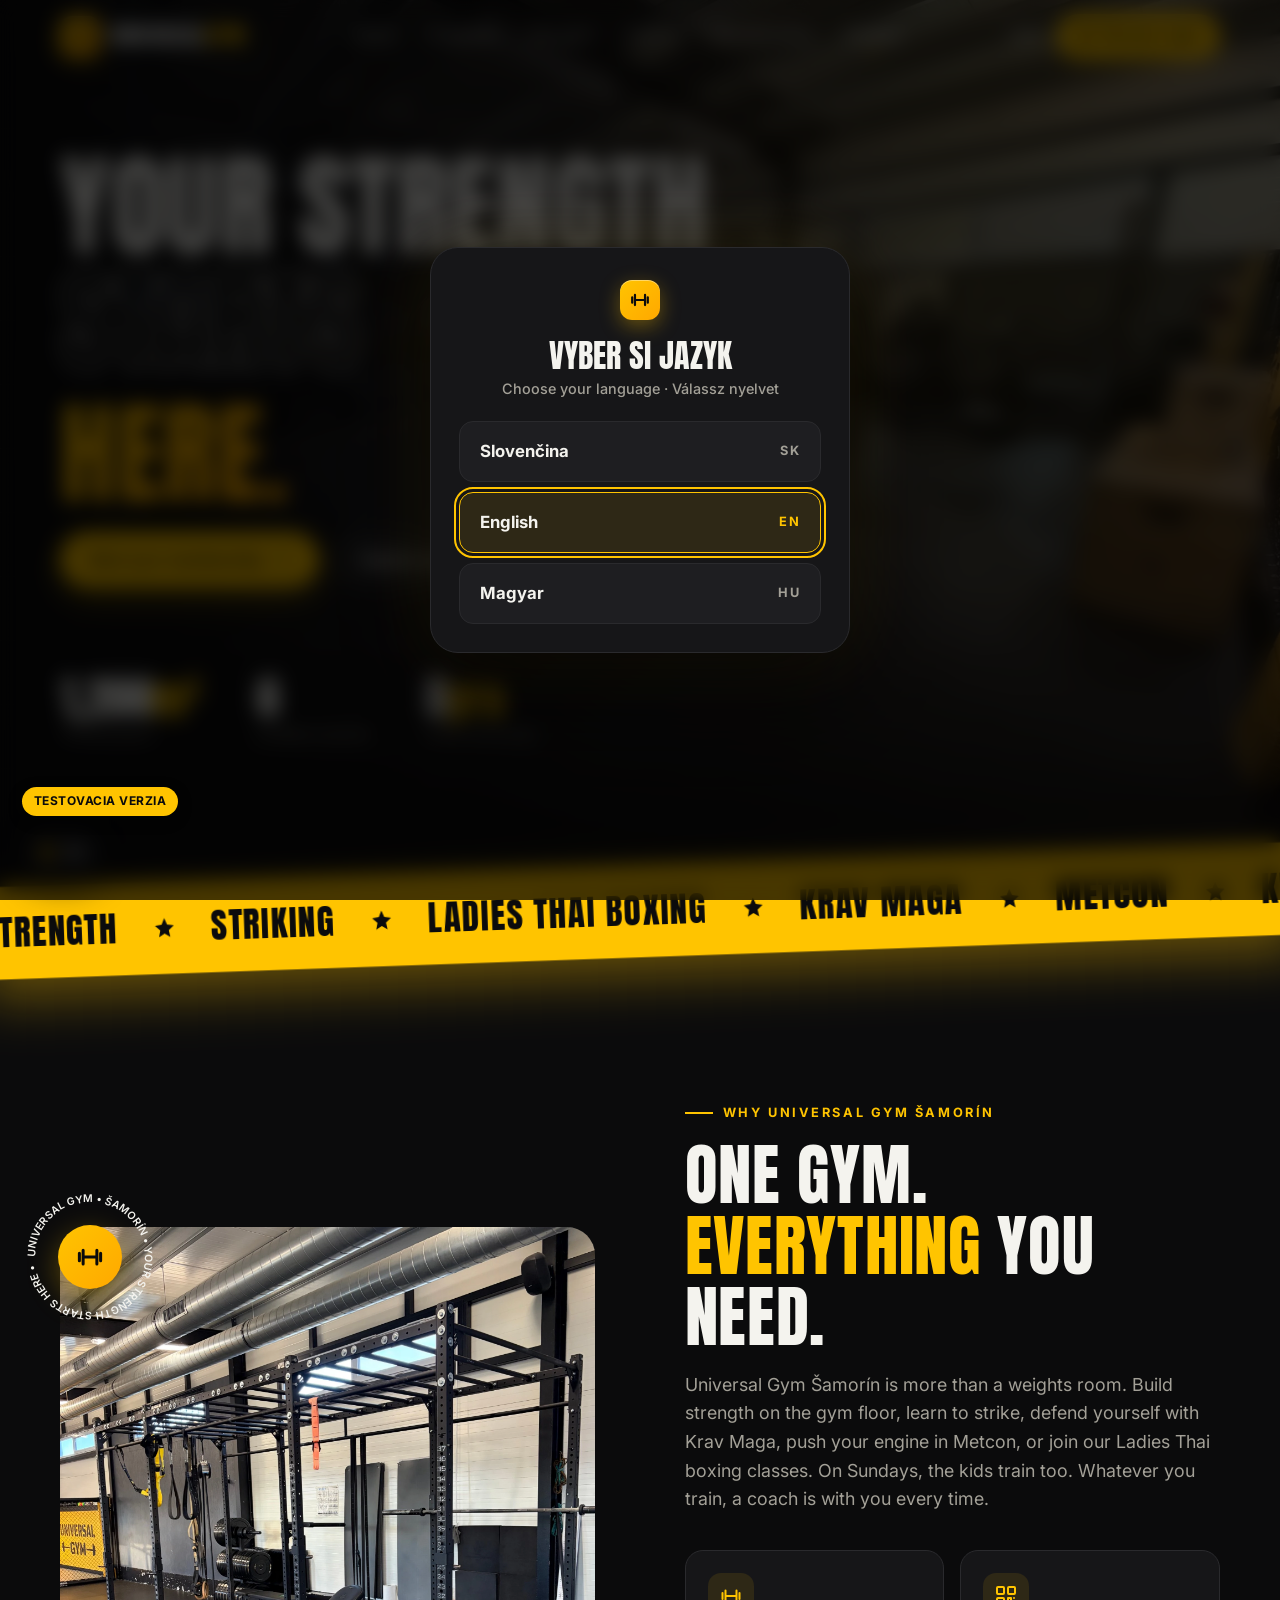
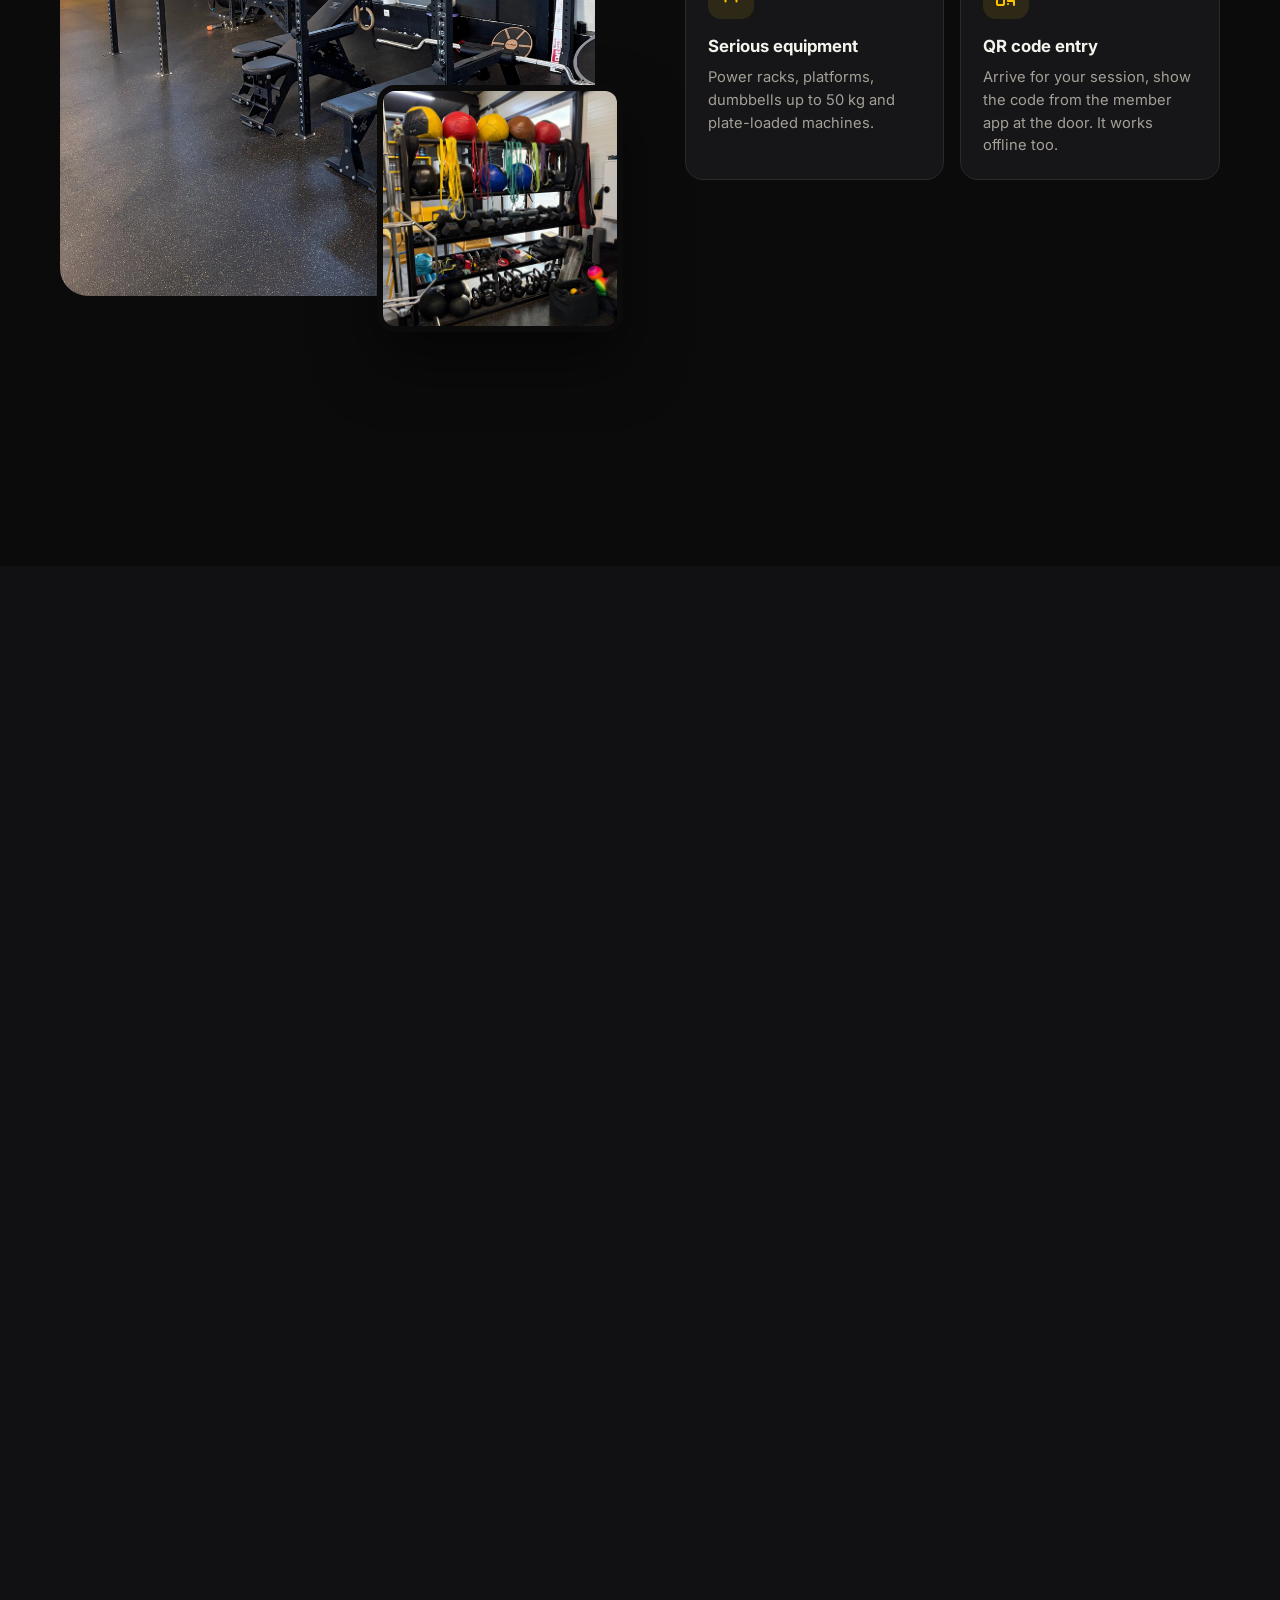
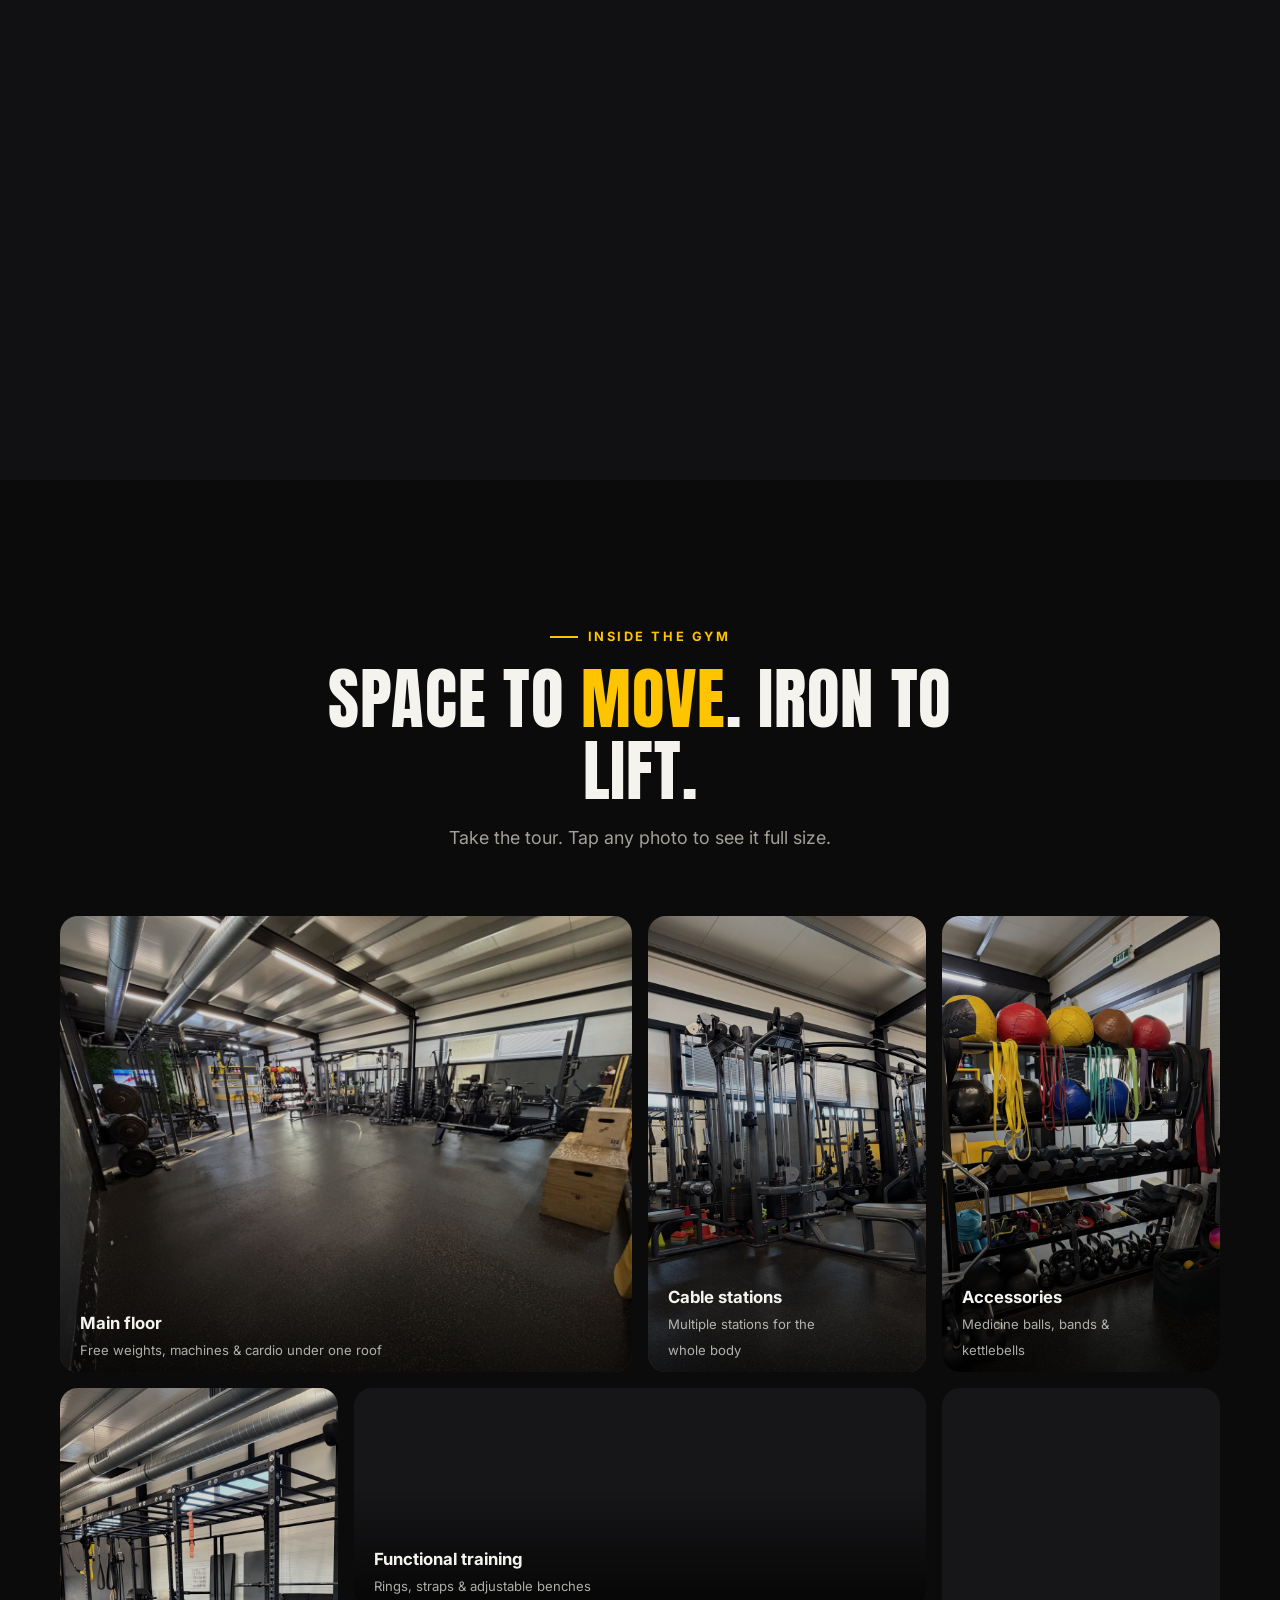
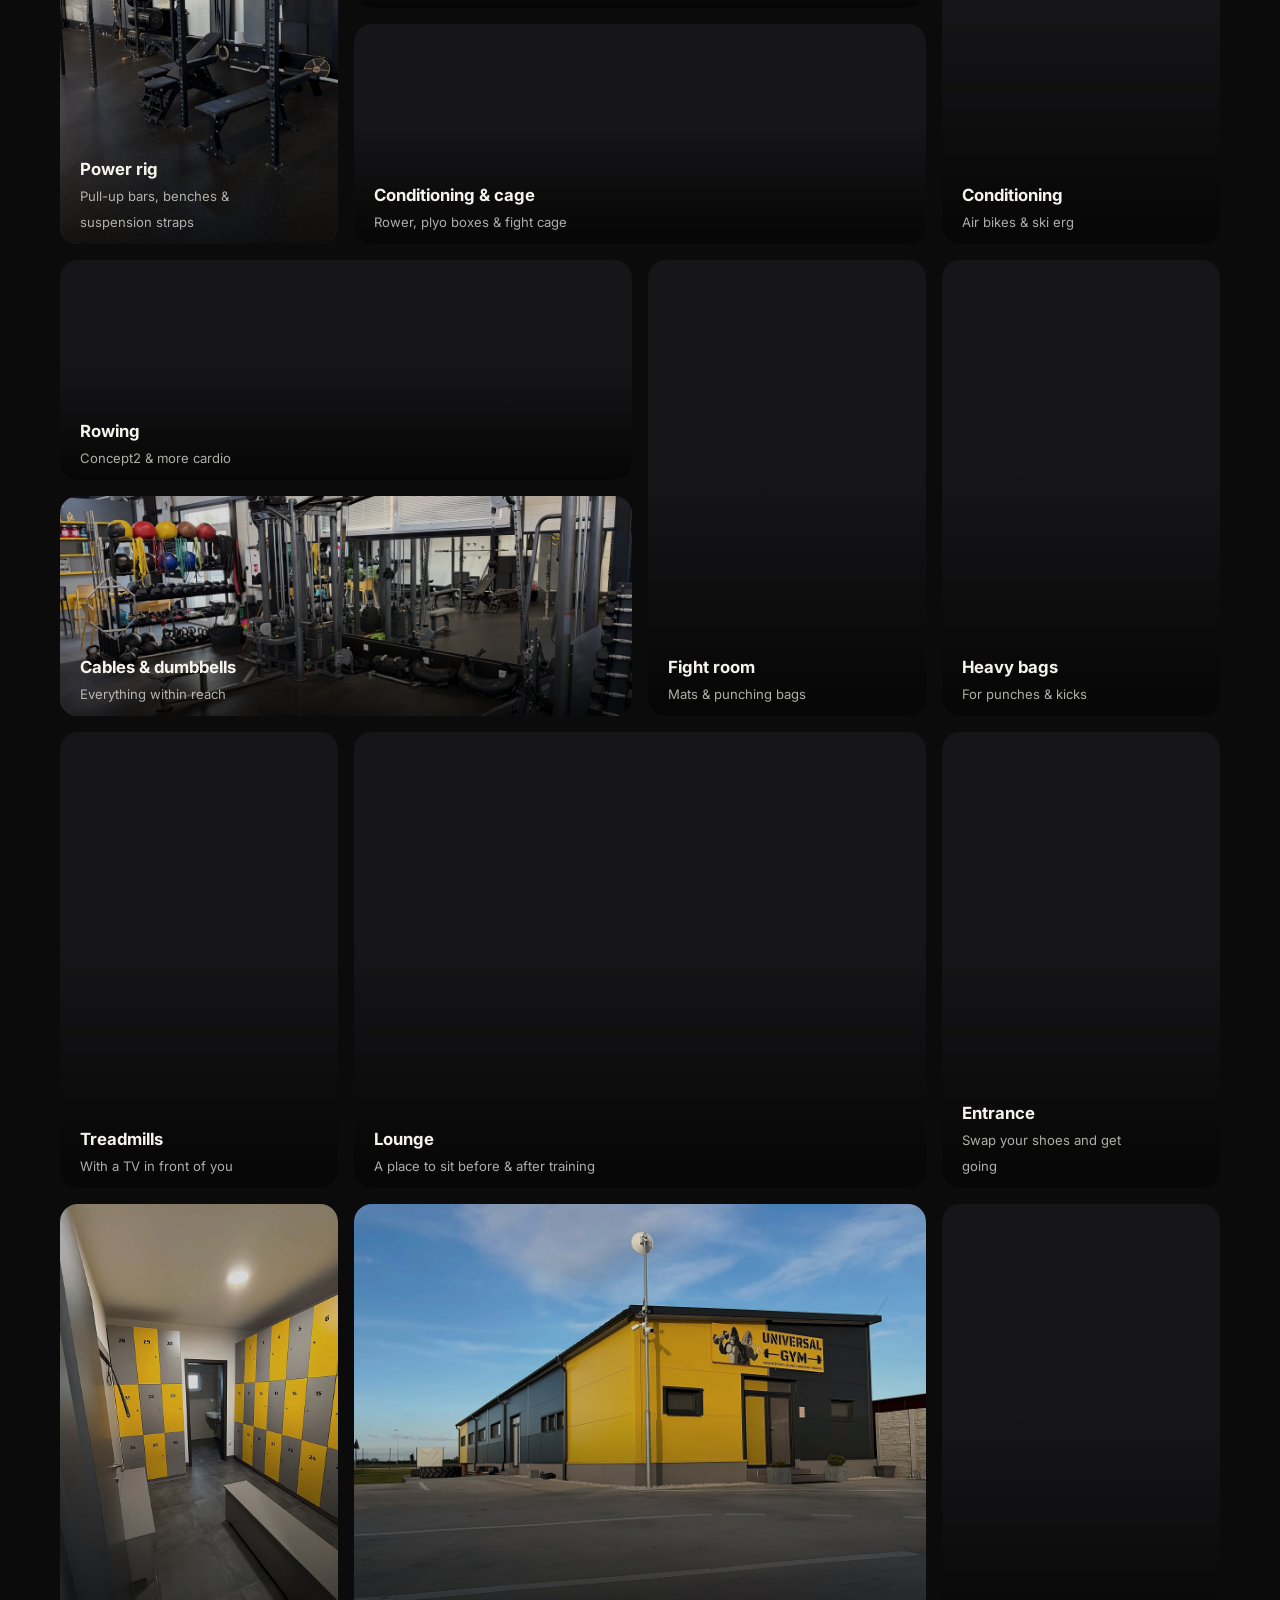
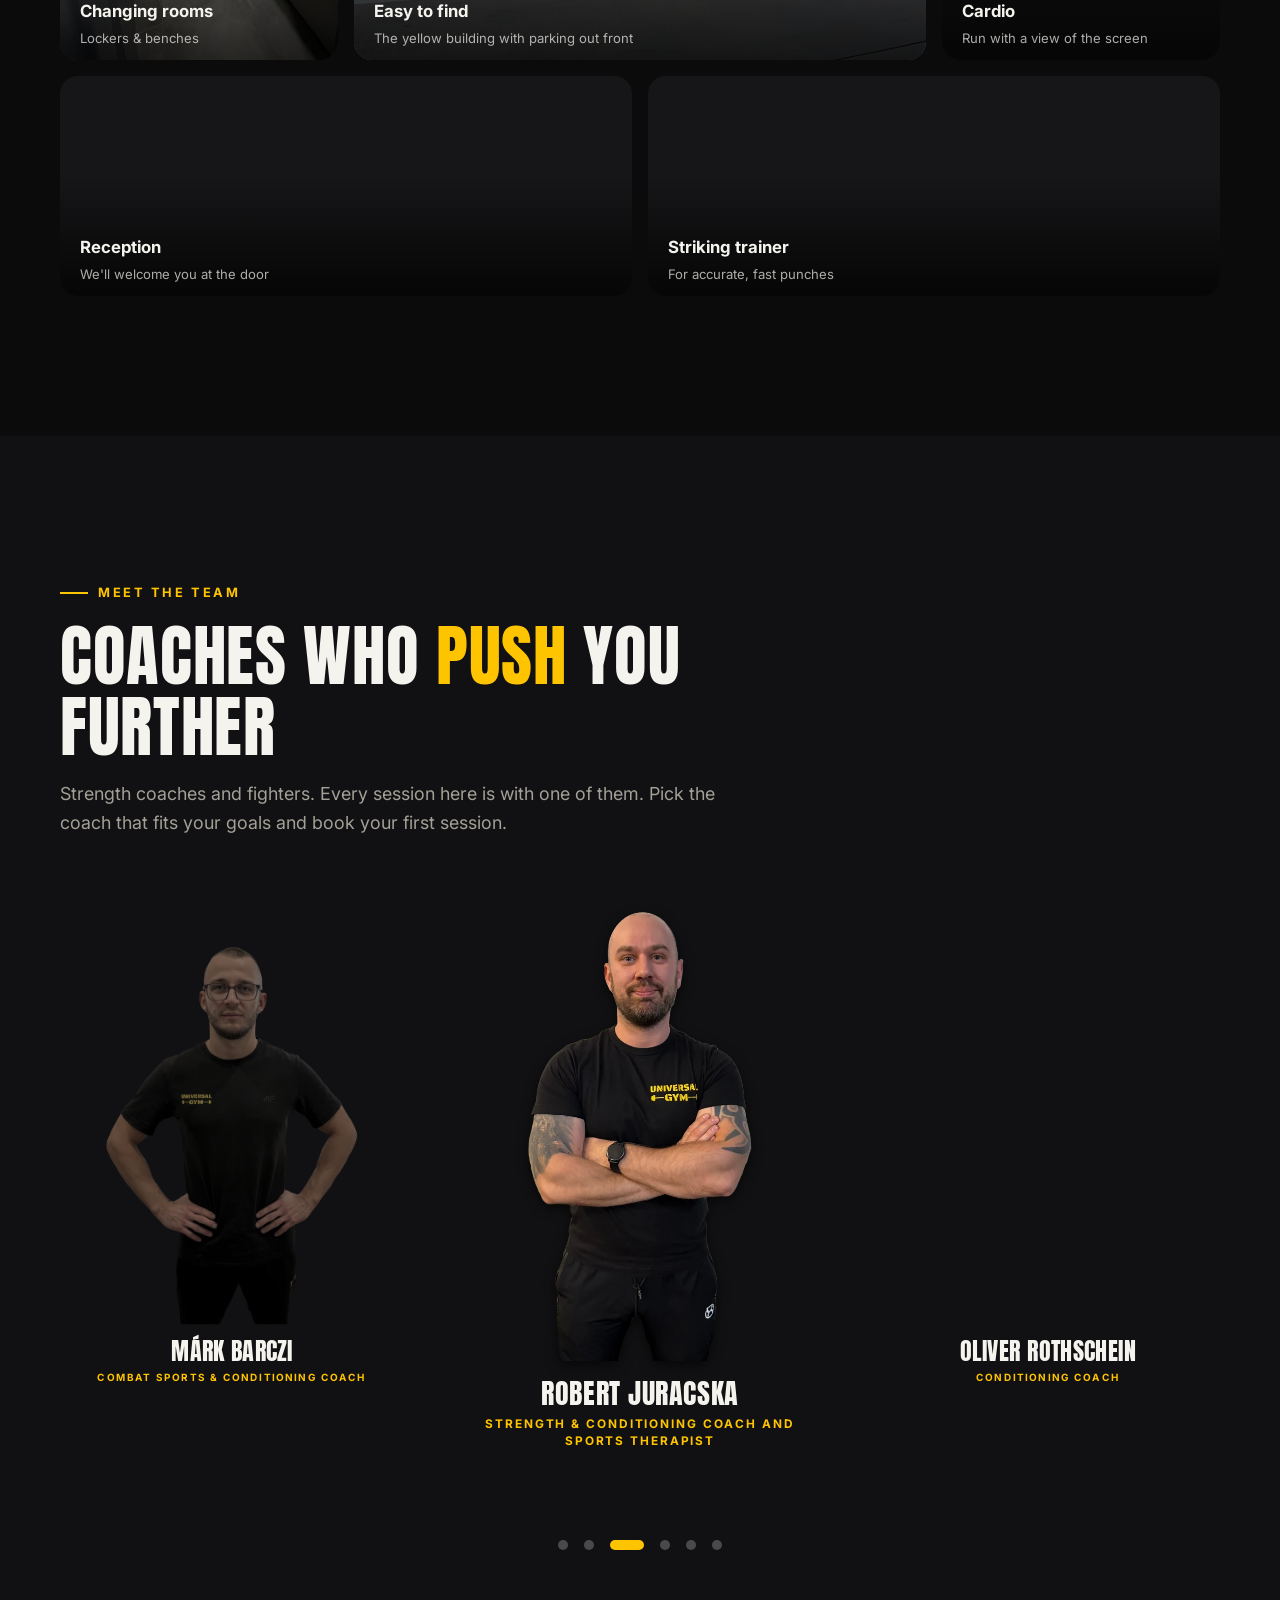
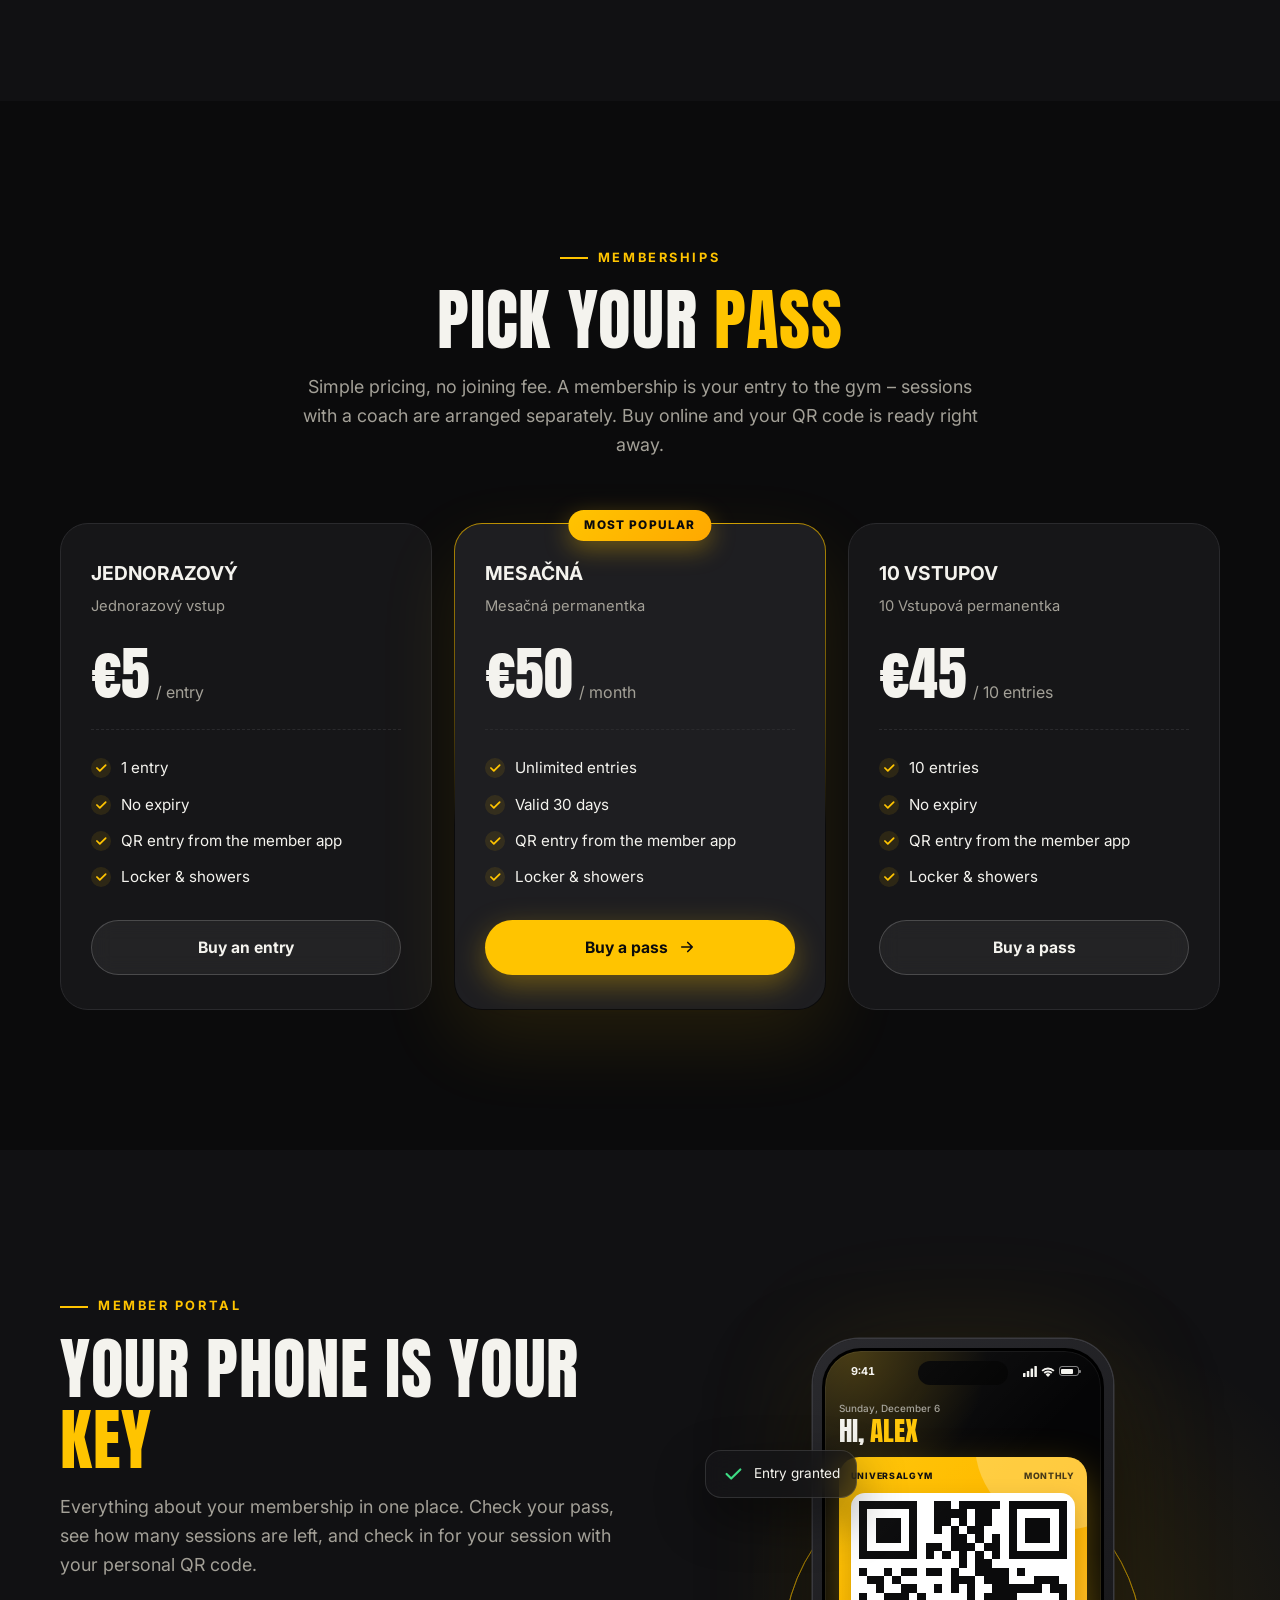
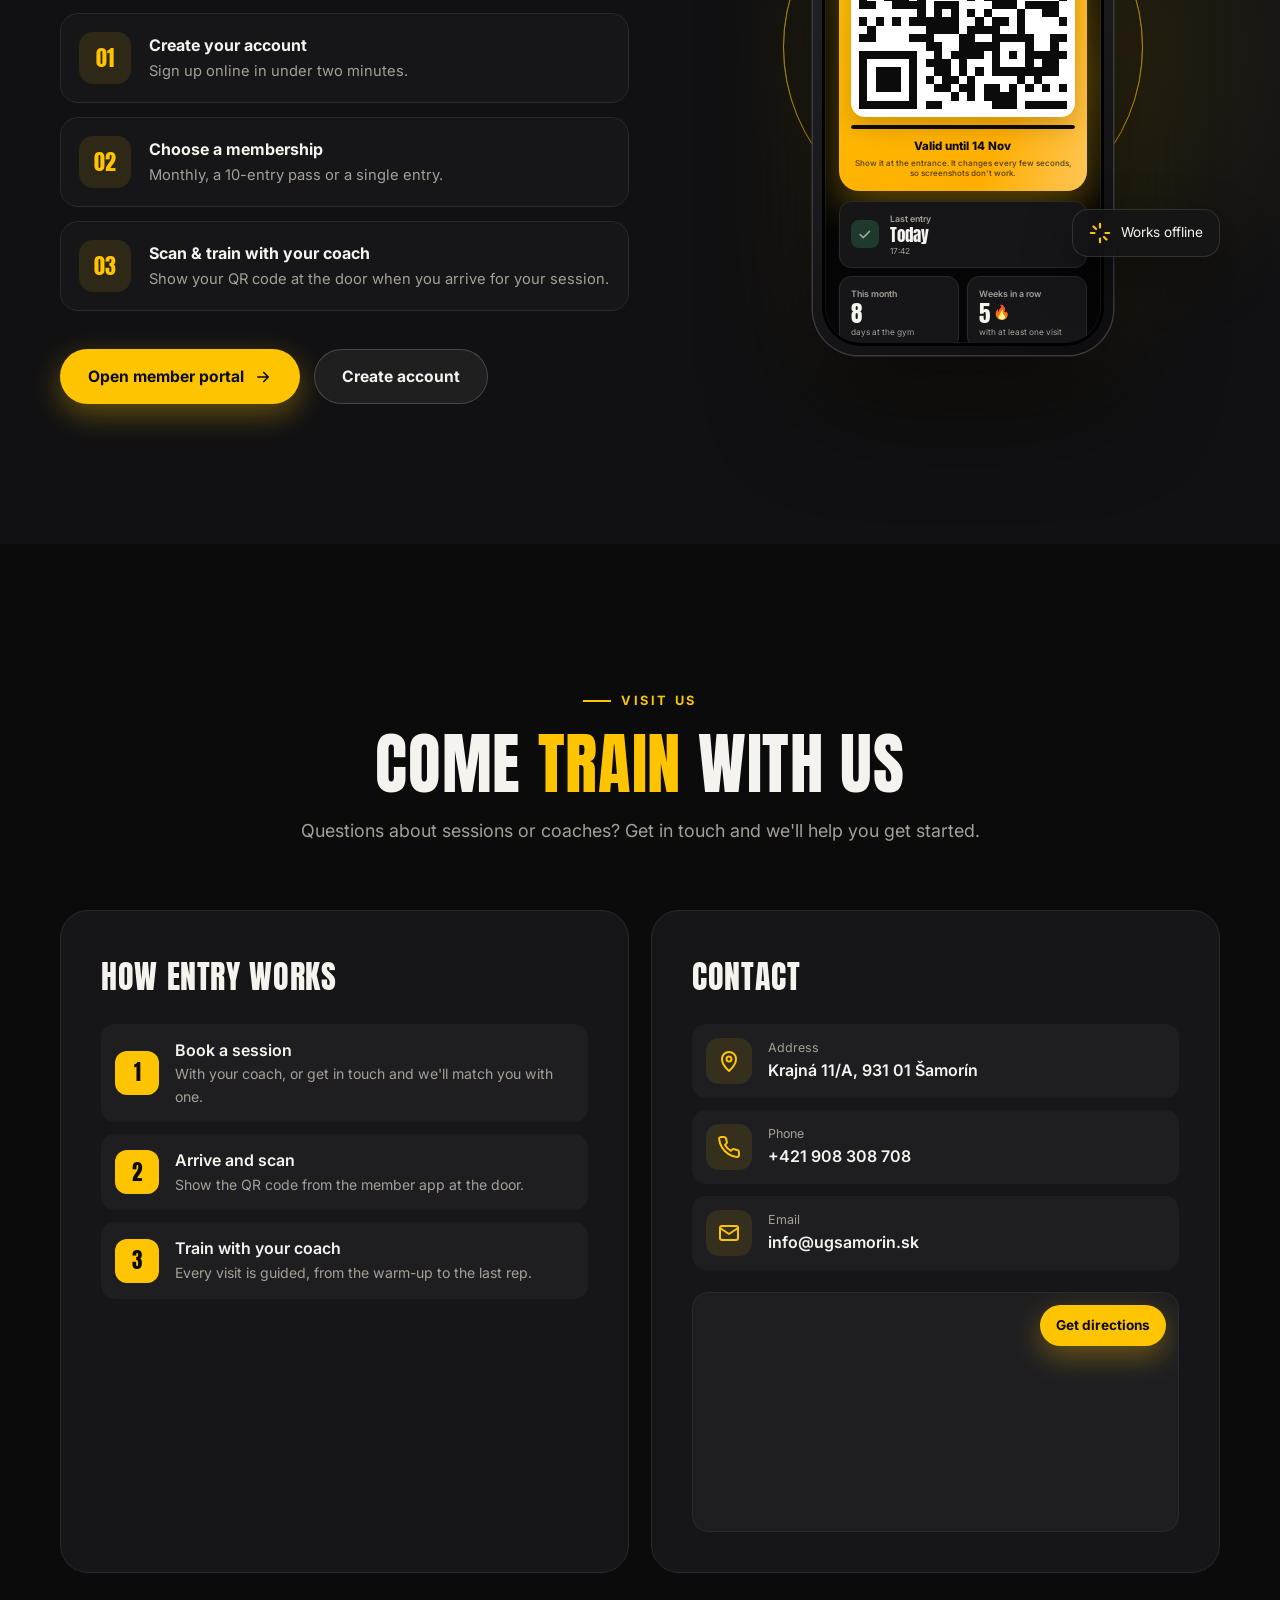
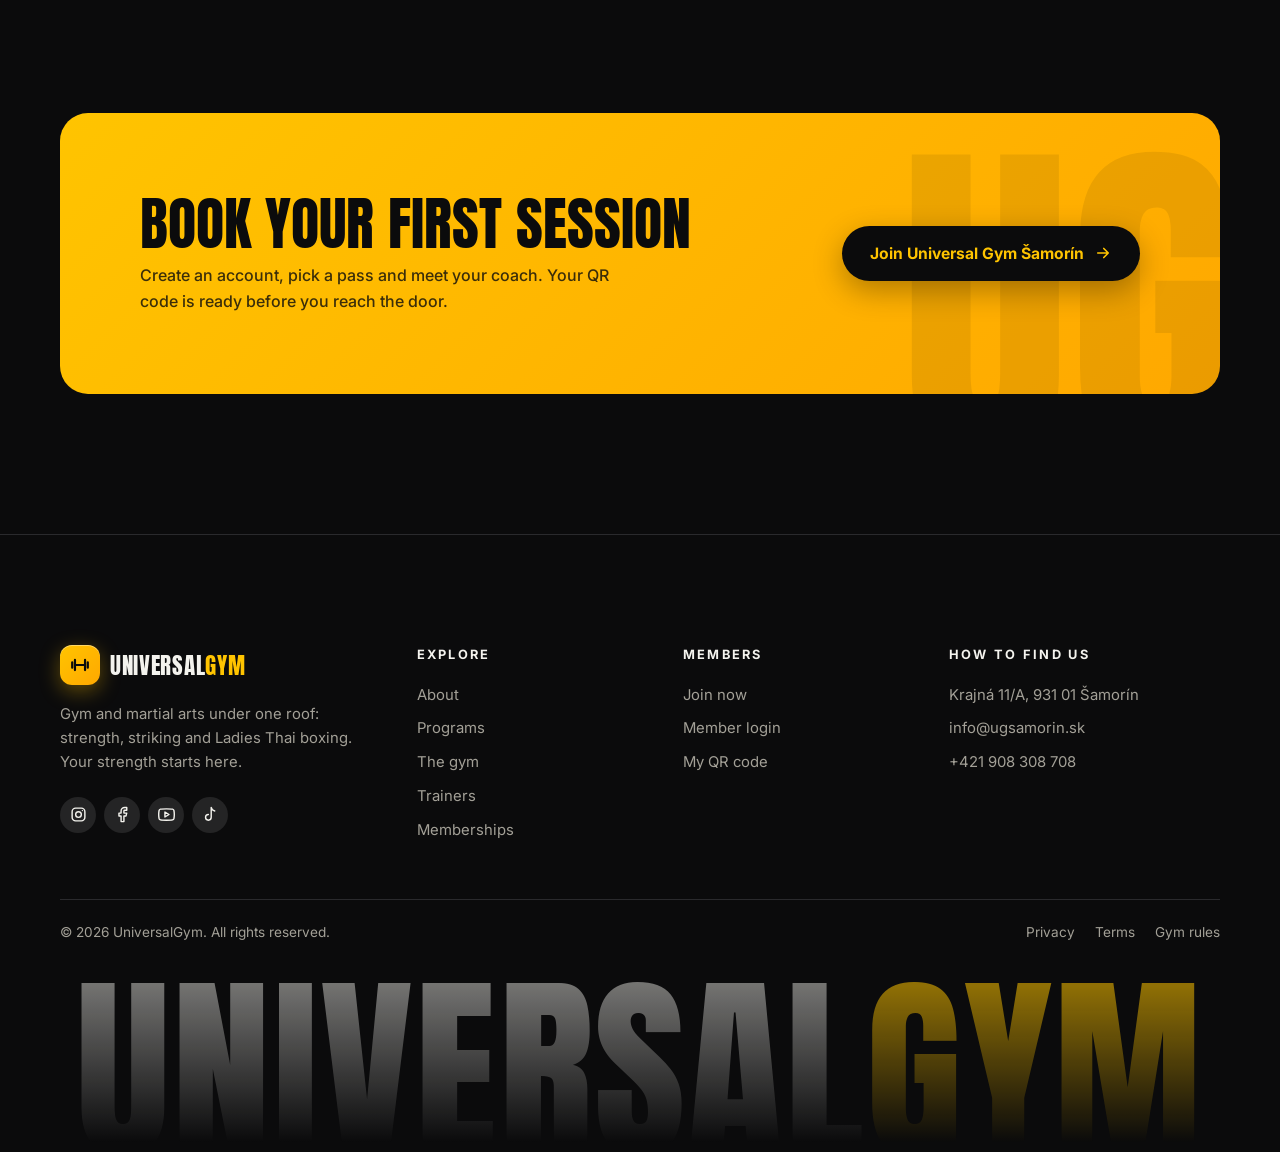
==== docs/index.html @ 40ff4082 "add own custom photos" ====
<!doctype html>
<html lang="sk">
	<head>
		<meta charset="utf-8" />
		<meta name="robots" content="noindex, nofollow" />
		<meta name="viewport" content="width=device-width, initial-scale=1" />
		<title>
			Universal Gym Šamorín
		</title>
		<meta
			name="description"
			content="Universal Gym Šamorín: silový tréning, striking, thajský box pre ženy, Krav Maga, Metcon a tréningy pre deti – každý tréning s certifikovaným trénerom."
		/>
		<meta name="theme-color" content="#0b0b0c" />
		<!-- The site is dark already: stops phones in dark mode (Samsung Internet, Chrome) from recolouring it -->
		<meta name="color-scheme" content="dark" />
		<link rel="preconnect" href="https://fonts.googleapis.com" />
		<link rel="preconnect" href="https://fonts.gstatic.com" crossorigin />
		<link rel="preconnect" href="https://images.unsplash.com" />
		<link
			href="https://fonts.googleapis.com/css2?family=Anton&family=Inter:wght@400;500;600;700;800&display=swap"
			rel="stylesheet"
		/>
		<link rel="stylesheet" href="assets/css/home.css?v=27" />
		<script>
			document.documentElement.classList.add('js');
		</script>
		<!-- Texts in every language (Slovak is the default and is also written below as fallback). -->
		<script src="assets/locales/sk.js?v=18"></script>
		<script src="assets/locales/en.js?v=18"></script>
		<script src="assets/locales/hu.js?v=18"></script>
		<script src="assets/js/i18n.js"></script>
		<script src="assets/js/site-header.js" defer></script>
		<script src="assets/vendor/qrcode-generator-1.4.4.js" defer></script>
		<script src="assets/js/demo-qr.js" defer></script>
		<script src="assets/js/home.js?v=14" defer></script>
		<script src="assets/js/home-plans.js" defer></script>
		<script src="assets/js/test-mode.js" defer></script>
	</head>
	<body>
		<!--
			TEXTS: every text with data-i18n="…" comes from assets/locales/sk.js, en.js and hu.js.
			The page replaces the text written here with the one from those files when it loads,
			so change texts THERE (in all three languages). The Slovak text below is only a fallback.
		-->
		<a class="skip-link" href="#main" data-i18n="a11y.skip"
			>Preskočiť na obsah</a
		>
		<div class="progress" aria-hidden="true"></div>

		<!-- ===================== Navbar ===================== -->
		<header class="topbar" data-root="" data-menu-breakpoint="1121">
			<div class="topbar-inner">
				<a
					class="logo"
					href="#top"
					aria-label="UniversalGym – úvod"
					data-i18n-attr="aria-label:a11y.home"
				>
					<span class="logo-mark"
						><svg viewBox="0 0 24 24" aria-hidden="true">
							<path
								d="M6.5 6.5v11M17.5 6.5v11M3.5 9v6M20.5 9v6M6.5 12h11"
							/></svg
					></span>
					<span class="logo-word">Universal<span>Gym</span></span>
				</a>

				<nav
					id="topbar-links"
					class="topbar-links"
					aria-label="Hlavná navigácia"
					data-i18n-attr="aria-label:nav.label"
				>
					<a href="#about" data-i18n="nav.about">O nás</a>
					<a href="#programs" data-i18n="nav.programs">Programy</a>
					<a href="#gym" data-i18n="nav.gym">Posilňovňa</a>
					<a href="#trainers" data-i18n="nav.trainers">Tréneri</a>
					<a href="#memberships" data-i18n="nav.memberships">Členstvo</a>
					<a href="#visit" data-i18n="nav.contact">Kontakt</a>
					<!-- Phone menu only: QR code card and a back button (shown in the full-screen menu). -->
					<div class="menu-extra">
						<div class="menu-qr">
							<span class="menu-qr-icon"><svg viewBox="0 0 24 24" aria-hidden="true"><rect x="3" y="3" width="7" height="7" rx="1" /><rect x="14" y="3" width="7" height="7" rx="1" /><rect x="3" y="14" width="7" height="7" rx="1" /><path d="M14 14h3v3h-3zM20 14v.01M14 20h.01M17 17h3v4" /></svg></span>
							<div>
								<b data-i18n="menu.qrTitle">Tvoj QR kód</b>
								<small data-i18n="menu.qrText">Tvoja vstupenka je v členskej aplikácii.</small>
							</div>
							<a class="btn" href="#test-off" data-test-off>
								<span data-i18n="menu.qrOpen">Otvoriť môj QR kód</span>
								<svg viewBox="0 0 24 24" aria-hidden="true"><path d="M5 12h14M13 6l6 6-6 6" /></svg>
							</a>
							<p class="menu-join">
								<span data-i18n="menu.noAccount">Ešte nemáš účet?</span>
								<a href="#test-off" data-test-off data-i18n="nav.joinNow">Zaregistruj sa</a>
							</p>
						</div>
						<button class="menu-back" type="button" data-menu-close>
							<svg viewBox="0 0 24 24" aria-hidden="true"><path d="M19 12H5M11 6l-6 6 6 6" /></svg>
							<span data-i18n="menu.back">Späť na stránku</span>
						</button>
					</div>
				</nav>

				<!-- Logged out: Join / Member login. Logged in: the account icon (site-account.js). -->
				<div id="account-slot" class="account-slot">
					<a href="#test-off" data-test-off data-i18n="nav.join">Registrácia</a>
					<a href="#test-off" data-test-off class="login-link">
						<svg viewBox="0 0 24 24" aria-hidden="true">
							<rect x="3" y="3" width="7" height="7" rx="1" />
							<rect x="14" y="3" width="7" height="7" rx="1" />
							<rect x="3" y="14" width="7" height="7" rx="1" />
							<path d="M14 14h3v3h-3zM20 14v.01M14 20h.01M17 17h3v4" />
						</svg>
						<span data-i18n="nav.login">Prihlásenie</span>
					</a>
				</div>

				<button
					class="menu-toggle"
					type="button"
					aria-expanded="false"
					aria-controls="topbar-links"
					aria-label="Otvoriť menu"
					data-label-open="Otvoriť menu"
					data-label-close="Zavrieť menu"
					data-i18n-attr="aria-label:nav.openMenu, data-label-open:nav.openMenu, data-label-close:nav.closeMenu"
				>
					<span></span><span></span><span></span>
				</button>
			</div>
		</header>

		<main id="main">
			<!-- ===================== Hero ===================== -->
			<section class="hero" id="top">
				<div class="hero-media" data-parallax="0.25">
					<img
						src="assets/img/gym/IMG_6820.webp"
						alt=""
						fetchpriority="high"
					/>
				</div>

				<div class="container hero-inner">
					<div>
						<h1 class="hero-title">
							<span class="line"
								><span style="--i: 0" data-i18n="hero.line1"
									>Tvoja sila</span
								></span
							>
							<span class="line"
								><span class="stroke" style="--i: 1" data-i18n="hero.line2"
									>začína</span
								></span
							>
							<span class="line"
								><span class="accent" style="--i: 2" data-i18n="hero.line3"
									>u nás.</span
								></span
							>
						</h1>

						<div class="hero-actions intro" style="--d: 800ms">
							<a class="btn" href="#test-off" data-test-off>
								<span data-i18n="hero.start">Začni s členstvom</span>
								<svg viewBox="0 0 24 24" aria-hidden="true">
									<path d="M5 12h14M13 6l6 6-6 6" />
								</svg>
							</a>
							<a class="btn btn-ghost" href="#programs" data-i18n="hero.explore"
								>Pozri programy</a
							>
						</div>

						<!-- data-count-delay waits for the stats to fade in before counting up. -->
						<div class="hero-stats intro" style="--d: 1000ms">
							<div>
								<strong
									><b data-count="1200" data-count-delay="1000">0</b
									><span>m²</span></strong
								>
								<small data-i18n="hero.statSpace">Tréningová plocha</small>
							</div>
							<div>
								<strong
									><b data-count="6" data-count-delay="1000">0</b></strong
								>
								<small data-i18n="hero.statCoaches"
									>Certifikovaní tréneri</small
								>
							</div>
							<div>
								<strong
									><b data-count="5" data-count-delay="1000">0</b
									><span data-i18n="hero.statYearsUnit">roky</span></strong
								>
								<small data-i18n="hero.statYears">V komunite</small>
							</div>
						</div>
					</div>
				</div>
			</section>

			<!-- ===================== Marquee ===================== -->
			<div class="marquee" aria-hidden="true">
				<div class="marquee-track">
					<span
						><span data-i18n="marquee.strength">Sila</span>
						<svg viewBox="0 0 24 24">
							<path
								d="M12 2l2.9 6.9L22 10l-5.5 4.8L18 22l-6-3.6L6 22l1.5-7.2L2 10l7.1-1.1z"
							/>
						</svg>
						<span>Striking</span>
						<svg viewBox="0 0 24 24">
							<path
								d="M12 2l2.9 6.9L22 10l-5.5 4.8L18 22l-6-3.6L6 22l1.5-7.2L2 10l7.1-1.1z"
							/>
						</svg>
						<span data-i18n="marquee.ladies">Thajský box pre ženy</span>
						<svg viewBox="0 0 24 24">
							<path
								d="M12 2l2.9 6.9L22 10l-5.5 4.8L18 22l-6-3.6L6 22l1.5-7.2L2 10l7.1-1.1z"
							/>
						</svg>
						<span>Krav Maga</span>
						<svg viewBox="0 0 24 24">
							<path
								d="M12 2l2.9 6.9L22 10l-5.5 4.8L18 22l-6-3.6L6 22l1.5-7.2L2 10l7.1-1.1z"
							/>
						</svg>
						<span>Metcon</span>
						<svg viewBox="0 0 24 24">
							<path
								d="M12 2l2.9 6.9L22 10l-5.5 4.8L18 22l-6-3.6L6 22l1.5-7.2L2 10l7.1-1.1z"
							/>
						</svg>
						<span data-i18n="marquee.kids">Tréningy pre deti</span>
						<svg viewBox="0 0 24 24">
							<path
								d="M12 2l2.9 6.9L22 10l-5.5 4.8L18 22l-6-3.6L6 22l1.5-7.2L2 10l7.1-1.1z"
							/></svg
					></span>
					<span
						><span data-i18n="marquee.strength">Sila</span>
						<svg viewBox="0 0 24 24">
							<path
								d="M12 2l2.9 6.9L22 10l-5.5 4.8L18 22l-6-3.6L6 22l1.5-7.2L2 10l7.1-1.1z"
							/>
						</svg>
						<span>Striking</span>
						<svg viewBox="0 0 24 24">
							<path
								d="M12 2l2.9 6.9L22 10l-5.5 4.8L18 22l-6-3.6L6 22l1.5-7.2L2 10l7.1-1.1z"
							/>
						</svg>
						<span data-i18n="marquee.ladies">Thajský box pre ženy</span>
						<svg viewBox="0 0 24 24">
							<path
								d="M12 2l2.9 6.9L22 10l-5.5 4.8L18 22l-6-3.6L6 22l1.5-7.2L2 10l7.1-1.1z"
							/>
						</svg>
						<span>Krav Maga</span>
						<svg viewBox="0 0 24 24">
							<path
								d="M12 2l2.9 6.9L22 10l-5.5 4.8L18 22l-6-3.6L6 22l1.5-7.2L2 10l7.1-1.1z"
							/>
						</svg>
						<span>Metcon</span>
						<svg viewBox="0 0 24 24">
							<path
								d="M12 2l2.9 6.9L22 10l-5.5 4.8L18 22l-6-3.6L6 22l1.5-7.2L2 10l7.1-1.1z"
							/>
						</svg>
						<span data-i18n="marquee.kids">Tréningy pre deti</span>
						<svg viewBox="0 0 24 24">
							<path
								d="M12 2l2.9 6.9L22 10l-5.5 4.8L18 22l-6-3.6L6 22l1.5-7.2L2 10l7.1-1.1z"
							/></svg
					></span>
				</div>
			</div>

			<!-- ===================== About ===================== -->
			<section class="section" id="about">
				<div class="container">
					<div class="about-grid">
						<div class="about-media reveal from-left">
							<div class="frame">
								<img
									src="assets/img/gym/IMG_6813.webp"
									alt="Silová klietka s lavičkami a závesnými popruhmi"
									data-i18n-attr="alt:about.alt1"
									loading="lazy"
								/>
							</div>
							<div class="frame-small">
								<img
									src="assets/img/gym/IMG_6816.webp"
									alt="Stojan s medicinbalmi a kettlebellami"
									data-i18n-attr="alt:about.alt2"
									loading="lazy"
								/>
							</div>
							<div class="spin-badge" aria-hidden="true">
								<svg class="ring" viewBox="0 0 140 140">
									<defs>
										<path
											id="circle"
											d="M70,70 m-55,0 a55,55 0 1,1 110,0 a55,55 0 1,1 -110,0"
										/>
									</defs>
									<!-- textLength stretches/squeezes the text so it always fills the circle exactly. -->
									<text>
										<textPath
											href="#circle"
											textLength="340"
											lengthAdjust="spacing"
											data-i18n="about.ring"
										>
											Universal Gym • Šamorín • Tvoja sila začína tu •
										</textPath>
									</text>
								</svg>
								<span class="core"
									><svg viewBox="0 0 24 24">
										<path
											d="M6.5 6.5v11M17.5 6.5v11M3.5 9v6M20.5 9v6M6.5 12h11"
										/></svg
								></span>
							</div>
						</div>

						<div>
							<div class="section-head reveal" style="margin-bottom: 0">
								<span class="eyebrow" data-i18n="about.eyebrow"
									>Prečo Universal Gym Šamorín</span
								>
								<h2 class="title" data-i18n-html="about.title">
									Jedna posilňovňa. <em>Všetko</em>, čo potrebuješ.
								</h2>
								<p class="lead" data-i18n="about.lead">
									Universal Gym Šamorín je viac než posilňovňa. Buduj silu na tréningovej
									ploche, nauč sa údery, bráň sa s Krav Maga, otestuj kondíciu
									na Metcone alebo sa pridaj k thajskému boxu pre ženy. V nedeľu
									trénujú aj deti. Nech trénuješ čokoľvek, tréner je vždy pri
									tebe.
								</p>
							</div>

							<div class="features">
								<article class="feature reveal" style="--i: 0">
									<span class="icon-tile"
										><svg viewBox="0 0 24 24">
											<path
												d="M6.5 6.5v11M17.5 6.5v11M3.5 9v6M20.5 9v6M6.5 12h11"
											/></svg
									></span>
									<h3 data-i18n="about.f1Title">Poriadne vybavenie</h3>
									<p data-i18n="about.f1Text">
										Klietky na drepy, platformy, jednoručky do 50 kg a stroje na
										kotúče.
									</p>
								</article>
								<article class="feature reveal" style="--i: 1">
									<span class="icon-tile"
										><svg viewBox="0 0 24 24">
											<rect x="3" y="3" width="7" height="7" rx="1" />
											<rect x="14" y="3" width="7" height="7" rx="1" />
											<rect x="3" y="14" width="7" height="7" rx="1" />
											<path
												d="M14 14h3v3h-3zM20 14v.01M14 20h.01M17 17h3v4"
											/></svg
									></span>
									<h3 data-i18n="about.f2Title">Vstup cez QR kód</h3>
									<p data-i18n="about.f2Text">
										Príď na tréning a pri dverách ukáž kód z členskej aplikácie.
										Funguje aj offline.
									</p>
								</article>
								<article class="feature reveal" style="--i: 2">
									<span class="icon-tile"
										><svg viewBox="0 0 24 24">
											<circle cx="12" cy="8" r="4" />
											<path d="M4 21v-1a6 6 0 0 1 6-6h4a6 6 0 0 1 6 6v1" /></svg
									></span>
									<h3 data-i18n="about.f3Title">Skutočný tréner</h3>
									<p data-i18n="about.f3Text">
										Každá návšteva je tréning s certifikovaným trénerom a plánom
										podľa tvojich cieľov.
									</p>
								</article>
								<article class="feature reveal" style="--i: 3">
									<span class="icon-tile"
										><svg viewBox="0 0 24 24">
											<path
												d="M7 11V7a2 2 0 0 1 2-2h7a3 3 0 0 1 3 3v5a6 6 0 0 1-6 6h-2a4 4 0 0 1-4-4v-1"
											/>
											<path
												d="M7 11h5a2 2 0 0 0 0-4M5 11h2v4H5a1 1 0 0 1-1-1v-2a1 1 0 0 1 1-1z"
											/></svg
									></span>
									<h3 data-i18n="about.f4Title">Bojové športy</h3>
									<p data-i18n="about.f4Text">
										Striking a thajský box pre ženy na vreciach, lapách a
										žinenkách – pre začiatočníkov aj zápasníkov.
									</p>
								</article>
							</div>
						</div>
					</div>
				</div>
			</section>

			<!-- ===================== Programs ===================== -->
			<!-- Program details and times are a first draft: check them with the owner. -->
			<section class="section section-alt" id="programs">
				<div class="container">
					<div class="section-head center reveal">
						<span class="eyebrow" data-i18n="programs.eyebrow">Programy</span>
						<h2 class="title" data-i18n-html="programs.title">
							Viac než <em>posilňovňa</em>
						</h2>
						<p class="lead" data-i18n="programs.lead">
							Šesť spôsobov tréningu, jedno členstvo. Dvíhaj, bojuj, poť sa
							alebo v nedeľu priveď deti – vždy s trénerom po boku.
						</p>
					</div>

					<div class="programs">
						<article
							class="program reveal"
							style="--i: 0; --c: var(--prog-strength)"
							tabindex="0"
						>
							<img
								src="https://images.unsplash.com/photo-1541534741688-6078c6bfb5c5?w=900&q=75&auto=format&fit=crop"
								alt="Člen robí drep v klietke"
								data-i18n-attr="alt:p1.alt"
								loading="lazy"
							/>
							<span class="program-num">01</span>
							<div class="program-body">
								<span class="program-tag" data-i18n="tag.gym">Posilňovňa</span>
								<h3 data-i18n="p1.title">Silový tréning</h3>
								<p data-i18n="p1.text">
									Buduj svaly a skutočnú silu s plánom na mieru.
								</p>
								<p class="program-time">
									<svg viewBox="0 0 24 24" aria-hidden="true">
										<circle cx="12" cy="12" r="9" />
										<path d="M12 7v5l3 2" /></svg
									><span data-i18n="p1.time"
										>Každý deň · s tvojím trénerom</span
									>
								</p>
								<div class="program-more">
									<div>
										<ul>
											<li>
												<svg viewBox="0 0 24 24">
													<path d="M5 12l5 5L20 7" /></svg
												><span data-i18n="p1.b1"
													>Voľné váhy, klietky a stroje</span
												>
											</li>
											<li>
												<svg viewBox="0 0 24 24">
													<path d="M5 12l5 5L20 7" /></svg
												><span data-i18n="p1.b2"
													>Osobný program od trénera</span
												>
											</li>
											<li>
												<svg viewBox="0 0 24 24">
													<path d="M5 12l5 5L20 7" /></svg
												><span data-i18n="p1.b3"
													>Kontrola techniky na každom tréningu</span
												>
											</li>
										</ul>
									</div>
								</div>
							</div>
						</article>
						<article
							class="program reveal"
							style="--i: 1; --c: var(--prog-striking)"
							tabindex="0"
						>
							<img
								src="https://images.unsplash.com/photo-1517438322307-e67111335449?w=900&q=75&auto=format&fit=crop"
								alt="Tréner drží lapy pri nácviku úderov"
								data-i18n-attr="alt:p2.alt"
								loading="lazy"
							/>
							<span class="program-num">02</span>
							<div class="program-body">
								<span class="program-tag" data-i18n="tag.martialArts"
									>Bojové športy</span
								>
								<h3>Striking</h3>
								<p data-i18n="p2.text">
									Údery, kopy, kolená a lakte na vreciach a lapách.
								</p>
								<p class="program-time">
									<svg viewBox="0 0 24 24" aria-hidden="true">
										<circle cx="12" cy="12" r="9" />
										<path d="M12 7v5l3 2" /></svg
									><span data-i18n="p2.time">Po a St · 18:00</span>
								</p>
								<div class="program-more">
									<div>
										<ul>
											<li>
												<svg viewBox="0 0 24 24">
													<path d="M5 12l5 5L20 7" /></svg
												><span data-i18n="p2.b1"
													>Technika pre všetky úrovne</span
												>
											</li>
											<li>
												<svg viewBox="0 0 24 24">
													<path d="M5 12l5 5L20 7" /></svg
												><span data-i18n="p2.b2">Práca na lapách a vreci</span>
											</li>
											<li>
												<svg viewBox="0 0 24 24">
													<path d="M5 12l5 5L20 7" /></svg
												><span data-i18n="p2.b3">Kondícia v cene</span>
											</li>
										</ul>
									</div>
								</div>
							</div>
						</article>
						<article
							class="program reveal"
							style="--i: 2; --c: var(--prog-ladies)"
							tabindex="0"
						>
							<img
								src="https://images.unsplash.com/photo-1590556409324-aa1d726e5c3c?w=900&q=75&auto=format&fit=crop"
								alt="Ženy na tréningu thajského boxu"
								data-i18n-attr="alt:p3.alt"
								loading="lazy"
							/>
							<span class="program-num">03</span>
							<span class="program-badge" data-i18n="p3.badge"
								>Len pre ženy</span
							>
							<div class="program-body">
								<span class="program-tag" data-i18n="tag.martialArts"
									>Bojové športy</span
								>
								<h3 data-i18n="p3.title">Thajský box pre ženy</h3>
								<p data-i18n="p3.text">
									Hodiny thajského boxu len pre ženy v priateľskej skupine.
								</p>
								<p class="program-time">
									<svg viewBox="0 0 24 24" aria-hidden="true">
										<circle cx="12" cy="12" r="9" />
										<path d="M12 7v5l3 2" /></svg
									><span data-i18n="p3.time">Ut a Št · 18:00</span>
								</p>
								<div class="program-more">
									<div>
										<ul>
											<li>
												<svg viewBox="0 0 24 24">
													<path d="M5 12l5 5L20 7" /></svg
												><span data-i18n="p3.b1">Začiatočníčky sú vítané</span>
											</li>
											<li>
												<svg viewBox="0 0 24 24">
													<path d="M5 12l5 5L20 7" /></svg
												><span data-i18n="p3.b2">Sebavedomie a sebaobrana</span>
											</li>
											<li>
												<svg viewBox="0 0 24 24">
													<path d="M5 12l5 5L20 7" /></svg
												><span data-i18n="p3.b3"
													>Skvelý tréning celého tela</span
												>
											</li>
										</ul>
									</div>
								</div>
							</div>
						</article>
						<article
							class="program reveal"
							style="--i: 0; --c: var(--prog-krav)"
							tabindex="0"
						>
							<img
								src="https://images.unsplash.com/photo-1615117972428-28de67cda58e?w=900&q=75&auto=format&fit=crop"
								alt="Dvaja ľudia trénujú sebaobranu na žinenkách"
								data-i18n-attr="alt:p4.alt"
								loading="lazy"
							/>
							<span class="program-num">04</span>
							<div class="program-body">
								<span class="program-tag" data-i18n="tag.selfDefence"
									>Sebaobrana</span
								>
								<h3>Krav Maga</h3>
								<p data-i18n="p4.text">
									Praktická sebaobrana pre skutočné situácie.
								</p>
								<p class="program-time">
									<svg viewBox="0 0 24 24" aria-hidden="true">
										<circle cx="12" cy="12" r="9" />
										<path d="M12 7v5l3 2" /></svg
									><span data-i18n="p4.time">Po a St · 19:30</span>
								</p>
								<div class="program-more">
									<div>
										<ul>
											<li>
												<svg viewBox="0 0 24 24">
													<path d="M5 12l5 5L20 7" /></svg
												><span data-i18n="p4.b1"
													>Úniky, bloky a protiútoky</span
												>
											</li>
											<li>
												<svg viewBox="0 0 24 24">
													<path d="M5 12l5 5L20 7" /></svg
												><span data-i18n="p4.b2">Tréning pod tlakom</span>
											</li>
											<li>
												<svg viewBox="0 0 24 24">
													<path d="M5 12l5 5L20 7" /></svg
												><span data-i18n="p4.b3">Nepotrebuješ skúsenosti</span>
											</li>
										</ul>
									</div>
								</div>
							</div>
						</article>
						<article
							class="program reveal"
							style="--i: 1; --c: var(--prog-metcon)"
							tabindex="0"
						>
							<img
								src="https://images.unsplash.com/photo-1601422407692-ec4eeec1d9b3?w=900&q=75&auto=format&fit=crop"
								alt="Športovec cvičí s kettlebellom"
								data-i18n-attr="alt:p5.alt"
								loading="lazy"
							/>
							<span class="program-num">05</span>
							<div class="program-body">
								<span class="program-tag" data-i18n="tag.conditioning"
									>Kondícia</span
								>
								<h3>Metcon</h3>
								<p data-i18n="p5.text">
									Krátke intenzívne okruhy, ktoré budujú kondíciu a vytrvalosť.
								</p>
								<p class="program-time">
									<svg viewBox="0 0 24 24" aria-hidden="true">
										<circle cx="12" cy="12" r="9" />
										<path d="M12 7v5l3 2" /></svg
									><span data-i18n="p5.time">Ut a Št · 19:30</span>
								</p>
								<div class="program-more">
									<div>
										<ul>
											<li>
												<svg viewBox="0 0 24 24">
													<path d="M5 12l5 5L20 7" /></svg
												><span data-i18n="p5.b1"
													>Kettlebelly, laná a vlastná váha</span
												>
											</li>
											<li>
												<svg viewBox="0 0 24 24">
													<path d="M5 12l5 5L20 7" /></svg
												><span data-i18n="p5.b2"
													>Prispôsobené každej úrovni</span
												>
											</li>
											<li>
												<svg viewBox="0 0 24 24">
													<path d="M5 12l5 5L20 7" /></svg
												><span data-i18n="p5.b3"
													>Hotovo za menej ako hodinu</span
												>
											</li>
										</ul>
									</div>
								</div>
							</div>
						</article>
						<article
							class="program reveal"
							style="--i: 2; --c: var(--prog-kids)"
							tabindex="0"
						>
							<img
								src="https://images.unsplash.com/photo-1514050566906-8d077bae7046?w=900&q=75&auto=format&fit=crop"
								alt="Mladý bojovník kope vo výskoku"
								data-i18n-attr="alt:p6.alt"
								loading="lazy"
							/>
							<span class="program-num">06</span>
							<div class="program-body">
								<span class="program-tag" data-i18n="tag.kids">Deti</span>
								<h3 data-i18n="p6.title">Tréningy pre deti</h3>
								<p data-i18n="p6.text">
									Zábavný a bezpečný tréning športu a bojových umení pre deti.
								</p>
								<p class="program-time">
									<svg viewBox="0 0 24 24" aria-hidden="true">
										<circle cx="12" cy="12" r="9" />
										<path d="M12 7v5l3 2" /></svg
									><span data-i18n="p6.time">Nedeľa · 10:00</span>
								</p>
								<div class="program-more">
									<div>
										<ul>
											<li>
												<svg viewBox="0 0 24 24">
													<path d="M5 12l5 5L20 7" /></svg
												><span data-i18n="p6.b1"
													>Koordinácia, sila a disciplína</span
												>
											</li>
											<li>
												<svg viewBox="0 0 24 24">
													<path d="M5 12l5 5L20 7" /></svg
												><span data-i18n="p6.b2">Malé skupiny podľa veku</span>
											</li>
											<li>
												<svg viewBox="0 0 24 24">
													<path d="M5 12l5 5L20 7" /></svg
												><span data-i18n="p6.b3">Každú nedeľu</span>
											</li>
										</ul>
									</div>
								</div>
							</div>
						</article>
					</div>
				</div>
			</section>

			<!-- ===================== Gym gallery ===================== -->
			<section class="section" id="gym">
				<div class="container">
					<div class="section-head center reveal">
						<span class="eyebrow" data-i18n="gym.eyebrow">V posilňovni</span>
						<h2 class="title" data-i18n-html="gym.title">
							Priestor na <em>pohyb</em>. Železo na dvíhanie.
						</h2>
						<p class="lead" data-i18n="gym.lead">
							Pozri sa dnu. Ťukni na fotku a zobrazí sa naplno.
						</p>
					</div>

					<div class="gallery" data-gallery>
						<button class="shot big reveal zoom" type="button" style="--i: 0">
							<img
								src="assets/img/gym/IMG_6820.webp"
								alt="Hlavná tréningová plocha s gumenou podlahou"
								data-i18n-attr="alt:g1.alt"
								loading="lazy"
								decoding="async"
							/>
							<span class="caption"
								><span
									><b data-i18n="g1.title">Hlavná plocha</b
									><small data-i18n="g1.text"
										>Voľné váhy, stroje a kardio pod jednou strechou</small
									></span
								><span class="zoom"
									><svg viewBox="0 0 24 24">
										<path d="M7 17L17 7M8 7h9v9" /></svg></span
							></span>
						</button>
						<button class="shot tall reveal zoom" type="button" style="--i: 1">
							<img
								src="assets/img/gym/IMG_6815.webp"
								alt="Viacstanicový kladkový stroj s lavičkou"
								data-i18n-attr="alt:g2.alt"
								loading="lazy"
								decoding="async"
							/>
							<span class="caption"
								><span
									><b data-i18n="g2.title">Kladkové stroje</b
									><small data-i18n="g2.text"
										>Viac staníc pre celé telo</small
									></span
								><span class="zoom"
									><svg viewBox="0 0 24 24">
										<path d="M7 17L17 7M8 7h9v9" /></svg></span
							></span>
						</button>
						<button class="shot tall reveal zoom" type="button" style="--i: 2">
							<img
								src="assets/img/gym/IMG_6816.webp"
								alt="Stojan s medicinbalmi, gumami, jednoručkami a kettlebellami"
								data-i18n-attr="alt:g3.alt"
								loading="lazy"
								decoding="async"
							/>
							<span class="caption"
								><span
									><b data-i18n="g3.title">Doplnky</b
									><small data-i18n="g3.text"
										>Medicinbaly, gumy a kettlebelly</small
									></span
								><span class="zoom"
									><svg viewBox="0 0 24 24">
										<path d="M7 17L17 7M8 7h9v9" /></svg></span
							></span>
						</button>
						<button class="shot tall reveal zoom" type="button" style="--i: 3">
							<img
								src="assets/img/gym/IMG_6813.webp"
								alt="Silová klietka s lavičkami a závesnými popruhmi"
								data-i18n-attr="alt:g4.alt"
								loading="lazy"
								decoding="async"
							/>
							<span class="caption"
								><span
									><b data-i18n="g4.title">Silová klietka</b
									><small data-i18n="g4.text"
										>Hrazdy, lavičky a závesné popruhy</small
									></span
								><span class="zoom"
									><svg viewBox="0 0 24 24">
										<path d="M7 17L17 7M8 7h9v9" /></svg></span
							></span>
						</button>
						<button class="shot wide reveal zoom" type="button" style="--i: 4">
							<img
								src="assets/img/gym/IMG_6822.webp"
								alt="Silová klietka s polohovateľnými lavičkami a gymnastickými kruhmi"
								data-i18n-attr="alt:g5.alt"
								loading="lazy"
								decoding="async"
							/>
							<span class="caption"
								><span
									><b data-i18n="g5.title">Funkčný tréning</b
									><small data-i18n="g5.text"
										>Kruhy, popruhy a polohovateľné lavičky</small
									></span
								><span class="zoom"
									><svg viewBox="0 0 24 24">
										<path d="M7 17L17 7M8 7h9v9" /></svg></span
							></span>
						</button>
						<button class="shot tall reveal zoom" type="button" style="--i: 5">
							<img
								src="assets/img/gym/IMG_6817.webp"
								alt="Rad vzduchových bicyklov a lyžiarsky trenažér"
								data-i18n-attr="alt:g6.alt"
								loading="lazy"
								decoding="async"
							/>
							<span class="caption"
								><span
									><b data-i18n="g6.title">Kondičná zóna</b
									><small data-i18n="g6.text"
										>Air bicykle a lyžiarsky trenažér</small
									></span
								><span class="zoom"
									><svg viewBox="0 0 24 24">
										<path d="M7 17L17 7M8 7h9v9" /></svg></span
							></span>
						</button>
						<button class="shot wide reveal zoom" type="button" style="--i: 6">
							<img
								src="assets/img/gym/IMG_6821.webp"
								alt="Kondičná zóna s veslovacím trenažérom, plyo boxami a klietkou"
								data-i18n-attr="alt:g7.alt"
								loading="lazy"
								decoding="async"
							/>
							<span class="caption"
								><span
									><b data-i18n="g7.title">Kondícia a klietka</b
									><small data-i18n="g7.text"
										>Veslo, plyo boxy a bojová klietka</small
									></span
								><span class="zoom"
									><svg viewBox="0 0 24 24">
										<path d="M7 17L17 7M8 7h9v9" /></svg></span
							></span>
						</button>
						<button class="shot wide reveal zoom" type="button" style="--i: 7">
							<img
								src="assets/img/gym/IMG_6818.webp"
								alt="Veslovací trenažér Concept2 na hlavnej ploche"
								data-i18n-attr="alt:g8.alt"
								loading="lazy"
								decoding="async"
							/>
							<span class="caption"
								><span
									><b data-i18n="g8.title">Veslovanie</b
									><small data-i18n="g8.text"
										>Concept2 a ďalšie kardio stroje</small
									></span
								><span class="zoom"
									><svg viewBox="0 0 24 24">
										<path d="M7 17L17 7M8 7h9v9" /></svg></span
							></span>
						</button>
						<button class="shot tall reveal zoom" type="button" style="--i: 8">
							<img
								src="assets/img/gym/IMG_6825.webp"
								alt="Bojová sála so žinenkami a boxovacími vrecami"
								data-i18n-attr="alt:g9.alt"
								loading="lazy"
								decoding="async"
							/>
							<span class="caption"
								><span
									><b data-i18n="g9.title">Bojová sála</b
									><small data-i18n="g9.text"
										>Žinenky a boxovacie vrecia</small
									></span
								><span class="zoom"
									><svg viewBox="0 0 24 24">
										<path d="M7 17L17 7M8 7h9v9" /></svg></span
							></span>
						</button>
						<button class="shot tall reveal zoom" type="button" style="--i: 9">
							<img
								src="assets/img/gym/IMG_6828.webp"
								alt="Kožené boxovacie vrece pred stenou s logom Universal Gym"
								data-i18n-attr="alt:g10.alt"
								loading="lazy"
								decoding="async"
							/>
							<span class="caption"
								><span
									><b data-i18n="g10.title">Boxovacie vrecia</b
									><small data-i18n="g10.text"
										>Na údery aj kopy</small
									></span
								><span class="zoom"
									><svg viewBox="0 0 24 24">
										<path d="M7 17L17 7M8 7h9v9" /></svg></span
							></span>
						</button>
						<button class="shot wide reveal zoom" type="button" style="--i: 10">
							<img
								src="assets/img/gym/IMG_6814.webp"
								alt="Kladkový stroj, jednoručky a stojan s doplnkami"
								data-i18n-attr="alt:g11.alt"
								loading="lazy"
								decoding="async"
							/>
							<span class="caption"
								><span
									><b data-i18n="g11.title">Kladky a jednoručky</b
									><small data-i18n="g11.text"
										>Všetko na dosah</small
									></span
								><span class="zoom"
									><svg viewBox="0 0 24 24">
										<path d="M7 17L17 7M8 7h9v9" /></svg></span
							></span>
						</button>
						<button class="shot tall reveal zoom" type="button" style="--i: 11">
							<img
								src="assets/img/gym/IMG_6810.webp"
								alt="Dva bežecké pásy pred zelenou stenou s televízorom"
								data-i18n-attr="alt:g12.alt"
								loading="lazy"
								decoding="async"
							/>
							<span class="caption"
								><span
									><b data-i18n="g12.title">Bežecké pásy</b
									><small data-i18n="g12.text"
										>S televízorom pred sebou</small
									></span
								><span class="zoom"
									><svg viewBox="0 0 24 24">
										<path d="M7 17L17 7M8 7h9v9" /></svg></span
							></span>
						</button>
						<button class="shot big reveal zoom" type="button" style="--i: 12">
							<img
								src="assets/img/gym/IMG_6802.webp"
								alt="Oddychová zóna so stolíkmi a výhľadom do posilňovne"
								data-i18n-attr="alt:g13.alt"
								loading="lazy"
								decoding="async"
							/>
							<span class="caption"
								><span
									><b data-i18n="g13.title">Oddychová zóna</b
									><small data-i18n="g13.text"
										>Posedenie pred tréningom aj po ňom</small
									></span
								><span class="zoom"
									><svg viewBox="0 0 24 24">
										<path d="M7 17L17 7M8 7h9v9" /></svg></span
							></span>
						</button>
						<button class="shot tall reveal zoom" type="button" style="--i: 13">
							<img
								src="assets/img/gym/IMG_6806.webp"
								alt="Vstupná chodba so stojanom na obuv"
								data-i18n-attr="alt:g14.alt"
								loading="lazy"
								decoding="async"
							/>
							<span class="caption"
								><span
									><b data-i18n="g14.title">Vstup</b
									><small data-i18n="g14.text"
										>Prezuj sa a môžeš začať</small
									></span
								><span class="zoom"
									><svg viewBox="0 0 24 24">
										<path d="M7 17L17 7M8 7h9v9" /></svg></span
							></span>
						</button>
						<button class="shot tall reveal zoom" type="button" style="--i: 14">
							<img
								src="assets/img/gym/IMG_6807.webp"
								alt="Šatňa so žlto-sivými skrinkami a lavičkami"
								data-i18n-attr="alt:g15.alt"
								loading="lazy"
								decoding="async"
							/>
							<span class="caption"
								><span
									><b data-i18n="g15.title">Šatne</b
									><small data-i18n="g15.text"
										>Skrinky a lavičky</small
									></span
								><span class="zoom"
									><svg viewBox="0 0 24 24">
										<path d="M7 17L17 7M8 7h9v9" /></svg></span
							></span>
						</button>
						<button class="shot big reveal zoom" type="button" style="--i: 15">
							<img
								src="assets/img/gym/IMG_6799.webp"
								alt="Žltá budova Universal Gym s parkoviskom"
								data-i18n-attr="alt:g16.alt"
								loading="lazy"
								decoding="async"
							/>
							<span class="caption"
								><span
									><b data-i18n="g16.title">Nájdeš nás ľahko</b
									><small data-i18n="g16.text"
										>Žltá budova s parkoviskom pred vchodom</small
									></span
								><span class="zoom"
									><svg viewBox="0 0 24 24">
										<path d="M7 17L17 7M8 7h9v9" /></svg></span
							></span>
						</button>
						<button class="shot tall reveal zoom" type="button" style="--i: 16">
							<img
								src="assets/img/gym/IMG_6811.webp"
								alt="Pohľad z bežeckého pásu na televízor"
								data-i18n-attr="alt:g17.alt"
								loading="lazy"
								decoding="async"
							/>
							<span class="caption"
								><span
									><b data-i18n="g17.title">Kardio</b
									><small data-i18n="g17.text"
										>Beh s výhľadom na obrazovku</small
									></span
								><span class="zoom"
									><svg viewBox="0 0 24 24">
										<path d="M7 17L17 7M8 7h9v9" /></svg></span
							></span>
						</button>
						<button class="shot wide reveal zoom" type="button" style="--i: 17">
							<img
								src="assets/img/gym/IMG_6803.webp"
								alt="Recepcia s výhľadom do posilňovne"
								data-i18n-attr="alt:g18.alt"
								loading="lazy"
								decoding="async"
							/>
							<span class="caption"
								><span
									><b data-i18n="g18.title">Recepcia</b
									><small data-i18n="g18.text"
										>Privítame ťa hneď pri vchode</small
									></span
								><span class="zoom"
									><svg viewBox="0 0 24 24">
										<path d="M7 17L17 7M8 7h9v9" /></svg></span
							></span>
						</button>
						<button class="shot wide reveal zoom" type="button" style="--i: 18">
							<img
								src="assets/img/gym/IMG_6829.webp"
								alt="Boxovací trenažér pred stenou s logom Universal Gym"
								data-i18n-attr="alt:g19.alt"
								loading="lazy"
								decoding="async"
							/>
							<span class="caption"
								><span
									><b data-i18n="g19.title">Boxovací trenažér</b
									><small data-i18n="g19.text"
										>Na presnosť a rýchlosť úderov</small
									></span
								><span class="zoom"
									><svg viewBox="0 0 24 24">
										<path d="M7 17L17 7M8 7h9v9" /></svg></span
							></span>
						</button>
					</div>
				</div>
			</section>

			<!-- ===================== Trainers ===================== -->
			<section class="section section-alt" id="trainers">
				<div class="container">
					<div class="section-head reveal">
						<span class="eyebrow" data-i18n="trainers.eyebrow"
							>Spoznaj tím</span
						>
						<h2 class="title" data-i18n-html="trainers.title">
							Tréneri, ktorí ťa <em>posunú</em> ďalej
						</h2>
						<p class="lead" data-i18n="trainers.lead">
							Silový tréneri aj zápasníci. Každý tréning u nás vedie jeden z
							nich. Vyber si trénera podľa svojich cieľov a rezervuj si prvý
							tréning.
						</p>
					</div>

					<!-- Horizontal scroller: 3 cards visible on desktop, 2 on tablets, 1 on phones. With 3,
					     the middle one stands in front (home.js); the row starts with the card marked data-start
					     (the head coach) in the middle.
					     Each card is a photo and the name under it with the specialisation (<small class="trainer-role">,
					     the same text as the role on the trainer's page); a trainer with a page of their own gets
					     links on both (see the first card). Put the photos in assets/img/trainers/
					     (portrait, 3:4) and change the src; add a trainer by copying one .trainer-wrap.
					     The buttons under the row are made by home.js, one per card.
					     The photos load with the page (no loading="lazy"): sideways scrolling would show them too late. -->
					<div class="trainers" id="trainers-track" tabindex="0" aria-label="Tréneri" data-i18n-attr="aria-label:nav.trainers">
						<div class="trainer-wrap">
							<figure class="trainer-photo">
								<a href="zdudasova.html" tabindex="-1" aria-hidden="true"><img src="assets/img/trainers/zdudasova_1.webp?v=2" alt="" decoding="async" /></a>
							</figure>
							<h3 class="trainer-name"><a href="zdudasova.html">Zuzana Dudášová</a> <small class="trainer-role" data-i18n="zdudasova.role">Silovo-kondičná trénerka</small></h3>
						</div>
						<div class="trainer-wrap" data-start>
							<figure class="trainer-photo">
								<a href="mbarczi.html" tabindex="-1" aria-hidden="true"><img src="assets/img/trainers/mbarczi_1.webp" alt="" decoding="async" /></a>
							</figure>
							<h3 class="trainer-name"><a href="mbarczi.html">Márk Barczi</a> <small class="trainer-role" data-i18n="mbarczi.role">Tréner bojových športov a kondície</small></h3>
						</div>
						<div class="trainer-wrap">
							<figure class="trainer-photo">
								<a href="rjuracka.html" tabindex="-1" aria-hidden="true"><img src="assets/img/trainers/rjuracska_1.webp?v=3" alt="" decoding="async" /></a>
							</figure>
							<h3 class="trainer-name"><a href="rjuracka.html">Robert Juracska</a> <small class="trainer-role" data-i18n="rjuracka.role">Tréner</small></h3>
						</div>
						<div class="trainer-wrap">
							<figure class="trainer-photo">
								<a href="orotschein.html" tabindex="-1" aria-hidden="true"><img src="assets/img/trainers/orothschein_1.webp" alt="" decoding="async" /></a>
							</figure>
							<h3 class="trainer-name"><a href="orotschein.html">Oliver Rothschein</a> <small class="trainer-role" data-i18n="orotschein.role">Kondičný tréner</small></h3>
						</div>
						<div class="trainer-wrap">
							<figure class="trainer-photo">
								<!-- Placeholder figure until her photo is ready -->
								<a href="ebielikova.html" tabindex="-1" aria-hidden="true"><img src="assets/img/trainers/ebielikova_1.webp" alt="" decoding="async" /></a>
							</figure>
							<h3 class="trainer-name"><a href="ebielikova.html">Emma Bieliková</a> <small class="trainer-role" data-i18n="ebielikova.role">Osobná trénerka</small></h3>
						</div>
						<div class="trainer-wrap">
							<figure class="trainer-photo">
								<a href="afazekas.html" tabindex="-1" aria-hidden="true"><img src="assets/img/trainers/afazekas_1.webp" alt="" decoding="async" /></a>
							</figure>
							<h3 class="trainer-name"><a href="afazekas.html">Adrián Fazekas</a> <small class="trainer-role" data-i18n="afazekas.role">Silový tréner a študent fyzioterapie</small></h3>
						</div>
					</div>
					<!-- One button per trainer, added by home.js from the cards above -->
					<div class="trainers-nav" role="group" aria-label="Vybrať trénera" data-i18n-attr="aria-label:trainers.pick"></div>
				</div>
			</section>

			<!-- ===================== Memberships ===================== -->
			<!-- Memberships are gym entry only (coaching is agreed separately with the coach). Names and prices come from the staff panel. -->
			<section class="section" id="memberships">
				<div class="container">
					<div class="section-head center reveal">
						<span class="eyebrow" data-i18n="plans.eyebrow">Členstvo</span>
						<h2 class="title" data-i18n-html="plans.title">
							Vyber si <em>permanentku</em>
						</h2>
						<p class="lead" data-i18n="plans.lead">Jednoduché ceny, žiadny zápisný poplatok. Členstvo je tvoj vstup do posilňovne – tréningy s trénerom si dohodneš zvlášť. Kúp ho online a QR kód máš hneď pripravený.</p>
					</div>

					<!-- Filled by assets/js/home-plans.js with the plans placed on the homepage in Plans & prices -->
					<div class="plans reveal" id="home-plans" aria-live="polite"></div>
					<p class="plans-note reveal" id="home-plans-note" data-i18n="plans.unavailable" hidden>Aktuálne ceny ti radi povieme na recepcii.</p>
				</div>
			</section>

			<!-- ===================== Member app / QR ===================== -->
			<section class="section section-alt app-section" id="app">
				<div class="container app-grid">
					<div class="app-text">
						<div class="section-head reveal" style="margin-bottom: 0">
							<span class="eyebrow" data-i18n="app.eyebrow">Členská zóna</span>
							<h2 class="title" data-i18n-html="app.title">
								Tvoj mobil je tvoj <em>kľúč</em>
							</h2>
							<p class="lead" data-i18n="app.lead">
								Všetko o tvojom členstve na jednom mieste. Skontroluj
								permanentku, pozri, koľko tréningov ti zostáva, a na tréning
								vstúp s osobným QR kódom.
							</p>
						</div>

						<ol class="steps">
							<li class="reveal" style="--i: 0">
								<div>
									<b data-i18n="app.s1Title">Vytvor si účet</b
									><span data-i18n="app.s1Text"
										>Registrácia online za menej ako dve minúty.</span
									>
								</div>
							</li>
							<li class="reveal" style="--i: 1">
								<div>
									<b data-i18n="app.s2Title">Vyber si členstvo</b
									><span data-i18n="app.s2Text"
										>Mesačnú, permanentku na 10 vstupov alebo jednorazový vstup.</span
									>
								</div>
							</li>
							<li class="reveal" style="--i: 2">
								<div>
									<b data-i18n="app.s3Title">Naskenuj a trénuj s trénerom</b
									><span data-i18n="app.s3Text"
										>Pri príchode na tréning ukáž QR kód pri dverách.</span
									>
								</div>
							</li>
						</ol>

						<div class="hero-actions reveal">
							<a class="btn" href="#test-off" data-test-off>
								<span data-i18n="app.open">Otvoriť členskú zónu</span>
								<svg viewBox="0 0 24 24" aria-hidden="true">
									<path d="M5 12h14M13 6l6 6-6 6" />
								</svg>
							</a>
							<a
								class="btn btn-ghost"
								href="#test-off" data-test-off
								data-i18n="app.create"
								>Vytvoriť účet</a
							>
						</div>
					</div>

					<div class="phone-wrap reveal zoom" aria-hidden="true">
						<span class="pulse-ring"></span><span class="pulse-ring"></span
						><span class="pulse-ring"></span>
						<div class="phone">
							<!-- Same layout as the member app (member/index.html), without the language buttons -->
							<div class="screen app-screen">
								<div class="app-status">
									<span>9:41</span>
									<span class="app-status-icons"><svg viewBox="0 0 14 11"><rect x="0" y="7" width="2.5" height="4" rx="0.6"/><rect x="3.8" y="5" width="2.5" height="6" rx="0.6"/><rect x="7.6" y="2.5" width="2.5" height="8.5" rx="0.6"/><rect x="11.4" y="0" width="2.5" height="11" rx="0.6"/></svg><svg viewBox="0 0 14 11"><path d="M7 11 4.6 8.4a3.4 3.4 0 0 1 4.8 0z"/><path d="M2.6 6.3a6.3 6.3 0 0 1 8.8 0l-1.3 1.4a4.4 4.4 0 0 0-6.2 0z"/><path d="M.5 4.2a9.3 9.3 0 0 1 13 0l-1.3 1.4a7.4 7.4 0 0 0-10.4 0z"/></svg><span class="app-battery"></span></span>
								</div>
								<div class="app-content">
									<p class="app-date" data-demo-date>Utorok 14. októbra</p>
									<p class="app-hello"><span data-i18n="member.hello">Ahoj,</span> <em>Alex</em></p>
									<div class="app-pass">
										<div class="app-pass-row"><span>UniversalGym</span><span data-i18n="plan2.name">Mesačná</span></div>
										<div class="app-qr" data-qr="UNIVERSALGYM-DEMO-MEMBER"></div>
										<div class="app-timer"><span></span></div>
										<p class="app-valid" data-i18n="app.valid">Platí do 14. 11.</p>
										<p class="app-hint" data-i18n="member.qrHint">Ukáž ho pri vstupe. Mení sa každých pár sekúnd, takže snímka obrazovky nefunguje.</p>
									</div>
									<div class="app-stats">
										<div class="app-stat app-stat-wide">
											<span class="app-stat-icon"><svg viewBox="0 0 24 24"><path d="M5 12l5 5L20 7" /></svg></span>
											<small data-i18n="member.statLast">Posledný vstup</small>
											<b data-i18n="app.lastToday">Dnes</b>
											<span>17:42</span>
										</div>
										<div class="app-stat"><small data-i18n="member.statMonth">Tento mesiac</small><b>8</b><span data-i18n="member.daysAtGym">dní v gyme</span></div>
										<div class="app-stat"><small data-i18n="member.statStreak">Týždne po sebe</small><b>5<i>🔥</i></b><span data-i18n="member.statStreakSub">aspoň 1 návšteva týždenne</span></div>
									</div>
								</div>
							</div>
						</div>
						<div class="phone-chip chip-1">
							<svg viewBox="0 0 24 24"><path d="M5 12l5 5L20 7" /></svg>
							<span data-i18n="app.granted">Vstup povolený</span>
						</div>
						<div class="phone-chip chip-2">
							<svg viewBox="0 0 24 24">
								<path
									d="M12 2v4M12 18v4M4.9 4.9l2.8 2.8M16.3 16.3l2.8 2.8M2 12h4M18 12h4"
								/>
							</svg>
							<span data-i18n="app.offline">Funguje offline</span>
						</div>
					</div>
				</div>
			</section>

			<!-- ===================== Entry rules + contact ===================== -->
						<section class="section" id="visit">
				<div class="container">
					<div class="section-head center reveal">
						<span class="eyebrow" data-i18n="visit.eyebrow">Navštív nás</span>
						<h2 class="title" data-i18n-html="visit.title">
							Príď <em>trénovať</em> k nám
						</h2>
						<p class="lead" data-i18n="visit.lead">
							Máš otázky k tréningom alebo trénerom? Ozvi sa a pomôžeme ti
							začať.
						</p>
					</div>

					<div class="visit-grid">
						<div class="panel reveal from-left" id="entry">
							<div class="panel-head">
								<h3 data-i18n="entry.title">Ako funguje vstup</h3>
							</div>
							<!-- Removed automatically by home.js from the date in data-until. -->
							<p class="notice" data-until="2026-12-01">
								<strong data-i18n="entry.noticeTitle"
									>Zmena od 1. decembra.</strong
								>
								<span data-i18n="entry.noticeText"
									>Do 30. novembra môžeš ešte trénovať sám. Od 1. decembra je
									každá návšteva tréningom s jedným z našich trénerov.</span
								>
							</p>
							<ol class="entry-steps">
								<li>
									<b data-i18n="entry.s1Title">Rezervuj si tréning</b
									><span data-i18n="entry.s1Text"
										>U svojho trénera, alebo sa ozvi a trénera ti nájdeme.</span
									>
								</li>
								<li>
									<b data-i18n="entry.s2Title">Príď a naskenuj</b
									><span data-i18n="entry.s2Text"
										>Pri dverách ukáž QR kód z členskej aplikácie.</span
									>
								</li>
								<li>
									<b data-i18n="entry.s3Title">Trénuj s trénerom</b
									><span data-i18n="entry.s3Text"
										>Každá návšteva je vedená – od rozcvičky po posledné
										opakovanie.</span
									>
								</li>
							</ol>
						</div>

						<div class="panel reveal from-right" id="contact">
							<div class="panel-head">
								<h3 data-i18n="contact.title">Kontakt</h3>
							</div>
							<ul class="contact-list">
								<li>
									<div>
										<span class="icon-tile"
											><svg viewBox="0 0 24 24">
												<path
													d="M12 22s7-6.2 7-12a7 7 0 0 0-14 0c0 5.8 7 12 7 12z"
												/>
												<circle cx="12" cy="10" r="2.5" /></svg
										></span>
										<span
											><small data-i18n="contact.address">Adresa</small
											><b>Krajná 11/A, 931 01 Šamorín</b></span
										>
									</div>
								</li>
								<li>
									<a href="tel:+421908308708">
										<span class="icon-tile"
											><svg viewBox="0 0 24 24">
												<path
													d="M22 16.9v3a2 2 0 0 1-2.2 2 19.8 19.8 0 0 1-8.6-3.1 19.5 19.5 0 0 1-6-6A19.8 19.8 0 0 1 2.1 4.2 2 2 0 0 1 4.1 2h3a2 2 0 0 1 2 1.7c.1 1 .4 1.9.7 2.8a2 2 0 0 1-.5 2.1L8 9.9a16 16 0 0 0 6 6l1.3-1.3a2 2 0 0 1 2.1-.4c.9.3 1.8.6 2.8.7a2 2 0 0 1 1.7 2z"
												/></svg
										></span>
										<span
											><small data-i18n="contact.phone">Telefón</small
											><b>+421 908 308 708</b></span
										>
									</a>
								</li>
								<li>
									<a href="mailto:info@ugsamorin.sk">
										<span class="icon-tile"
											><svg viewBox="0 0 24 24">
												<rect x="3" y="5" width="18" height="14" rx="2" />
												<path d="M3 7l9 6 9-6" /></svg
										></span>
										<span
											><small data-i18n="contact.email">E-mail</small
											><b>info@ugsamorin.sk</b></span
										>
									</a>
								</li>
							</ul>
							<!-- Google Maps embed (free, no API key): Universal Gym Šamorín, pinned by name + coordinates. -->
							<div class="map">
								<iframe
									src="https://www.google.com/maps?q=Universal+Gym+%C5%A0amor%C3%ADn&ll=48.0205751,17.3295761&z=16&output=embed"
									title="Mapa s polohou Universal Gym Šamorín"
									data-i18n-attr="title:contact.mapTitle"
									loading="lazy"
									referrerpolicy="no-referrer-when-downgrade"
									allowfullscreen
								></iframe>
								<a
									class="btn"
									href="https://www.google.com/maps/dir/?api=1&destination=Universal+Gym+%C5%A0amor%C3%ADn,+Krajn%C3%A1+11%2FA,+931+01+%C5%A0amor%C3%ADn"
									target="_blank"
									rel="noopener"
									data-i18n="contact.directions"
									>Navigovať</a
								>
							</div>
						</div>
					</div>
				</div>
			</section>

			<!-- ===================== CTA ===================== -->
			<section class="section" style="padding-top: 0">
				<div class="container">
					<div class="cta reveal zoom">
						<div class="cta-inner">
							<div>
								<h2 data-i18n="cta.title">Rezervuj si prvý tréning</h2>
								<p data-i18n="cta.text">
									Vytvor si účet, vyber permanentku a spoznaj svojho trénera. QR
									kód máš pripravený skôr, než prídeš k dverám.
								</p>
							</div>
							<a class="btn btn-dark" href="#test-off" data-test-off>
								<span data-i18n="cta.button">Pridaj sa k Universal Gym Šamorín</span>
								<svg viewBox="0 0 24 24" aria-hidden="true">
									<path d="M5 12h14M13 6l6 6-6 6" />
								</svg>
							</a>
						</div>
					</div>
				</div>
			</section>
		</main>

		<!-- ===================== Footer ===================== -->
		<footer class="site-footer">
			<div class="container">
				<div class="footer-grid">
					<div>
						<a
							class="logo"
							href="#top"
							aria-label="UniversalGym – úvod"
							data-i18n-attr="aria-label:a11y.home"
						>
							<span class="logo-mark"
								><svg viewBox="0 0 24 24" aria-hidden="true">
									<path
										d="M6.5 6.5v11M17.5 6.5v11M3.5 9v6M20.5 9v6M6.5 12h11"
									/></svg
							></span>
							<span class="logo-word">Universal<span>Gym</span></span>
						</a>
						<p data-i18n="footer.about">
							Posilňovňa a bojové športy pod jednou strechou: sila, striking a
							thajský box pre ženy. Tvoja sila začína tu.
						</p>
						<div class="socials">
							<a href="#" aria-label="Instagram"
								><svg viewBox="0 0 24 24">
									<rect x="3" y="3" width="18" height="18" rx="5" />
									<circle cx="12" cy="12" r="4" />
									<path d="M17.5 6.5h.01" /></svg
							></a>
							<a href="#" aria-label="Facebook"
								><svg viewBox="0 0 24 24">
									<path
										d="M18 2h-3a5 5 0 0 0-5 5v3H7v4h3v8h4v-8h3l1-4h-4V7a1 1 0 0 1 1-1h3z"
									/></svg
							></a>
							<a href="#" aria-label="YouTube"
								><svg viewBox="0 0 24 24">
									<path
										d="M22.5 6.4a2.8 2.8 0 0 0-2-2C18.9 4 12 4 12 4s-6.9 0-8.5.4a2.8 2.8 0 0 0-2 2A29 29 0 0 0 1 12a29 29 0 0 0 .5 5.6 2.8 2.8 0 0 0 2 2C5.1 20 12 20 12 20s6.9 0 8.5-.4a2.8 2.8 0 0 0 2-2A29 29 0 0 0 23 12a29 29 0 0 0-.5-5.6z"
									/>
									<path d="M9.8 15.5l5.7-3.5-5.7-3.5z" /></svg
							></a>
							<a href="#" aria-label="TikTok"
								><svg viewBox="0 0 24 24">
									<path d="M9 12a4 4 0 1 0 4 4V2c.5 2.5 2.5 4.5 5 5" /></svg
							></a>
						</div>
					</div>

					<div>
						<h4 data-i18n="footer.explore">Preskúmaj</h4>
						<ul>
							<li><a href="#about" data-i18n="nav.about">O nás</a></li>
							<li><a href="#programs" data-i18n="nav.programs">Programy</a></li>
							<li><a href="#gym" data-i18n="nav.gym">Posilňovňa</a></li>
							<li><a href="#trainers" data-i18n="nav.trainers">Tréneri</a></li>
							<li>
								<a href="#memberships" data-i18n="nav.memberships">Členstvo</a>
							</li>
						</ul>
					</div>

					<div>
						<h4 data-i18n="footer.members">Pre členov</h4>
						<ul>
							<li>
								<a href="#test-off" data-test-off data-i18n="nav.joinNow">Zaregistruj sa</a>
							</li>
							<li>
								<a href="#test-off" data-test-off data-i18n="nav.login">Prihlásenie</a>
							</li>
							<li>
								<a href="#test-off" data-test-off data-i18n="footer.myQr"
									>Môj QR kód</a
								>
							</li>
						</ul>
					</div>

					<div>
						<h4 data-i18n="footer.loop">Ako k nám?</h4>
						<ul>
							<li>Krajná 11/A, 931 01 Šamorín</li>
							<li>
								<a href="mailto:info@ugsamorin.sk"
									>info@ugsamorin.sk</a
								>
							</li>
							<li><a href="tel:+421908308708">+421 908 308 708</a></li>
						</ul>
					</div>
				</div>

				<div class="footer-bottom">
					<span
						>© <span data-year>2026</span>
						<span data-i18n="footer.rights"
							>UniversalGym. Všetky práva vyhradené.</span
						></span
					>
					<nav
						aria-label="Právne informácie"
						data-i18n-attr="aria-label:footer.legal"
					>
						<a href="#" data-i18n="footer.privacy">Ochrana súkromia</a>
						<a href="#" data-i18n="footer.terms">Podmienky</a>
						<a href="#" data-i18n="footer.rules">Prevádzkový poriadok</a>
					</nav>
				</div>
			</div>

			<p class="footer-word" aria-hidden="true">
				<span>Universal</span><span class="y">Gym</span>
			</p>
		</footer>

		<button
			class="to-top"
			type="button"
			aria-label="Späť hore"
			data-i18n-attr="aria-label:a11y.toTop"
		>
			<svg viewBox="0 0 24 24"><path d="M12 19V5M6 11l6-6 6 6" /></svg>
		</button>

		<!-- Language button (bottom-left) and picker. The picker also opens by itself on the
		     first visit; the choice is remembered. Handled by assets/js/i18n.js. -->
		<button
			class="lang-fab"
			type="button"
			data-open-lang
			aria-label="Jazyk"
			data-i18n-attr="aria-label:nav.language"
		>
			<svg viewBox="0 0 24 24" aria-hidden="true">
				<circle cx="12" cy="12" r="9" />
				<path d="M3 12h18M12 3a14 14 0 0 1 0 18M12 3a14 14 0 0 0 0 18" />
			</svg>
			<span data-lang-current>SK</span>
		</button>

		<div
			class="lang-modal"
			role="dialog"
			aria-modal="true"
			aria-labelledby="lang-modal-title"
			hidden
		>
			<div class="lang-card">
				<span class="logo-mark"
					><svg viewBox="0 0 24 24" aria-hidden="true">
						<path d="M6.5 6.5v11M17.5 6.5v11M3.5 9v6M20.5 9v6M6.5 12h11" /></svg
				></span>
				<!-- Shown in all three languages on purpose: the visitor has not picked one yet. -->
				<h2 id="lang-modal-title">
					Vyber si jazyk<span>Choose your language · Válassz nyelvet</span>
				</h2>
				<div class="lang-options">
					<button type="button" data-lang="sk" lang="sk" aria-pressed="true">
						<b>Slovenčina</b><span>SK</span>
					</button>
					<button type="button" data-lang="en" lang="en" aria-pressed="false">
						<b>English</b><span>EN</span>
					</button>
					<button type="button" data-lang="hu" lang="hu" aria-pressed="false">
						<b>Magyar</b><span>HU</span>
					</button>
				</div>
			</div>
		</div>

		<!-- Gallery lightbox -->
		<div
			class="lightbox"
			role="dialog"
			aria-modal="true"
			aria-label="Prehliadač fotiek"
			data-i18n-attr="aria-label:lightbox.label"
			hidden
		>
			<button
				class="lb-btn lb-close"
				type="button"
				aria-label="Zavrieť"
				data-i18n-attr="aria-label:lightbox.close"
			>
				<svg viewBox="0 0 24 24"><path d="M6 6l12 12M18 6L6 18" /></svg>
			</button>
			<button
				class="lb-btn lb-prev"
				type="button"
				aria-label="Predchádzajúca fotka"
				data-i18n-attr="aria-label:lightbox.prev"
			>
				<svg viewBox="0 0 24 24"><path d="M15 6l-6 6 6 6" /></svg>
			</button>
			<figure>
				<img src="" alt="" />
				<figcaption></figcaption>
			</figure>
			<button
				class="lb-btn lb-next"
				type="button"
				aria-label="Ďalšia fotka"
				data-i18n-attr="aria-label:lightbox.next"
			>
				<svg viewBox="0 0 24 24"><path d="M9 6l6 6-6 6" /></svg>
			</button>
		</div>
	</body>
</html>
---- docs/assets/css/home.css ----
/* =====================================================================
   UniversalGym – public landing page (index.html)

   THEME: change the colours below and the whole page follows.
   Every glow, tint and border on the page is derived from these
   tokens with color-mix(), so swapping --primary (e.g. to a red or a
   blue) re-colours buttons, highlights, shadows and gradients at once.
   ===================================================================== */

:root {
  color-scheme: dark; /* the site is dark already: browsers in dark mode leave the colours alone */

  /* Brand */
  --primary: #ffc400;          /* main accent (yellow) */
  --primary-strong: #ffa800;   /* second stop for gradients */
  --primary-soft: #ffd23d;     /* hover state */
  --on-primary: #0b0b0c;       /* text/icons placed on --primary */

  /* Surfaces (dark theme) */
  --bg: #0b0b0c;               /* page background */
  --bg-alt: #111113;           /* alternate section background */
  --surface: #161618;          /* cards */
  --surface-2: #1e1e21;        /* raised cards, inputs */
  --text: #f4f3ee;             /* headings and body */
  --muted: #a3a097;            /* secondary text */
  --border: #2a2a2d;           /* hairlines */

  /* Program colours (the dot next to each program's label).
     Set them all to var(--primary) for a pure yellow/black look. */
  --prog-strength: var(--primary);
  --prog-striking: #ff6b3d;
  --prog-ladies: #ff5fa2;
  --prog-krav: #3dc7ff;
  --prog-metcon: #a3e635;
  --prog-kids: #b38cff;

  /* Status */
  --success: #3ddc84;
  --danger: #ff5a5a;

  /* Type */
  --font-display: 'Anton', 'Impact', 'Arial Narrow', sans-serif;
  --font-body: 'Inter', system-ui, -apple-system, 'Segoe UI', sans-serif;

  /* Shape and motion */
  --radius-sm: 10px;
  --radius: 18px;
  --radius-lg: 28px;
  --container: 1200px;
  --gutter: 20px;
  --ease: cubic-bezier(0.2, 0.8, 0.2, 1);
  --ease-out: cubic-bezier(0.16, 1, 0.3, 1);

  /* Derived (no need to edit) */
  --primary-glow: color-mix(in srgb, var(--primary) 35%, transparent);
  --primary-tint: color-mix(in srgb, var(--primary) 10%, transparent);
  --primary-line: color-mix(in srgb, var(--primary) 40%, transparent);
  --gradient: linear-gradient(135deg, var(--primary), var(--primary-strong));
  --topbar-h: 72px;
}

/* ===== Base ===== */

*, *::before, *::after { box-sizing: border-box; }
[hidden] { display: none !important; }
.i18n-pending body { visibility: hidden; }

html { overflow-x: clip; scroll-behavior: smooth; scroll-padding-top: var(--topbar-h); }

body {
  margin: 0;
  background: var(--bg);
  color: var(--text);
  font: 400 16px/1.6 var(--font-body);
  -webkit-font-smoothing: antialiased;
  overflow-x: clip;
}

img { display: block; max-width: 100%; }
a { color: inherit; }
button { font: inherit; cursor: pointer; }

::selection { background: var(--primary); color: var(--on-primary); }

:focus-visible { outline: 2px solid var(--primary); outline-offset: 3px; border-radius: 4px; }

.container { width: 100%; max-width: var(--container); margin: 0 auto; padding: 0 var(--gutter); }

.skip-link {
  position: absolute;
  left: 16px;
  top: -60px;
  z-index: 100;
  padding: 10px 16px;
  border-radius: var(--radius-sm);
  background: var(--primary);
  color: var(--on-primary);
  font-weight: 700;
  text-decoration: none;
  transition: top 200ms var(--ease);
}
.skip-link:focus { top: 12px; }

/* Section headings */
.section { position: relative; padding: clamp(80px, 11vw, 140px) 0; }
.section-alt { background: var(--bg-alt); }

.section-head { max-width: 680px; margin-bottom: clamp(40px, 6vw, 64px); }
.section-head.center { margin-left: auto; margin-right: auto; text-align: center; }

.eyebrow {
  display: inline-flex;
  align-items: center;
  gap: 10px;
  margin-bottom: 16px;
  color: var(--primary);
  font-size: 0.8rem;
  font-weight: 700;
  letter-spacing: 0.2em;
  text-transform: uppercase;
}
.eyebrow::before { content: ''; width: 28px; height: 2px; background: currentColor; }

.title {
  margin: 0 0 18px;
  font-family: var(--font-display);
  font-size: clamp(2.4rem, 6vw, 4.2rem);
  font-weight: 400;
  line-height: 1.06; /* room for háčeks and accents (Š, Č, Ő) between lines */
  letter-spacing: 0.01em;
  text-transform: uppercase;
}
.title em { font-style: normal; color: var(--primary); }

.lead { margin: 0; color: var(--muted); font-size: clamp(1rem, 1.6vw, 1.12rem); }

/* ===== Buttons ===== */

.btn {
  --btn-bg: var(--primary);
  --btn-fg: var(--on-primary);
  position: relative;
  display: inline-flex;
  align-items: center;
  justify-content: center;
  gap: 10px;
  padding: 15px 28px;
  border: 0;
  border-radius: 999px;
  background: var(--btn-bg);
  color: var(--btn-fg);
  font-weight: 700;
  font-size: 0.98rem;
  text-decoration: none;
  overflow: hidden;
  isolation: isolate;
  box-shadow: 0 10px 30px var(--primary-glow);
  transition: transform 250ms var(--ease), box-shadow 250ms var(--ease), background 200ms ease;
}

/* Light sweep across the button on hover */
.btn::before {
  content: '';
  position: absolute;
  inset: 0;
  z-index: -1;
  background: linear-gradient(110deg, transparent 30%, rgba(255 255 255 / 0.45) 50%, transparent 70%);
  transform: translateX(-120%);
  transition: transform 700ms var(--ease);
}
.btn:hover::before { transform: translateX(120%); }
.btn:hover { background: var(--primary-soft); transform: translateY(-2px); box-shadow: 0 16px 40px var(--primary-glow); }
.btn svg { width: 18px; height: 18px; fill: none; stroke: currentColor; stroke-width: 2.2; stroke-linecap: round; stroke-linejoin: round; transition: transform 250ms var(--ease); }
.btn:hover svg { transform: translateX(4px); }

.btn-ghost {
  --btn-bg: rgba(255 255 255 / 0.06);
  --btn-fg: var(--text);
  box-shadow: inset 0 0 0 1px rgba(255 255 255 / 0.18);
  -webkit-backdrop-filter: blur(10px);
  backdrop-filter: blur(10px);
}
.btn-ghost:hover { background: rgba(255 255 255 / 0.12); box-shadow: inset 0 0 0 1px var(--primary-line); }

.btn-dark { --btn-bg: var(--on-primary); --btn-fg: var(--primary); box-shadow: 0 10px 30px rgba(0 0 0 / 0.3); }
.btn-dark:hover { background: #000; box-shadow: 0 16px 40px rgba(0 0 0 / 0.4); }

/* ===== Scroll progress bar ===== */

.progress {
  position: fixed;
  inset: 0 0 auto 0;
  z-index: 60;
  height: 3px;
  background: var(--gradient);
  transform-origin: left;
  transform: scaleX(var(--progress, 0));
  box-shadow: 0 0 12px var(--primary-glow);
}

/* =====================================================================
   Top bar (class names are shared with site-header.js / site-account.js)
   ===================================================================== */

.topbar {
  position: fixed;
  inset: 0 0 auto 0;
  z-index: 50;
  border-bottom: 1px solid transparent;
  transition: background 300ms ease, border-color 300ms ease, box-shadow 300ms ease, transform 400ms var(--ease);
}

.topbar.scrolled {
  background: color-mix(in srgb, var(--bg) 82%, transparent);
  -webkit-backdrop-filter: blur(16px) saturate(150%);
  backdrop-filter: blur(16px) saturate(150%);
  border-bottom-color: rgba(255 255 255 / 0.07);
  box-shadow: 0 10px 40px rgba(0 0 0 / 0.35);
}

/* Hidden while scrolling down, shown again when scrolling up (home.js) */
.topbar.tucked { transform: translateY(-100%); }

.topbar-inner {
  display: flex;
  align-items: center;
  gap: 32px;
  max-width: var(--container);
  height: var(--topbar-h);
  margin: 0 auto;
  padding: 0 var(--gutter);
}

.logo { display: inline-flex; align-items: center; gap: 10px; color: var(--text); text-decoration: none; }

.logo-mark {
  display: grid;
  place-items: center;
  width: 40px;
  height: 40px;
  border-radius: 12px;
  background: var(--gradient);
  box-shadow: 0 6px 20px var(--primary-glow), inset 0 1px 0 rgba(255 255 255 / 0.4);
  transition: transform 400ms var(--ease);
}
.logo:hover .logo-mark { transform: rotate(-12deg) scale(1.08); }
.logo-mark svg { width: 22px; height: 22px; fill: none; stroke: var(--on-primary); stroke-width: 2.4; stroke-linecap: round; }
.logo-word { font-family: var(--font-display); font-size: 1.45rem; letter-spacing: 0.03em; text-transform: uppercase; }
.logo-word span { color: var(--primary); }

.topbar-links { display: flex; align-items: center; gap: 4px; margin: 0 auto; }

.topbar-links a {
  position: relative;
  white-space: nowrap;
  padding: 8px 14px;
  border-radius: 999px;
  color: color-mix(in srgb, var(--text) 75%, transparent);
  font-size: 0.93rem;
  font-weight: 500;
  text-decoration: none;
  transition: color 200ms ease, background 200ms ease;
}
.topbar-links a:hover { color: var(--text); background: rgba(255 255 255 / 0.06); }

/* Dot under the link of the section in view */
.topbar-links a::after {
  content: '';
  position: absolute;
  left: 50%;
  bottom: 2px;
  width: 5px;
  height: 5px;
  border-radius: 50%;
  background: var(--primary);
  transform: translateX(-50%) scale(0);
  transition: transform 300ms var(--ease);
}
.topbar-links a.is-active { color: var(--text); }
.topbar-links a.is-active::after { transform: translateX(-50%) scale(1); }

.topbar-links .menu-extra { display: none; }

.account-slot { display: flex; align-items: center; gap: 18px; }
.account-slot > a { color: color-mix(in srgb, var(--text) 80%, transparent); font-weight: 600; font-size: 0.93rem; text-decoration: none; transition: color 200ms ease; }
.account-slot > a:hover { color: var(--primary); }

.account-slot .login-link {
  display: inline-flex;
  white-space: nowrap;
  align-items: center;
  gap: 8px;
  padding: 10px 20px;
  border-radius: 999px;
  background: var(--primary);
  color: var(--on-primary);
  box-shadow: 0 6px 20px var(--primary-glow);
  transition: transform 200ms var(--ease), box-shadow 200ms ease, background 200ms ease;
}
.account-slot .login-link:hover { color: var(--on-primary); background: var(--primary-soft); transform: translateY(-2px); box-shadow: 0 10px 28px var(--primary-glow); }
.account-slot .login-link svg { width: 16px; height: 16px; fill: none; stroke: currentColor; stroke-width: 2.2; stroke-linecap: round; stroke-linejoin: round; }

/* Account icon + menu (built by site-account.js when a member is logged in) */
.account { position: relative; }

.account-button {
  display: grid;
  place-items: center;
  width: 42px;
  height: 42px;
  padding: 0;
  border: 0;
  border-radius: 50%;
  background: var(--primary);
  color: var(--on-primary);
  box-shadow: 0 0 0 2px var(--bg), 0 0 0 3.5px var(--primary);
  transition: transform 200ms var(--ease);
}
.account-button:hover { transform: scale(1.06); }
.account-button svg { width: 22px; height: 22px; fill: none; stroke: currentColor; stroke-width: 2; stroke-linecap: round; }
.account-button .account-icon-close { display: none; }

/* Dropdown: fades and slides in when .open is added (and back out when it is removed) */
.account-menu {
  position: absolute;
  top: calc(100% + 14px);
  right: -6px;
  z-index: 20;
  display: grid;
  width: 290px;
  max-width: calc(100vw - 2 * var(--gutter));
  padding: 8px;
  border: 1px solid rgba(255 255 255 / 0.08);
  border-radius: var(--radius);
  background:
    radial-gradient(120% 80% at 100% 0%, var(--primary-tint), transparent 60%),
    color-mix(in srgb, var(--surface) 92%, transparent);
  -webkit-backdrop-filter: blur(18px) saturate(150%);
  backdrop-filter: blur(18px) saturate(150%);
  box-shadow: 0 24px 60px rgba(0 0 0 / 0.55), inset 0 1px 0 rgba(255 255 255 / 0.05);
  transform-origin: calc(100% - 26px) -8px;
  opacity: 0;
  visibility: hidden;
  transform: translateY(-8px) scale(0.96);
  transition: opacity 180ms ease, transform 260ms var(--ease-out), visibility 0s linear 260ms;
}
.account-menu.open { opacity: 1; visibility: visible; transform: none; transition: opacity 180ms ease, transform 260ms var(--ease-out), visibility 0s; }
/* little arrow pointing at the account button */
.account-menu::before {
  content: '';
  position: absolute;
  top: -6px;
  right: 21px;
  width: 12px;
  height: 12px;
  border-top: 1px solid rgba(255 255 255 / 0.08);
  border-left: 1px solid rgba(255 255 255 / 0.08);
  border-radius: 3px 0 0 0;
  background: color-mix(in srgb, var(--primary) 6%, var(--surface));
  transform: rotate(45deg);
}

.account-head { display: flex; align-items: center; gap: 12px; padding: 10px 10px 12px; }
.account-avatar {
  display: grid;
  flex: none;
  place-items: center;
  width: 44px;
  height: 44px;
  border-radius: 50%;
  background: var(--gradient);
  color: var(--on-primary);
  font-family: var(--font-display);
  font-size: 1.3rem;
  box-shadow: 0 6px 18px var(--primary-glow);
}
.account-who { min-width: 0; }
.account-name { margin: 0; overflow: hidden; color: var(--text); font-size: 1rem; font-weight: 700; text-overflow: ellipsis; white-space: nowrap; }
.account-status { display: flex; align-items: center; gap: 6px; margin: 2px 0 0; color: var(--muted); font-size: 0.8rem; }
.account-dot { width: 7px; height: 7px; border-radius: 50%; background: var(--success); box-shadow: 0 0 0 3px color-mix(in srgb, var(--success) 20%, transparent); }

.account-sep { height: 1px; margin: 4px 6px; background: rgba(255 255 255 / 0.07); }

.account-menu .account-item {
  display: flex;
  align-items: center;
  gap: 12px;
  width: 100%;
  padding: 9px 10px;
  border: 0;
  border-radius: 12px;
  background: transparent;
  color: var(--text);
  font: inherit;
  text-align: left;
  text-decoration: none;
  cursor: pointer;
  transition: background 160ms ease, color 160ms ease;
}
.account-item-icon {
  display: grid;
  flex: none;
  place-items: center;
  width: 36px;
  height: 36px;
  border-radius: 10px;
  background: rgba(255 255 255 / 0.05);
  color: var(--primary);
  transition: background 160ms ease, color 160ms ease;
}
.account-item svg { width: 18px; height: 18px; fill: none; stroke: currentColor; stroke-width: 2; stroke-linecap: round; stroke-linejoin: round; }
.account-item-text { display: grid; flex: 1; min-width: 0; }
.account-item-text b { font-size: 0.93rem; font-weight: 600; }
.account-item-text small { color: var(--muted); font-size: 0.78rem; }
.account-item-arrow { display: grid; color: var(--muted); opacity: 0; transform: translateX(-4px); transition: opacity 160ms ease, transform 200ms var(--ease); }
.account-item-arrow svg { width: 16px; height: 16px; }

.account-menu .account-item:hover,
.account-menu .account-item:focus-visible { outline: none; background: rgba(255 255 255 / 0.06); }
.account-item:hover .account-item-icon,
.account-item:focus-visible .account-item-icon { background: var(--primary); color: var(--on-primary); }
.account-item:hover .account-item-arrow,
.account-item:focus-visible .account-item-arrow { opacity: 1; transform: none; }
.account-item[aria-current="page"] .account-item-icon { background: var(--primary-tint); box-shadow: inset 0 0 0 1px var(--primary-line); }

.account-menu .account-logout { color: color-mix(in srgb, var(--danger) 85%, var(--text)); }
.account-logout .account-item-icon { background: color-mix(in srgb, var(--danger) 10%, transparent); color: var(--danger); }
.account-menu .account-logout:hover,
.account-menu .account-logout:focus-visible { background: color-mix(in srgb, var(--danger) 10%, transparent); }
.account-logout:hover .account-item-icon,
.account-logout:focus-visible .account-item-icon { background: var(--danger); color: #fff; }
.account-logout:disabled { opacity: 0.6; cursor: progress; }

.account-button[aria-expanded="true"] { transform: scale(1.06); box-shadow: 0 0 0 2px var(--bg), 0 0 0 3.5px var(--primary), 0 8px 24px var(--primary-glow); }
.account-button:focus-visible { outline: 2px solid var(--primary); outline-offset: 5px; }

@keyframes pop-in { from { opacity: 0; transform: translateY(-6px) scale(0.97); } } /* also used by auth.css */

/* Phones and tablets: the account menu goes full screen like the phone menu, growing in a circle
   out of the account button (--account-origin is set by site-account.js), with Log out at the bottom. */
@media (max-width: 1120px) {
  .account-menu {
    position: fixed;
    inset: 0;
    z-index: -1; /* behind the bar, so the logo and the X stay on top */
    display: flex;
    flex-direction: column;
    width: auto;
    max-width: none;
    padding: calc(var(--topbar-h) + 16px) var(--gutter) calc(24px + env(safe-area-inset-bottom));
    overflow-y: auto;
    overscroll-behavior: contain;
    border: 0;
    border-radius: 0;
    background:
      radial-gradient(120% 60% at 100% 0%, var(--primary-tint), transparent 60%),
      var(--bg);
    -webkit-backdrop-filter: none;
    backdrop-filter: none;
    box-shadow: none;
    opacity: 1;
    transform: none;
    clip-path: circle(0 at var(--account-origin, 100% 0));
    /* closing: the rows fade first, then the circle shrinks back smoothly (ease-in-out, no sudden stop) */
    transition: clip-path 600ms cubic-bezier(0.65, 0, 0.35, 1) 120ms, visibility 0s linear 720ms;
  }
  .account-menu.open { clip-path: circle(150% at var(--account-origin, 100% 0)); transition: clip-path 750ms var(--ease-out), visibility 0s; }
  .account-menu::before { display: none; }

  /* The account button becomes the X */
  .account-button[aria-expanded="true"] .account-icon-person { display: none; }
  .account-button[aria-expanded="true"] .account-icon-close { display: block; }
  .account-button[aria-expanded="true"] { transform: none; box-shadow: 0 0 0 2px var(--bg), 0 0 0 3.5px var(--primary); }
  html.account-open .menu-toggle { visibility: hidden; }

  .account-head { gap: 16px; padding: 12px 4px 24px; }
  .account-avatar { width: 64px; height: 64px; font-size: 2rem; }
  .account-name { font-family: var(--font-display); font-size: clamp(2rem, 9vw, 2.6rem); font-weight: 400; line-height: 1.05; text-transform: uppercase; white-space: normal; }
  .account-name > span:last-child { color: var(--primary); }
  .account-status { margin-top: 6px; font-size: 0.88rem; }
  .account-sep { margin: 0; background: rgba(255 255 255 / 0.08); }
  .account-sep:last-of-type { display: none; }

  /* Big rows, like the phone menu links */
  .account-menu .account-item { gap: 16px; padding: 18px 4px; border-bottom: 1px solid rgba(255 255 255 / 0.08); border-radius: 0; }
  .account-menu .account-item:hover, .account-menu .account-item:focus-visible { background: none; }
  .account-item-icon { width: 48px; height: 48px; border-radius: 14px; }
  .account-item svg { width: 22px; height: 22px; }
  .account-item-text b { font-size: clamp(1.25rem, 5.5vw, 1.5rem); letter-spacing: -0.02em; }
  .account-item-text small { font-size: 0.88rem; }
  .account-item-arrow { opacity: 1; transform: none; }
  a.account-item:hover .account-item-text b, a.account-item:focus-visible .account-item-text b { color: var(--primary); }

  /* Log out: a full-width button pinned to the bottom of the screen */
  .account-menu .account-logout {
    justify-content: center;
    gap: 10px;
    margin-top: auto;
    padding: 15px;
    border: 1px solid color-mix(in srgb, var(--danger) 45%, transparent);
    border-radius: 999px;
    background: color-mix(in srgb, var(--danger) 8%, transparent);
    color: var(--danger);
  }
  .account-menu .account-logout:hover, .account-menu .account-logout:focus-visible { background: color-mix(in srgb, var(--danger) 16%, transparent); }
  .account-logout .account-item-icon, .account-logout:hover .account-item-icon, .account-logout:focus-visible .account-item-icon { width: auto; height: auto; background: none; color: currentColor; }
  .account-logout .account-item-text { flex: none; }
  .account-logout .account-item-text b { font-size: 1rem; font-weight: 700; letter-spacing: 0; }

  /* Rows slide in one after another once the circle has started to open */
  .account-head, .account-menu .account-item {
    opacity: 0;
    transform: translateY(12px);
    transition: opacity 200ms ease, transform 300ms ease, background 160ms ease, color 160ms ease;
  }
  .account-menu.open .account-head, .account-menu.open .account-item {
    opacity: 1;
    transform: none;
    transition: opacity 400ms ease, transform 500ms var(--ease-out), background 160ms ease, color 160ms ease;
  }
  .account-menu.open .account-head { transition-delay: 150ms; }
  .account-menu.open a.account-item:nth-of-type(1) { transition-delay: 220ms; }
  .account-menu.open a.account-item:nth-of-type(2) { transition-delay: 290ms; }
  .account-menu.open a.account-item:nth-of-type(3) { transition-delay: 360ms; }
  .account-menu.open button.account-logout { transition-delay: 430ms; }
}

/* Phone menu button: three bars that turn into an X */
.menu-toggle {
  display: none;
  width: 44px;
  height: 44px;
  padding: 0;
  border: 0;
  border-radius: 12px;
  background: rgba(255 255 255 / 0.07);
  color: var(--text);
}
.menu-toggle span {
  display: block;
  width: 20px;
  height: 2px;
  margin: 4px auto;
  border-radius: 2px;
  background: currentColor;
  transition: transform 250ms var(--ease), opacity 150ms ease;
}
.menu-toggle[aria-expanded="true"] span:nth-child(1) { transform: translateY(6px) rotate(45deg); }
.menu-toggle[aria-expanded="true"] span:nth-child(2) { opacity: 0; }
.menu-toggle[aria-expanded="true"] span:nth-child(3) { transform: translateY(-6px) rotate(-45deg); }

/* =====================================================================
   Hero
   ===================================================================== */

.hero {
  position: relative;
  display: grid;
  align-items: center;
  min-height: 100svh;
  padding: calc(var(--topbar-h) + 48px) 0 120px;
  overflow: hidden;
  isolation: isolate;
}

.hero-media { position: absolute; inset: -6% 0; z-index: -2; will-change: transform; }
.hero-media img {
  width: 100%;
  height: 100%;
  object-fit: cover;
  object-position: center 40%;
  animation: ken-burns 22s ease-in-out infinite alternate;
}
@keyframes ken-burns { from { transform: scale(1.05); } to { transform: scale(1.18) translate(-1.5%, -1%); } }

.hero::before {
  content: '';
  position: absolute;
  inset: 0;
  z-index: -1;
  background:
    radial-gradient(60% 60% at 80% 30%, var(--primary-tint), transparent 70%),
    linear-gradient(90deg, var(--bg) 0%, color-mix(in srgb, var(--bg) 85%, transparent) 40%, color-mix(in srgb, var(--bg) 30%, transparent) 100%),
    linear-gradient(0deg, var(--bg) 0%, transparent 35%);
}

/* Subtle moving grid on top of the photo */
.hero::after {
  content: '';
  position: absolute;
  inset: 0;
  z-index: -1;
  background-image:
    linear-gradient(rgba(255 255 255 / 0.035) 1px, transparent 1px),
    linear-gradient(90deg, rgba(255 255 255 / 0.035) 1px, transparent 1px);
  background-size: 64px 64px;
  -webkit-mask-image: radial-gradient(ellipse at 30% 50%, #000 20%, transparent 75%);
  mask-image: radial-gradient(ellipse at 30% 50%, #000 20%, transparent 75%);
  animation: grid-drift 30s linear infinite;
}
@keyframes grid-drift { to { background-position: 64px 64px; } }

/* The right column stays empty, so the photo shows there */
.hero-inner { display: grid; grid-template-columns: minmax(0, 1.25fr) minmax(0, 0.75fr); align-items: center; gap: 48px; }



.hero-title {
  margin: 0 0 40px;
  font-family: var(--font-display);
  font-size: clamp(3.4rem, 10vw, 7rem);
  font-weight: 400;
  line-height: 0.92;
  letter-spacing: 0.005em;
  text-transform: uppercase;
}

/* Each line slides up from behind a mask */
.hero-title .line { display: block; overflow: hidden; padding: 0.14em 0 0.04em; margin-top: -0.14em; } /* top room keeps accents (É, Á, Ü) from being clipped */
/* Lines 2 and 3 are nudged down (without changing the headline's height, so line 1 and
   everything around it stay exactly where they were) so accents like Č and Í don't touch the line above. */
.hero-title .line { --nudge: 0.08em; position: relative; }
.hero-title .line:nth-child(2) { top: var(--nudge); }
.hero-title .line:nth-child(3) { top: calc(var(--nudge) * 2); }
.hero-title .line > span { display: inline-block; transform: translateY(110%); animation: line-up 1s var(--ease-out) forwards; animation-delay: calc(150ms + var(--i, 0) * 130ms); }
@keyframes line-up { to { transform: none; } }

.hero-title .stroke { color: transparent; -webkit-text-stroke: 2px var(--text); }
.hero-title .accent {
  padding-top: 0.14em; /* the gradient only paints inside the box: leave room for accents */
  background: var(--gradient);
  -webkit-background-clip: text;
  background-clip: text;
  color: transparent;
}


.hero-actions { display: flex; flex-wrap: wrap; gap: 14px; }

/* Hero intro: fade the rest in after the headline */
.intro { opacity: 0; transform: translateY(24px); animation: intro 900ms var(--ease-out) forwards; animation-delay: var(--d, 600ms); }
@keyframes intro { to { opacity: 1; transform: none; } }

.hero-stats { display: flex; flex-wrap: wrap; gap: clamp(24px, 5vw, 56px); margin-top: 56px; padding-top: 32px; border-top: 1px solid rgba(255 255 255 / 0.1); }
.hero-stats strong { display: block; font-family: var(--font-display); font-size: clamp(2rem, 4vw, 2.8rem); font-weight: 400; line-height: 1; color: var(--text); }
.hero-stats strong span { color: var(--primary); }
.hero-stats small { color: var(--muted); font-size: 0.85rem; }

@keyframes float { 50% { transform: translateY(-14px); } }


/* ===== Marquee band ===== */

.marquee {
  position: relative;
  z-index: 2;
  margin: -34px 0 0;
  padding: 18px 0;
  background: var(--primary);
  color: var(--on-primary);
  transform: rotate(-2deg) scale(1.03);
  overflow: hidden;
  box-shadow: 0 20px 50px var(--primary-glow);
}
.marquee-track { display: flex; width: max-content; animation: marquee 32s linear infinite; }
.marquee-track > span {
  display: inline-flex;
  align-items: center;
  gap: 34px;
  padding-right: 34px;
  font-family: var(--font-display);
  font-size: clamp(1.4rem, 3vw, 2.1rem);
  letter-spacing: 0.04em;
  text-transform: uppercase;
  white-space: nowrap;
}
.marquee-track svg { width: 22px; height: 22px; fill: currentColor; }
@keyframes marquee { to { transform: translateX(-50%); } }

/* =====================================================================
   About / why us
   ===================================================================== */

.about-grid { display: grid; grid-template-columns: 1fr 1fr; align-items: center; gap: clamp(40px, 7vw, 96px); }

.about-media { position: relative; }
.about-media .frame { position: relative; border-radius: var(--radius-lg); overflow: hidden; aspect-ratio: 4 / 5; background: var(--surface); }
.about-media .frame img { width: 100%; height: 100%; object-fit: cover; transform: scale(1.12); transition: transform 1.4s var(--ease-out); }
.about-media.is-visible .frame img { transform: scale(1); }

.about-media .frame-small {
  position: absolute;
  right: -28px;
  bottom: -36px;
  width: 46%;
  aspect-ratio: 1;
  border: 6px solid var(--bg);
  border-radius: var(--radius);
  overflow: hidden;
  box-shadow: 0 30px 60px rgba(0 0 0 / 0.5);
}
.about-media .frame-small img { width: 100%; height: 100%; object-fit: cover; }

/* Rotating circular text badge */
.spin-badge { position: absolute; top: -40px; left: -40px; width: 140px; height: 140px; display: grid; place-items: center; }
.spin-badge svg.ring { position: absolute; inset: 0; width: 100%; height: 100%; animation: spin 18s linear infinite; }
.spin-badge svg.ring text { fill: var(--text); font: 600 10.5px var(--font-body); letter-spacing: 3.2px; text-transform: uppercase; }
.spin-badge .core { display: grid; place-items: center; width: 64px; height: 64px; border-radius: 50%; background: var(--gradient); box-shadow: 0 10px 30px var(--primary-glow); }
.spin-badge .core svg { width: 30px; height: 30px; fill: none; stroke: var(--on-primary); stroke-width: 2.4; stroke-linecap: round; }
@keyframes spin { to { transform: rotate(360deg); } }

.features { display: grid; grid-template-columns: 1fr 1fr; gap: 16px; margin-top: 36px; }

.feature {
  position: relative;
  padding: 22px;
  border: 1px solid var(--border);
  border-radius: var(--radius);
  background: var(--surface);
  overflow: hidden;
  transition: transform 350ms var(--ease), border-color 350ms ease;
}
/* Spotlight that follows the pointer (--mx/--my set by home.js) */
.feature::before {
  content: '';
  position: absolute;
  inset: 0;
  background: radial-gradient(240px circle at var(--mx, 50%) var(--my, 50%), var(--primary-tint), transparent 60%);
  opacity: 0;
  transition: opacity 300ms ease;
}
.feature:hover { transform: translateY(-4px); border-color: var(--primary-line); }
.feature:hover::before { opacity: 1; }
.feature > * { position: relative; }
.feature h3 { margin: 14px 0 6px; font-size: 1.05rem; }
.feature p { margin: 0; color: var(--muted); font-size: 0.92rem; line-height: 1.55; }

.icon-tile {
  display: grid;
  place-items: center;
  width: 46px;
  height: 46px;
  border-radius: 13px;
  background: var(--primary-tint);
  color: var(--primary);
  transition: background 300ms ease, color 300ms ease, transform 400ms var(--ease);
}
.icon-tile svg { width: 24px; height: 24px; fill: none; stroke: currentColor; stroke-width: 2; stroke-linecap: round; stroke-linejoin: round; }
.feature:hover .icon-tile { background: var(--primary); color: var(--on-primary); transform: rotate(-8deg) scale(1.05); }


/* =====================================================================
   Programs (gym + martial arts)
   ===================================================================== */

.programs { display: grid; grid-template-columns: repeat(3, 1fr); gap: 20px; }

.program {
  position: relative;
  display: flex;
  align-items: flex-end;
  min-height: 480px;
  border-radius: var(--radius-lg);
  background: var(--surface);
  overflow: hidden;
  isolation: isolate;
  outline-offset: 4px;
  transition: transform 500ms var(--ease), box-shadow 500ms ease;
}
.program:hover, .program:focus-within { transform: translateY(-8px); box-shadow: 0 30px 70px rgba(0 0 0 / 0.5), 0 0 0 1px var(--primary-line); }

.program img { position: absolute; inset: 0; z-index: -2; width: 100%; height: 100%; object-fit: cover; filter: saturate(0.8) brightness(0.8); transition: transform 1.2s var(--ease-out), filter 600ms ease; }
.program:hover img, .program:focus-within img { transform: scale(1.08); filter: saturate(1.05) brightness(0.9); }

.program::before { content: ''; position: absolute; inset: 0; z-index: -1; background: linear-gradient(0deg, rgba(0 0 0 / 0.95) 0%, rgba(0 0 0 / 0.55) 45%, rgba(0 0 0 / 0.1) 75%); }

/* Yellow wash that rises from the bottom on hover */
.program::after {
  content: '';
  position: absolute;
  inset: auto 0 0 0;
  z-index: -1;
  height: 100%;
  background: linear-gradient(0deg, var(--primary-glow), transparent 60%);
  opacity: 0;
  transform: translateY(30%);
  transition: opacity 500ms ease, transform 600ms var(--ease);
}
.program:hover::after, .program:focus-within::after { opacity: 1; transform: none; }

.program-num {
  position: absolute;
  top: 18px;
  right: 22px;
  font-family: var(--font-display);
  font-size: 4.5rem;
  line-height: 1;
  color: transparent;
  -webkit-text-stroke: 1.5px rgba(255 255 255 / 0.5);
  transition: color 400ms ease, -webkit-text-stroke-color 400ms ease;
}
.program:hover .program-num, .program:focus-within .program-num { color: var(--primary); -webkit-text-stroke-color: var(--primary); }

.program-badge {
  position: absolute;
  top: 22px;
  left: 22px;
  padding: 6px 12px;
  border-radius: 999px;
  background: var(--primary);
  color: var(--on-primary);
  font-size: 0.72rem;
  font-weight: 800;
  letter-spacing: 0.08em;
  text-transform: uppercase;
  animation: badge-pulse 2.4s ease-in-out infinite;
}
@keyframes badge-pulse { 50% { box-shadow: 0 0 0 8px transparent, 0 0 24px var(--primary-glow); } }

.program-body { padding: 28px; }
.program-tag::before { content: ''; display: inline-block; width: 8px; height: 8px; margin-right: 8px; border-radius: 50%; background: var(--c, var(--primary)); vertical-align: 1px; box-shadow: 0 0 10px var(--c, var(--primary)); }
.program-tag { color: var(--primary); transition: color 300ms ease; font-size: 0.75rem; font-weight: 700; letter-spacing: 0.18em; text-transform: uppercase; }
.program:hover .program-tag, .program:focus-within .program-tag { color: var(--text); }
.program-body h3 { margin: 6px 0 8px; font-family: var(--font-display); font-size: 2.3rem; font-weight: 400; line-height: 1; letter-spacing: 0.02em; text-transform: uppercase; }
.program-time {
  display: inline-flex;
  align-items: center;
  gap: 8px;
  margin: 14px 0 0;
  padding: 7px 14px 7px 10px;
  border: 1px solid rgba(255 255 255 / 0.14);
  border-radius: 999px;
  background: rgba(255 255 255 / 0.08);
  -webkit-backdrop-filter: blur(8px);
  backdrop-filter: blur(8px);
  font-size: 0.85rem;
  font-weight: 600;
  transition: background 300ms ease, color 300ms ease, border-color 300ms ease;
}
.program-time svg { width: 16px; height: 16px; fill: none; stroke: var(--primary); stroke-width: 2.2; stroke-linecap: round; transition: stroke 300ms ease; }
.program:hover .program-time, .program:focus-within .program-time { border-color: transparent; background: var(--primary); color: var(--on-primary); }
.program:hover .program-time svg, .program:focus-within .program-time svg { stroke: var(--on-primary); }
.program-body > p:not(.program-time) { margin: 0; color: color-mix(in srgb, var(--text) 80%, transparent); font-size: 0.95rem; }

.program-more { display: grid; grid-template-rows: 0fr; transition: grid-template-rows 500ms var(--ease); }
.program-more > div { overflow: hidden; }
.program:hover .program-more, .program:focus-within .program-more { grid-template-rows: 1fr; }
.program-more ul { display: grid; gap: 8px; margin: 18px 0 0; padding: 16px 0 0; border-top: 1px solid rgba(255 255 255 / 0.15); list-style: none; font-size: 0.9rem; }
.program-more li { display: flex; gap: 10px; }
.program-more svg { flex: none; width: 18px; height: 18px; margin-top: 2px; padding: 3px; border-radius: 50%; background: var(--primary); fill: none; stroke: var(--on-primary); stroke-width: 3.5; stroke-linecap: round; stroke-linejoin: round; }

/* =====================================================================
   Gym gallery (bento grid + lightbox)
   ===================================================================== */

.gallery {
  display: grid;
  grid-template-columns: repeat(4, 1fr);
  grid-auto-rows: 220px;
  gap: 16px;
}

.shot {
  position: relative;
  margin: 0;
  padding: 0;
  border: 0;
  border-radius: var(--radius);
  background: var(--surface);
  overflow: hidden;
  cursor: zoom-in;
  text-align: left;
  color: var(--text);
}
.shot.wide { grid-column: span 2; }
.shot.tall { grid-row: span 2; }
.shot.big { grid-column: span 2; grid-row: span 2; }
.shot.full { grid-column: 1 / -1; }

.shot img { width: 100%; height: 100%; object-fit: cover; transition: transform 900ms var(--ease-out), filter 500ms ease; filter: saturate(0.85) brightness(0.85); }
.shot:hover img, .shot:focus-visible img { transform: scale(1.08); filter: saturate(1.05) brightness(1); }

.shot::after { content: ''; position: absolute; inset: 0; background: linear-gradient(0deg, rgba(0 0 0 / 0.75), transparent 55%); transition: opacity 400ms ease; }

.shot figcaption, .shot .caption {
  position: absolute;
  left: 20px;
  right: 20px;
  bottom: 18px;
  z-index: 1;
  display: flex;
  align-items: flex-end;
  justify-content: space-between;
  gap: 12px;
  transform: translateY(8px);
  transition: transform 400ms var(--ease);
}
.shot:hover .caption, .shot:focus-visible .caption { transform: none; }
.caption b { display: block; font-size: 1.05rem; }
.caption small { color: color-mix(in srgb, var(--text) 70%, transparent); font-size: 0.82rem; }

.caption .zoom {
  display: grid;
  place-items: center;
  flex: none;
  width: 38px;
  height: 38px;
  border-radius: 50%;
  background: var(--primary);
  color: var(--on-primary);
  opacity: 0;
  transform: scale(0.6) rotate(-45deg);
  transition: opacity 300ms ease, transform 400ms var(--ease);
}
.caption .zoom svg { width: 18px; height: 18px; fill: none; stroke: currentColor; stroke-width: 2.4; stroke-linecap: round; }
.shot:hover .zoom, .shot:focus-visible .zoom { opacity: 1; transform: none; }

/* Lightbox */
.lightbox {
  position: fixed;
  inset: 0;
  z-index: 90;
  display: grid;
  place-items: center;
  padding: 72px 16px;
  background: rgba(0 0 0 / 0.9);
  -webkit-backdrop-filter: blur(10px);
  backdrop-filter: blur(10px);
  opacity: 0;
  visibility: hidden;
  transition: opacity 300ms ease, visibility 300ms;
}
.lightbox.open { opacity: 1; visibility: visible; }
.lightbox figure { margin: 0; max-width: min(1100px, 100%); transform: scale(0.94); transition: transform 400ms var(--ease-out); }
.lightbox.open figure { transform: none; }
.lightbox img { max-height: 76vh; width: auto; margin: 0 auto; border-radius: var(--radius); box-shadow: 0 40px 100px rgba(0 0 0 / 0.6); }
.lightbox figcaption { margin-top: 14px; color: var(--muted); text-align: center; }

.lb-btn {
  position: absolute;
  display: grid;
  place-items: center;
  width: 50px;
  height: 50px;
  padding: 0;
  border: 1px solid rgba(255 255 255 / 0.15);
  border-radius: 50%;
  background: rgba(255 255 255 / 0.06);
  color: var(--text);
  transition: background 200ms ease, color 200ms ease, transform 200ms var(--ease);
}
.lb-btn:hover { background: var(--primary); color: var(--on-primary); transform: scale(1.06); }
.lb-btn svg { width: 22px; height: 22px; fill: none; stroke: currentColor; stroke-width: 2.2; stroke-linecap: round; stroke-linejoin: round; }
.lb-close { top: 18px; right: 18px; }
.lb-prev { left: 18px; top: 50%; margin-top: -25px; }
.lb-next { right: 18px; top: 50%; margin-top: -25px; }

/* =====================================================================
   Trainers
   ===================================================================== */

/* Horizontal scroller: --show cards visible (3 / 2 / 1), snapping to a card. The vertical
   padding keeps the shadows and the lowered side cards from being cut off by the scroll box. */
.trainers {
  --show: 3;
  --gap: clamp(40px, 5vw, 72px);
  display: grid;
  grid-auto-flow: column;
  grid-auto-columns: calc((100% - (var(--show) - 1) * var(--gap)) / var(--show));
  gap: var(--gap);
  margin: -24px 0 -16px;
  padding: 24px 0 64px;
  overflow-x: auto;
  overscroll-behavior-x: contain;
  scroll-snap-type: x mandatory;
  scroll-behavior: smooth;
  scrollbar-width: none;
  perspective: 1200px;
}
.trainers::-webkit-scrollbar { display: none; }
.trainers:focus-visible { outline: 2px solid var(--primary); outline-offset: 4px; border-radius: var(--radius-lg); }
/* Cards snap to the middle. With 3 in view, an empty card-wide space at each end (a grid column
   each) lets the first and the last trainer reach the middle too. */
.trainer-wrap { scroll-snap-align: center; }
.trainers::before, .trainers::after { content: ''; }
/* Endless loop (home.js copies the cards before and after): the copies take the place of the empty ends */
.trainers.is-loop::before, .trainers.is-loop::after { content: none; }
/* For the instant jump from a copy to the real card: no animations, so nothing visibly changes */
.trainers.is-jumping, .trainers.is-jumping * { transition: none !important; scroll-behavior: auto !important; }

/* With 3 cards in view the trainers have a focus: home.js adds .has-focus to the
   scroller and .is-center to the card in the middle. Every other card is smaller (name too) and
   darker, centred on the middle card's photo; it comes to full size once it reaches the middle.
   With 2 in view, or 1 on phones, nothing is highlighted, so all cards stay normal.
   The photo and the name move, not .trainer-wrap: scroll snapping lines up with the wrap, so it must stay put.
   Both shrink around the centre of the photo, so they stay together: the name's origin is that same point,
   18px (its margin) plus half the photo's height (3:4, so 2/3 of the card width) above it. */
.trainer-wrap { position: relative; z-index: 1; container-type: inline-size; }
.trainer-wrap.is-center { z-index: 2; }
.has-focus .trainer-wrap:not(.is-center) { cursor: pointer; }
.has-focus .trainer-wrap:not(.is-center) > * { scale: 0.84; }
.has-focus .trainer-wrap:not(.is-center) .trainer-photo { filter: brightness(0.55) grayscale(0.4); }
/* The trainer in the middle: a tight shadow that hugs the outline of the cutout */
.trainer-wrap.is-center .trainer-photo img { filter: drop-shadow(0 4px 6px rgba(0 0 0 / 0.6)); }

/* Homepage card: just the photo and the name under it (the .trainer cards below are
   the older layout, still used by trainers.html) */
/* No card: just the trainer, a cutout photo with a transparent background (portrait, 3:4) */
.trainer-photo {
  position: relative;
  margin: 0;
  aspect-ratio: 3 / 4;
  transform-origin: 50% 50%;
  transition: transform 500ms var(--ease-out), filter 500ms ease, scale 600ms var(--ease-out), translate 600ms var(--ease-out);
}
/* Trainers with a page of their own: the photo and the name link to it */
.trainer-photo a { display: block; height: 100%; }
.trainer-name a { color: inherit; text-decoration: none; }
/* The specialisation under the name; inside the heading, so it shrinks and moves together with the name */
/* The names stay white and the specialisations yellow on every card, also on hover and on the dimmed ones */
.trainer-role {
  display: block;
  margin-top: 8px;
  color: var(--primary);
  font-family: var(--font-body);
  font-size: 0.74rem;
  font-weight: 700;
  letter-spacing: 0.16em;
  line-height: 1.4;
  text-transform: uppercase;
}
.trainer-name a:focus-visible { outline: 2px solid var(--primary); outline-offset: 4px; border-radius: 4px; }
.trainer-photo img {
  display: block;
  width: 100%;
  height: 100%;
  object-fit: cover;
  object-position: center bottom;
  transition: filter 500ms ease;
}
.trainer-name {
  position: relative; /* paints above the photo's shadow */
  margin: 18px 0 0;
  font-family: var(--font-display);
  font-size: clamp(1.4rem, 2.2vw, 1.8rem);
  font-weight: 400;
  line-height: 1.05;
  letter-spacing: 0.02em;
  text-align: center;
  text-transform: uppercase;
  transform-origin: 50% calc(-18px - 100cqw * 2 / 3);
  transition: color 300ms ease, scale 600ms var(--ease-out), translate 600ms var(--ease-out);
}


.trainers-nav { display: flex; justify-content: center; align-items: center; gap: 4px; margin-top: 32px; }
.trainers-nav[hidden] { display: none; }
/* One per trainer (home.js): a dot, the current one a longer yellow pill. The button is bigger
   than the dot so it's easy to hit. */
.trainers-dot {
  display: grid;
  place-items: center;
  width: auto;
  height: 32px;
  padding: 0 6px;
  border: 0;
  background: none;
  cursor: pointer;
}
.trainers-dot::before {
  content: '';
  width: 10px;
  height: 10px;
  border-radius: 999px;
  background: color-mix(in srgb, var(--text) 25%, transparent);
  transition: width 400ms var(--ease-out), background 300ms ease;
}
.trainers-dot:hover::before { background: color-mix(in srgb, var(--text) 55%, transparent); }
.trainers-dot[aria-current]::before { width: 34px; background: var(--primary); }
.trainers-dot:focus-visible { outline: none; }
.trainers-dot:focus-visible::before { outline: 2px solid var(--primary); outline-offset: 3px; }

.trainer {
  position: relative;
  border-radius: var(--radius-lg);
  background: var(--surface);
  overflow: hidden;
  aspect-ratio: 3 / 4.2;
  transform-style: preserve-3d;
  transform: rotateX(var(--rx, 0deg)) rotateY(var(--ry, 0deg));
  transition: transform 500ms var(--ease), box-shadow 400ms ease;
}
.trainer:hover { box-shadow: 0 30px 60px rgba(0 0 0 / 0.5), 0 0 0 1px var(--primary-line); transition: transform 120ms linear, box-shadow 400ms ease; }

.trainer img { position: absolute; inset: 0; width: 100%; height: 100%; object-fit: cover; filter: grayscale(1) contrast(1.05); transition: filter 600ms ease, transform 900ms var(--ease-out); }
.trainer:hover img { filter: grayscale(0); transform: scale(1.06); }

.trainer::after { content: ''; position: absolute; inset: 0; background: linear-gradient(0deg, rgba(0 0 0 / 0.92) 0%, rgba(0 0 0 / 0.3) 45%, transparent 70%); }

.trainer-tag {
  position: absolute;
  top: 16px;
  left: 16px;
  z-index: 1;
  padding: 6px 12px;
  border-radius: 999px;
  background: var(--primary);
  color: var(--on-primary);
  font-size: 0.72rem;
  font-weight: 800;
  letter-spacing: 0.08em;
  text-transform: uppercase;
}

.trainer-body { position: absolute; left: 20px; right: 20px; bottom: 20px; z-index: 1; transform: translateZ(40px); }
.trainer-body h3 { margin: 0; font-family: var(--font-display); font-size: 1.8rem; font-weight: 400; line-height: 1.05; letter-spacing: 0.02em; text-transform: uppercase; }
.trainer-body p { margin: 4px 0 0; color: var(--primary); font-size: 0.88rem; font-weight: 600; }

/* Bio + socials slide up on hover */
.trainer-more { display: grid; grid-template-rows: 0fr; transition: grid-template-rows 500ms var(--ease); }
.trainer-more > div { overflow: hidden; }
.trainer:hover .trainer-more, .trainer:focus-within .trainer-more { grid-template-rows: 1fr; }
.trainer-more p { margin: 12px 0 14px; color: color-mix(in srgb, var(--text) 75%, transparent); font-size: 0.86rem; font-weight: 400; line-height: 1.5; }

.socials { display: flex; gap: 8px; }
.socials a {
  display: grid;
  place-items: center;
  width: 36px;
  height: 36px;
  border-radius: 50%;
  background: rgba(255 255 255 / 0.1);
  color: var(--text);
  transition: background 200ms ease, color 200ms ease, transform 250ms var(--ease);
}
.socials a:hover { background: var(--primary); color: var(--on-primary); transform: translateY(-3px); }
.socials svg { width: 17px; height: 17px; fill: none; stroke: currentColor; stroke-width: 2; stroke-linecap: round; stroke-linejoin: round; }

/* =====================================================================
   Memberships
   ===================================================================== */

.plans { display: grid; grid-template-columns: repeat(3, 1fr); align-items: stretch; gap: 22px; }
/* Fewer than 3 plans on the homepage: keep the cards a normal width, centred */
.plans[data-count="1"] { grid-template-columns: minmax(0, 400px); justify-content: center; }
.plans[data-count="2"] { grid-template-columns: repeat(2, minmax(0, 400px)); justify-content: center; }
.plans-note { margin: 0 auto; max-width: 520px; padding: 22px; border: 1px dashed var(--border); border-radius: 18px; color: var(--muted); text-align: center; }

.plan {
  position: relative;
  display: flex;
  flex-direction: column;
  padding: 34px 30px;
  border: 1px solid var(--border);
  border-radius: var(--radius-lg);
  background: var(--surface);
  transition: transform 400ms var(--ease), border-color 300ms ease, box-shadow 400ms ease;
}
.plan:hover { transform: translateY(-8px); border-color: var(--primary-line); box-shadow: 0 30px 60px rgba(0 0 0 / 0.4); }

.plan h3 { margin: 0 0 6px; font-size: 1.2rem; }
.plan .plan-sub { margin: 0; color: var(--muted); font-size: 0.92rem; }

.price { display: flex; align-items: baseline; gap: 6px; margin: 26px 0 24px; }
.price strong { font-family: var(--font-display); font-size: 3.6rem; font-weight: 400; line-height: 1; }
.price span { color: var(--muted); }

.plan ul { display: grid; gap: 12px; margin: 0 0 30px; padding: 26px 0 0; border-top: 1px dashed var(--border); list-style: none; }
.plan li { display: flex; gap: 10px; font-size: 0.95rem; }
.plan li svg { flex: none; width: 20px; height: 20px; margin-top: 2px; padding: 3px; border-radius: 50%; background: var(--primary-tint); fill: none; stroke: var(--primary); stroke-width: 3; stroke-linecap: round; stroke-linejoin: round; }
.plan .btn { margin-top: auto; }
.plan .plan-note { margin: auto 0 0; padding: 14px; border: 1px dashed var(--border); border-radius: 999px; color: var(--muted); font-size: 0.92rem; font-weight: 600; text-align: center; }
.plan .plan-error { margin: 10px 0 0; color: #ff6b6b; font-size: 0.88rem; text-align: center; }
.plan .btn:disabled { opacity: 0.7; cursor: progress; }

/* Featured plan: rotating gradient border */
@property --angle { syntax: '<angle>'; initial-value: 0deg; inherits: false; }

.plan.featured {
  border-color: transparent;
  background:
    linear-gradient(var(--surface-2), var(--surface-2)) padding-box,
    conic-gradient(from var(--angle), var(--primary), transparent 30%, transparent 70%, var(--primary)) border-box;
  border: 1.5px solid transparent;
  animation: rotate-border 5s linear infinite;
  box-shadow: 0 30px 80px var(--primary-tint);
}
@keyframes rotate-border { to { --angle: 360deg; } }

.plan .ribbon {
  position: absolute;
  top: -14px;
  left: 50%;
  padding: 6px 16px;
  border-radius: 999px;
  background: var(--gradient);
  color: var(--on-primary);
  font-size: 0.74rem;
  font-weight: 800;
  letter-spacing: 0.1em;
  text-transform: uppercase;
  transform: translateX(-50%);
  box-shadow: 0 8px 24px var(--primary-glow);
  white-space: nowrap;
}


/* =====================================================================
   Member app / QR entry
   ===================================================================== */

.app-section { overflow: hidden; }
.app-section::before {
  content: '';
  position: absolute;
  top: 50%;
  right: -10%;
  width: 700px;
  height: 700px;
  border-radius: 50%;
  background: radial-gradient(circle, var(--primary-tint), transparent 65%);
  transform: translateY(-50%);
  pointer-events: none;
}

.app-grid { position: relative; display: grid; grid-template-columns: 1.05fr 0.95fr; align-items: center; gap: clamp(40px, 6vw, 80px); }

.steps { display: grid; gap: 14px; margin: 34px 0 38px; padding: 0; list-style: none; counter-reset: step; }
.steps li {
  position: relative;
  display: grid;
  grid-template-columns: 52px 1fr;
  gap: 18px;
  align-items: center;
  padding: 18px;
  border: 1px solid var(--border);
  border-radius: var(--radius);
  background: var(--surface);
  transition: border-color 300ms ease, transform 300ms var(--ease);
  counter-increment: step;
}
.steps li:hover { border-color: var(--primary-line); transform: translateX(6px); }
.steps li::before {
  content: '0' counter(step);
  display: grid;
  place-items: center;
  width: 52px;
  height: 52px;
  border-radius: 14px;
  background: var(--primary-tint);
  color: var(--primary);
  font-family: var(--font-display);
  font-size: 1.4rem;
}
.steps b { display: block; }
.steps span { color: var(--muted); font-size: 0.92rem; }

/* Phone mockup */
.phone-wrap { position: relative; display: grid; place-items: center; }

.phone {
  position: relative;
  width: min(300px, 78vw);
  aspect-ratio: 9 / 18.5;
  padding: 12px;
  border-radius: 46px;
  background: linear-gradient(145deg, #2a2a2e, #0d0d0f);
  box-shadow: 0 0 0 1.5px #3a3a3f, 0 50px 100px rgba(0 0 0 / 0.6), 0 0 120px var(--primary-tint);
  animation: float 7s ease-in-out infinite;
}
.phone::before { content: ''; position: absolute; top: 22px; left: 50%; z-index: 2; width: 90px; height: 24px; border-radius: 20px; background: #000; transform: translateX(-50%); }

/* Phone screen: a small, still copy of the member app (member/index.html + member.css) */
.screen {
  position: relative;
  height: 100%;
  border-radius: 36px;
  /* a lit display: the app's yellow glow on a near-black panel, clearly darker than the page behind */
  background:
    radial-gradient(70% 35% at 10% 0%, color-mix(in srgb, var(--primary) 22%, transparent), transparent 70%),
    radial-gradient(60% 30% at 100% 55%, color-mix(in srgb, var(--primary) 10%, transparent), transparent 70%),
    #050506;
  box-shadow: 0 0 0 3px #000, inset 0 0 0 1px rgba(255 255 255 / 0.06);
  overflow: hidden;
}
/* glass: a faint diagonal highlight over the whole screen */
.screen::after { content: ''; position: absolute; inset: 0; z-index: 3; border-radius: inherit; background: linear-gradient(135deg, rgba(255 255 255 / 0.07), transparent 35%); pointer-events: none; }

/* Status bar around the notch */
.app-status { position: absolute; top: 12px; left: 26px; right: 22px; display: flex; align-items: center; justify-content: space-between; color: var(--text); font-size: 0.68rem; font-weight: 700; font-variant-numeric: tabular-nums; }
.app-status-icons { display: flex; align-items: center; gap: 4px; }
.app-status-icons svg { width: 14px; height: 11px; fill: currentColor; }
.app-battery { position: relative; width: 20px; height: 10px; padding: 1.5px; border: 1px solid rgba(255 255 255 / 0.5); border-radius: 3px; }
.app-battery::before { content: ''; display: block; width: 80%; height: 100%; border-radius: 1px; background: currentColor; }
.app-battery::after { content: ''; position: absolute; top: 2.5px; right: -3px; width: 1.5px; height: 3px; border-radius: 0 1px 1px 0; background: rgba(255 255 255 / 0.5); }

.app-content { padding: 50px 14px 18px; }

.app-date { margin: 0; color: var(--muted); font-size: 0.62rem; font-weight: 500; }
.app-hello { margin: 0 0 12px; font-family: var(--font-display); font-size: 1.7rem; line-height: 1.05; text-transform: uppercase; }
.app-hello em { font-style: normal; color: var(--primary); }

.app-pass {
  position: relative;
  padding: 12px;
  border-radius: 20px;
  background: var(--gradient);
  color: var(--on-primary);
  overflow: hidden;
  isolation: isolate;
  box-shadow: 0 16px 40px var(--primary-glow);
}
.app-pass::before { content: ''; position: absolute; top: -30%; right: -25%; z-index: -1; width: 70%; aspect-ratio: 1; border-radius: 50%; background: rgba(255 255 255 / 0.25); }
.app-pass::after { content: ''; position: absolute; inset: 0; z-index: -1; background: linear-gradient(110deg, transparent 35%, rgba(255 255 255 / 0.35) 50%, transparent 65%) 0 0 / 250% 100%; animation: app-sheen 5s ease-in-out infinite; }
@keyframes app-sheen { 0%, 55% { background-position: 150% 0; } 100% { background-position: -100% 0; } }
.app-pass-row { display: flex; justify-content: space-between; gap: 8px; font-size: 0.55rem; font-weight: 800; letter-spacing: 0.08em; text-transform: uppercase; }
.app-pass-row span:last-child { opacity: 0.75; }
.app-qr { margin: 10px 0 8px; padding: 8px; aspect-ratio: 1; border-radius: 14px; background: #fff; box-shadow: 0 10px 24px rgba(0 0 0 / 0.18); }
.app-qr svg { display: block; width: 100%; height: 100%; }
.app-timer { height: 4px; border-radius: 999px; background: rgba(0 0 0 / 0.15); overflow: hidden; }
.app-timer span { display: block; height: 100%; border-radius: inherit; background: var(--on-primary); transform-origin: left; animation: app-timer 6s linear infinite; }
@keyframes app-timer { from { transform: scaleX(1); } to { transform: scaleX(0); } }
.app-valid { margin: 8px 0 2px; font-size: 0.72rem; font-weight: 800; text-align: center; }
.app-hint { margin: 0; font-size: 0.5rem; font-weight: 500; line-height: 1.35; text-align: center; opacity: 0.7; }

.app-stats { display: grid; grid-template-columns: 1fr 1fr; gap: 8px; margin-top: 10px; }
.app-stat { position: relative; display: grid; align-content: start; gap: 1px; padding: 10px 11px; border: 1px solid var(--border); border-radius: 12px; background: var(--surface); overflow: hidden; }
.app-stat small { color: var(--muted); font-size: 0.55rem; font-weight: 600; }
.app-stat b { font-family: var(--font-display); font-size: 1.45rem; font-weight: 400; line-height: 1.05; }
.app-stat b i { margin-left: 3px; font-size: 0.6em; font-style: normal; vertical-align: 0.4em; }
.app-stat > span { color: var(--muted); font-size: 0.52rem; line-height: 1.3; }
.app-stat-wide { grid-column: 1 / -1; padding-left: 50px; }
.app-stat-wide b { font-size: 1.05rem; }
.app-stat-icon { position: absolute; top: 50%; left: 11px; display: grid; place-items: center; width: 28px; height: 28px; margin-top: -14px; border-radius: 8px; background: color-mix(in srgb, var(--success) 18%, transparent); color: var(--success); }
.app-stat-icon svg { width: 15px; height: 15px; fill: none; stroke: currentColor; stroke-width: 2.6; stroke-linecap: round; stroke-linejoin: round; }

/* Pulsing rings behind the phone */
.pulse-ring { position: absolute; top: 50%; left: 50%; width: 360px; height: 360px; border: 1px solid var(--primary-line); border-radius: 50%; transform: translate(-50%, -50%); animation: ring 4s var(--ease-out) infinite; pointer-events: none; }
.pulse-ring:nth-child(2) { animation-delay: 1.3s; }
.pulse-ring:nth-child(3) { animation-delay: 2.6s; }
@keyframes ring { from { opacity: 0.8; transform: translate(-50%, -50%) scale(0.6); } to { opacity: 0; transform: translate(-50%, -50%) scale(1.7); } }

.phone-chip {
  position: absolute;
  z-index: 3;
  display: flex;
  align-items: center;
  gap: 10px;
  padding: 12px 16px;
  border: 1px solid rgba(255 255 255 / 0.12);
  border-radius: 16px;
  background: color-mix(in srgb, var(--surface) 75%, transparent);
  -webkit-backdrop-filter: blur(14px);
  backdrop-filter: blur(14px);
  box-shadow: 0 20px 50px rgba(0 0 0 / 0.45);
  font-size: 0.85rem;
  animation: float 6s ease-in-out infinite;
}
.phone-chip svg { width: 22px; height: 22px; fill: none; stroke: var(--success); stroke-width: 2.4; stroke-linecap: round; stroke-linejoin: round; }
.phone-chip.chip-1 { top: 18%; left: 0; animation-delay: -2s; }
.phone-chip.chip-2 { bottom: 16%; right: 0; animation-delay: -4s; }
.phone-chip.chip-2 svg { stroke: var(--primary); }

/* =====================================================================
   Hours + contact
   ===================================================================== */

.visit-grid { display: grid; grid-template-columns: 1fr 1fr; gap: 22px; }

.panel {
  padding: clamp(26px, 4vw, 40px);
  border: 1px solid var(--border);
  border-radius: var(--radius-lg);
  background: var(--surface);
}
.panel-head { display: flex; align-items: center; justify-content: space-between; gap: 12px; margin-bottom: 22px; }
.panel h3 { margin: 0; font-family: var(--font-display); font-size: 2rem; font-weight: 400; letter-spacing: 0.02em; text-transform: uppercase; }

.notice {
  margin: 0 0 22px;
  padding: 16px 18px;
  border-radius: 14px;
  background: var(--primary-tint);
  box-shadow: inset 3px 0 0 var(--primary);
  color: color-mix(in srgb, var(--text) 85%, transparent);
  font-size: 0.93rem;
}
.notice strong { display: block; margin-bottom: 2px; color: var(--primary); }

.entry-steps { display: grid; gap: 12px; margin: 0; padding: 0; list-style: none; counter-reset: entry; }
.entry-steps li {
  display: grid;
  grid-template-columns: 44px 1fr;
  column-gap: 16px;
  align-items: center;
  padding: 14px;
  border-radius: 14px;
  background: var(--surface-2);
  counter-increment: entry;
  transition: transform 250ms var(--ease);
}
.entry-steps li:hover { transform: translateX(6px); }
.entry-steps li::before {
  content: counter(entry);
  grid-row: span 2;
  display: grid;
  place-items: center;
  width: 44px;
  height: 44px;
  border-radius: 12px;
  background: var(--primary);
  color: var(--on-primary);
  font-family: var(--font-display);
  font-size: 1.3rem;
}
.entry-steps b { font-weight: 600; }
.entry-steps span { color: var(--muted); font-size: 0.88rem; }

.contact-list { display: grid; gap: 12px; margin: 0 0 22px; padding: 0; list-style: none; }
.contact-list a, .contact-list div {
  display: flex;
  align-items: center;
  gap: 16px;
  padding: 14px;
  border-radius: 14px;
  background: var(--surface-2);
  text-decoration: none;
  transition: transform 250ms var(--ease), background 250ms ease;
}
.contact-list a:hover { transform: translateX(6px); background: color-mix(in srgb, var(--primary) 8%, var(--surface-2)); }
.contact-list small { display: block; color: var(--muted); font-size: 0.78rem; }
.contact-list b { font-weight: 600; }

/* Embedded map, recoloured to a dark theme so it matches the page */
.map {
  position: relative;
  height: 240px;
  border: 1px solid var(--border);
  border-radius: 16px;
  background: var(--surface-2);
  overflow: hidden;
}
.map iframe {
  display: block;
  width: 100%;
  height: 100%;
  border: 0;
  filter: invert(90%) hue-rotate(180deg) grayscale(0.4) contrast(0.95);
}
.map .btn { position: absolute; top: 12px; right: 12px; z-index: 1; padding: 10px 16px; font-size: 0.85rem; }

/* ===== CTA band ===== */

.cta {
  position: relative;
  padding: clamp(48px, 7vw, 80px);
  border-radius: var(--radius-lg);
  background: var(--gradient);
  color: var(--on-primary);
  overflow: hidden;
  isolation: isolate;
}
.cta::before {
  content: 'UG';
  position: absolute;
  right: -20px;
  bottom: -90px;
  z-index: -1;
  font-family: var(--font-display);
  font-size: 22rem;
  line-height: 1;
  color: rgba(0 0 0 / 0.08);
}
.cta-inner { display: flex; flex-wrap: wrap; align-items: center; justify-content: space-between; gap: 28px; }
.cta h2 { margin: 0 0 8px; font-family: var(--font-display); font-size: clamp(2.2rem, 5vw, 3.6rem); font-weight: 400; line-height: 1.08; text-transform: uppercase; }
.cta p { margin: 0; max-width: 480px; font-weight: 500; opacity: 0.8; }

/* =====================================================================
   Footer
   ===================================================================== */

.site-footer { position: relative; padding-top: clamp(72px, 10vw, 110px); border-top: 1px solid var(--border); background: var(--bg); overflow: hidden; }

.footer-grid { display: grid; grid-template-columns: 1.4fr 1fr 1fr 1.2fr; gap: 40px; }
.footer-grid h4 { margin: 0 0 18px; color: var(--text); font-size: 0.8rem; letter-spacing: 0.18em; text-transform: uppercase; }
.footer-grid p { margin: 18px 0 22px; max-width: 300px; color: var(--muted); font-size: 0.93rem; }
.footer-grid ul { display: grid; gap: 10px; margin: 0; padding: 0; list-style: none; color: var(--muted); font-size: 0.93rem; }
.footer-grid ul a { position: relative; text-decoration: none; transition: color 200ms ease, padding 250ms var(--ease); }
.footer-grid ul a:hover { color: var(--primary); padding-left: 8px; }


.footer-bottom {
  display: flex;
  flex-wrap: wrap;
  justify-content: space-between;
  gap: 12px;
  margin-top: 56px;
  padding: 22px 0;
  border-top: 1px solid var(--border);
  color: var(--muted);
  font-size: 0.85rem;
}
.footer-bottom a { text-decoration: none; transition: color 200ms ease; }
.footer-bottom a:hover { color: var(--primary); }
.footer-bottom nav { display: flex; gap: 20px; }

/* Giant wordmark: fades from the page background at the bottom up to a soft, half-visible top */
.footer-word {
  display: flex;
  justify-content: center;
  margin: 0;
  padding: 0 var(--gutter);
  font-family: var(--font-display);
  font-size: clamp(3.2rem, 15.5vw, 15rem);
  font-weight: 400;
  line-height: 0.82;
  letter-spacing: 0.01em;
  text-transform: uppercase;
  white-space: nowrap;
  user-select: none;
  overflow: hidden;
}
.footer-word span {
  display: inline-block;
  padding-top: 0.12em; /* room for the glyph tops, which the text gradient would otherwise cut off */
  background: linear-gradient(180deg, color-mix(in srgb, var(--text) 45%, transparent) 10%, transparent 95%);
  -webkit-background-clip: text;
  background-clip: text;
  color: transparent;
}
.footer-word span.y { background-image: linear-gradient(180deg, color-mix(in srgb, var(--primary) 55%, transparent) 10%, transparent 95%); }

/* ===== Back to top ===== */

.to-top {
  position: fixed;
  right: 22px;
  bottom: 22px;
  z-index: 40;
  display: grid;
  place-items: center;
  width: 50px;
  height: 50px;
  padding: 0;
  border: 0;
  border-radius: 50%;
  background: var(--primary);
  color: var(--on-primary);
  box-shadow: 0 12px 30px var(--primary-glow);
  opacity: 0;
  transform: translateY(20px) scale(0.8);
  pointer-events: none;
  transition: opacity 300ms ease, transform 400ms var(--ease);
}
.to-top.show { opacity: 1; transform: none; pointer-events: auto; }
.to-top:hover { transform: translateY(-4px); }
.to-top svg { width: 22px; height: 22px; fill: none; stroke: currentColor; stroke-width: 2.4; stroke-linecap: round; stroke-linejoin: round; }

/* ===== Language button + picker (assets/js/i18n.js) ===== */

.lang-fab {
  position: fixed;
  left: 22px;
  bottom: 22px;
  z-index: 40;
  display: inline-flex;
  align-items: center;
  gap: 8px;
  height: 50px;
  padding: 0 16px 0 14px;
  border: 1px solid rgba(255 255 255 / 0.14);
  border-radius: 999px;
  background: color-mix(in srgb, var(--surface) 80%, transparent);
  -webkit-backdrop-filter: blur(12px);
  backdrop-filter: blur(12px);
  color: var(--text);
  font-size: 0.85rem;
  font-weight: 700;
  letter-spacing: 0.06em;
  box-shadow: 0 12px 30px rgba(0 0 0 / 0.4);
  transition: border-color 200ms ease, transform 250ms var(--ease);
}
.lang-fab:hover { border-color: var(--primary-line); transform: translateY(-3px); }
.lang-fab svg { width: 20px; height: 20px; fill: none; stroke: var(--primary); stroke-width: 1.8; }

.lang-modal {
  position: fixed;
  inset: 0;
  z-index: 95;
  display: grid;
  place-items: center;
  padding: 20px;
  background: rgba(0 0 0 / 0.72);
  -webkit-backdrop-filter: blur(10px);
  backdrop-filter: blur(10px);
  opacity: 0;
  transition: opacity 300ms ease;
}
.lang-modal.open { opacity: 1; }

.lang-card {
  width: min(420px, 100%);
  padding: 32px 28px 28px;
  border: 1px solid var(--border);
  border-radius: var(--radius-lg);
  background: var(--surface);
  text-align: center;
  box-shadow: 0 40px 100px rgba(0 0 0 / 0.6), 0 0 80px var(--primary-tint);
  transform: translateY(16px) scale(0.96);
  transition: transform 450ms var(--ease-out);
}
.lang-modal.open .lang-card { transform: none; }
.lang-card .logo-mark { margin: 0 auto 18px; }
.lang-card h2 { margin: 0 0 24px; font-family: var(--font-display); font-size: 2rem; font-weight: 400; line-height: 1.1; text-transform: uppercase; }
.lang-card h2 span { display: block; margin-top: 8px; color: var(--muted); font-family: var(--font-body); font-size: 0.9rem; font-weight: 500; text-transform: none; }

.lang-options { display: grid; gap: 10px; }
.lang-options button {
  display: flex;
  align-items: center;
  justify-content: space-between;
  padding: 16px 20px;
  border: 1px solid var(--border);
  border-radius: 14px;
  background: var(--surface-2);
  color: var(--text);
  font-size: 1.05rem;
  transition: border-color 200ms ease, background 200ms ease, transform 250ms var(--ease);
}
.lang-options button:hover { border-color: var(--primary-line); transform: translateX(4px); }
.lang-options button span { color: var(--muted); font-size: 0.8rem; font-weight: 700; letter-spacing: 0.1em; }
.lang-options button[aria-pressed="true"] { border-color: var(--primary); background: var(--primary-tint); }
.lang-options button[aria-pressed="true"] span { color: var(--primary); }

/* ===== Scroll reveal (classes toggled by home.js) ===== */

.js .reveal { opacity: 0; transform: translateY(40px); transition: opacity 900ms var(--ease-out), transform 900ms var(--ease-out); transition-delay: calc(var(--i, 0) * 90ms); }
.js .reveal.from-left { transform: translateX(-50px); }
.js .reveal.from-right { transform: translateX(50px); }
.js .reveal.zoom { transform: scale(0.92); }
.js .reveal.is-visible { opacity: 1; transform: none; }

/* =====================================================================
   Responsive
   ===================================================================== */

@media (max-width: 1080px) {
  .hero-inner { grid-template-columns: 1fr; }
  .trainers { --show: 2; }
  .trainers::before, .trainers::after { content: none; } /* no middle with 2 in view */
  .trainer-wrap { scroll-snap-align: start; }
  .programs { grid-template-columns: repeat(2, 1fr); }
  .program { min-height: 420px; }
  .program .program-more { grid-template-rows: 1fr; } /* show details without hover */
  .footer-grid { grid-template-columns: 1fr 1fr; }
}

@media (max-width: 900px) {
  .about-grid, .app-grid, .visit-grid { grid-template-columns: 1fr; }
  .about-media { max-width: 520px; margin: 0 auto 40px; }
  .plans { grid-template-columns: 1fr; max-width: 460px; margin: 0 auto; gap: 30px; }
  .plans[data-count] { grid-template-columns: 1fr; }
  .gallery { grid-template-columns: repeat(2, 1fr); grid-auto-rows: 180px; }
  .phone-wrap { margin-top: 20px; }
  /* Member portal on narrow screens: text, steps, then the phone, then the buttons.
     The text column 'dissolves' so its parts can be reordered around the phone. */
  .app-grid { gap: 0; }
  .app-text { display: contents; }
  .app-section .phone-wrap { order: 1; margin: 12px 0 40px; }
  .app-section .hero-actions { order: 2; }
}

@media (max-width: 1120px) {
  .topbar-inner { gap: 12px; }
  .menu-toggle { display: block; order: 3; }
  .account-slot { margin-left: auto; }
  .account-slot > a:not(.login-link) { display: none; } /* "Join" moves into the menu */

  /* ----- Full-screen phone menu -----
     Opens with a circle growing out of the menu button, then the links slide in one by one.
     The logo, login button and the X stay on top (they are in the bar, the panel sits behind). */
  html.menu-open body,
  html.account-open body { overflow: hidden; }
  .topbar.menu-open,
  html.menu-open .topbar,
  html.account-open .topbar {
    background: transparent;
    border-bottom-color: transparent;
    box-shadow: none;
    -webkit-backdrop-filter: none; /* a filter would trap the fixed panel inside the bar */
    backdrop-filter: none;
    transform: none;
  }

  .topbar-links {
    --menu-origin: calc(100% - var(--gutter) - 22px) calc(var(--topbar-h) / 2);
    position: fixed;
    inset: 0;
    z-index: -1;
    display: flex;
    flex-direction: column;
    align-items: stretch;
    gap: 0;
    margin: 0;
    padding: calc(var(--topbar-h) + 20px) var(--gutter) calc(24px + env(safe-area-inset-bottom));
    overflow-y: auto;
    overscroll-behavior: contain;
    background:
      radial-gradient(120% 60% at 100% 0%, var(--primary-tint), transparent 60%),
      var(--bg);
    counter-reset: menu;
    clip-path: circle(0 at var(--menu-origin));
    visibility: hidden;
    /* closing: the links fade first, then the circle shrinks back smoothly (ease-in-out, no sudden stop) */
    transition: clip-path 600ms cubic-bezier(0.65, 0, 0.35, 1) 120ms, visibility 0s linear 720ms;
  }
  .topbar-links.open {
    clip-path: circle(150% at var(--menu-origin));
    visibility: visible;
    transition: clip-path 750ms var(--ease-out), visibility 0s;
  }

  /* Big numbered links */
  .topbar-links a:not(.btn):not(.menu-join a) {
    counter-increment: menu;
    display: flex;
    align-items: center;
    gap: 14px;
    padding: 17px 4px;
    border-radius: 0;
    border-bottom: 1px solid rgba(255 255 255 / 0.08);
    background: none;
    color: var(--text);
    font-family: var(--font-body);
    font-size: clamp(1.4rem, 6vw, 1.75rem);
    font-weight: 600;
    line-height: 1.2;
    letter-spacing: -0.02em;
    opacity: 0;
    transform: translateY(12px);
    transition: opacity 200ms ease, transform 300ms ease, color 200ms ease;
  }
  .topbar-links.open a:not(.btn):not(.menu-join a) { transition: opacity 400ms ease, transform 500ms var(--ease-out), color 200ms ease; }
  .topbar-links a:not(.btn):not(.menu-join a)::before {
    content: '0' counter(menu);
    min-width: 2.2em;
    color: var(--primary);
    font-family: var(--font-body);
    font-size: 0.8rem;
    font-weight: 700;
    letter-spacing: 0.1em;
  }
  .topbar-links a:not(.btn):not(.menu-join a)::after {
    content: '→';
    position: static;
    width: auto;
    height: auto;
    margin-left: auto;
    border-radius: 0;
    background: none;
    color: var(--muted);
    font-family: var(--font-body);
    font-size: 1.2rem;
    transform: translateX(-6px);
    opacity: 0;
    transition: opacity 200ms ease, transform 250ms var(--ease);
  }
  .topbar-links a:not(.btn):not(.menu-join a):hover,
  .topbar-links a.is-active { color: var(--primary); }
  .topbar-links a:not(.btn):not(.menu-join a):hover::after,
  .topbar-links a.is-active::after { opacity: 1; transform: none; color: var(--primary); }

  /* Slide in one after another once the circle has started to open */
  .topbar-links.open a:not(.btn):not(.menu-join a),
  .topbar-links.open .menu-extra { opacity: 1; transform: none; }
  .topbar-links.open a:nth-child(1) { transition-delay: 150ms; }
  .topbar-links.open a:nth-child(2) { transition-delay: 200ms; }
  .topbar-links.open a:nth-child(3) { transition-delay: 250ms; }
  .topbar-links.open a:nth-child(4) { transition-delay: 300ms; }
  .topbar-links.open a:nth-child(5) { transition-delay: 350ms; }
  .topbar-links.open a:nth-child(6) { transition-delay: 400ms; }

  /* QR card + back button */
  .topbar-links .menu-extra {
    display: grid;
    gap: 14px;
    margin-top: 28px;
    opacity: 0;
    transform: translateY(28px);
    transition: opacity 400ms ease 450ms, transform 500ms var(--ease-out) 450ms;
  }
  .topbar-links:not(.open) .menu-extra { transform: translateY(12px); transition: opacity 200ms ease, transform 300ms ease; }

  .menu-qr {
    display: grid;
    grid-template-columns: auto 1fr;
    align-items: center;
    gap: 14px 16px;
    padding: 20px;
    border: 1px solid var(--primary-line);
    border-radius: var(--radius);
    background: linear-gradient(135deg, color-mix(in srgb, var(--primary) 14%, var(--surface)), var(--surface));
  }
  .menu-qr-icon { display: grid; place-items: center; width: 52px; height: 52px; border-radius: 14px; background: var(--gradient); color: var(--on-primary); box-shadow: 0 10px 24px var(--primary-glow); }
  .menu-qr-icon svg { width: 28px; height: 28px; fill: none; stroke: currentColor; stroke-width: 2; stroke-linecap: round; stroke-linejoin: round; }
  .menu-qr b { display: block; font-size: 1.1rem; }
  .menu-qr small { color: var(--muted); font-size: 0.88rem; }
  .menu-qr .btn { grid-column: 1 / -1; width: 100%; }
  /* undo the plain navbar-link look for the button and the small link in the card */
  .topbar-links .menu-qr .btn { padding: 15px 24px; border-radius: 999px; color: var(--on-primary); background: var(--primary); }
  .topbar-links .menu-qr .btn:hover { background: var(--primary-soft); }
  .topbar-links .menu-qr .btn::after { display: none; }
  .topbar-links .menu-join a { padding: 0; border-radius: 0; background: none; }
  .topbar-links .menu-join a::after { display: none; }
  .menu-join { grid-column: 1 / -1; margin: 0; color: var(--muted); font-size: 0.9rem; text-align: center; }
  .menu-join a { margin-left: 4px; color: var(--primary); font-weight: 700; text-decoration: none; }

  .menu-back {
    display: inline-flex;
    align-items: center;
    justify-content: center;
    gap: 10px;
    padding: 14px;
    border: 1px solid var(--border);
    border-radius: 999px;
    background: transparent;
    color: var(--text);
    font-weight: 600;
    transition: border-color 200ms ease, background 200ms ease;
  }
  .menu-back:hover { border-color: var(--primary-line); background: rgba(255 255 255 / 0.04); }
  .menu-back svg { width: 18px; height: 18px; fill: none; stroke: currentColor; stroke-width: 2.2; stroke-linecap: round; stroke-linejoin: round; transition: transform 250ms var(--ease); }
  .menu-back:hover svg { transform: translateX(-4px); }
}

@media (max-width: 640px) {
  :root { --gutter: 16px; --topbar-h: 64px; }
  /* Bigger hero headline on phones. English gets its own size because
     "YOUR STRENGTH" is much wider than the Slovak and Hungarian lines. */
  .hero-title { font-size: clamp(3.4rem, calc(20vw - 2px), 5.5rem); }
  html[lang="en"] .hero-title { font-size: clamp(3rem, calc(17vw - 6px), 5.5rem); }
  /* Taller letters without making the lines wider: each line is stretched vertically,
     and the extra margin makes room for the stretched height (about 25% of a line). */
  .hero-title .line { transform: scaleY(1.25); transform-origin: top left; margin-bottom: 0.36em; --nudge: 0.18em; }
  /* the stats move down by as much as line 3 was nudged (2 × 0.18em of the headline size), so they don't touch it */
  .hero .hero-stats { position: relative; top: calc(clamp(3.4rem, calc(20vw - 2px), 5.5rem) * 0.36); }
  .lang-fab { left: 16px; bottom: 16px; height: 46px; padding: 0 14px 0 12px; }
  /* Contact panels: let them shrink to the screen and wrap long text (the email), so they stay centred */
  .visit-grid { grid-template-columns: minmax(0, 1fr); }
  .visit-grid .panel { min-width: 0; padding: 22px 18px; }
  .contact-list b { overflow-wrap: anywhere; }
  .panel h3 { font-size: 1.7rem; }
  .hero { padding-bottom: 100px; }
  .hero-actions .btn { flex: 1 1 100%; }
  .hero .hero-actions { display: none; } /* phones: no buttons in the hero (they're in the navbar menu and further down) */
  .title { font-size: clamp(2.6rem, 12.5vw, 3.6rem); } /* bigger section headings on phones */
  .hero-stats { display: grid; grid-template-columns: repeat(3, auto); justify-content: space-between; gap: 16px; margin-top: 40px; }
  .hero-stats strong { font-size: 1.8rem; }
  .hero-stats small { font-size: 0.75rem; }
  .account-slot .login-link { padding: 9px 14px; font-size: 0.88rem; }
  .features { grid-template-columns: 1fr; }
  .about-media .frame-small { right: -8px; bottom: -24px; }
  .spin-badge { top: -24px; left: -12px; width: 110px; height: 110px; }
  .gallery { grid-template-columns: 1fr 1fr; grid-auto-rows: 150px; gap: 10px; }
  .shot.big { grid-column: span 2; }
  .shot.wide { grid-column: span 2; }
  .caption small { display: none; }
  .trainers { --show: 1; --gap: 14px; }
  .trainer-wrap { scroll-snap-align: center; }
  /* Programs: a sideways swipe row, one card with the next one peeking in, edge to edge.
     The padding keeps the cards' shadow from being cut off by the scroll box. */
  .programs {
    grid-template-columns: none;
    grid-auto-flow: column;
    grid-auto-columns: 85%;
    gap: 14px;
    margin: -16px calc(-1 * var(--gutter)) -32px;
    padding: 16px var(--gutter) 32px;
    overflow-x: auto;
    overscroll-behavior-x: contain;
    scroll-snap-type: x mandatory;
    scroll-padding: 0 var(--gutter);
    scrollbar-width: none;
  }
  .programs::-webkit-scrollbar { display: none; }
  .program { min-height: 400px; scroll-snap-align: start; }
  .program:hover, .program:focus-within { transform: none; } /* no lift: it would jump while swiping */
  /* Cards out to the side would only fade in once swiped in: show them all with the row */
  .js .programs .program.reveal { opacity: 1; transform: none; }
  .trainer .trainer-more { grid-template-rows: 1fr; } /* no hover on touch: show bios */
  .phone-chip { display: none; }
  .footer-grid { grid-template-columns: 1fr; }
  .footer-bottom { flex-direction: column; align-items: flex-start; gap: 16px; }
  .footer-bottom nav { flex-wrap: wrap; gap: 8px 20px; }
  .lb-prev, .lb-next { top: auto; bottom: 18px; margin: 0; }
  .lb-prev { left: calc(50% - 60px); }
  .lb-next { right: calc(50% - 60px); }
}

@media (max-width: 440px) {
  .topbar .logo-word { display: none; } /* logo icon only, so the login button and menu button fit */
}

@media (max-width: 380px) {
  .topbar-inner { gap: 8px; }
  .account-slot .login-link svg { display: none; }
  .account-slot .login-link { padding: 9px 12px; }
}

@media (prefers-reduced-motion: reduce) {
  html { scroll-behavior: auto; }
  *, *::before, *::after { animation-duration: 1ms !important; animation-iteration-count: 1 !important; transition-duration: 1ms !important; transition-delay: 0ms !important; }
  .hero-title .line > span, .intro { transform: none; opacity: 1; }
  .marquee-track { animation: none; }
  .app-timer span, .app-pass::after { animation: none; } /* phone mockups: keep the screen still */
}
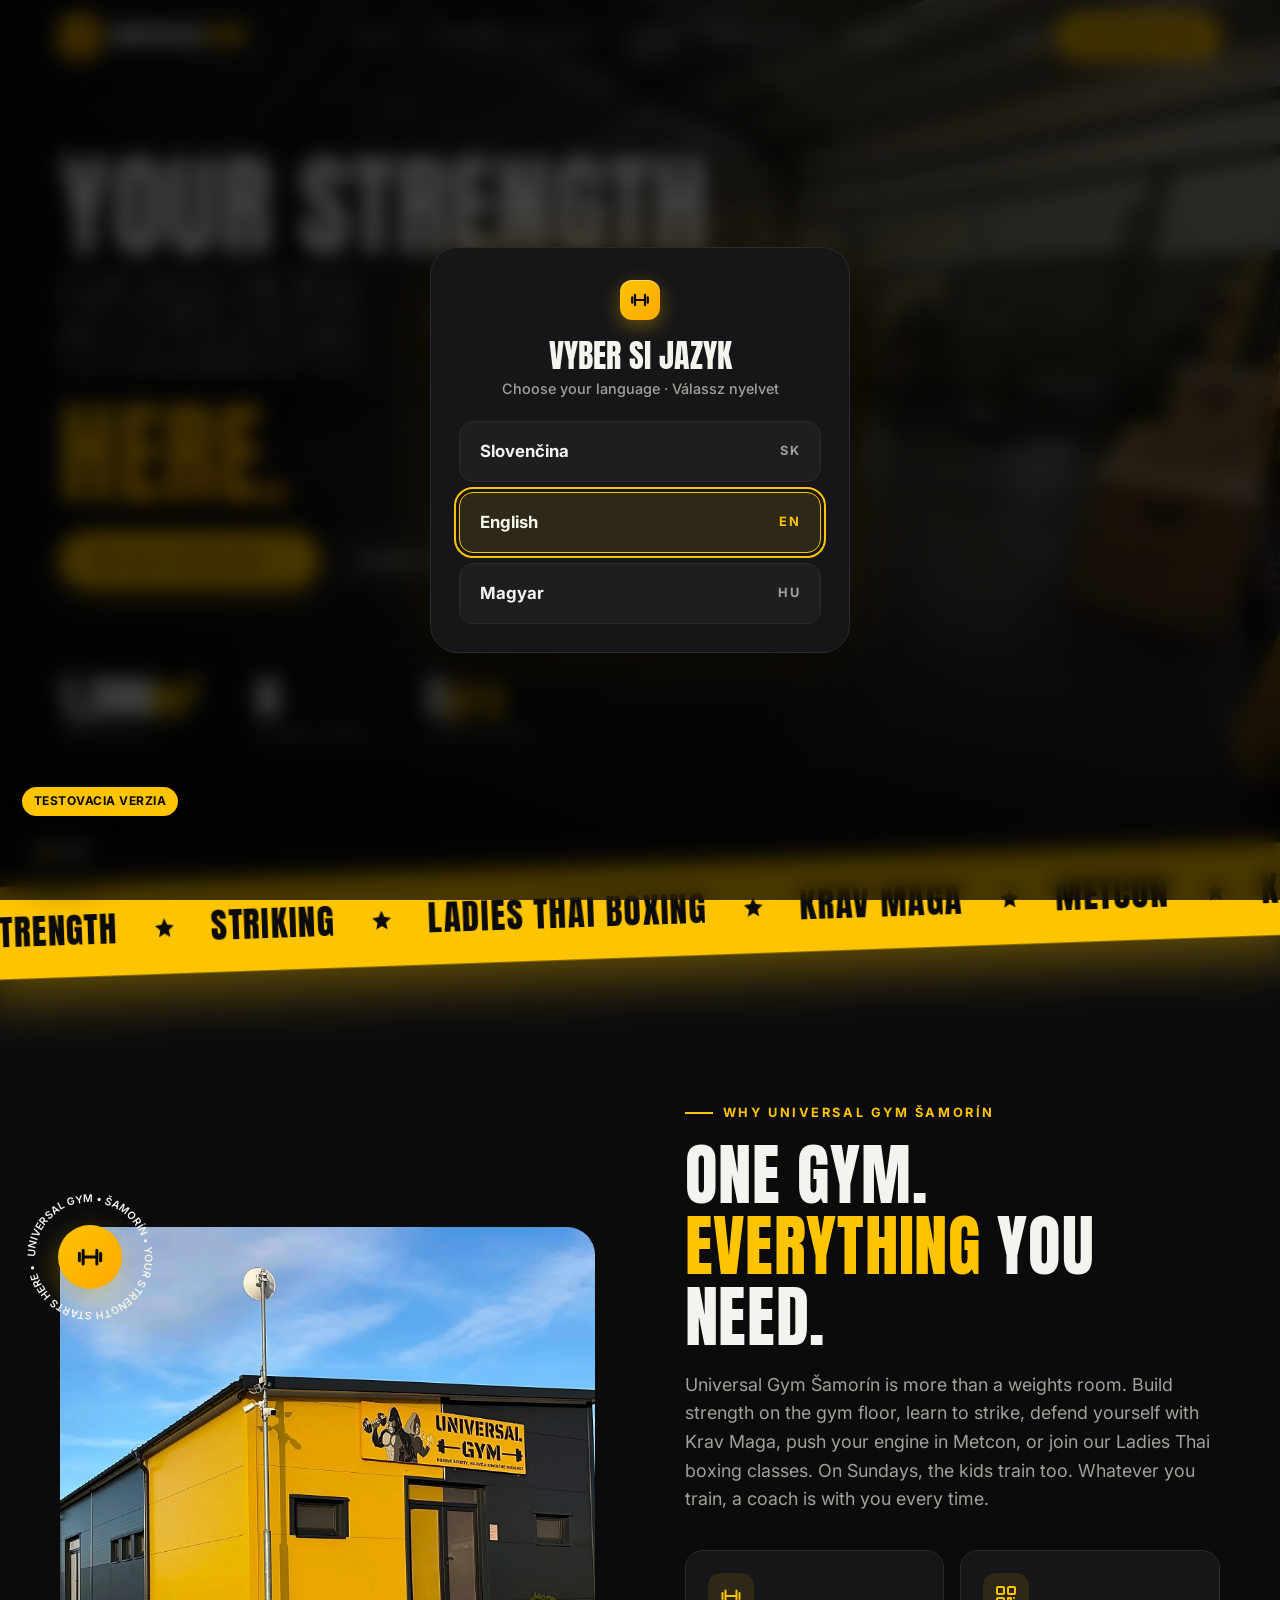
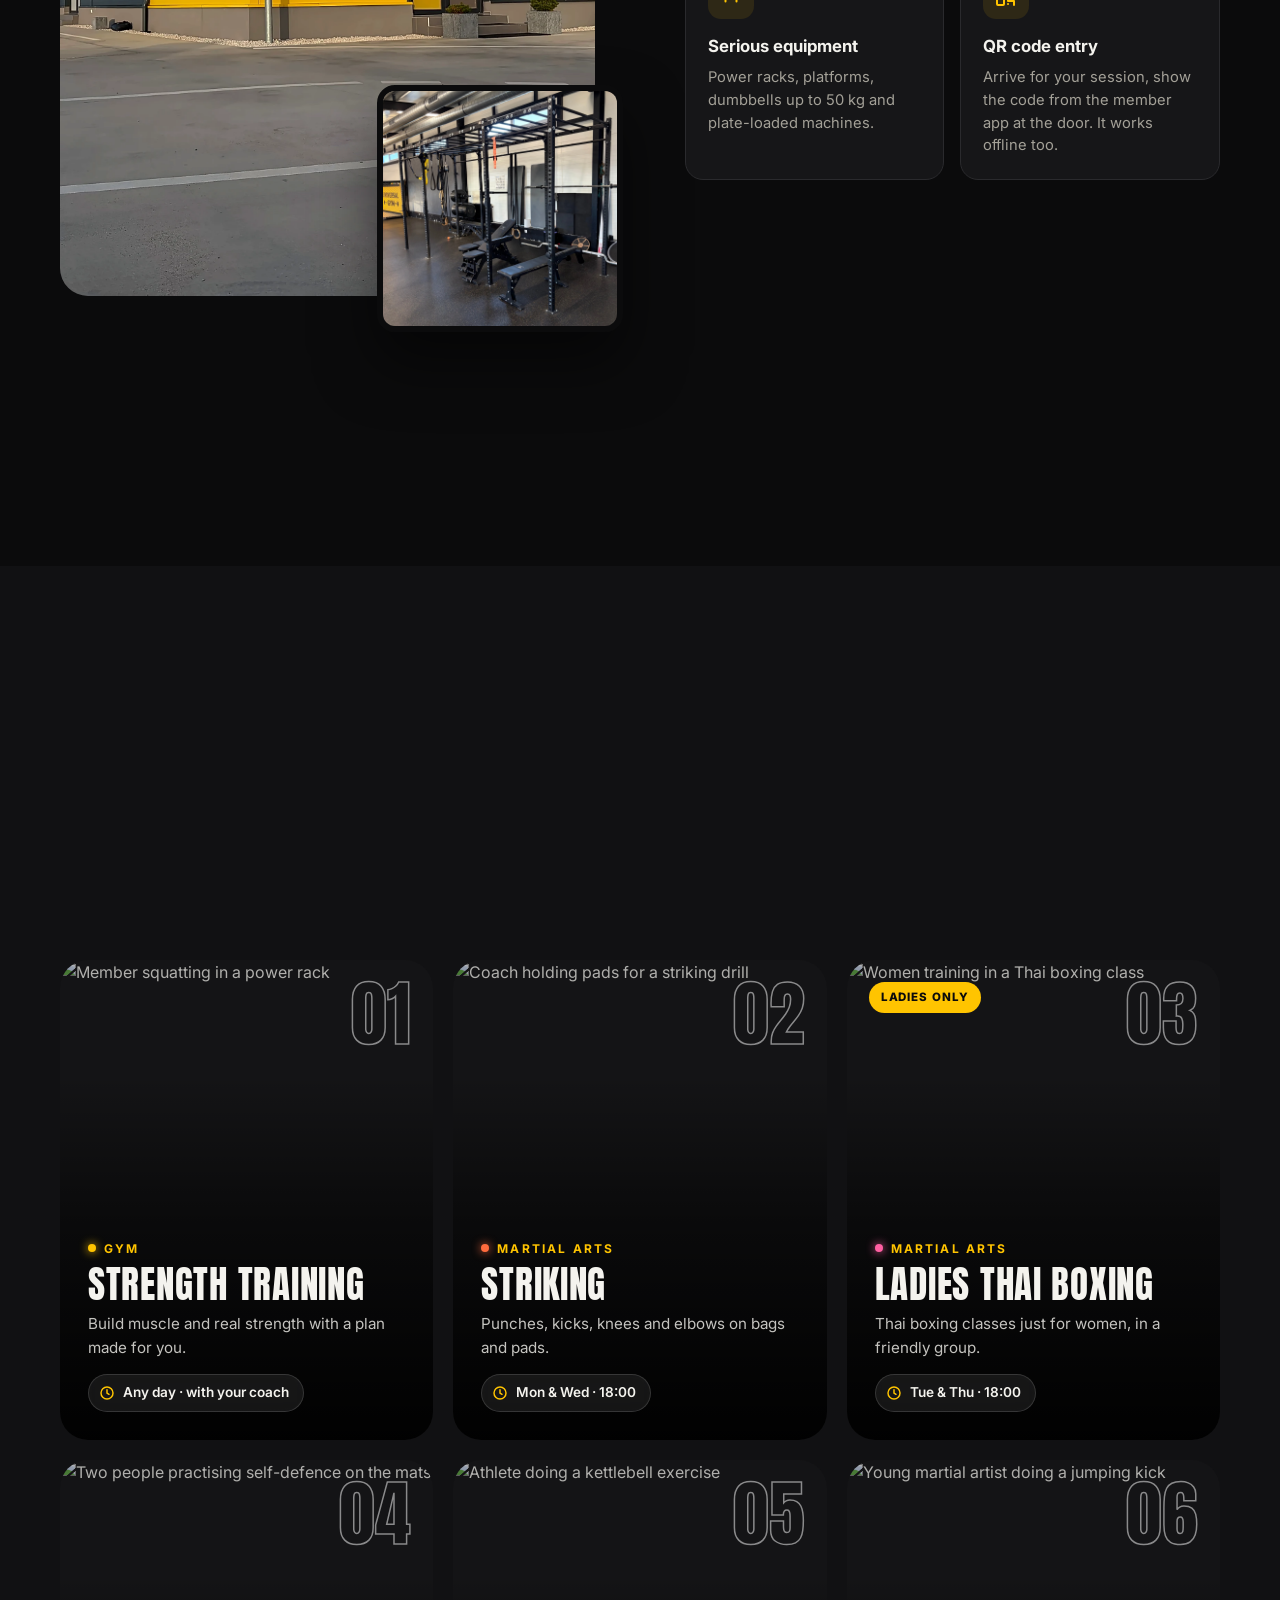
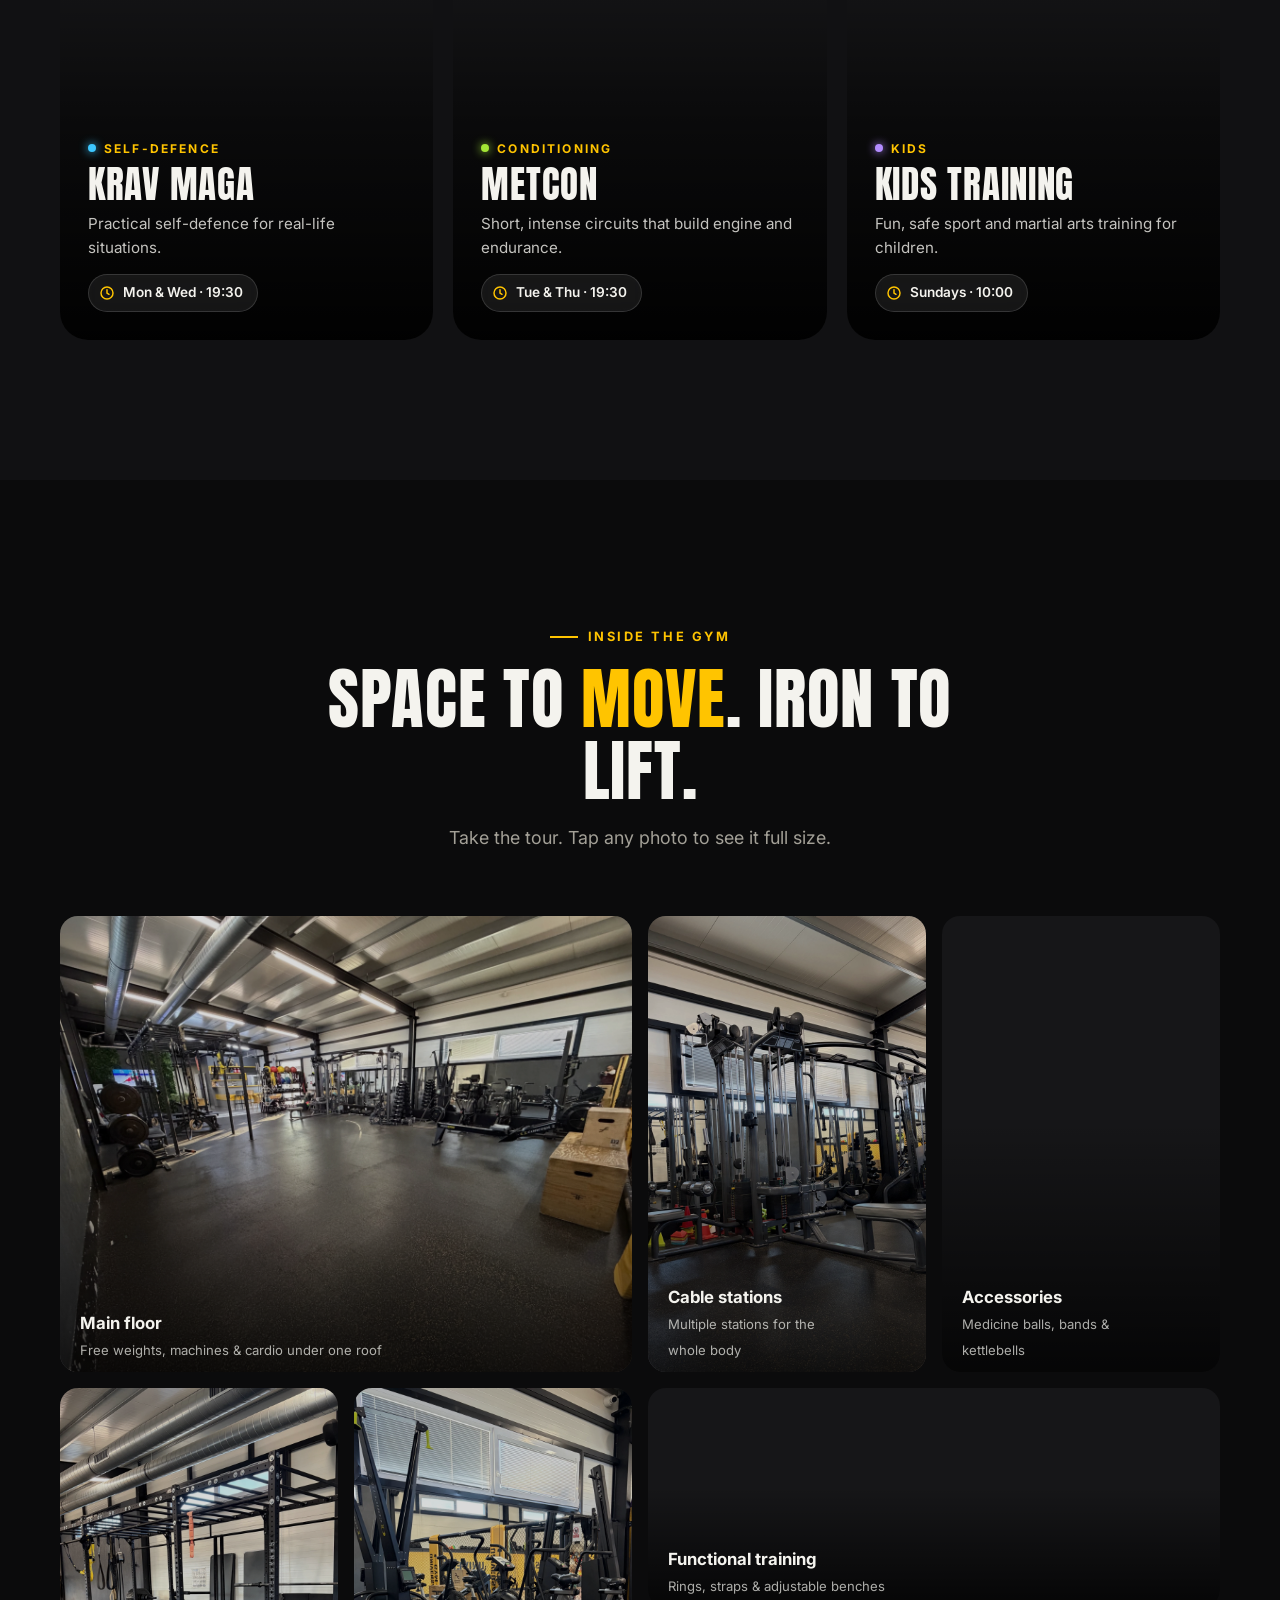
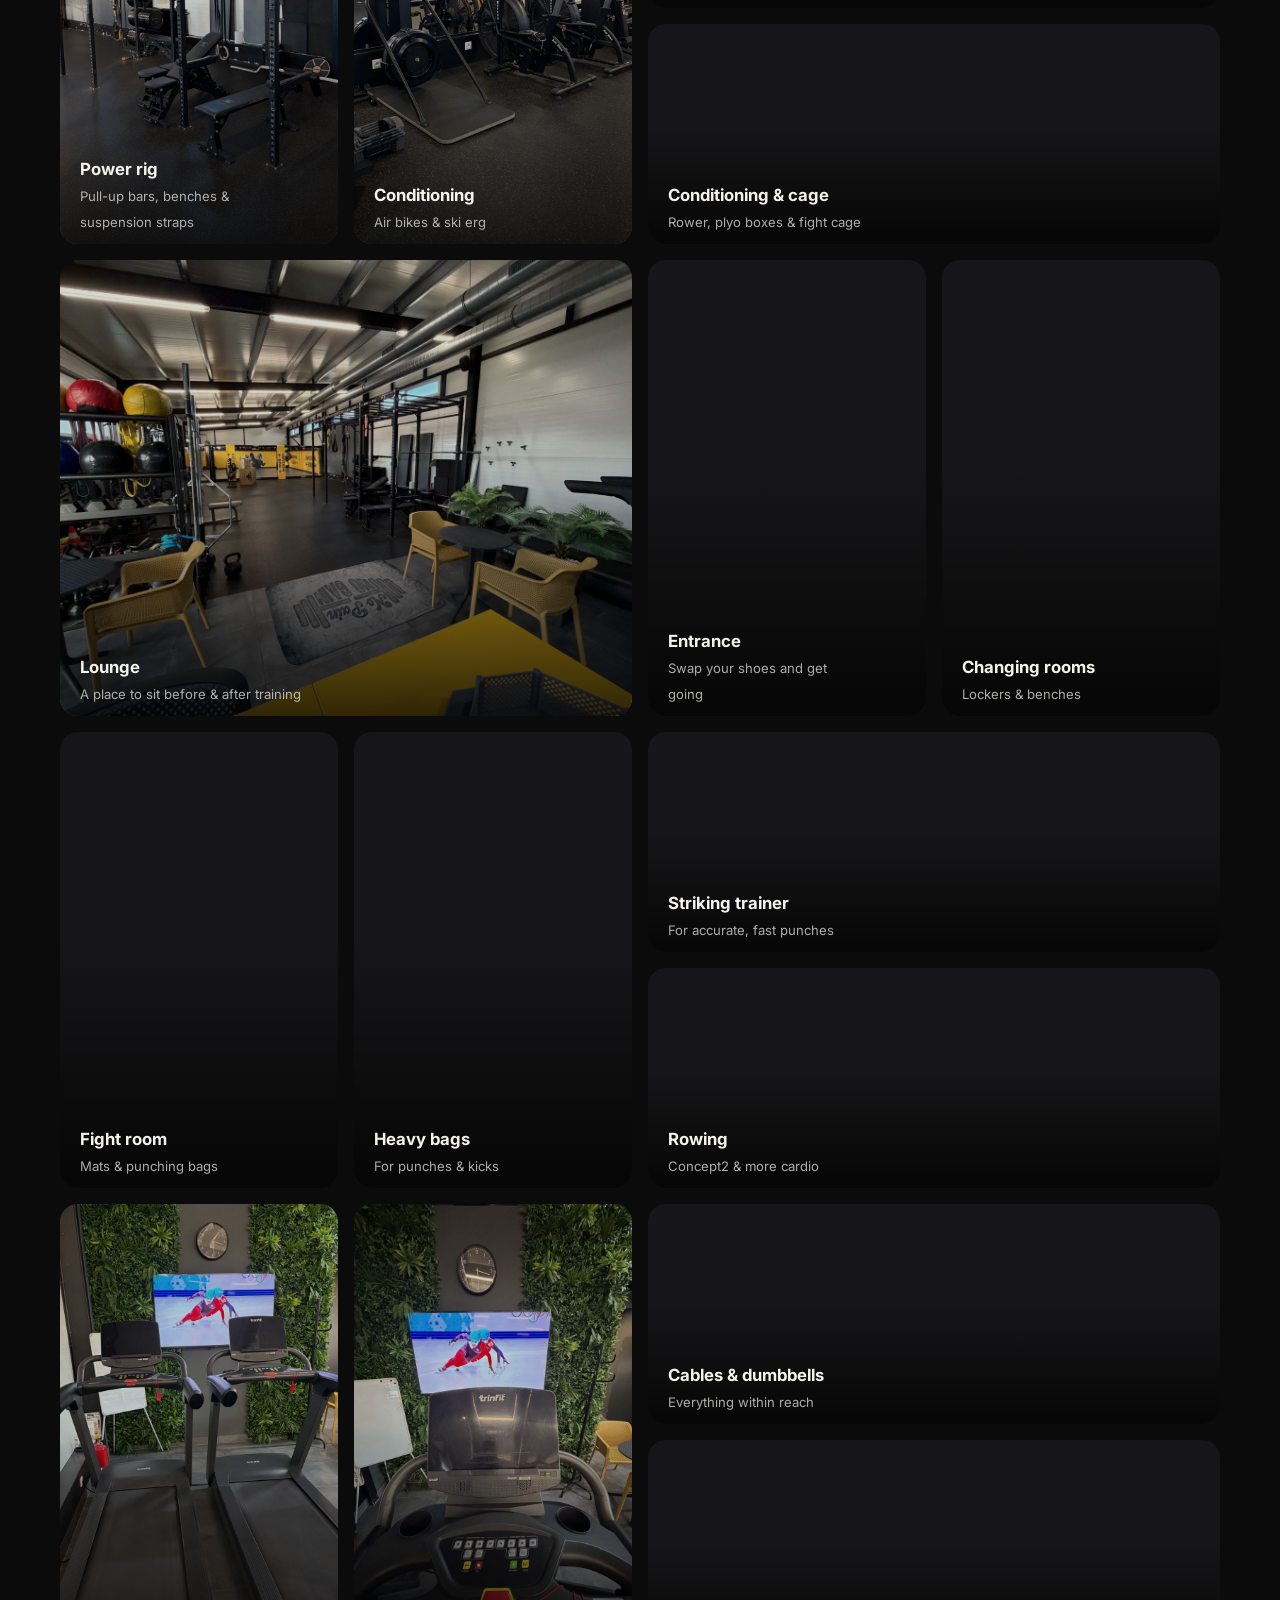
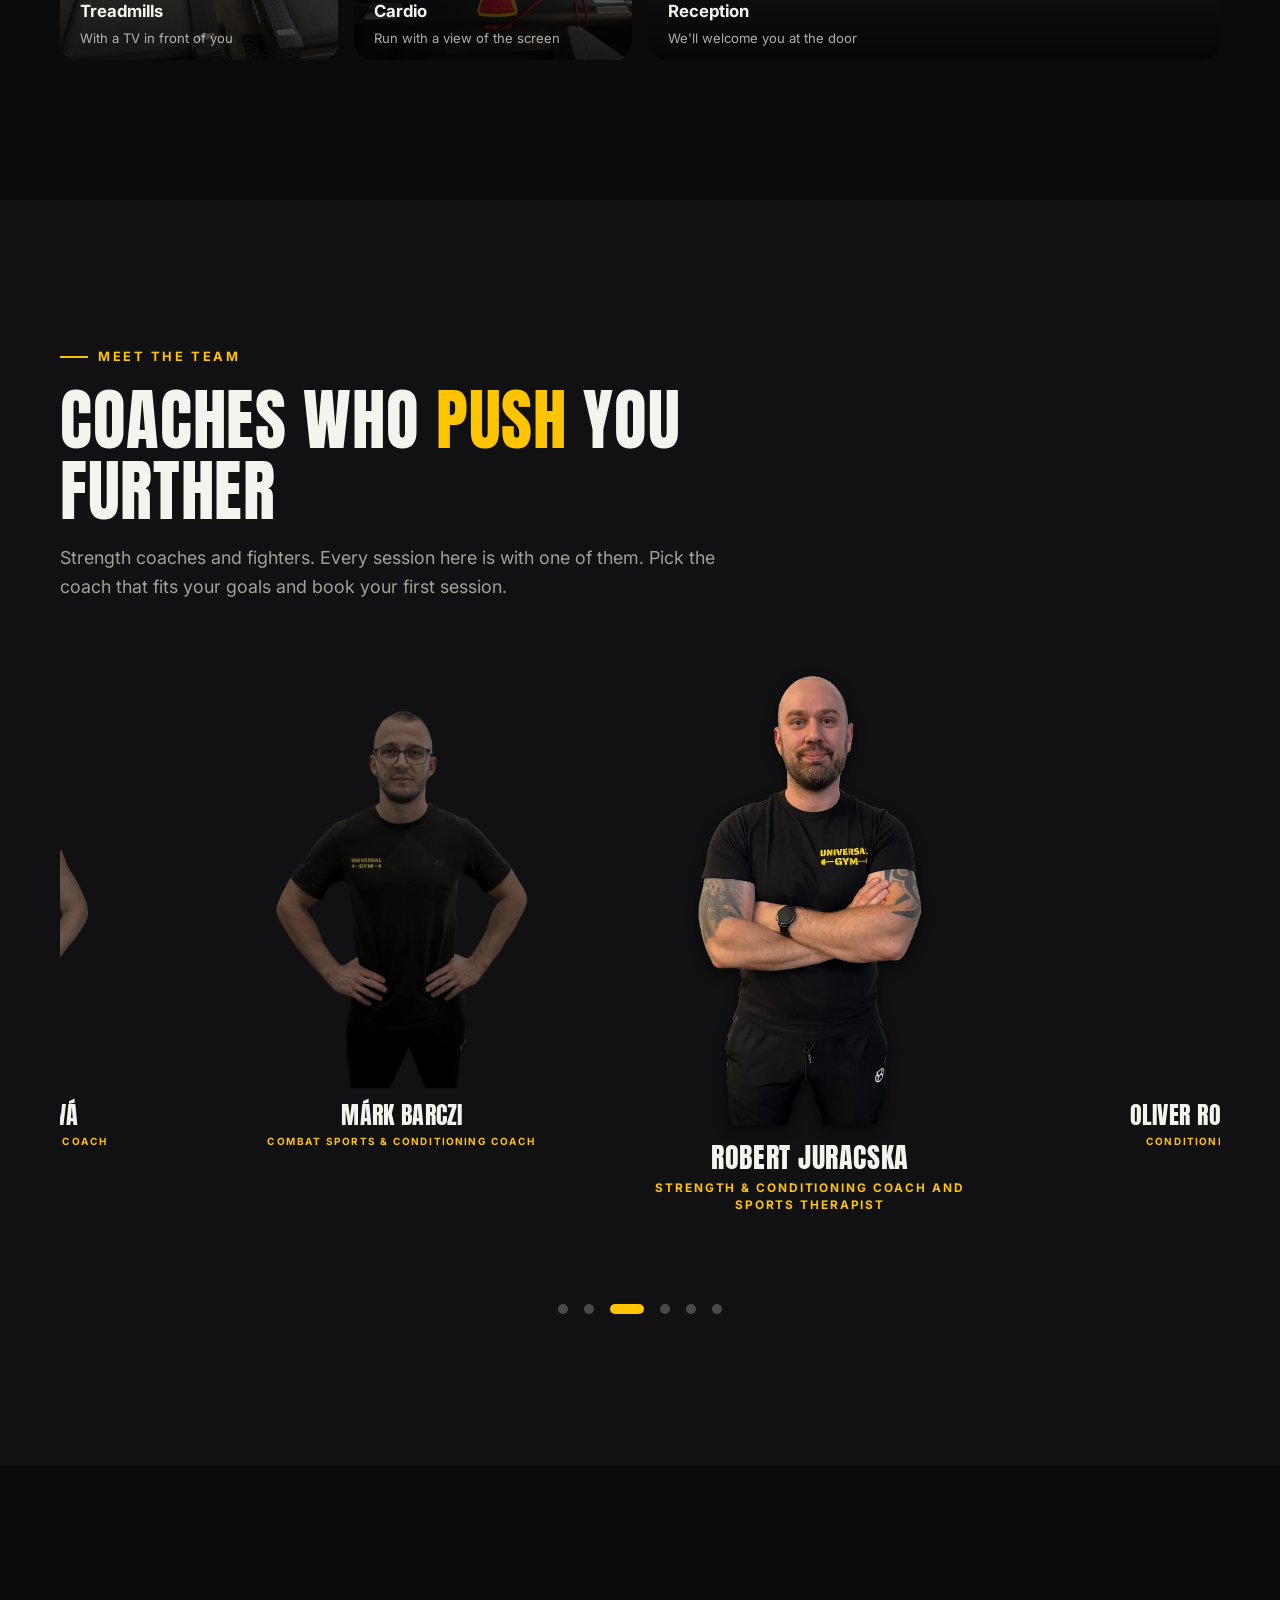
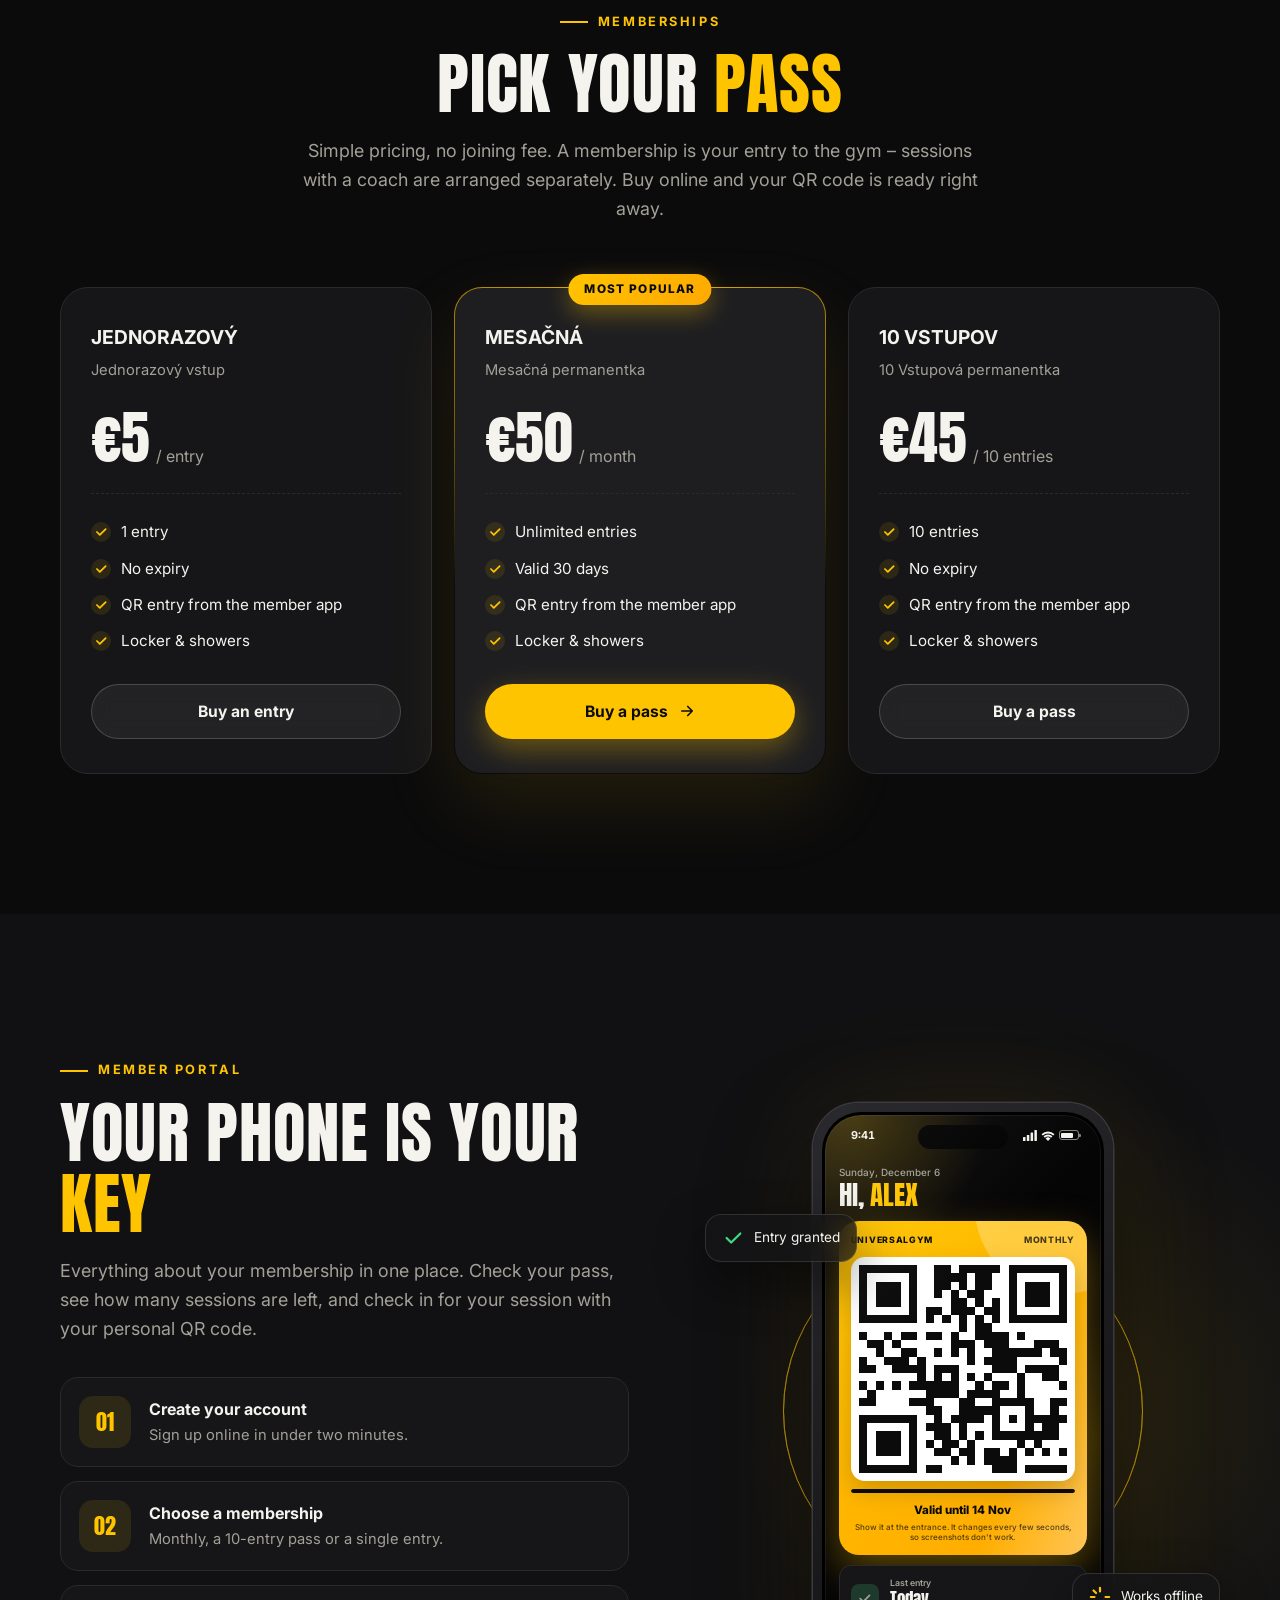
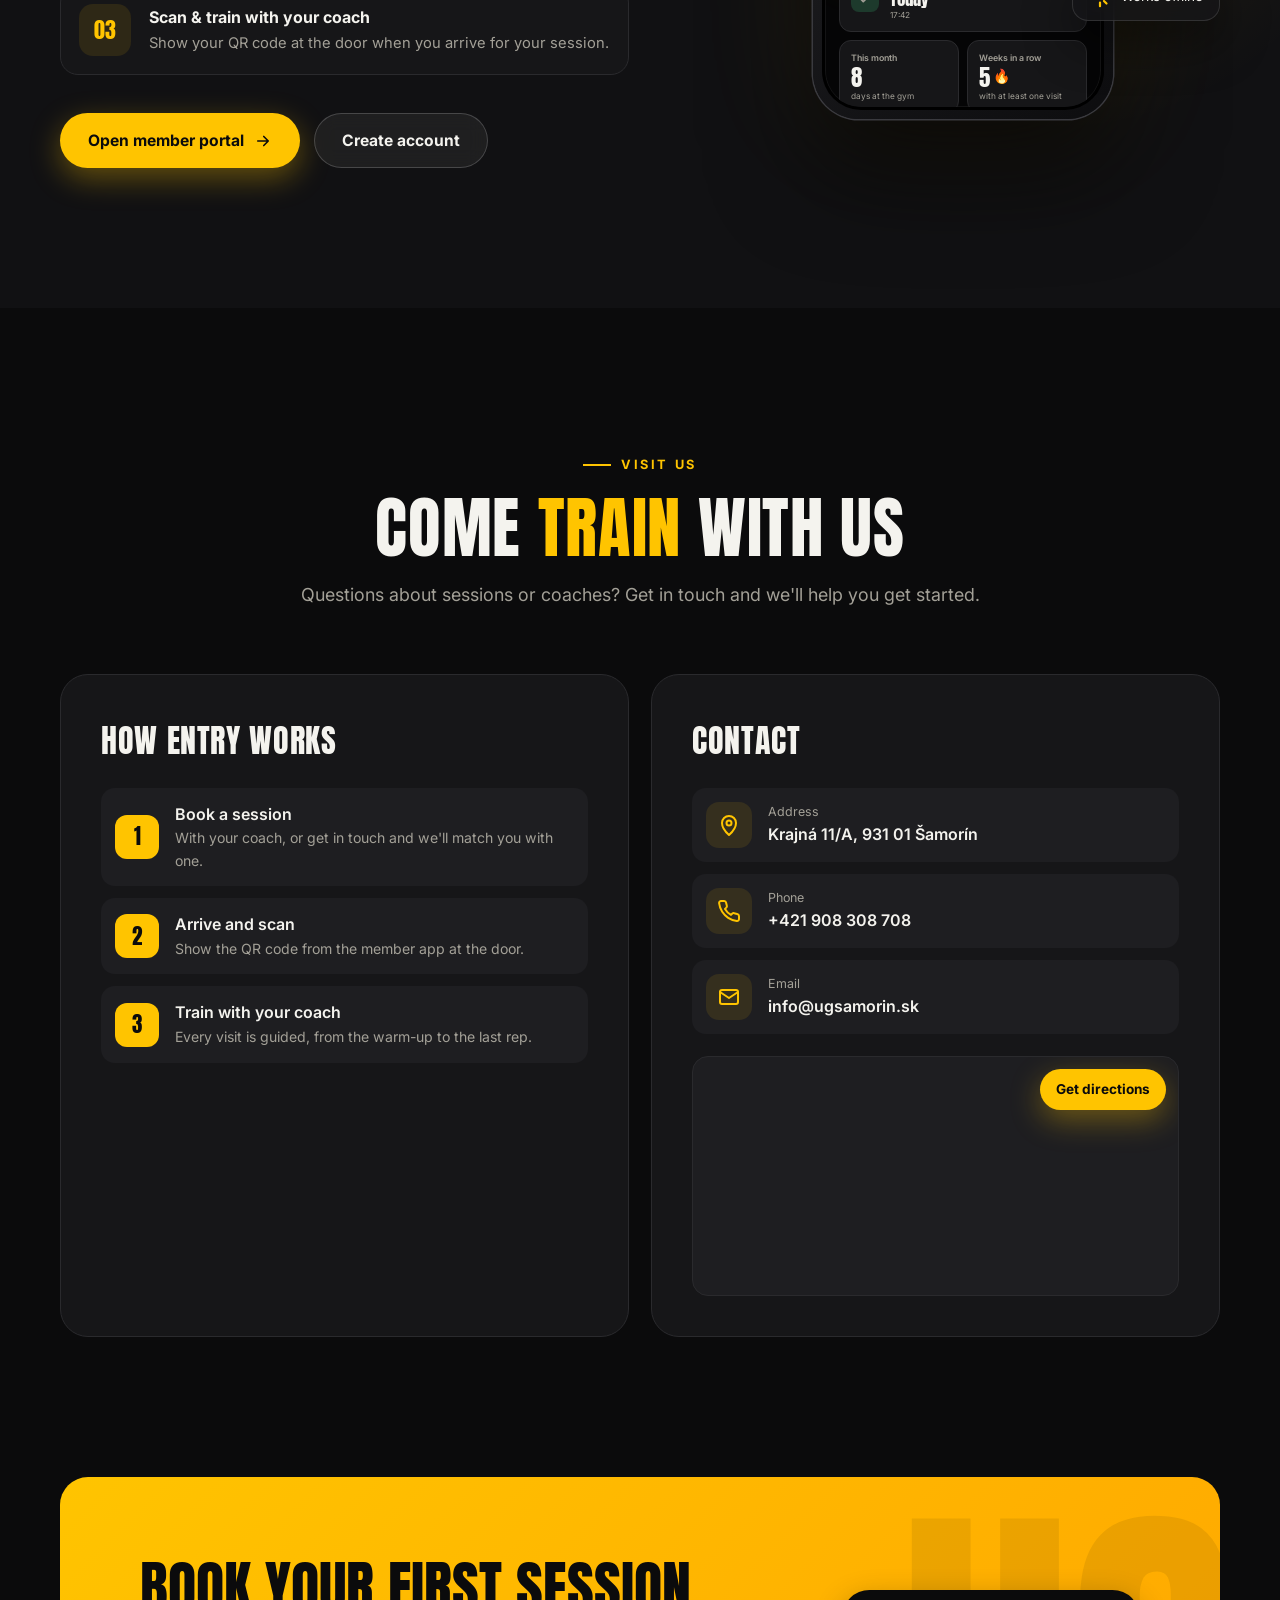
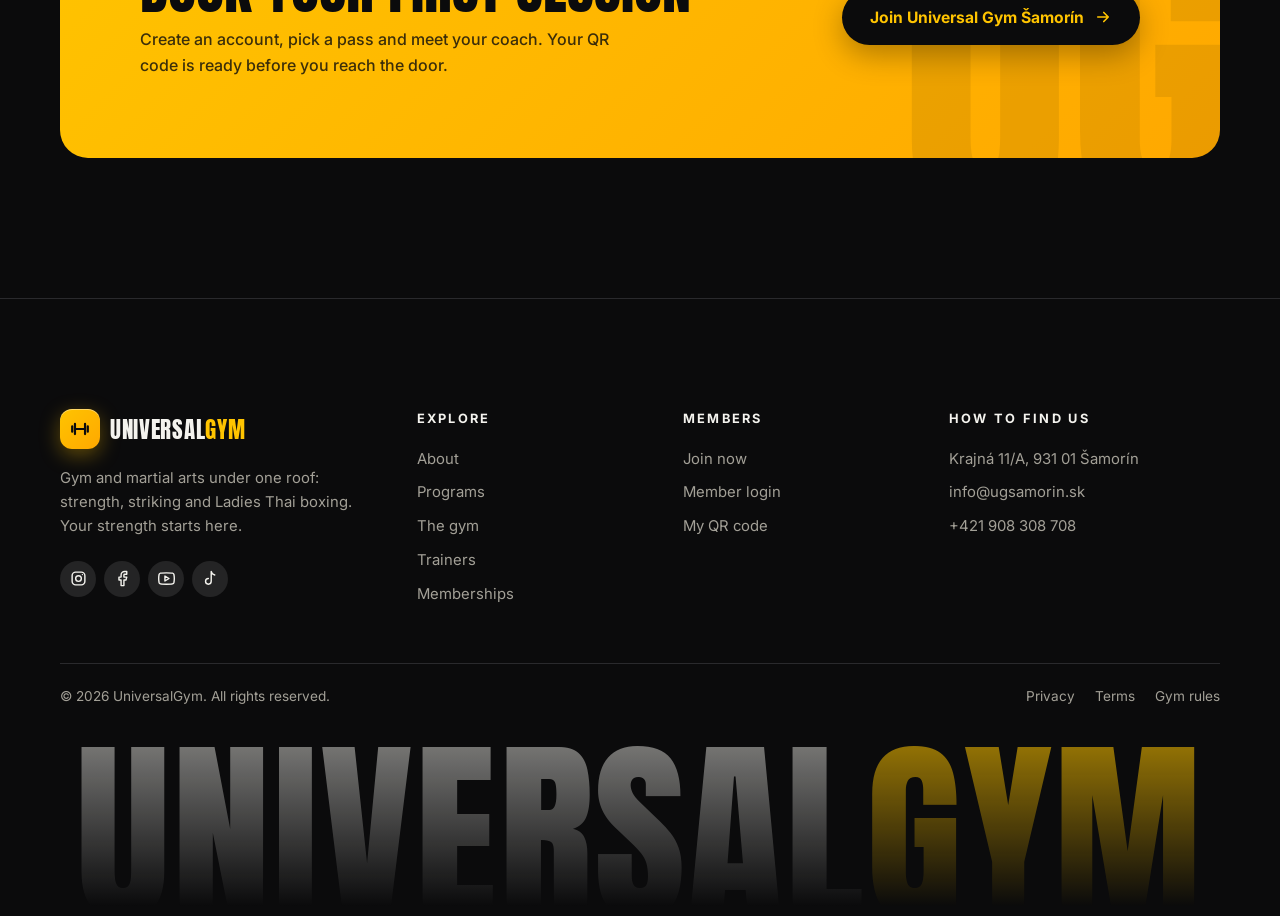
==== commit 8a7b6f93: "photo fix" ====
--- a/docs/index.html
+++ b/docs/index.html
@@ -290,16 +290,17 @@
 						<div class="about-media reveal from-left">
 							<div class="frame">
 								<img
-									src="assets/img/gym/IMG_6813.webp"
-									alt="Silová klietka s lavičkami a závesnými popruhmi"
+									src="assets/img/gym/IMG_6799.webp"
+									style="object-position: 70% 50%"
+									alt="Žltá budova Universal Gym s parkoviskom"
 									data-i18n-attr="alt:about.alt1"
 									loading="lazy"
 								/>
 							</div>
 							<div class="frame-small">
 								<img
-									src="assets/img/gym/IMG_6816.webp"
-									alt="Stojan s medicinbalmi a kettlebellami"
+									src="assets/img/gym/IMG_6813.webp"
+									alt="Silová klietka s lavičkami a závesnými popruhmi"
 									data-i18n-attr="alt:about.alt2"
 									loading="lazy"
 								/>
@@ -839,38 +840,38 @@
 										<path d="M7 17L17 7M8 7h9v9" /></svg></span
 							></span>
 						</button>
-						<button class="shot wide reveal zoom" type="button" style="--i: 4">
+						<button class="shot tall reveal zoom" type="button" style="--i: 4">
+							<img
+								src="assets/img/gym/IMG_6817.webp"
+								alt="Rad vzduchových bicyklov a lyžiarsky trenažér"
+								data-i18n-attr="alt:g5.alt"
+								loading="lazy"
+								decoding="async"
+							/>
+							<span class="caption"
+								><span
+									><b data-i18n="g5.title">Kondičná zóna</b
+									><small data-i18n="g5.text"
+										>Air bicykle a lyžiarsky trenažér</small
+									></span
+								><span class="zoom"
+									><svg viewBox="0 0 24 24">
+										<path d="M7 17L17 7M8 7h9v9" /></svg></span
+							></span>
+						</button>
+						<button class="shot wide reveal zoom" type="button" style="--i: 5">
 							<img
 								src="assets/img/gym/IMG_6822.webp"
 								alt="Silová klietka s polohovateľnými lavičkami a gymnastickými kruhmi"
-								data-i18n-attr="alt:g5.alt"
-								loading="lazy"
-								decoding="async"
-							/>
-							<span class="caption"
-								><span
-									><b data-i18n="g5.title">Funkčný tréning</b
-									><small data-i18n="g5.text"
+								data-i18n-attr="alt:g6.alt"
+								loading="lazy"
+								decoding="async"
+							/>
+							<span class="caption"
+								><span
+									><b data-i18n="g6.title">Funkčný tréning</b
+									><small data-i18n="g6.text"
 										>Kruhy, popruhy a polohovateľné lavičky</small
-									></span
-								><span class="zoom"
-									><svg viewBox="0 0 24 24">
-										<path d="M7 17L17 7M8 7h9v9" /></svg></span
-							></span>
-						</button>
-						<button class="shot tall reveal zoom" type="button" style="--i: 5">
-							<img
-								src="assets/img/gym/IMG_6817.webp"
-								alt="Rad vzduchových bicyklov a lyžiarsky trenažér"
-								data-i18n-attr="alt:g6.alt"
-								loading="lazy"
-								decoding="async"
-							/>
-							<span class="caption"
-								><span
-									><b data-i18n="g6.title">Kondičná zóna</b
-									><small data-i18n="g6.text"
-										>Air bicykle a lyžiarsky trenažér</small
 									></span
 								><span class="zoom"
 									><svg viewBox="0 0 24 24">
@@ -896,18 +897,132 @@
 										<path d="M7 17L17 7M8 7h9v9" /></svg></span
 							></span>
 						</button>
-						<button class="shot wide reveal zoom" type="button" style="--i: 7">
+						<button class="shot big reveal zoom" type="button" style="--i: 7">
+							<img
+								src="assets/img/gym/IMG_6802.webp"
+								alt="Oddychová zóna so stolíkmi a výhľadom do posilňovne"
+								data-i18n-attr="alt:g8.alt"
+								loading="lazy"
+								decoding="async"
+							/>
+							<span class="caption"
+								><span
+									><b data-i18n="g8.title">Oddychová zóna</b
+									><small data-i18n="g8.text"
+										>Posedenie pred tréningom aj po ňom</small
+									></span
+								><span class="zoom"
+									><svg viewBox="0 0 24 24">
+										<path d="M7 17L17 7M8 7h9v9" /></svg></span
+							></span>
+						</button>
+						<button class="shot tall reveal zoom" type="button" style="--i: 8">
+							<img
+								src="assets/img/gym/IMG_6806.webp"
+								alt="Vstupná chodba so stojanom na obuv"
+								data-i18n-attr="alt:g9.alt"
+								loading="lazy"
+								decoding="async"
+							/>
+							<span class="caption"
+								><span
+									><b data-i18n="g9.title">Vstup</b
+									><small data-i18n="g9.text"
+										>Prezuj sa a môžeš začať</small
+									></span
+								><span class="zoom"
+									><svg viewBox="0 0 24 24">
+										<path d="M7 17L17 7M8 7h9v9" /></svg></span
+							></span>
+						</button>
+						<button class="shot tall reveal zoom" type="button" style="--i: 9">
+							<img
+								src="assets/img/gym/IMG_6807.webp"
+								alt="Šatňa so žlto-sivými skrinkami a lavičkami"
+								data-i18n-attr="alt:g10.alt"
+								loading="lazy"
+								decoding="async"
+							/>
+							<span class="caption"
+								><span
+									><b data-i18n="g10.title">Šatne</b
+									><small data-i18n="g10.text"
+										>Skrinky a lavičky</small
+									></span
+								><span class="zoom"
+									><svg viewBox="0 0 24 24">
+										<path d="M7 17L17 7M8 7h9v9" /></svg></span
+							></span>
+						</button>
+						<button class="shot tall reveal zoom" type="button" style="--i: 10">
+							<img
+								src="assets/img/gym/IMG_6825.webp"
+								alt="Bojová sála so žinenkami a boxovacími vrecami"
+								data-i18n-attr="alt:g11.alt"
+								loading="lazy"
+								decoding="async"
+							/>
+							<span class="caption"
+								><span
+									><b data-i18n="g11.title">Bojová sála</b
+									><small data-i18n="g11.text"
+										>Žinenky a boxovacie vrecia</small
+									></span
+								><span class="zoom"
+									><svg viewBox="0 0 24 24">
+										<path d="M7 17L17 7M8 7h9v9" /></svg></span
+							></span>
+						</button>
+						<button class="shot tall reveal zoom" type="button" style="--i: 11">
+							<img
+								src="assets/img/gym/IMG_6828.webp"
+								alt="Kožené boxovacie vrece pred stenou s logom Universal Gym"
+								data-i18n-attr="alt:g12.alt"
+								loading="lazy"
+								decoding="async"
+							/>
+							<span class="caption"
+								><span
+									><b data-i18n="g12.title">Boxovacie vrecia</b
+									><small data-i18n="g12.text"
+										>Na údery aj kopy</small
+									></span
+								><span class="zoom"
+									><svg viewBox="0 0 24 24">
+										<path d="M7 17L17 7M8 7h9v9" /></svg></span
+							></span>
+						</button>
+						<button class="shot wide reveal zoom" type="button" style="--i: 12">
+							<img
+								src="assets/img/gym/IMG_6829.webp"
+								alt="Boxovací trenažér pred stenou s logom Universal Gym"
+								data-i18n-attr="alt:g13.alt"
+								loading="lazy"
+								decoding="async"
+							/>
+							<span class="caption"
+								><span
+									><b data-i18n="g13.title">Boxovací trenažér</b
+									><small data-i18n="g13.text"
+										>Na presnosť a rýchlosť úderov</small
+									></span
+								><span class="zoom"
+									><svg viewBox="0 0 24 24">
+										<path d="M7 17L17 7M8 7h9v9" /></svg></span
+							></span>
+						</button>
+						<button class="shot wide reveal zoom" type="button" style="--i: 13">
 							<img
 								src="assets/img/gym/IMG_6818.webp"
 								alt="Veslovací trenažér Concept2 na hlavnej ploche"
-								data-i18n-attr="alt:g8.alt"
-								loading="lazy"
-								decoding="async"
-							/>
-							<span class="caption"
-								><span
-									><b data-i18n="g8.title">Veslovanie</b
-									><small data-i18n="g8.text"
+								data-i18n-attr="alt:g14.alt"
+								loading="lazy"
+								decoding="async"
+							/>
+							<span class="caption"
+								><span
+									><b data-i18n="g14.title">Veslovanie</b
+									><small data-i18n="g14.text"
 										>Concept2 a ďalšie kardio stroje</small
 									></span
 								><span class="zoom"
@@ -915,171 +1030,57 @@
 										<path d="M7 17L17 7M8 7h9v9" /></svg></span
 							></span>
 						</button>
-						<button class="shot tall reveal zoom" type="button" style="--i: 8">
-							<img
-								src="assets/img/gym/IMG_6825.webp"
-								alt="Bojová sála so žinenkami a boxovacími vrecami"
-								data-i18n-attr="alt:g9.alt"
-								loading="lazy"
-								decoding="async"
-							/>
-							<span class="caption"
-								><span
-									><b data-i18n="g9.title">Bojová sála</b
-									><small data-i18n="g9.text"
-										>Žinenky a boxovacie vrecia</small
-									></span
-								><span class="zoom"
-									><svg viewBox="0 0 24 24">
-										<path d="M7 17L17 7M8 7h9v9" /></svg></span
-							></span>
-						</button>
-						<button class="shot tall reveal zoom" type="button" style="--i: 9">
-							<img
-								src="assets/img/gym/IMG_6828.webp"
-								alt="Kožené boxovacie vrece pred stenou s logom Universal Gym"
-								data-i18n-attr="alt:g10.alt"
-								loading="lazy"
-								decoding="async"
-							/>
-							<span class="caption"
-								><span
-									><b data-i18n="g10.title">Boxovacie vrecia</b
-									><small data-i18n="g10.text"
-										>Na údery aj kopy</small
-									></span
-								><span class="zoom"
-									><svg viewBox="0 0 24 24">
-										<path d="M7 17L17 7M8 7h9v9" /></svg></span
-							></span>
-						</button>
-						<button class="shot wide reveal zoom" type="button" style="--i: 10">
+						<button class="shot tall reveal zoom" type="button" style="--i: 14">
+							<img
+								src="assets/img/gym/IMG_6810.webp"
+								alt="Dva bežecké pásy pred zelenou stenou s televízorom"
+								data-i18n-attr="alt:g15.alt"
+								loading="lazy"
+								decoding="async"
+							/>
+							<span class="caption"
+								><span
+									><b data-i18n="g15.title">Bežecké pásy</b
+									><small data-i18n="g15.text"
+										>S televízorom pred sebou</small
+									></span
+								><span class="zoom"
+									><svg viewBox="0 0 24 24">
+										<path d="M7 17L17 7M8 7h9v9" /></svg></span
+							></span>
+						</button>
+						<button class="shot tall reveal zoom" type="button" style="--i: 15">
+							<img
+								src="assets/img/gym/IMG_6811.webp"
+								alt="Pohľad z bežeckého pásu na televízor"
+								data-i18n-attr="alt:g16.alt"
+								loading="lazy"
+								decoding="async"
+							/>
+							<span class="caption"
+								><span
+									><b data-i18n="g16.title">Kardio</b
+									><small data-i18n="g16.text"
+										>Beh s výhľadom na obrazovku</small
+									></span
+								><span class="zoom"
+									><svg viewBox="0 0 24 24">
+										<path d="M7 17L17 7M8 7h9v9" /></svg></span
+							></span>
+						</button>
+						<button class="shot wide reveal zoom" type="button" style="--i: 16">
 							<img
 								src="assets/img/gym/IMG_6814.webp"
 								alt="Kladkový stroj, jednoručky a stojan s doplnkami"
-								data-i18n-attr="alt:g11.alt"
-								loading="lazy"
-								decoding="async"
-							/>
-							<span class="caption"
-								><span
-									><b data-i18n="g11.title">Kladky a jednoručky</b
-									><small data-i18n="g11.text"
+								data-i18n-attr="alt:g17.alt"
+								loading="lazy"
+								decoding="async"
+							/>
+							<span class="caption"
+								><span
+									><b data-i18n="g17.title">Kladky a jednoručky</b
+									><small data-i18n="g17.text"
 										>Všetko na dosah</small
-									></span
-								><span class="zoom"
-									><svg viewBox="0 0 24 24">
-										<path d="M7 17L17 7M8 7h9v9" /></svg></span
-							></span>
-						</button>
-						<button class="shot tall reveal zoom" type="button" style="--i: 11">
-							<img
-								src="assets/img/gym/IMG_6810.webp"
-								alt="Dva bežecké pásy pred zelenou stenou s televízorom"
-								data-i18n-attr="alt:g12.alt"
-								loading="lazy"
-								decoding="async"
-							/>
-							<span class="caption"
-								><span
-									><b data-i18n="g12.title">Bežecké pásy</b
-									><small data-i18n="g12.text"
-										>S televízorom pred sebou</small
-									></span
-								><span class="zoom"
-									><svg viewBox="0 0 24 24">
-										<path d="M7 17L17 7M8 7h9v9" /></svg></span
-							></span>
-						</button>
-						<button class="shot big reveal zoom" type="button" style="--i: 12">
-							<img
-								src="assets/img/gym/IMG_6802.webp"
-								alt="Oddychová zóna so stolíkmi a výhľadom do posilňovne"
-								data-i18n-attr="alt:g13.alt"
-								loading="lazy"
-								decoding="async"
-							/>
-							<span class="caption"
-								><span
-									><b data-i18n="g13.title">Oddychová zóna</b
-									><small data-i18n="g13.text"
-										>Posedenie pred tréningom aj po ňom</small
-									></span
-								><span class="zoom"
-									><svg viewBox="0 0 24 24">
-										<path d="M7 17L17 7M8 7h9v9" /></svg></span
-							></span>
-						</button>
-						<button class="shot tall reveal zoom" type="button" style="--i: 13">
-							<img
-								src="assets/img/gym/IMG_6806.webp"
-								alt="Vstupná chodba so stojanom na obuv"
-								data-i18n-attr="alt:g14.alt"
-								loading="lazy"
-								decoding="async"
-							/>
-							<span class="caption"
-								><span
-									><b data-i18n="g14.title">Vstup</b
-									><small data-i18n="g14.text"
-										>Prezuj sa a môžeš začať</small
-									></span
-								><span class="zoom"
-									><svg viewBox="0 0 24 24">
-										<path d="M7 17L17 7M8 7h9v9" /></svg></span
-							></span>
-						</button>
-						<button class="shot tall reveal zoom" type="button" style="--i: 14">
-							<img
-								src="assets/img/gym/IMG_6807.webp"
-								alt="Šatňa so žlto-sivými skrinkami a lavičkami"
-								data-i18n-attr="alt:g15.alt"
-								loading="lazy"
-								decoding="async"
-							/>
-							<span class="caption"
-								><span
-									><b data-i18n="g15.title">Šatne</b
-									><small data-i18n="g15.text"
-										>Skrinky a lavičky</small
-									></span
-								><span class="zoom"
-									><svg viewBox="0 0 24 24">
-										<path d="M7 17L17 7M8 7h9v9" /></svg></span
-							></span>
-						</button>
-						<button class="shot big reveal zoom" type="button" style="--i: 15">
-							<img
-								src="assets/img/gym/IMG_6799.webp"
-								alt="Žltá budova Universal Gym s parkoviskom"
-								data-i18n-attr="alt:g16.alt"
-								loading="lazy"
-								decoding="async"
-							/>
-							<span class="caption"
-								><span
-									><b data-i18n="g16.title">Nájdeš nás ľahko</b
-									><small data-i18n="g16.text"
-										>Žltá budova s parkoviskom pred vchodom</small
-									></span
-								><span class="zoom"
-									><svg viewBox="0 0 24 24">
-										<path d="M7 17L17 7M8 7h9v9" /></svg></span
-							></span>
-						</button>
-						<button class="shot tall reveal zoom" type="button" style="--i: 16">
-							<img
-								src="assets/img/gym/IMG_6811.webp"
-								alt="Pohľad z bežeckého pásu na televízor"
-								data-i18n-attr="alt:g17.alt"
-								loading="lazy"
-								decoding="async"
-							/>
-							<span class="caption"
-								><span
-									><b data-i18n="g17.title">Kardio</b
-									><small data-i18n="g17.text"
-										>Beh s výhľadom na obrazovku</small
 									></span
 								><span class="zoom"
 									><svg viewBox="0 0 24 24">
@@ -1099,25 +1100,6 @@
 									><b data-i18n="g18.title">Recepcia</b
 									><small data-i18n="g18.text"
 										>Privítame ťa hneď pri vchode</small
-									></span
-								><span class="zoom"
-									><svg viewBox="0 0 24 24">
-										<path d="M7 17L17 7M8 7h9v9" /></svg></span
-							></span>
-						</button>
-						<button class="shot wide reveal zoom" type="button" style="--i: 18">
-							<img
-								src="assets/img/gym/IMG_6829.webp"
-								alt="Boxovací trenažér pred stenou s logom Universal Gym"
-								data-i18n-attr="alt:g19.alt"
-								loading="lazy"
-								decoding="async"
-							/>
-							<span class="caption"
-								><span
-									><b data-i18n="g19.title">Boxovací trenažér</b
-									><small data-i18n="g19.text"
-										>Na presnosť a rýchlosť úderov</small
 									></span
 								><span class="zoom"
 									><svg viewBox="0 0 24 24">
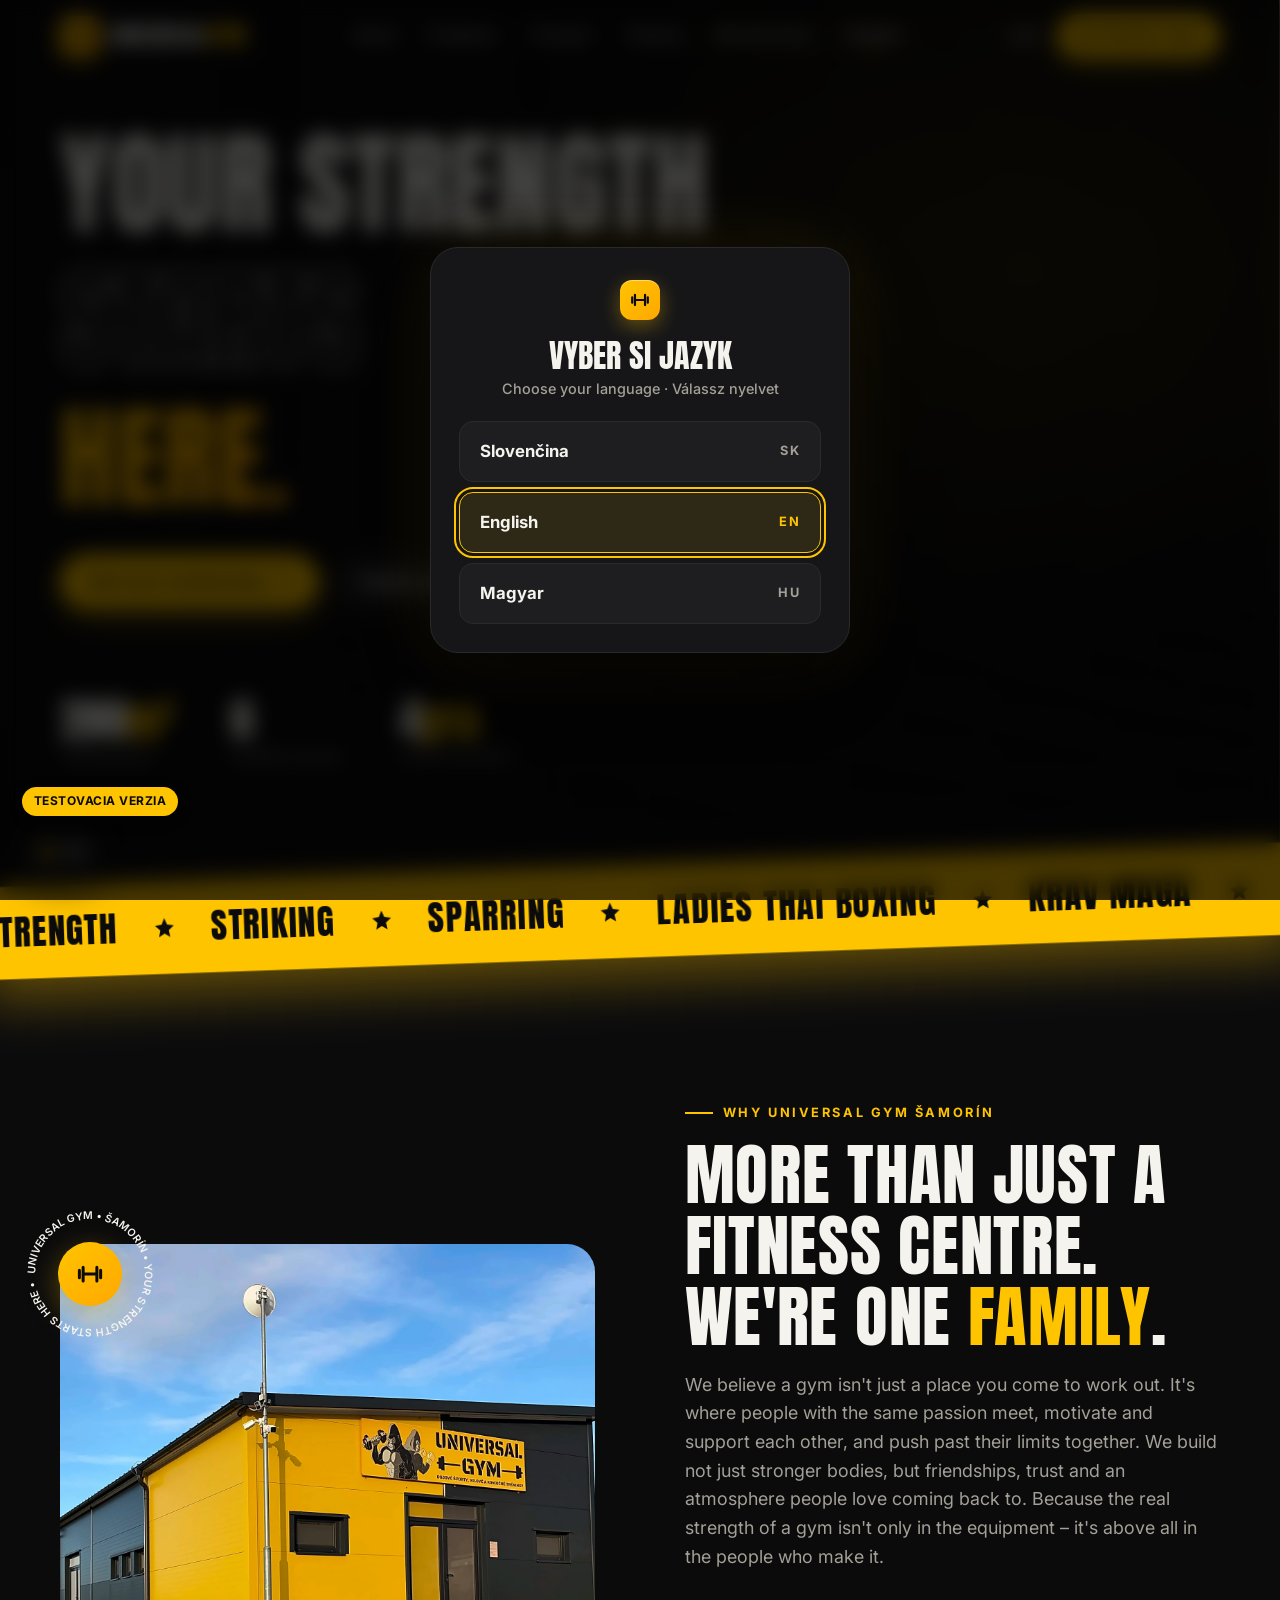
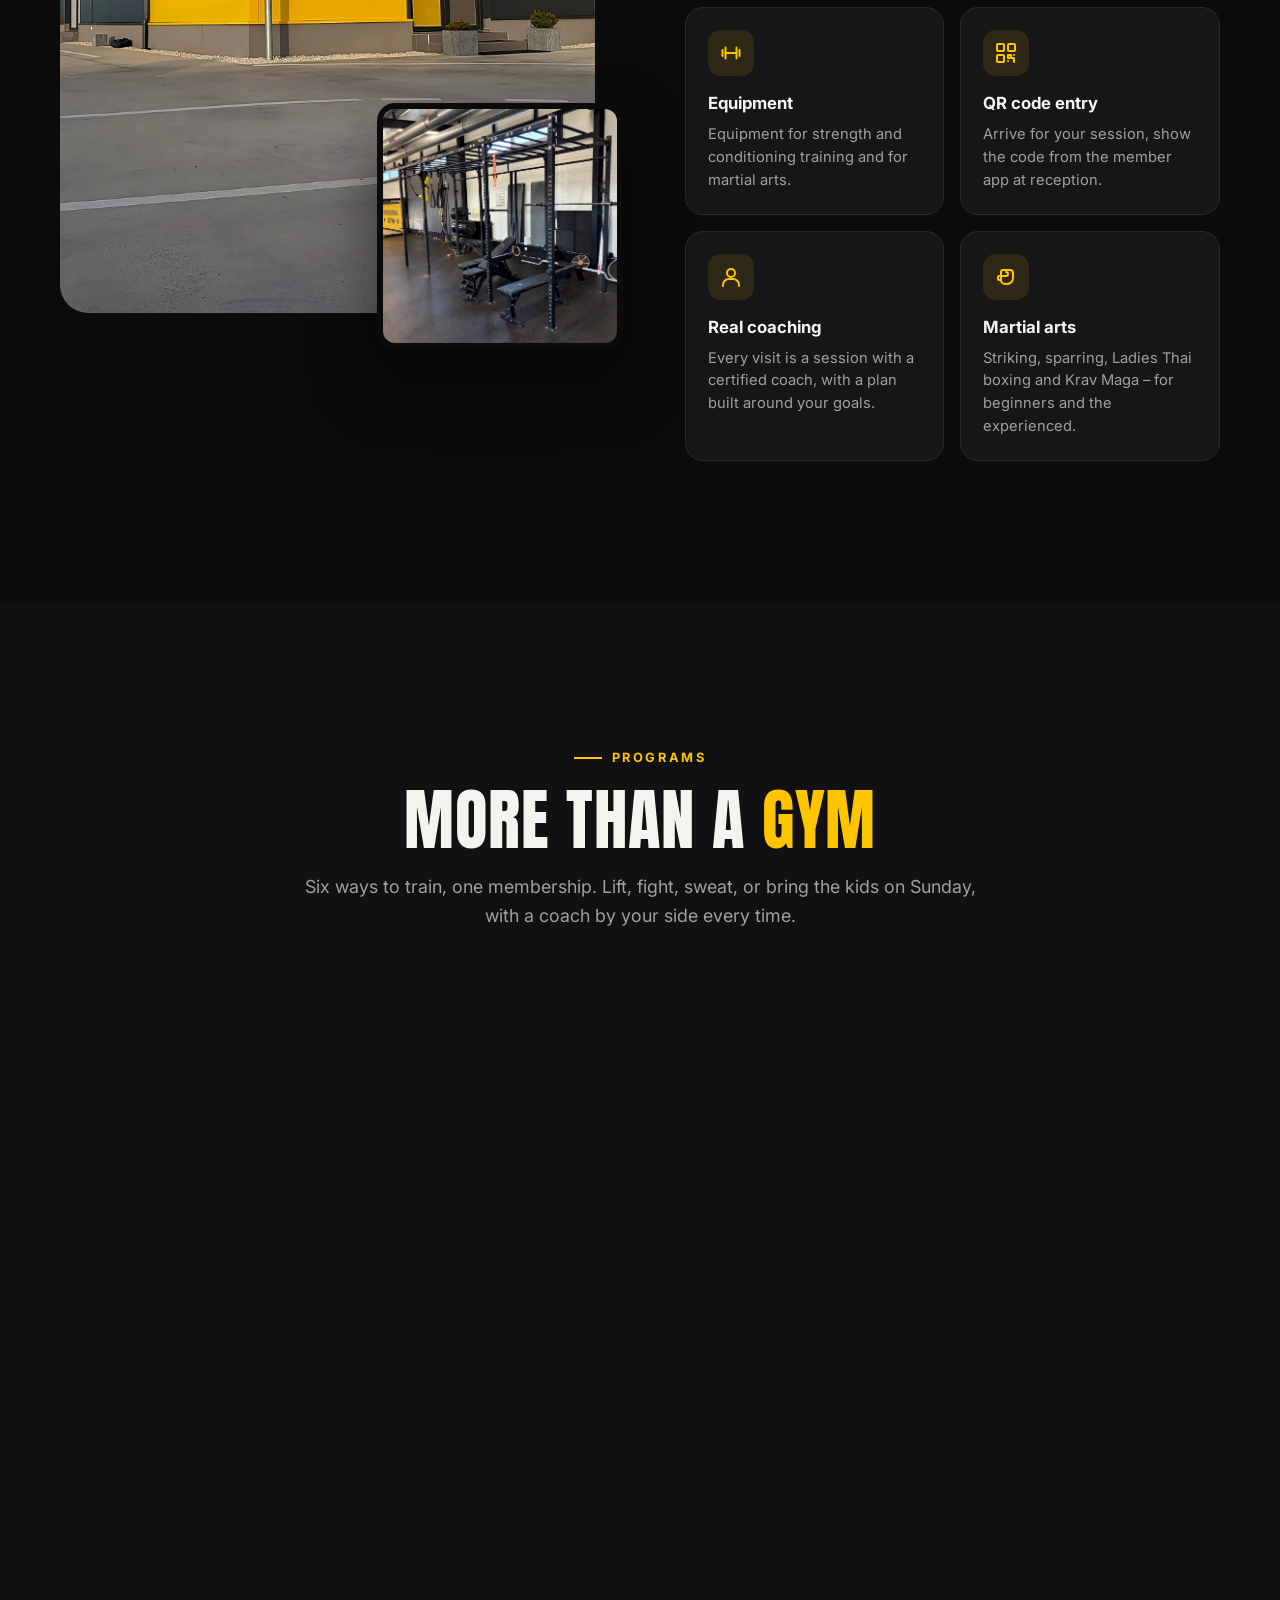
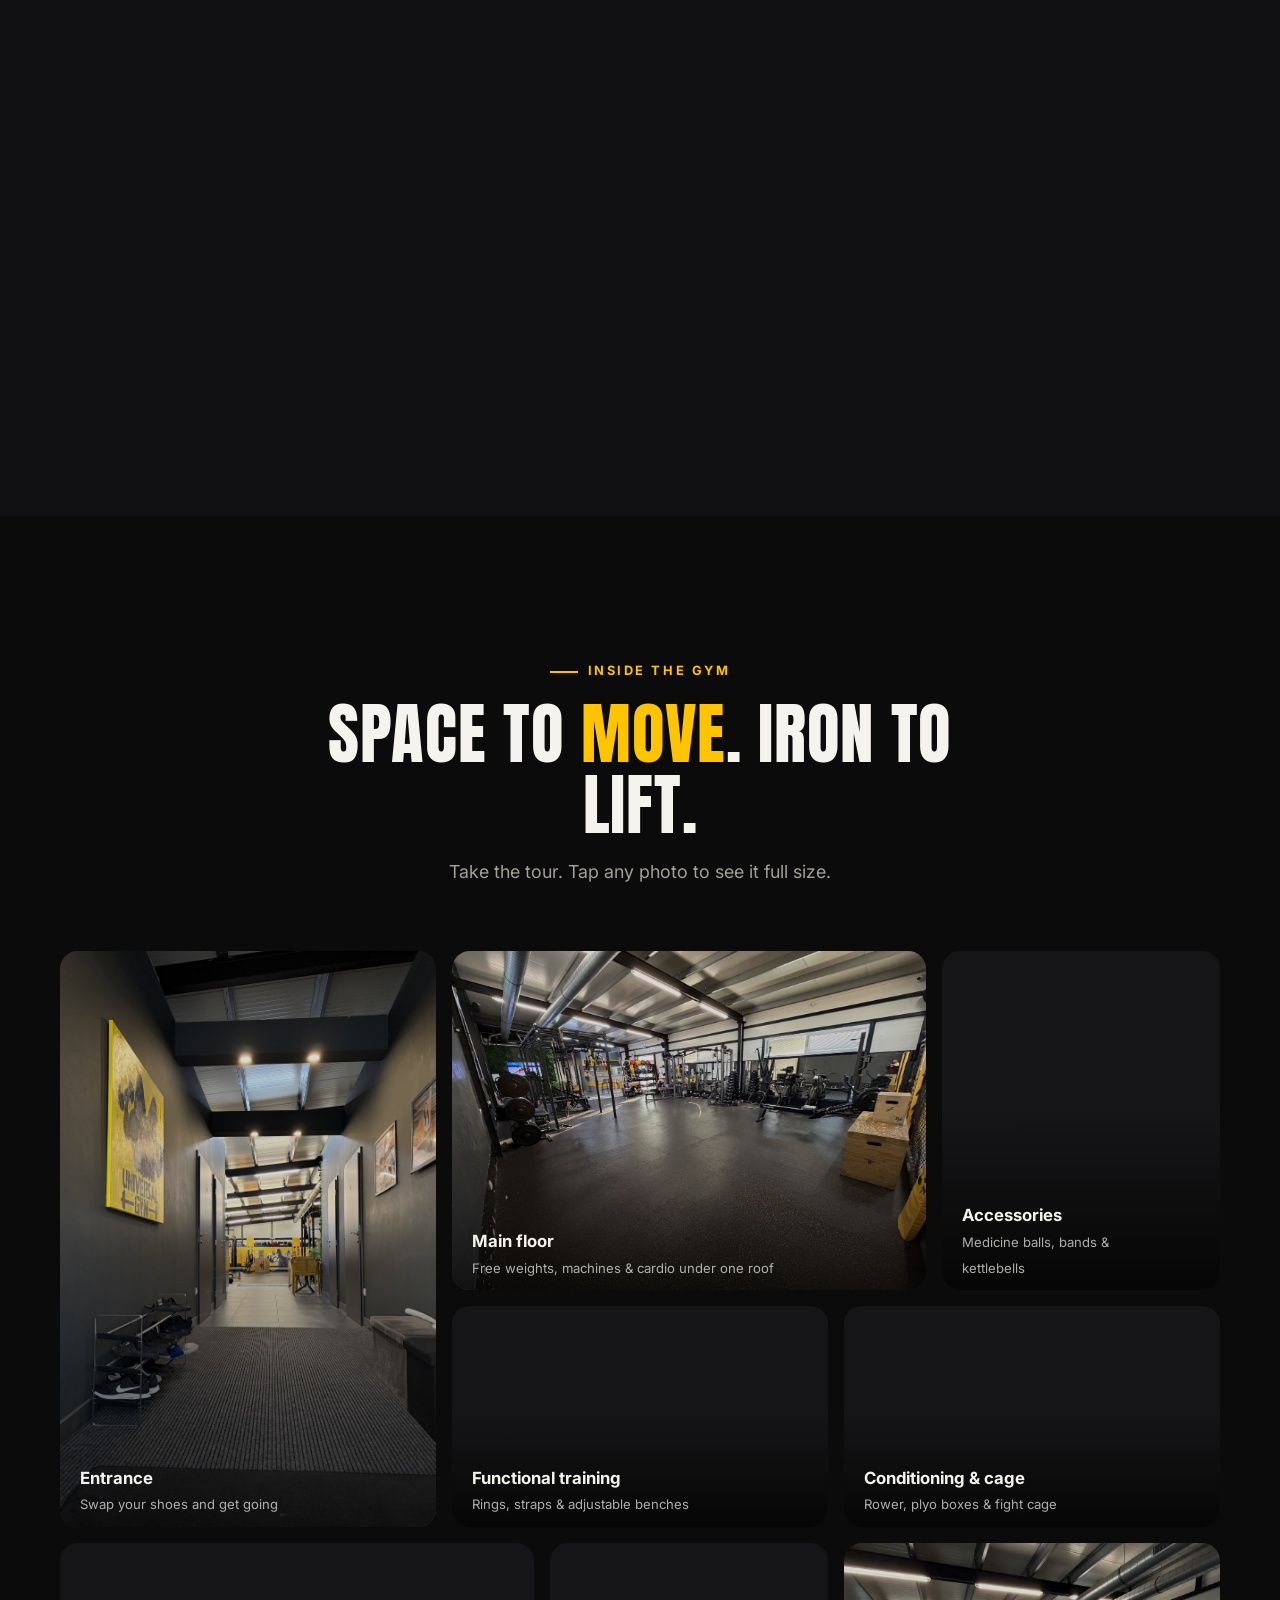
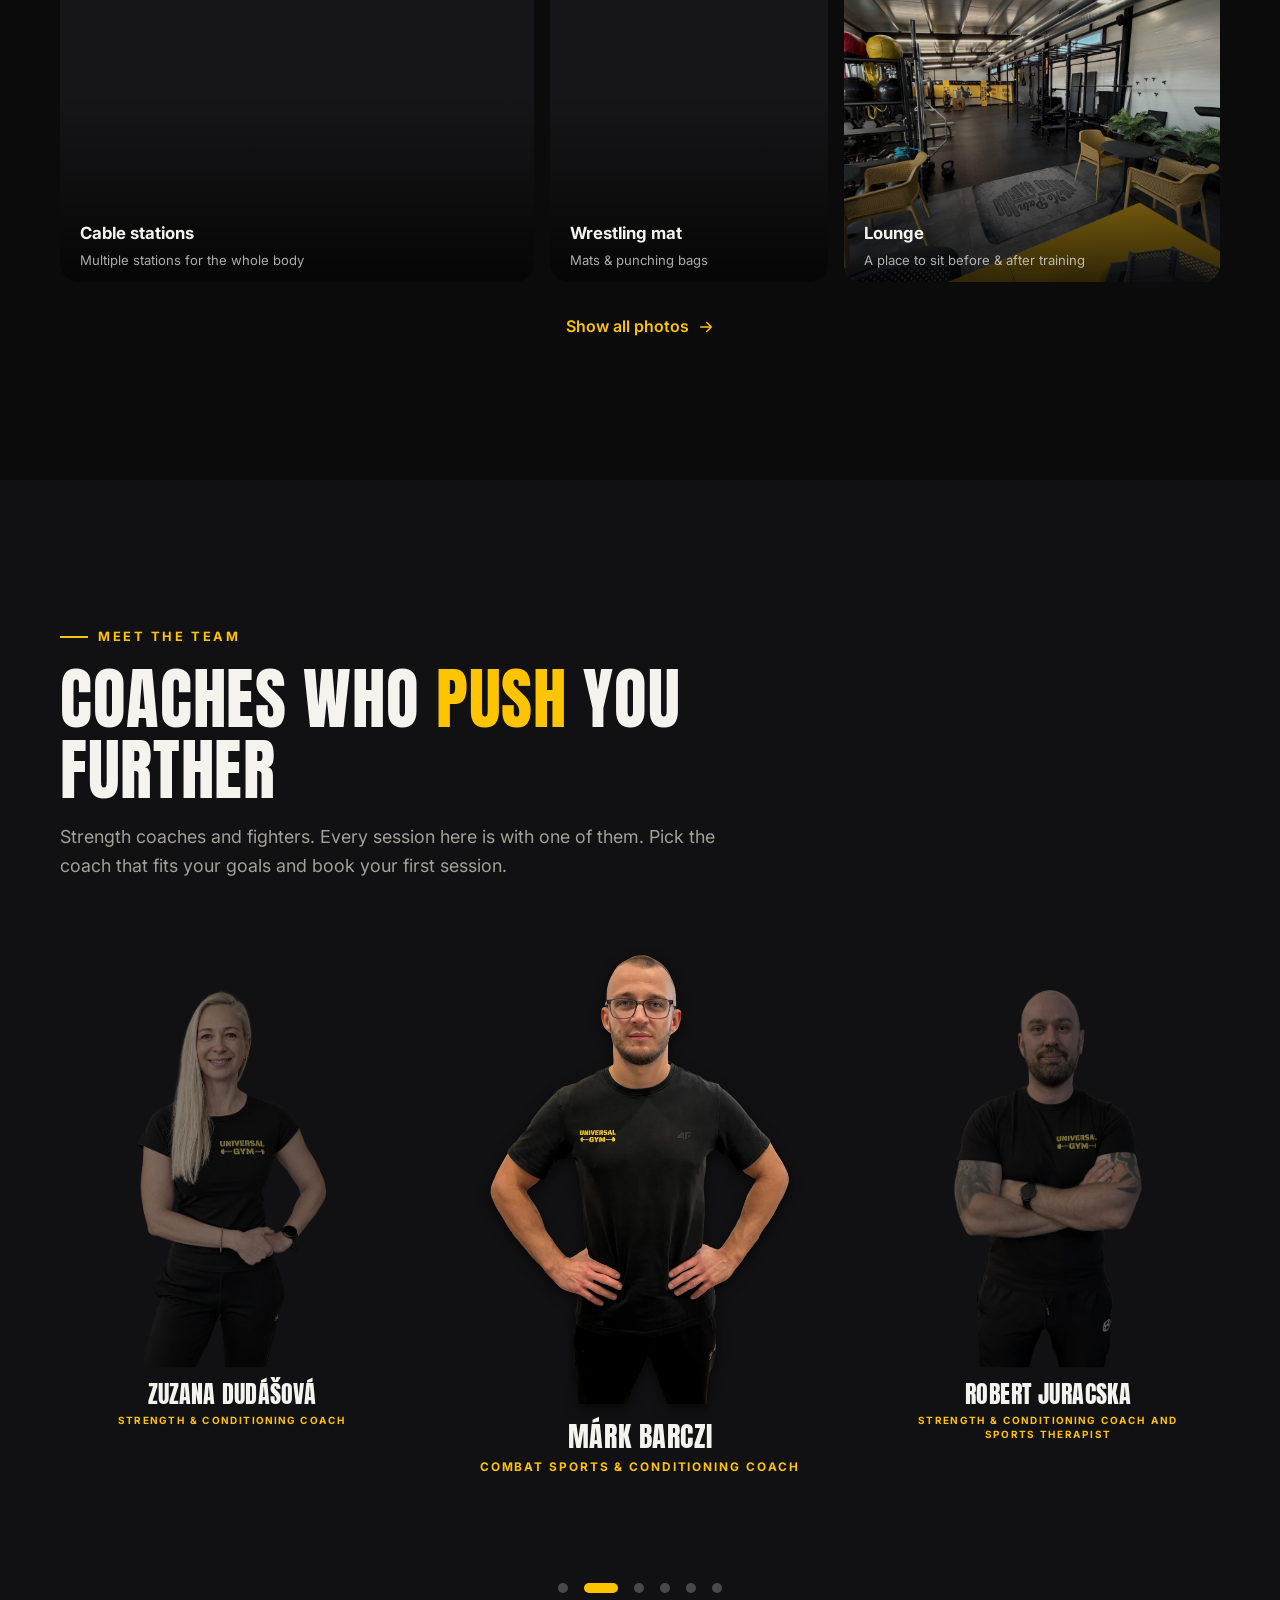
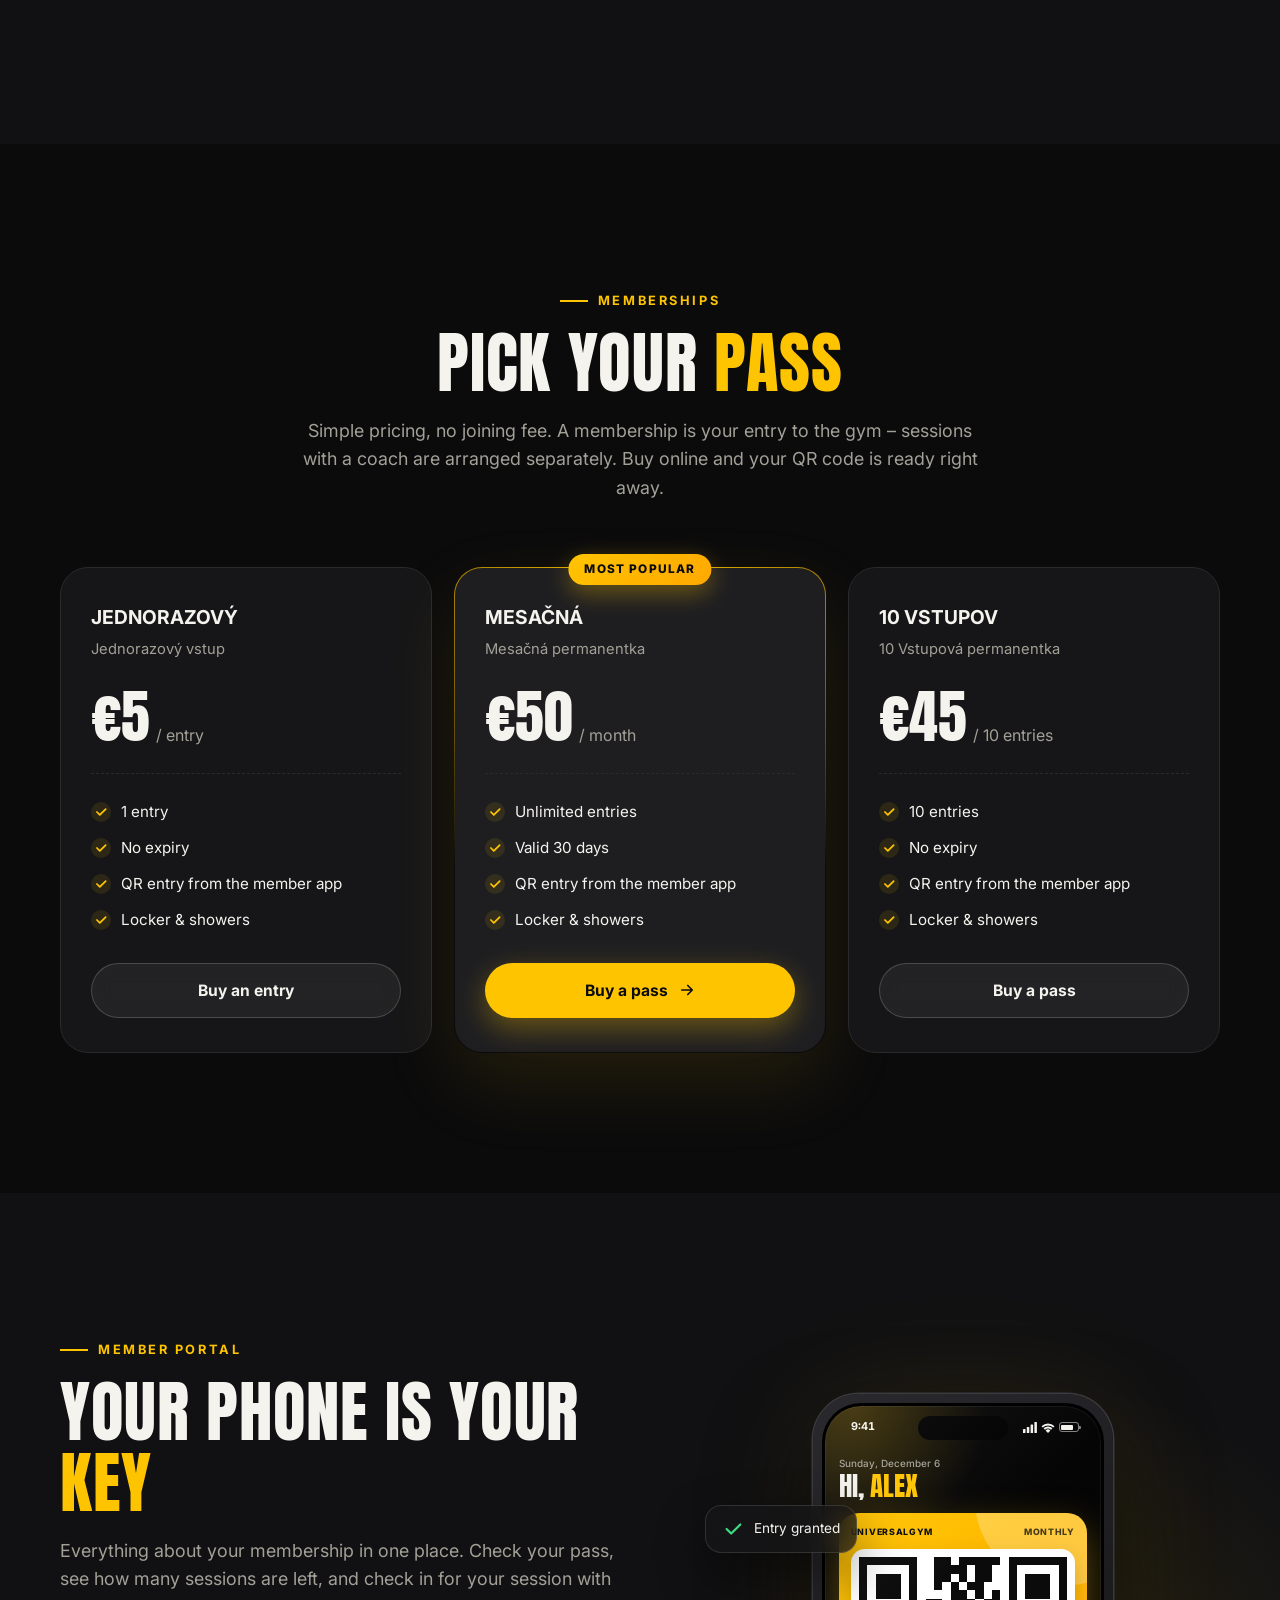
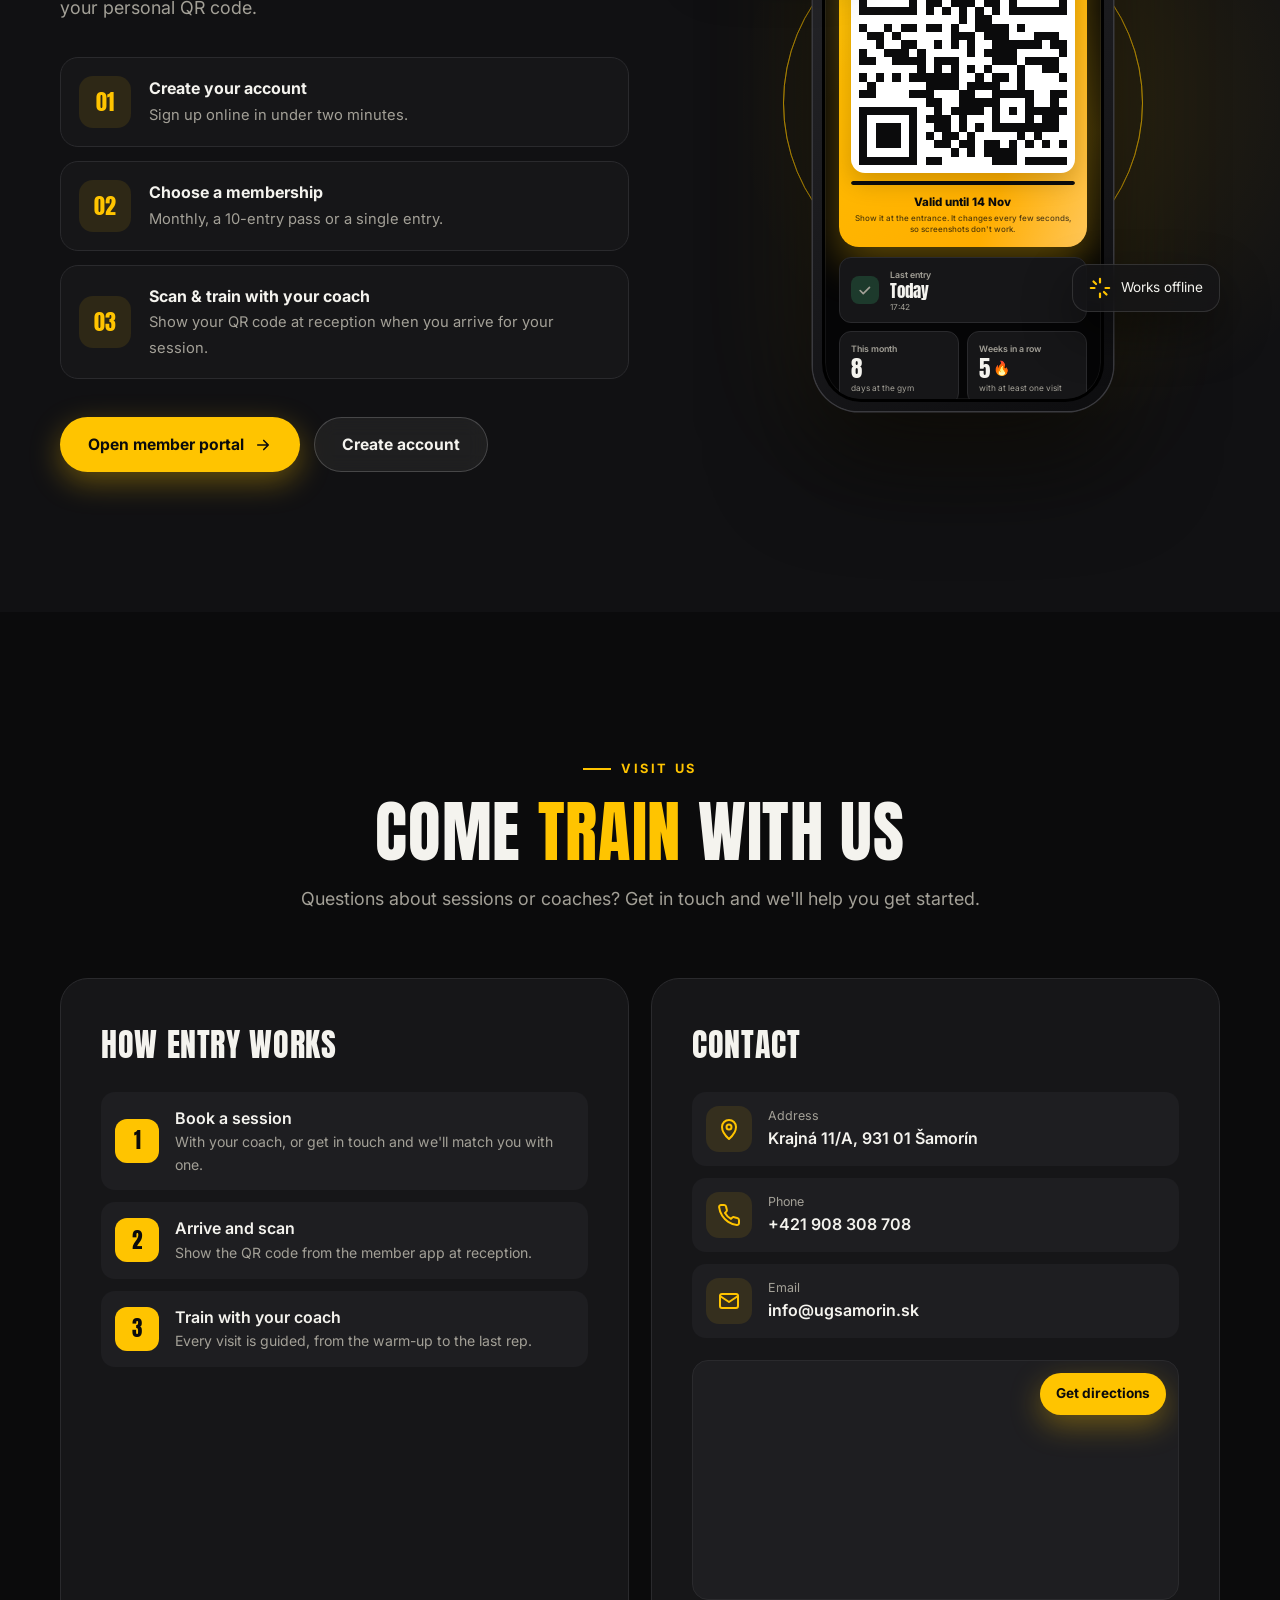
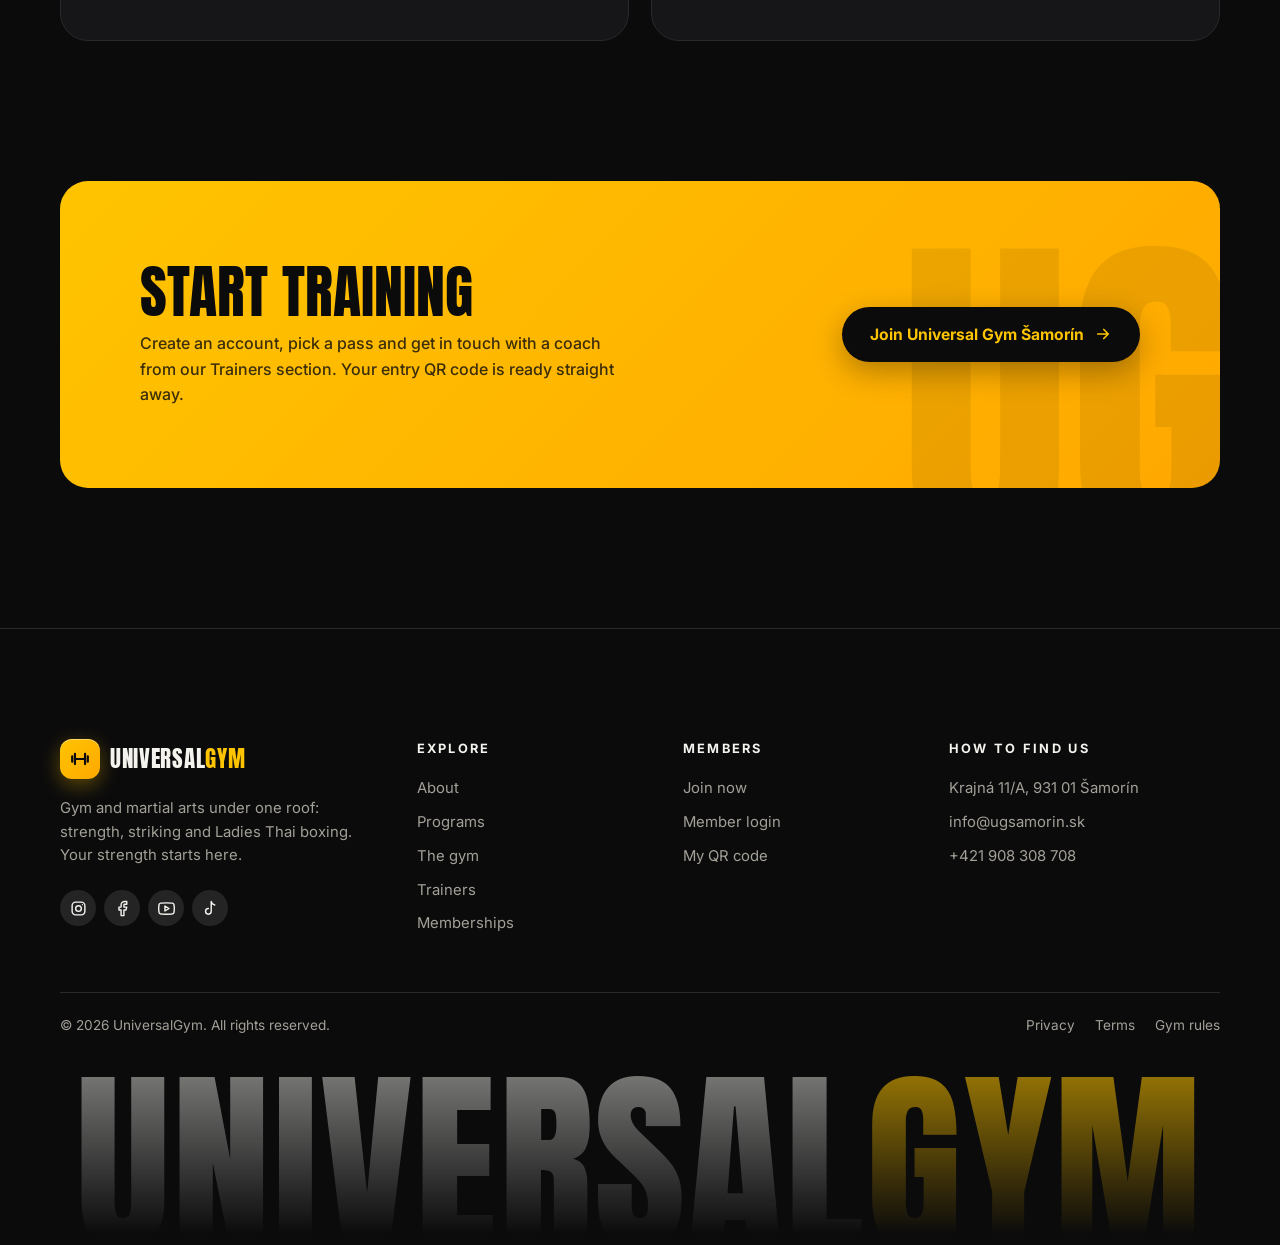
==== commit 7fbae7a1: "frontent fixes" ====
--- a/docs/index.html
+++ b/docs/index.html
@@ -21,14 +21,14 @@
 			href="https://fonts.googleapis.com/css2?family=Anton&family=Inter:wght@400;500;600;700;800&display=swap"
 			rel="stylesheet"
 		/>
-		<link rel="stylesheet" href="assets/css/home.css?v=27" />
+		<link rel="stylesheet" href="assets/css/home.css?v=28" />
 		<script>
 			document.documentElement.classList.add('js');
 		</script>
 		<!-- Texts in every language (Slovak is the default and is also written below as fallback). -->
-		<script src="assets/locales/sk.js?v=18"></script>
-		<script src="assets/locales/en.js?v=18"></script>
-		<script src="assets/locales/hu.js?v=18"></script>
+		<script src="assets/locales/sk.js?v=19"></script>
+		<script src="assets/locales/en.js?v=19"></script>
+		<script src="assets/locales/hu.js?v=19"></script>
 		<script src="assets/js/i18n.js"></script>
 		<script src="assets/js/site-header.js" defer></script>
 		<script src="assets/vendor/qrcode-generator-1.4.4.js" defer></script>
@@ -136,7 +136,7 @@
 			<section class="hero" id="top">
 				<div class="hero-media" data-parallax="0.25">
 					<img
-						src="assets/img/gym/IMG_6820.webp"
+						src="https://images.unsplash.com/photo-1605296867304-46d5465a13f1?w=2000&q=75&auto=format&fit=crop"
 						alt=""
 						fetchpriority="high"
 					/>
@@ -178,7 +178,7 @@
 						<div class="hero-stats intro" style="--d: 1000ms">
 							<div>
 								<strong
-									><b data-count="1200" data-count-delay="1000">0</b
+									><b data-count="280" data-count-delay="1000">0</b
 									><span>m²</span></strong
 								>
 								<small data-i18n="hero.statSpace">Tréningová plocha</small>
@@ -193,7 +193,7 @@
 							</div>
 							<div>
 								<strong
-									><b data-count="5" data-count-delay="1000">0</b
+									><b data-count="4" data-count-delay="1000">0</b
 									><span data-i18n="hero.statYearsUnit">roky</span></strong
 								>
 								<small data-i18n="hero.statYears">V komunite</small>
@@ -214,6 +214,12 @@
 							/>
 						</svg>
 						<span>Striking</span>
+						<svg viewBox="0 0 24 24">
+							<path
+								d="M12 2l2.9 6.9L22 10l-5.5 4.8L18 22l-6-3.6L6 22l1.5-7.2L2 10l7.1-1.1z"
+							/>
+						</svg>
+						<span>Sparring</span>
 						<svg viewBox="0 0 24 24">
 							<path
 								d="M12 2l2.9 6.9L22 10l-5.5 4.8L18 22l-6-3.6L6 22l1.5-7.2L2 10l7.1-1.1z"
@@ -251,6 +257,12 @@
 							/>
 						</svg>
 						<span>Striking</span>
+						<svg viewBox="0 0 24 24">
+							<path
+								d="M12 2l2.9 6.9L22 10l-5.5 4.8L18 22l-6-3.6L6 22l1.5-7.2L2 10l7.1-1.1z"
+							/>
+						</svg>
+						<span>Sparring</span>
 						<svg viewBox="0 0 24 24">
 							<path
 								d="M12 2l2.9 6.9L22 10l-5.5 4.8L18 22l-6-3.6L6 22l1.5-7.2L2 10l7.1-1.1z"
@@ -340,14 +352,10 @@
 									>Prečo Universal Gym Šamorín</span
 								>
 								<h2 class="title" data-i18n-html="about.title">
-									Jedna posilňovňa. <em>Všetko</em>, čo potrebuješ.
+									Viac než len fitness centrum. Sme jedna <em>rodina</em>.
 								</h2>
 								<p class="lead" data-i18n="about.lead">
-									Universal Gym Šamorín je viac než posilňovňa. Buduj silu na tréningovej
-									ploche, nauč sa údery, bráň sa s Krav Maga, otestuj kondíciu
-									na Metcone alebo sa pridaj k thajskému boxu pre ženy. V nedeľu
-									trénujú aj deti. Nech trénuješ čokoľvek, tréner je vždy pri
-									tebe.
+									Veríme, že gym nie je iba miesto, kam si prídeš zacvičiť. Je to miesto, kde sa stretávajú ľudia s rovnakou vášňou, navzájom sa motivujú, podporujú a spoločne prekonávajú svoje limity. Budujeme nielen silnejšie telá, ale aj priateľstvá, dôveru a atmosféru, do ktorej sa ľudia radi vracajú. Pretože skutočná sila gymu nie je len vo vybavení, ale predovšetkým v ľuďoch, ktorí ho tvoria.
 								</p>
 							</div>
 
@@ -359,10 +367,9 @@
 												d="M6.5 6.5v11M17.5 6.5v11M3.5 9v6M20.5 9v6M6.5 12h11"
 											/></svg
 									></span>
-									<h3 data-i18n="about.f1Title">Poriadne vybavenie</h3>
+									<h3 data-i18n="about.f1Title">Vybavenie</h3>
 									<p data-i18n="about.f1Text">
-										Klietky na drepy, platformy, jednoručky do 50 kg a stroje na
-										kotúče.
+										Vybavenie na silovo-kondičný tréning aj pre bojové športy.
 									</p>
 								</article>
 								<article class="feature reveal" style="--i: 1">
@@ -377,8 +384,7 @@
 									></span>
 									<h3 data-i18n="about.f2Title">Vstup cez QR kód</h3>
 									<p data-i18n="about.f2Text">
-										Príď na tréning a pri dverách ukáž kód z členskej aplikácie.
-										Funguje aj offline.
+										Príď na tréning a na recepcii ukáž kód z členskej aplikácie.
 									</p>
 								</article>
 								<article class="feature reveal" style="--i: 2">
@@ -405,8 +411,7 @@
 									></span>
 									<h3 data-i18n="about.f4Title">Bojové športy</h3>
 									<p data-i18n="about.f4Text">
-										Striking a thajský box pre ženy na vreciach, lapách a
-										žinenkách – pre začiatočníkov aj zápasníkov.
+										Striking, sparring, thajský box pre ženy a Krav Maga – pre začiatočníkov aj skúsených.
 									</p>
 								</article>
 							</div>
@@ -764,18 +769,37 @@
 					</div>
 
 					<div class="gallery" data-gallery>
-						<button class="shot big reveal zoom" type="button" style="--i: 0">
+						<button class="shot reveal zoom" type="button" style="--i: 0; --area: 1 / 1 / span 5 / span 4; --area-m: 1 / 1 / span 3 / span 2">
+							<img
+								src="assets/img/gym/IMG_6806.webp"
+								alt="Vstupná chodba so stojanom na obuv"
+								data-i18n-attr="alt:g14.alt"
+								loading="lazy"
+								decoding="async"
+							/>
+							<span class="caption"
+								><span
+									><b data-i18n="g14.title">Vstup</b
+									><small data-i18n="g14.text"
+										>Prezuj sa a môžeš začať</small
+									></span
+								><span class="zoom"
+									><svg viewBox="0 0 24 24">
+										<path d="M7 17L17 7M8 7h9v9" /></svg></span
+							></span>
+						</button>
+						<button class="shot reveal zoom" type="button" style="--i: 1; --area: 1 / 5 / span 3 / span 5; --area-m: 1 / 3 / span 2 / span 2">
 							<img
 								src="assets/img/gym/IMG_6820.webp"
 								alt="Hlavná tréningová plocha s gumenou podlahou"
-								data-i18n-attr="alt:g1.alt"
+								data-i18n-attr="alt:g2.alt"
 								loading="lazy"
 								decoding="async"
 							/>
 							<span class="caption"
 								><span
-									><b data-i18n="g1.title">Hlavná plocha</b
-									><small data-i18n="g1.text"
+									><b data-i18n="g2.title">Hlavná plocha</b
+									><small data-i18n="g2.text"
 										>Voľné váhy, stroje a kardio pod jednou strechou</small
 									></span
 								><span class="zoom"
@@ -783,18 +807,75 @@
 										<path d="M7 17L17 7M8 7h9v9" /></svg></span
 							></span>
 						</button>
-						<button class="shot tall reveal zoom" type="button" style="--i: 1">
+						<button class="shot reveal zoom" type="button" style="--i: 2; --area: 1 / 10 / span 3 / span 3; --area-m: 3 / 3 / span 3 / span 2">
+							<img
+								src="assets/img/gym/IMG_6816.webp"
+								alt="Stojan s medicinbalmi, gumami, jednoručkami a kettlebellami"
+								data-i18n-attr="alt:g4.alt"
+								loading="lazy"
+								decoding="async"
+							/>
+							<span class="caption"
+								><span
+									><b data-i18n="g4.title">Doplnky</b
+									><small data-i18n="g4.text"
+										>Medicinbaly, gumy a kettlebelly</small
+									></span
+								><span class="zoom"
+									><svg viewBox="0 0 24 24">
+										<path d="M7 17L17 7M8 7h9v9" /></svg></span
+							></span>
+						</button>
+						<button class="shot reveal zoom" type="button" style="--i: 3; --area: 4 / 5 / span 2 / span 4; --area-m: 4 / 1 / span 2 / span 2">
+							<img
+								src="assets/img/gym/IMG_6822.webp"
+								alt="Silová klietka s polohovateľnými lavičkami a gymnastickými kruhmi"
+								data-i18n-attr="alt:g5.alt"
+								loading="lazy"
+								decoding="async"
+							/>
+							<span class="caption"
+								><span
+									><b data-i18n="g5.title">Funkčný tréning</b
+									><small data-i18n="g5.text"
+										>Kruhy, popruhy a polohovateľné lavičky</small
+									></span
+								><span class="zoom"
+									><svg viewBox="0 0 24 24">
+										<path d="M7 17L17 7M8 7h9v9" /></svg></span
+							></span>
+						</button>
+						<button class="shot reveal zoom" type="button" style="--i: 4; --area: 4 / 9 / span 2 / span 4; --area-m: 6 / 1 / span 3 / span 4">
+							<img
+								src="assets/img/gym/IMG_6821.webp"
+								alt="Kondičná zóna s veslovacím trenažérom, plyo boxami a klietkou"
+								data-i18n-attr="alt:g9.alt"
+								loading="lazy"
+								decoding="async"
+							/>
+							<span class="caption"
+								><span
+									><b data-i18n="g9.title">Kondícia a klietka</b
+									><small data-i18n="g9.text"
+										>Veslo, plyo boxy a bojová klietka</small
+									></span
+								><span class="zoom"
+									><svg viewBox="0 0 24 24">
+										<path d="M7 17L17 7M8 7h9v9" /></svg></span
+							></span>
+						</button>
+						<button class="shot reveal zoom" type="button" style="--i: 5; --area: 6 / 1 / span 3 / span 5; --area-m: 9 / 1 / span 4 / span 2">
 							<img
 								src="assets/img/gym/IMG_6815.webp"
 								alt="Viacstanicový kladkový stroj s lavičkou"
-								data-i18n-attr="alt:g2.alt"
+								data-i18n-attr="alt:g3.alt"
 								loading="lazy"
 								decoding="async"
 							/>
 							<span class="caption"
 								><span
-									><b data-i18n="g2.title">Kladkové stroje</b
-									><small data-i18n="g2.text"
+									><b data-i18n="g3.title">Kladkové stroje</b
+									><small data-i18n="g3.text"
 										>Viac staníc pre celé telo</small
 									></span
 								><span class="zoom"
@@ -802,113 +883,37 @@
 										<path d="M7 17L17 7M8 7h9v9" /></svg></span
 							></span>
 						</button>
-						<button class="shot tall reveal zoom" type="button" style="--i: 2">
+						<button class="shot reveal zoom" type="button" style="--i: 6; --area: 6 / 6 / span 3 / span 3; --area-m: 9 / 3 / span 2 / span 2">
 							<img
-								src="assets/img/gym/IMG_6816.webp"
-								alt="Stojan s medicinbalmi, gumami, jednoručkami a kettlebellami"
-								data-i18n-attr="alt:g3.alt"
+								src="assets/img/gym/IMG_6825.webp"
+								alt="Veľká zápasnícka žinenka s boxovacími vrecami"
+								data-i18n-attr="alt:g1.alt"
 								loading="lazy"
 								decoding="async"
 							/>
 							<span class="caption"
 								><span
-									><b data-i18n="g3.title">Doplnky</b
-									><small data-i18n="g3.text"
-										>Medicinbaly, gumy a kettlebelly</small
+									><b data-i18n="g1.title">Zápasnícka žinenka</b
+									><small data-i18n="g1.text"
+										>Žinenky a boxovacie vrecia</small
 									></span
 								><span class="zoom"
 									><svg viewBox="0 0 24 24">
 										<path d="M7 17L17 7M8 7h9v9" /></svg></span
 							></span>
 						</button>
-						<button class="shot tall reveal zoom" type="button" style="--i: 3">
-							<img
-								src="assets/img/gym/IMG_6813.webp"
-								alt="Silová klietka s lavičkami a závesnými popruhmi"
-								data-i18n-attr="alt:g4.alt"
-								loading="lazy"
-								decoding="async"
-							/>
-							<span class="caption"
-								><span
-									><b data-i18n="g4.title">Silová klietka</b
-									><small data-i18n="g4.text"
-										>Hrazdy, lavičky a závesné popruhy</small
-									></span
-								><span class="zoom"
-									><svg viewBox="0 0 24 24">
-										<path d="M7 17L17 7M8 7h9v9" /></svg></span
-							></span>
-						</button>
-						<button class="shot tall reveal zoom" type="button" style="--i: 4">
-							<img
-								src="assets/img/gym/IMG_6817.webp"
-								alt="Rad vzduchových bicyklov a lyžiarsky trenažér"
-								data-i18n-attr="alt:g5.alt"
-								loading="lazy"
-								decoding="async"
-							/>
-							<span class="caption"
-								><span
-									><b data-i18n="g5.title">Kondičná zóna</b
-									><small data-i18n="g5.text"
-										>Air bicykle a lyžiarsky trenažér</small
-									></span
-								><span class="zoom"
-									><svg viewBox="0 0 24 24">
-										<path d="M7 17L17 7M8 7h9v9" /></svg></span
-							></span>
-						</button>
-						<button class="shot wide reveal zoom" type="button" style="--i: 5">
-							<img
-								src="assets/img/gym/IMG_6822.webp"
-								alt="Silová klietka s polohovateľnými lavičkami a gymnastickými kruhmi"
-								data-i18n-attr="alt:g6.alt"
-								loading="lazy"
-								decoding="async"
-							/>
-							<span class="caption"
-								><span
-									><b data-i18n="g6.title">Funkčný tréning</b
-									><small data-i18n="g6.text"
-										>Kruhy, popruhy a polohovateľné lavičky</small
-									></span
-								><span class="zoom"
-									><svg viewBox="0 0 24 24">
-										<path d="M7 17L17 7M8 7h9v9" /></svg></span
-							></span>
-						</button>
-						<button class="shot wide reveal zoom" type="button" style="--i: 6">
-							<img
-								src="assets/img/gym/IMG_6821.webp"
-								alt="Kondičná zóna s veslovacím trenažérom, plyo boxami a klietkou"
-								data-i18n-attr="alt:g7.alt"
-								loading="lazy"
-								decoding="async"
-							/>
-							<span class="caption"
-								><span
-									><b data-i18n="g7.title">Kondícia a klietka</b
-									><small data-i18n="g7.text"
-										>Veslo, plyo boxy a bojová klietka</small
-									></span
-								><span class="zoom"
-									><svg viewBox="0 0 24 24">
-										<path d="M7 17L17 7M8 7h9v9" /></svg></span
-							></span>
-						</button>
-						<button class="shot big reveal zoom" type="button" style="--i: 7">
+						<button class="shot reveal zoom" type="button" style="--i: 7; --area: 6 / 9 / span 3 / span 4; --area-m: 11 / 3 / span 2 / span 2">
 							<img
 								src="assets/img/gym/IMG_6802.webp"
 								alt="Oddychová zóna so stolíkmi a výhľadom do posilňovne"
-								data-i18n-attr="alt:g8.alt"
+								data-i18n-attr="alt:g12.alt"
 								loading="lazy"
 								decoding="async"
 							/>
 							<span class="caption"
 								><span
-									><b data-i18n="g8.title">Oddychová zóna</b
-									><small data-i18n="g8.text"
+									><b data-i18n="g12.title">Oddychová zóna</b
+									><small data-i18n="g12.text"
 										>Posedenie pred tréningom aj po ňom</small
 									></span
 								><span class="zoom"
@@ -916,197 +921,10 @@
 										<path d="M7 17L17 7M8 7h9v9" /></svg></span
 							></span>
 						</button>
-						<button class="shot tall reveal zoom" type="button" style="--i: 8">
-							<img
-								src="assets/img/gym/IMG_6806.webp"
-								alt="Vstupná chodba so stojanom na obuv"
-								data-i18n-attr="alt:g9.alt"
-								loading="lazy"
-								decoding="async"
-							/>
-							<span class="caption"
-								><span
-									><b data-i18n="g9.title">Vstup</b
-									><small data-i18n="g9.text"
-										>Prezuj sa a môžeš začať</small
-									></span
-								><span class="zoom"
-									><svg viewBox="0 0 24 24">
-										<path d="M7 17L17 7M8 7h9v9" /></svg></span
-							></span>
-						</button>
-						<button class="shot tall reveal zoom" type="button" style="--i: 9">
-							<img
-								src="assets/img/gym/IMG_6807.webp"
-								alt="Šatňa so žlto-sivými skrinkami a lavičkami"
-								data-i18n-attr="alt:g10.alt"
-								loading="lazy"
-								decoding="async"
-							/>
-							<span class="caption"
-								><span
-									><b data-i18n="g10.title">Šatne</b
-									><small data-i18n="g10.text"
-										>Skrinky a lavičky</small
-									></span
-								><span class="zoom"
-									><svg viewBox="0 0 24 24">
-										<path d="M7 17L17 7M8 7h9v9" /></svg></span
-							></span>
-						</button>
-						<button class="shot tall reveal zoom" type="button" style="--i: 10">
-							<img
-								src="assets/img/gym/IMG_6825.webp"
-								alt="Bojová sála so žinenkami a boxovacími vrecami"
-								data-i18n-attr="alt:g11.alt"
-								loading="lazy"
-								decoding="async"
-							/>
-							<span class="caption"
-								><span
-									><b data-i18n="g11.title">Bojová sála</b
-									><small data-i18n="g11.text"
-										>Žinenky a boxovacie vrecia</small
-									></span
-								><span class="zoom"
-									><svg viewBox="0 0 24 24">
-										<path d="M7 17L17 7M8 7h9v9" /></svg></span
-							></span>
-						</button>
-						<button class="shot tall reveal zoom" type="button" style="--i: 11">
-							<img
-								src="assets/img/gym/IMG_6828.webp"
-								alt="Kožené boxovacie vrece pred stenou s logom Universal Gym"
-								data-i18n-attr="alt:g12.alt"
-								loading="lazy"
-								decoding="async"
-							/>
-							<span class="caption"
-								><span
-									><b data-i18n="g12.title">Boxovacie vrecia</b
-									><small data-i18n="g12.text"
-										>Na údery aj kopy</small
-									></span
-								><span class="zoom"
-									><svg viewBox="0 0 24 24">
-										<path d="M7 17L17 7M8 7h9v9" /></svg></span
-							></span>
-						</button>
-						<button class="shot wide reveal zoom" type="button" style="--i: 12">
-							<img
-								src="assets/img/gym/IMG_6829.webp"
-								alt="Boxovací trenažér pred stenou s logom Universal Gym"
-								data-i18n-attr="alt:g13.alt"
-								loading="lazy"
-								decoding="async"
-							/>
-							<span class="caption"
-								><span
-									><b data-i18n="g13.title">Boxovací trenažér</b
-									><small data-i18n="g13.text"
-										>Na presnosť a rýchlosť úderov</small
-									></span
-								><span class="zoom"
-									><svg viewBox="0 0 24 24">
-										<path d="M7 17L17 7M8 7h9v9" /></svg></span
-							></span>
-						</button>
-						<button class="shot wide reveal zoom" type="button" style="--i: 13">
-							<img
-								src="assets/img/gym/IMG_6818.webp"
-								alt="Veslovací trenažér Concept2 na hlavnej ploche"
-								data-i18n-attr="alt:g14.alt"
-								loading="lazy"
-								decoding="async"
-							/>
-							<span class="caption"
-								><span
-									><b data-i18n="g14.title">Veslovanie</b
-									><small data-i18n="g14.text"
-										>Concept2 a ďalšie kardio stroje</small
-									></span
-								><span class="zoom"
-									><svg viewBox="0 0 24 24">
-										<path d="M7 17L17 7M8 7h9v9" /></svg></span
-							></span>
-						</button>
-						<button class="shot tall reveal zoom" type="button" style="--i: 14">
-							<img
-								src="assets/img/gym/IMG_6810.webp"
-								alt="Dva bežecké pásy pred zelenou stenou s televízorom"
-								data-i18n-attr="alt:g15.alt"
-								loading="lazy"
-								decoding="async"
-							/>
-							<span class="caption"
-								><span
-									><b data-i18n="g15.title">Bežecké pásy</b
-									><small data-i18n="g15.text"
-										>S televízorom pred sebou</small
-									></span
-								><span class="zoom"
-									><svg viewBox="0 0 24 24">
-										<path d="M7 17L17 7M8 7h9v9" /></svg></span
-							></span>
-						</button>
-						<button class="shot tall reveal zoom" type="button" style="--i: 15">
-							<img
-								src="assets/img/gym/IMG_6811.webp"
-								alt="Pohľad z bežeckého pásu na televízor"
-								data-i18n-attr="alt:g16.alt"
-								loading="lazy"
-								decoding="async"
-							/>
-							<span class="caption"
-								><span
-									><b data-i18n="g16.title">Kardio</b
-									><small data-i18n="g16.text"
-										>Beh s výhľadom na obrazovku</small
-									></span
-								><span class="zoom"
-									><svg viewBox="0 0 24 24">
-										<path d="M7 17L17 7M8 7h9v9" /></svg></span
-							></span>
-						</button>
-						<button class="shot wide reveal zoom" type="button" style="--i: 16">
-							<img
-								src="assets/img/gym/IMG_6814.webp"
-								alt="Kladkový stroj, jednoručky a stojan s doplnkami"
-								data-i18n-attr="alt:g17.alt"
-								loading="lazy"
-								decoding="async"
-							/>
-							<span class="caption"
-								><span
-									><b data-i18n="g17.title">Kladky a jednoručky</b
-									><small data-i18n="g17.text"
-										>Všetko na dosah</small
-									></span
-								><span class="zoom"
-									><svg viewBox="0 0 24 24">
-										<path d="M7 17L17 7M8 7h9v9" /></svg></span
-							></span>
-						</button>
-						<button class="shot wide reveal zoom" type="button" style="--i: 17">
-							<img
-								src="assets/img/gym/IMG_6803.webp"
-								alt="Recepcia s výhľadom do posilňovne"
-								data-i18n-attr="alt:g18.alt"
-								loading="lazy"
-								decoding="async"
-							/>
-							<span class="caption"
-								><span
-									><b data-i18n="g18.title">Recepcia</b
-									><small data-i18n="g18.text"
-										>Privítame ťa hneď pri vchode</small
-									></span
-								><span class="zoom"
-									><svg viewBox="0 0 24 24">
-										<path d="M7 17L17 7M8 7h9v9" /></svg></span
-							></span>
-						</button>
-					</div>
+					</div>
+					<p class="gallery-more reveal">
+						<a href="galeria.html"><span data-i18n="gym.more">Zobraziť všetky fotky</span><svg viewBox="0 0 24 24" aria-hidden="true"><path d="M5 12h14M13 6l6 6-6 6" /></svg></a>
+					</p>
 				</div>
 			</section>
 
@@ -1235,7 +1053,7 @@
 								<div>
 									<b data-i18n="app.s3Title">Naskenuj a trénuj s trénerom</b
 									><span data-i18n="app.s3Text"
-										>Pri príchode na tréning ukáž QR kód pri dverách.</span
+										>Pri príchode na tréning ukáž QR kód na recepcii.</span
 									>
 								</div>
 							</li>
@@ -1345,7 +1163,7 @@
 								<li>
 									<b data-i18n="entry.s2Title">Príď a naskenuj</b
 									><span data-i18n="entry.s2Text"
-										>Pri dverách ukáž QR kód z členskej aplikácie.</span
+										>Na recepcii ukáž QR kód z členskej aplikácie.</span
 									>
 								</li>
 								<li>
@@ -1436,10 +1254,9 @@
 					<div class="cta reveal zoom">
 						<div class="cta-inner">
 							<div>
-								<h2 data-i18n="cta.title">Rezervuj si prvý tréning</h2>
+								<h2 data-i18n="cta.title">Začni trénovať</h2>
 								<p data-i18n="cta.text">
-									Vytvor si účet, vyber permanentku a spoznaj svojho trénera. QR
-									kód máš pripravený skôr, než prídeš k dverám.
+									Vytvor si účet, vyber si permanentku a ozvi sa trénerovi zo sekcie Tréneri. QR kód na vstup máš pripravený hneď.
 								</p>
 							</div>
 							<a class="btn btn-dark" href="#test-off" data-test-off>
--- a/docs/assets/css/home.css
+++ b/docs/assets/css/home.css
@@ -606,7 +606,7 @@
 
 
 .hero-title {
-  margin: 0 0 40px;
+  margin: 0 0 calc(40px + 0.39em); /* + the 1.5 × 0.26em that line 3 is nudged down */
   font-family: var(--font-display);
   font-size: clamp(3.4rem, 10vw, 7rem);
   font-weight: 400;
@@ -616,12 +616,12 @@
 }
 
 /* Each line slides up from behind a mask */
-.hero-title .line { display: block; overflow: hidden; padding: 0.14em 0 0.04em; margin-top: -0.14em; } /* top room keeps accents (É, Á, Ü) from being clipped */
+.hero-title .line { display: block; overflow: hidden; padding: 0.22em 0 0.04em; margin-top: -0.22em; } /* top room keeps accents (É, Á, Ü) and the outlined letters from being clipped */
 /* Lines 2 and 3 are nudged down (without changing the headline's height, so line 1 and
    everything around it stay exactly where they were) so accents like Č and Í don't touch the line above. */
-.hero-title .line { --nudge: 0.08em; position: relative; }
+.hero-title .line { --nudge: 0.26em; position: relative; }
 .hero-title .line:nth-child(2) { top: var(--nudge); }
-.hero-title .line:nth-child(3) { top: calc(var(--nudge) * 2); }
+.hero-title .line:nth-child(3) { top: calc(var(--nudge) * 1.5); }
 .hero-title .line > span { display: inline-block; transform: translateY(110%); animation: line-up 1s var(--ease-out) forwards; animation-delay: calc(150ms + var(--i, 0) * 130ms); }
 @keyframes line-up { to { transform: none; } }
 
@@ -853,10 +853,12 @@
    Gym gallery (bento grid + lightbox)
    ===================================================================== */
 
+/* Every photo gets an explicit grid-area in the HTML (--area on desktop, --area-m on phones),
+   from hand-made layouts per photo count, so the gallery always tiles a clean rectangle. */
 .gallery {
   display: grid;
-  grid-template-columns: repeat(4, 1fr);
-  grid-auto-rows: 220px;
+  grid-template-columns: repeat(12, 1fr);
+  grid-auto-rows: clamp(64px, 8vw, 112px);
   gap: 16px;
 }
 
@@ -871,11 +873,8 @@
   cursor: zoom-in;
   text-align: left;
   color: var(--text);
-}
-.shot.wide { grid-column: span 2; }
-.shot.tall { grid-row: span 2; }
-.shot.big { grid-column: span 2; grid-row: span 2; }
-.shot.full { grid-column: 1 / -1; }
+  grid-area: var(--area, auto);
+}
 
 .shot img { width: 100%; height: 100%; object-fit: cover; transition: transform 900ms var(--ease-out), filter 500ms ease; filter: saturate(0.85) brightness(0.85); }
 .shot:hover img, .shot:focus-visible img { transform: scale(1.08); filter: saturate(1.05) brightness(1); }
@@ -896,6 +895,8 @@
   transition: transform 400ms var(--ease);
 }
 .shot:hover .caption, .shot:focus-visible .caption { transform: none; }
+/* Touch screens have no hover, so show captions in their final position */
+@media (hover: none) { .shot .caption { transform: none; } }
 .caption b { display: block; font-size: 1.05rem; }
 .caption small { color: color-mix(in srgb, var(--text) 70%, transparent); font-size: 0.82rem; }
 
@@ -914,6 +915,25 @@
 }
 .caption .zoom svg { width: 18px; height: 18px; fill: none; stroke: currentColor; stroke-width: 2.4; stroke-linecap: round; }
 .shot:hover .zoom, .shot:focus-visible .zoom { opacity: 1; transform: none; }
+
+/* "Show all photos" link under the homepage gallery and galeria.html */
+.gallery-more { margin: 32px 0 0; text-align: center; }
+.gallery-more a, .gallery-back {
+  display: inline-flex;
+  align-items: center;
+  gap: 8px;
+  font-weight: 600;
+  text-decoration: none;
+  transition: color 200ms ease;
+}
+.gallery-more a { color: var(--primary); }
+.gallery-more a:hover { color: var(--text); }
+.gallery-back { margin-bottom: clamp(28px, 4vw, 44px); color: var(--muted); font-size: 0.85rem; }
+.gallery-back:hover { color: var(--primary); }
+.gallery-more svg, .gallery-back svg { width: 18px; height: 18px; fill: none; stroke: currentColor; stroke-width: 2; stroke-linecap: round; stroke-linejoin: round; transition: transform 250ms var(--ease); }
+.gallery-more a:hover svg { transform: translateX(4px); }
+.gallery-back:hover svg { transform: translateX(-4px); }
+.gallery-page { padding-top: calc(var(--topbar-h) + clamp(40px, 6vw, 72px)); }
 
 /* Lightbox */
 .lightbox {
@@ -1472,6 +1492,9 @@
   color: rgba(0 0 0 / 0.08);
 }
 .cta-inner { display: flex; flex-wrap: wrap; align-items: center; justify-content: space-between; gap: 28px; }
+/* The text shrinks before the button wraps, so on desktop the button stays on the right */
+.cta-inner > div { flex: 1 1 320px; min-width: 0; }
+.cta-inner > .btn { flex: none; }
 .cta h2 { margin: 0 0 8px; font-family: var(--font-display); font-size: clamp(2.2rem, 5vw, 3.6rem); font-weight: 400; line-height: 1.08; text-transform: uppercase; }
 .cta p { margin: 0; max-width: 480px; font-weight: 500; opacity: 0.8; }
 
@@ -1660,7 +1683,6 @@
   .about-media { max-width: 520px; margin: 0 auto 40px; }
   .plans { grid-template-columns: 1fr; max-width: 460px; margin: 0 auto; gap: 30px; }
   .plans[data-count] { grid-template-columns: 1fr; }
-  .gallery { grid-template-columns: repeat(2, 1fr); grid-auto-rows: 180px; }
   .phone-wrap { margin-top: 20px; }
   /* Member portal on narrow screens: text, steps, then the phone, then the buttons.
      The text column 'dissolves' so its parts can be reordered around the phone. */
@@ -1837,13 +1859,13 @@
   :root { --gutter: 16px; --topbar-h: 64px; }
   /* Bigger hero headline on phones. English gets its own size because
      "YOUR STRENGTH" is much wider than the Slovak and Hungarian lines. */
-  .hero-title { font-size: clamp(3.4rem, calc(20vw - 2px), 5.5rem); }
+  .hero-title { font-size: clamp(3.4rem, calc(20vw - 2px), 5.5rem); margin-bottom: 40px; } /* the stats make room for the nudge here */
   html[lang="en"] .hero-title { font-size: clamp(3rem, calc(17vw - 6px), 5.5rem); }
   /* Taller letters without making the lines wider: each line is stretched vertically,
      and the extra margin makes room for the stretched height (about 25% of a line). */
-  .hero-title .line { transform: scaleY(1.25); transform-origin: top left; margin-bottom: 0.36em; --nudge: 0.18em; }
-  /* the stats move down by as much as line 3 was nudged (2 × 0.18em of the headline size), so they don't touch it */
-  .hero .hero-stats { position: relative; top: calc(clamp(3.4rem, calc(20vw - 2px), 5.5rem) * 0.36); }
+  .hero-title .line { transform: scaleY(1.25); transform-origin: top left; margin-bottom: 0.36em; --nudge: 0.42em; }
+  /* the stats move down by as much as line 3 was nudged (1.5 × 0.42em of the headline size), so they don't touch it */
+  .hero .hero-stats { position: relative; top: calc(clamp(3.4rem, calc(20vw - 2px), 5.5rem) * 0.63); }
   .lang-fab { left: 16px; bottom: 16px; height: 46px; padding: 0 14px 0 12px; }
   /* Contact panels: let them shrink to the screen and wrap long text (the email), so they stay centred */
   .visit-grid { grid-template-columns: minmax(0, 1fr); }
@@ -1852,18 +1874,21 @@
   .panel h3 { font-size: 1.7rem; }
   .hero { padding-bottom: 100px; }
   .hero-actions .btn { flex: 1 1 100%; }
+  .cta-inner > .btn { flex: 1 1 100%; } /* full width under the text, so the long label fits */
   .hero .hero-actions { display: none; } /* phones: no buttons in the hero (they're in the navbar menu and further down) */
   .title { font-size: clamp(2.6rem, 12.5vw, 3.6rem); } /* bigger section headings on phones */
-  .hero-stats { display: grid; grid-template-columns: repeat(3, auto); justify-content: space-between; gap: 16px; margin-top: 40px; }
+  .hero-stats { display: grid; grid-auto-flow: column; justify-content: space-between; gap: 16px; margin-top: 40px; }
   .hero-stats strong { font-size: 1.8rem; }
   .hero-stats small { font-size: 0.75rem; }
   .account-slot .login-link { padding: 9px 14px; font-size: 0.88rem; }
   .features { grid-template-columns: 1fr; }
   .about-media .frame-small { right: -8px; bottom: -24px; }
   .spin-badge { top: -24px; left: -12px; width: 110px; height: 110px; }
-  .gallery { grid-template-columns: 1fr 1fr; grid-auto-rows: 150px; gap: 10px; }
-  .shot.big { grid-column: span 2; }
-  .shot.wide { grid-column: span 2; }
+  /* Phones: their own layouts on a 4-column grid */
+  .gallery { grid-template-columns: repeat(4, 1fr); grid-auto-rows: clamp(52px, 17vw, 84px); gap: 8px; }
+  .shot { grid-area: var(--area-m, auto); border-radius: 16px; }
+  .shot .caption { left: 14px; right: 14px; bottom: 12px; }
+  .caption b { font-size: 0.95rem; }
   .caption small { display: none; }
   .trainers { --show: 1; --gap: 14px; }
   .trainer-wrap { scroll-snap-align: center; }
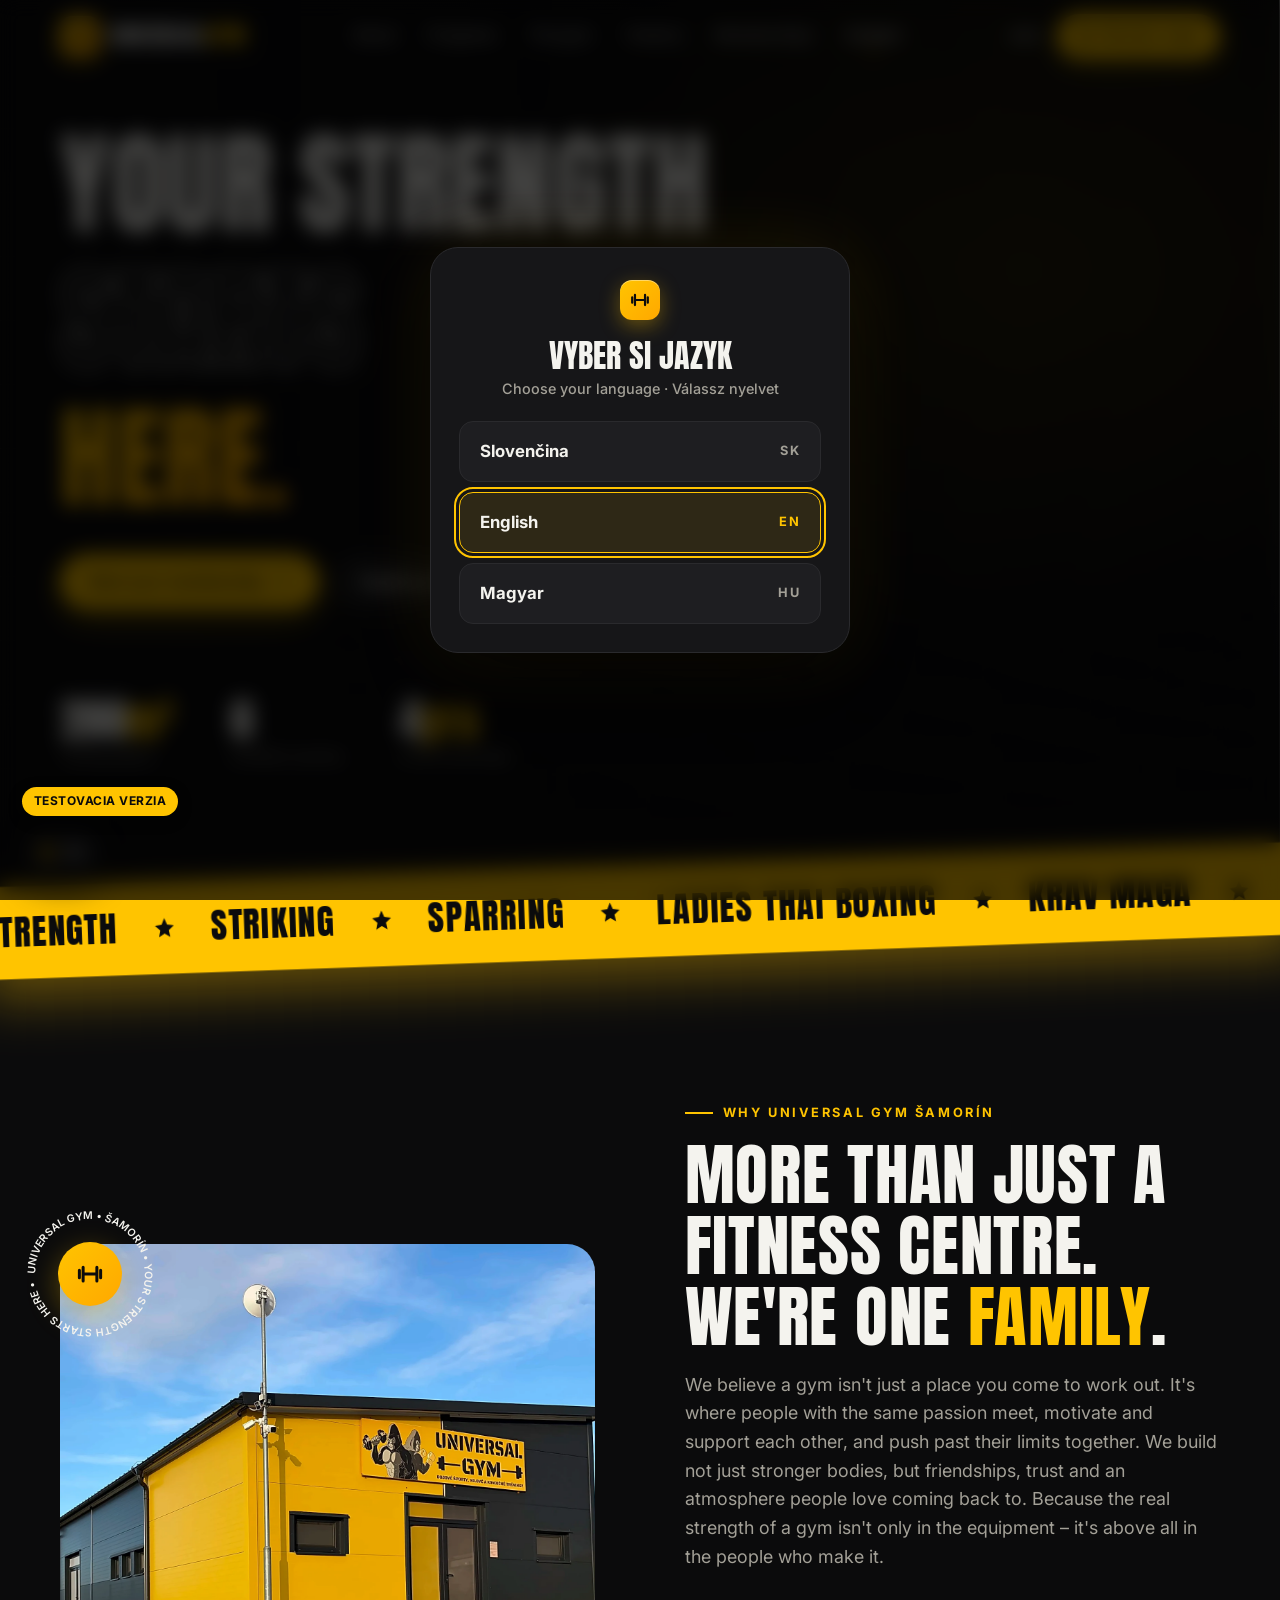
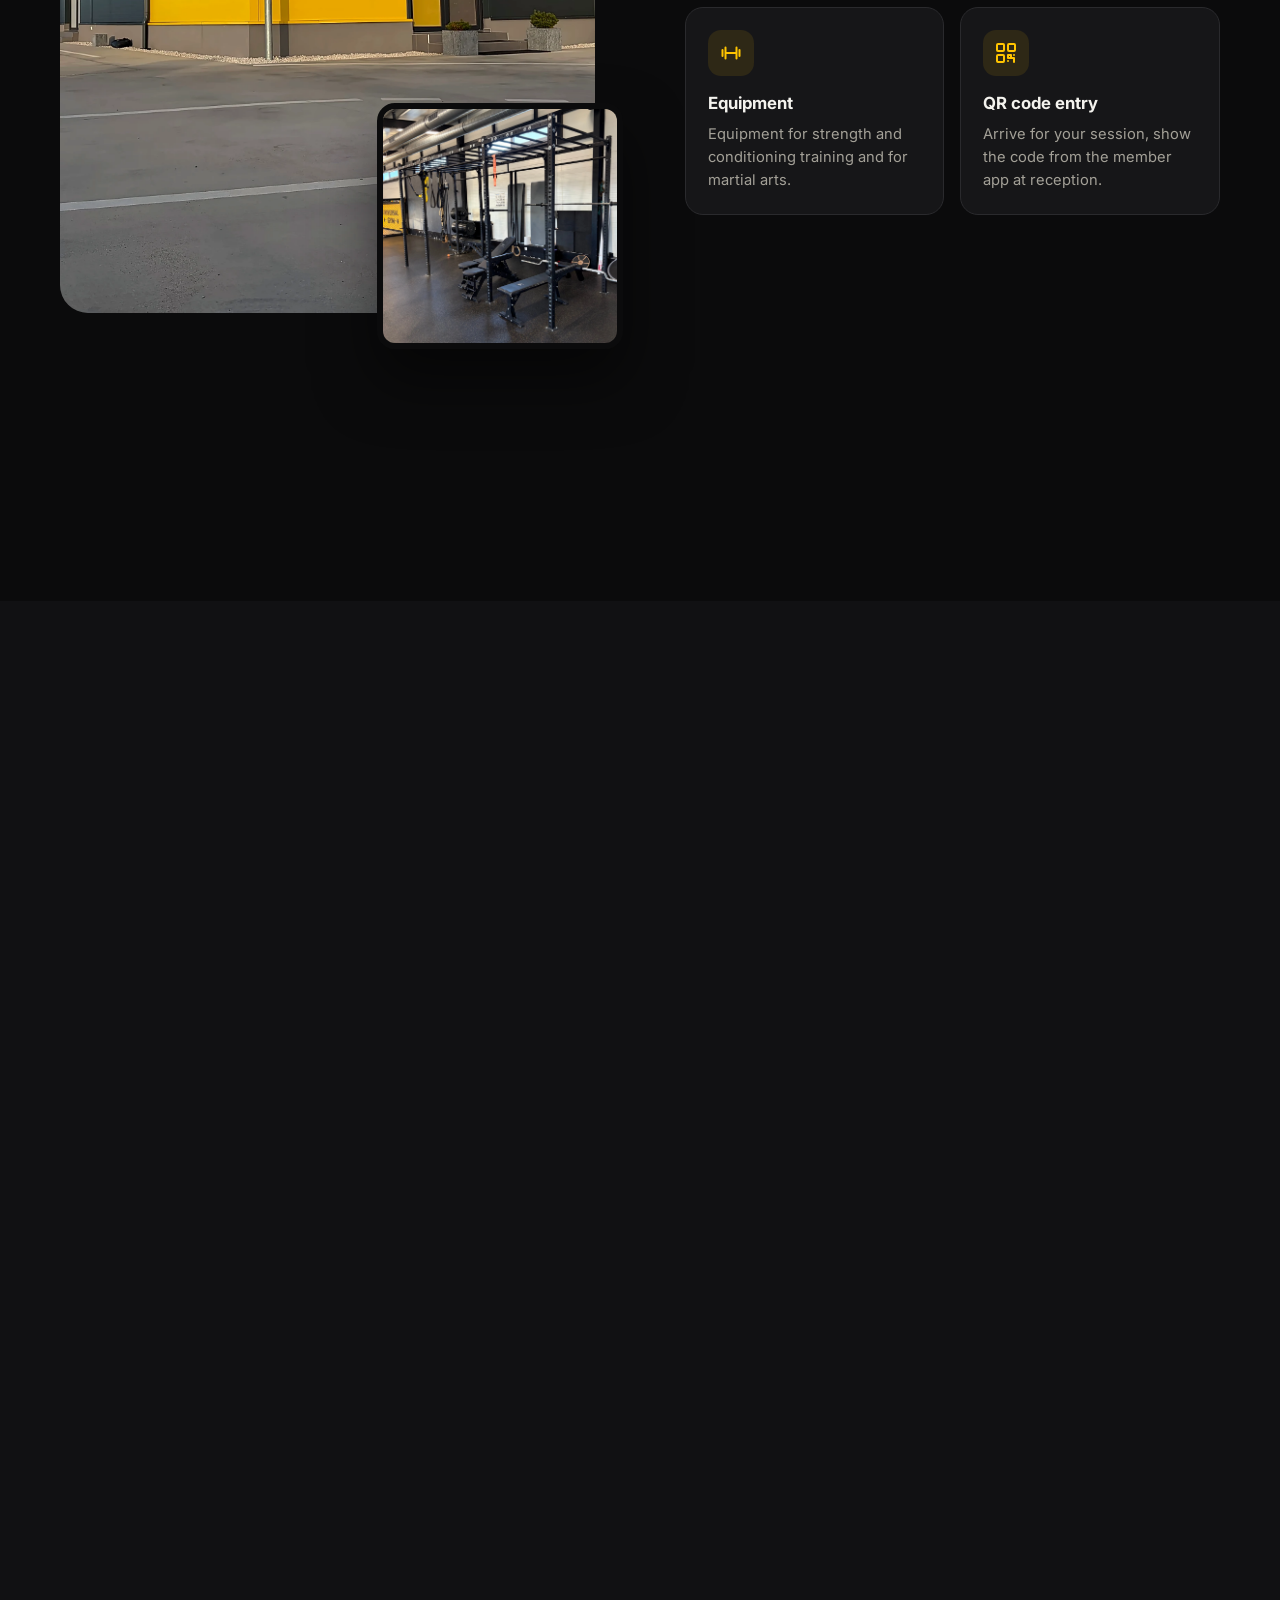
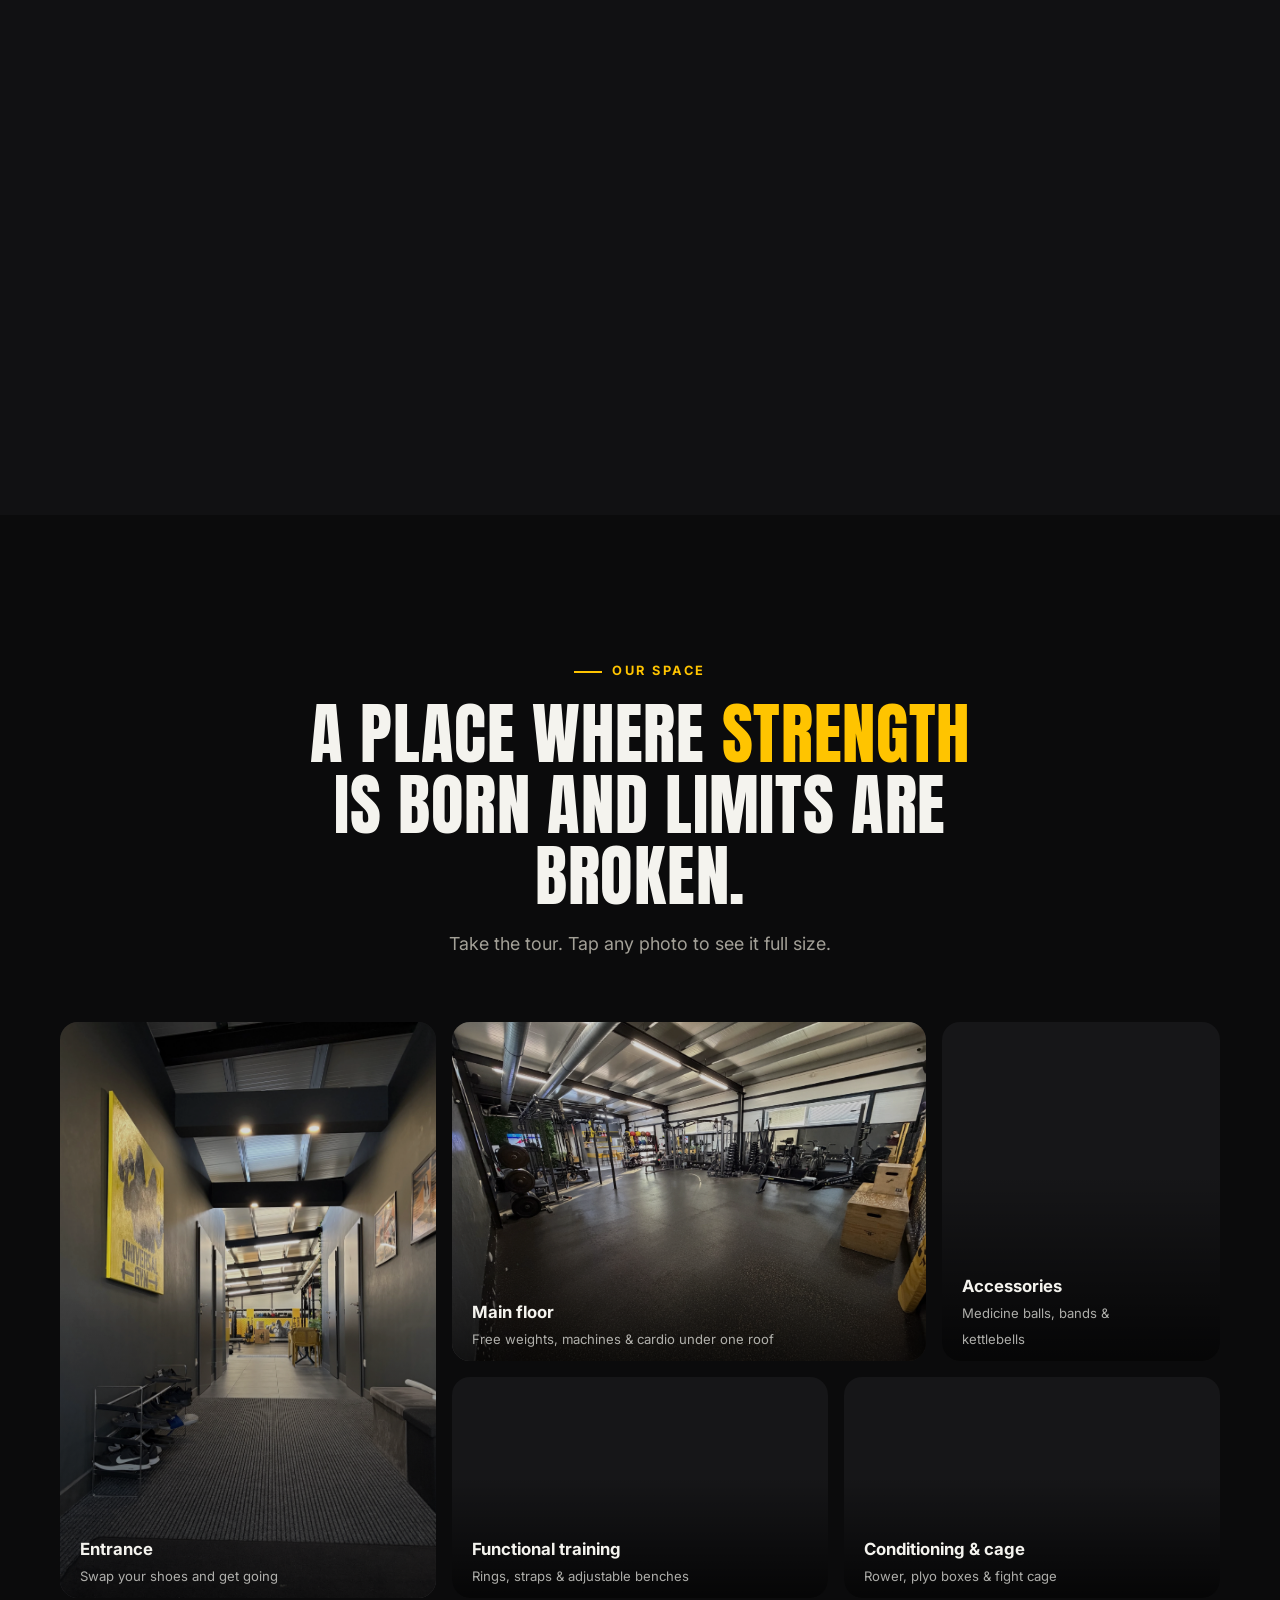
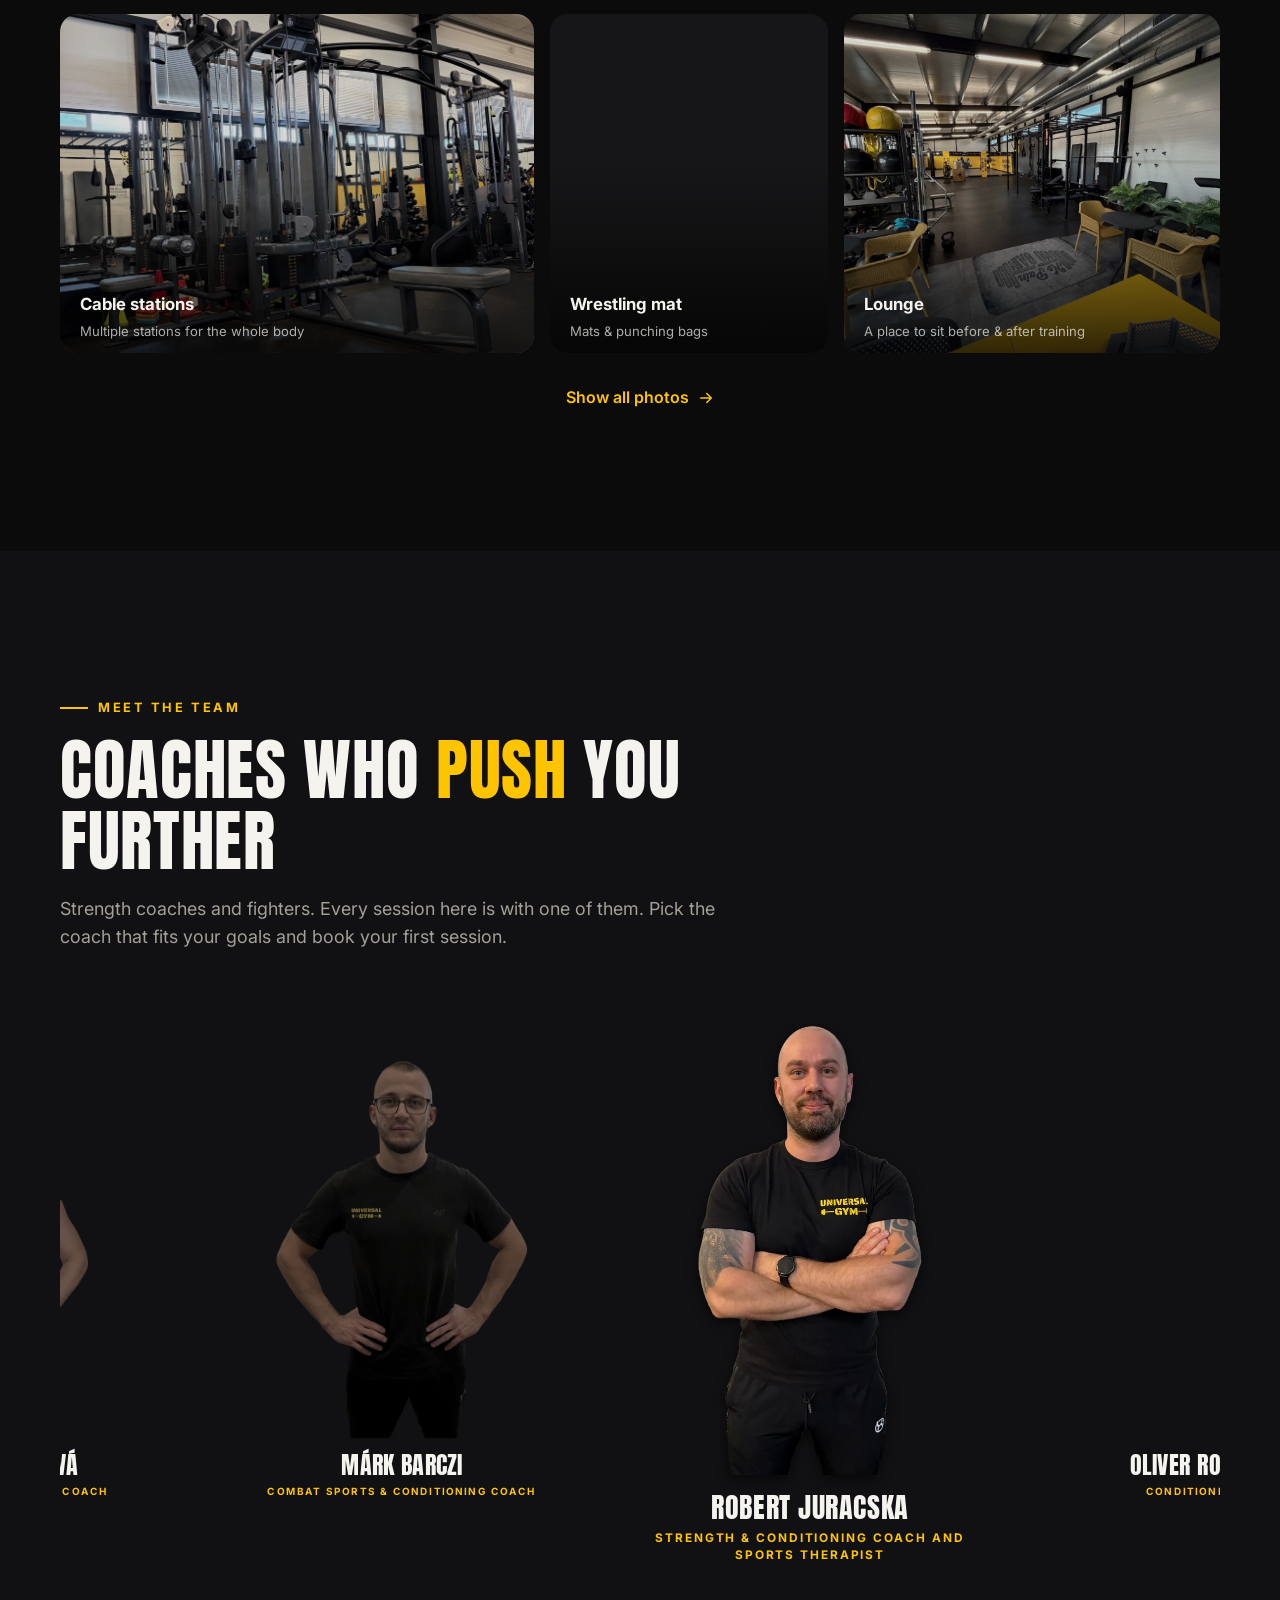
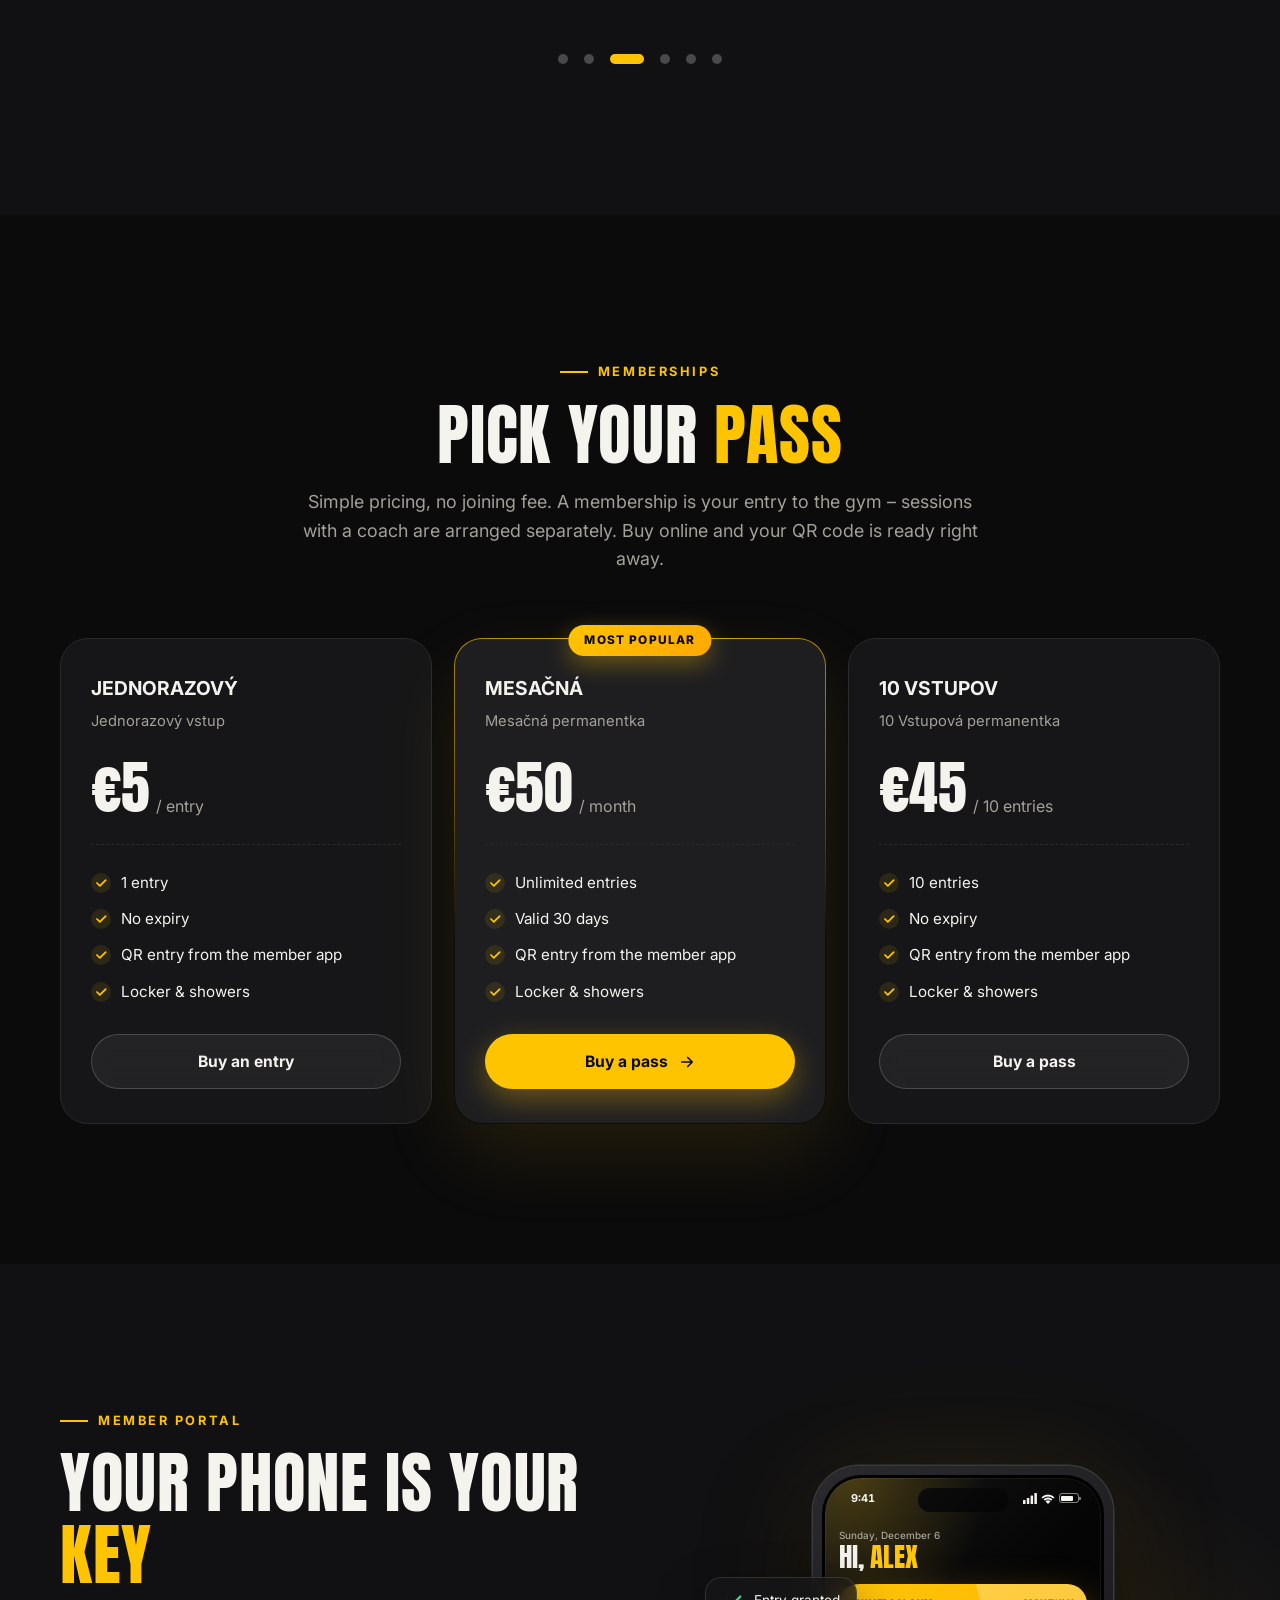
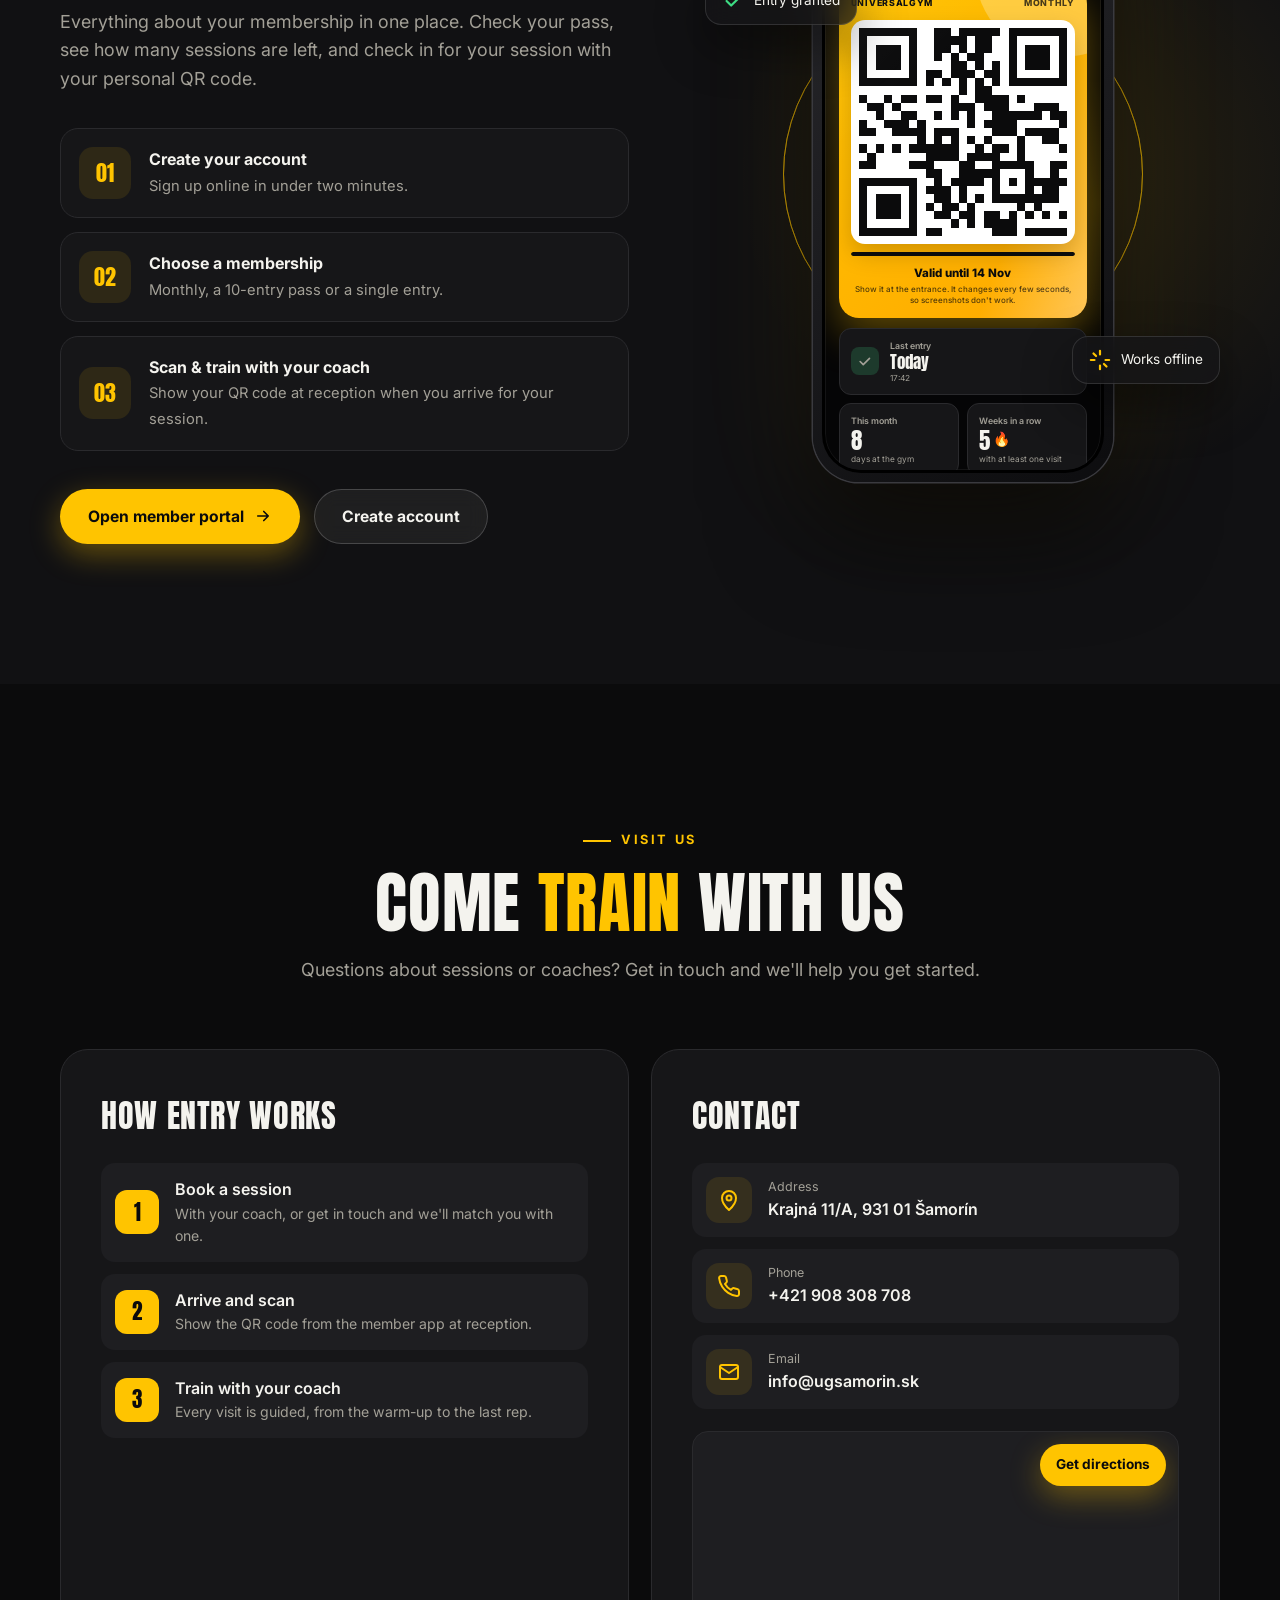
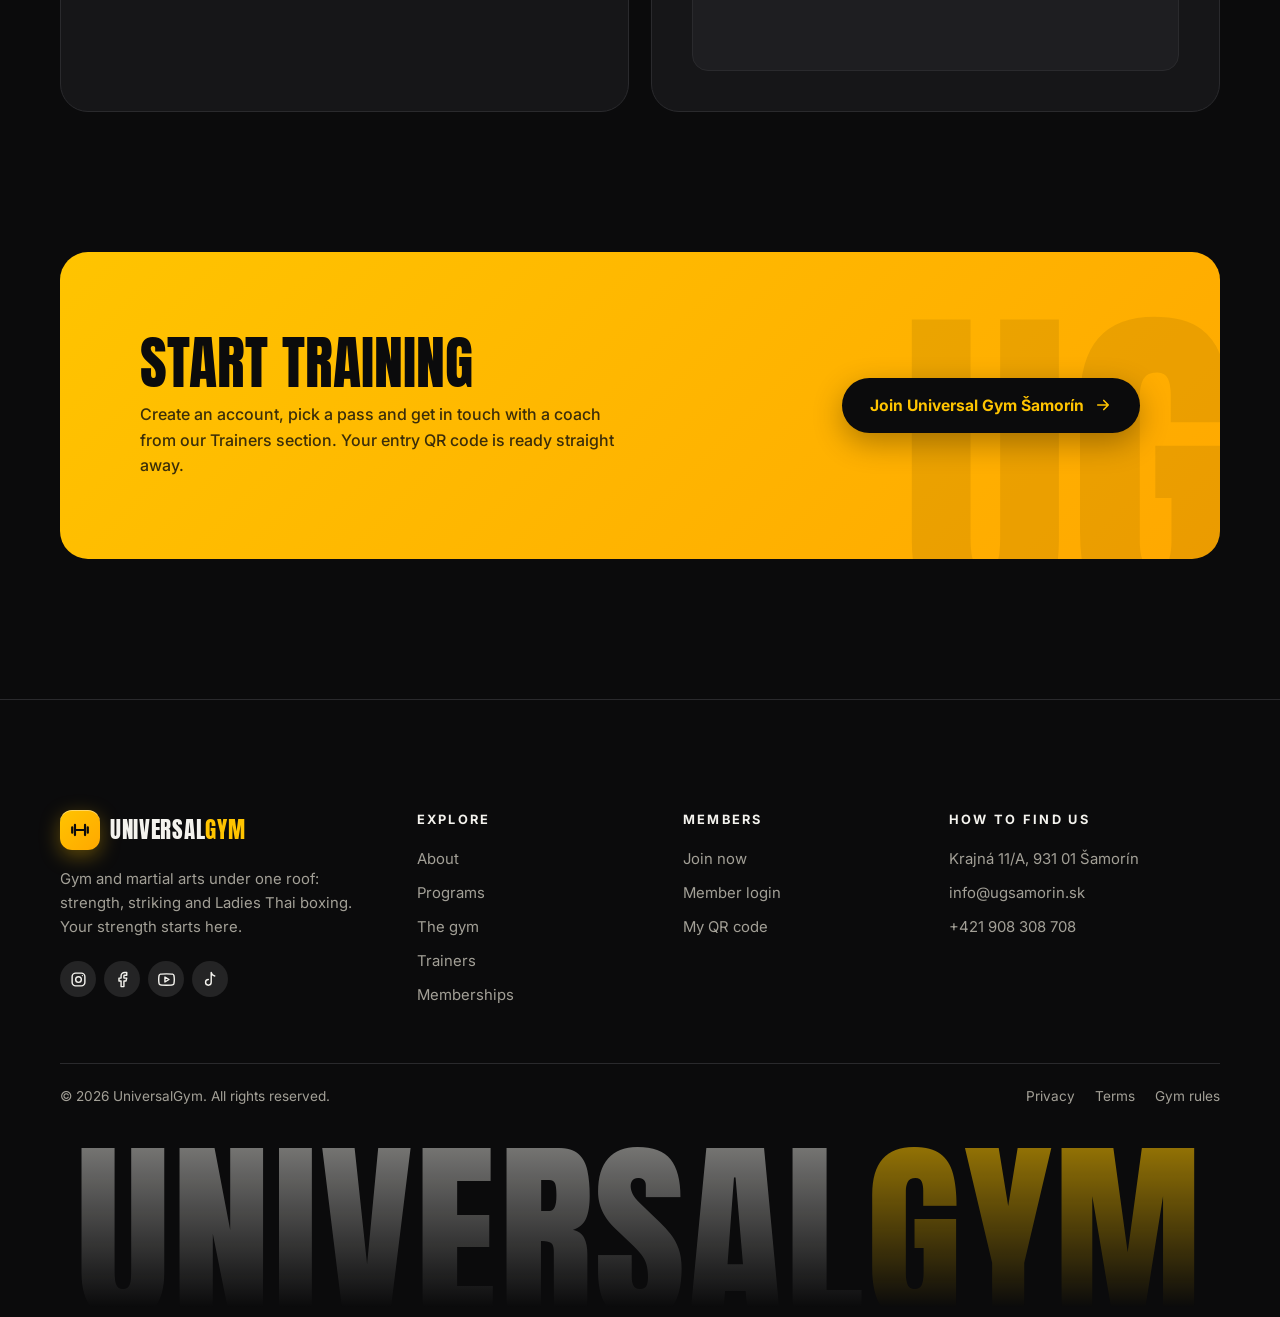
==== commit f5645b9f: "text modificaiton" ====
--- a/docs/index.html
+++ b/docs/index.html
@@ -759,9 +759,9 @@
 			<section class="section" id="gym">
 				<div class="container">
 					<div class="section-head center reveal">
-						<span class="eyebrow" data-i18n="gym.eyebrow">V posilňovni</span>
+						<span class="eyebrow" data-i18n="gym.eyebrow">Naše priestory</span>
 						<h2 class="title" data-i18n-html="gym.title">
-							Priestor na <em>pohyb</em>. Železo na dvíhanie.
+							Priestor, kde sa rodí <em>sila</em> a prekonávajú limity.
 						</h2>
 						<p class="lead" data-i18n="gym.lead">
 							Pozri sa dnu. Ťukni na fotku a zobrazí sa naplno.
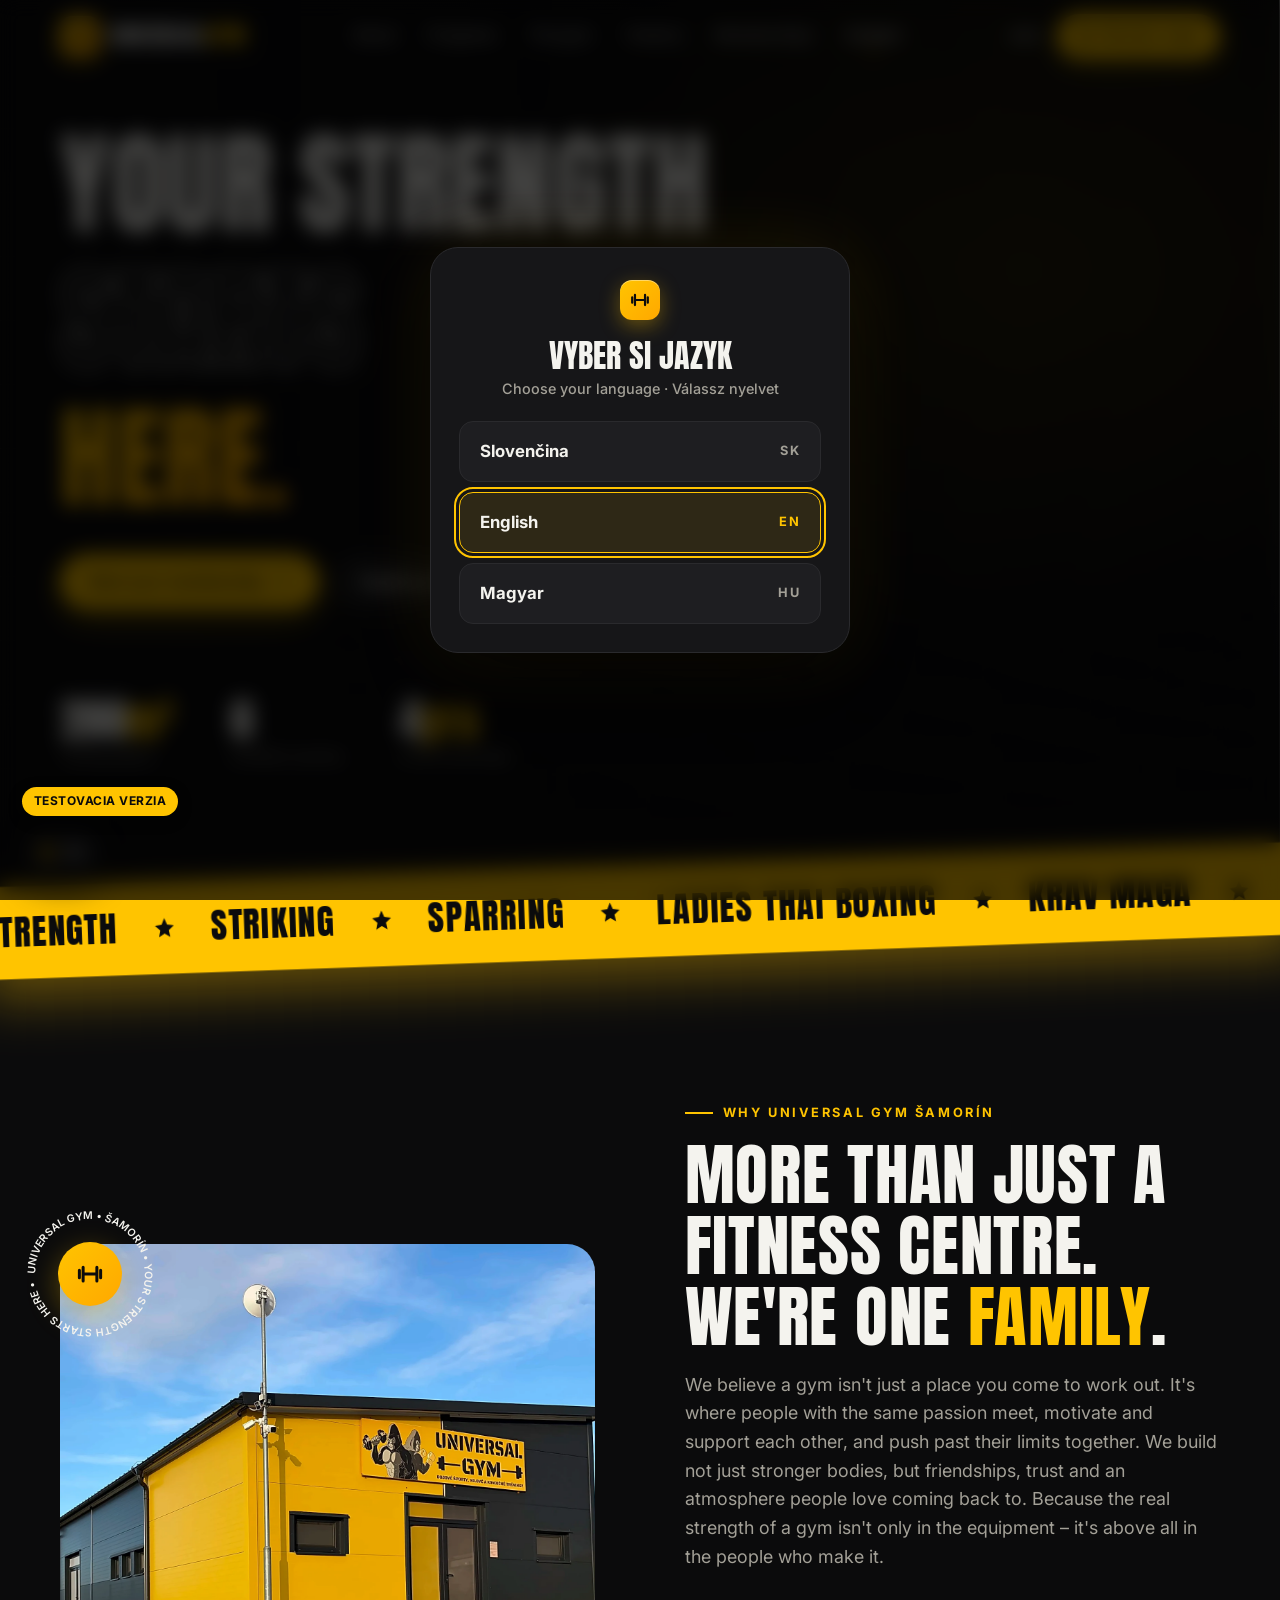
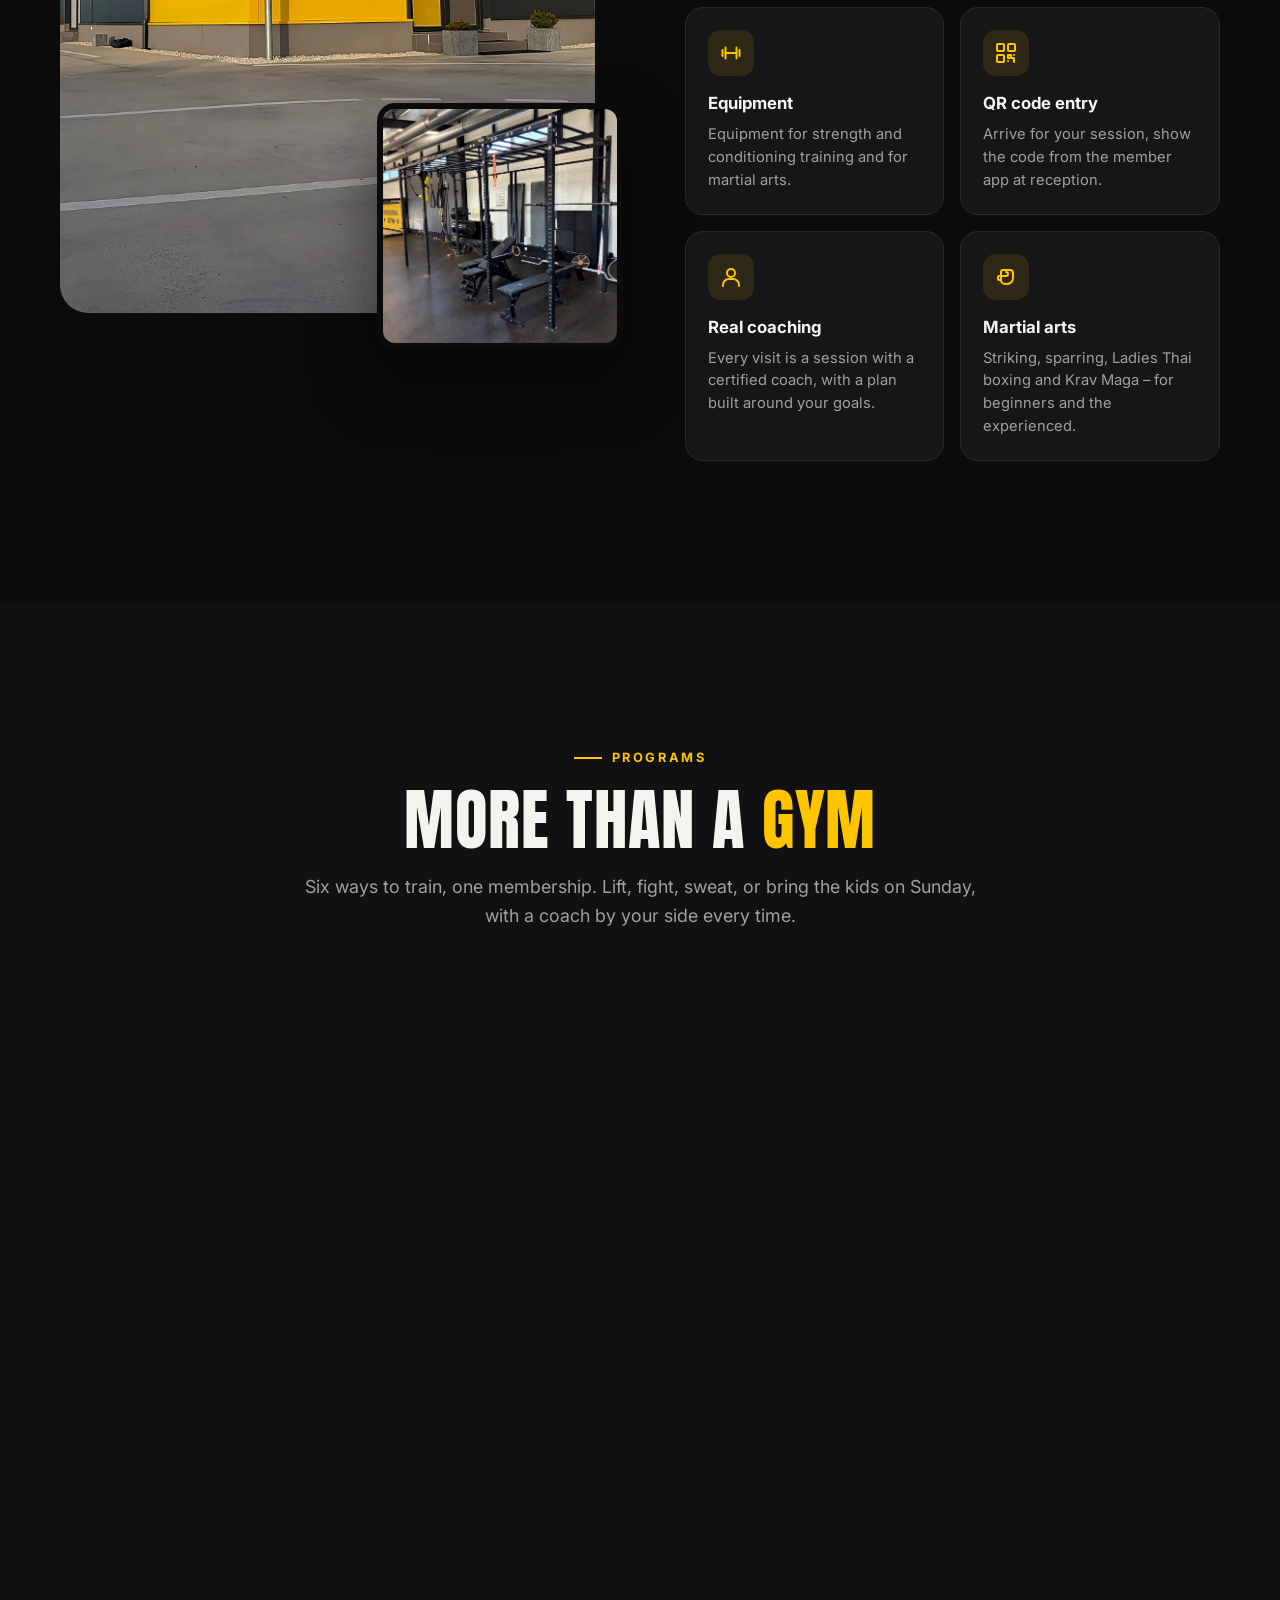
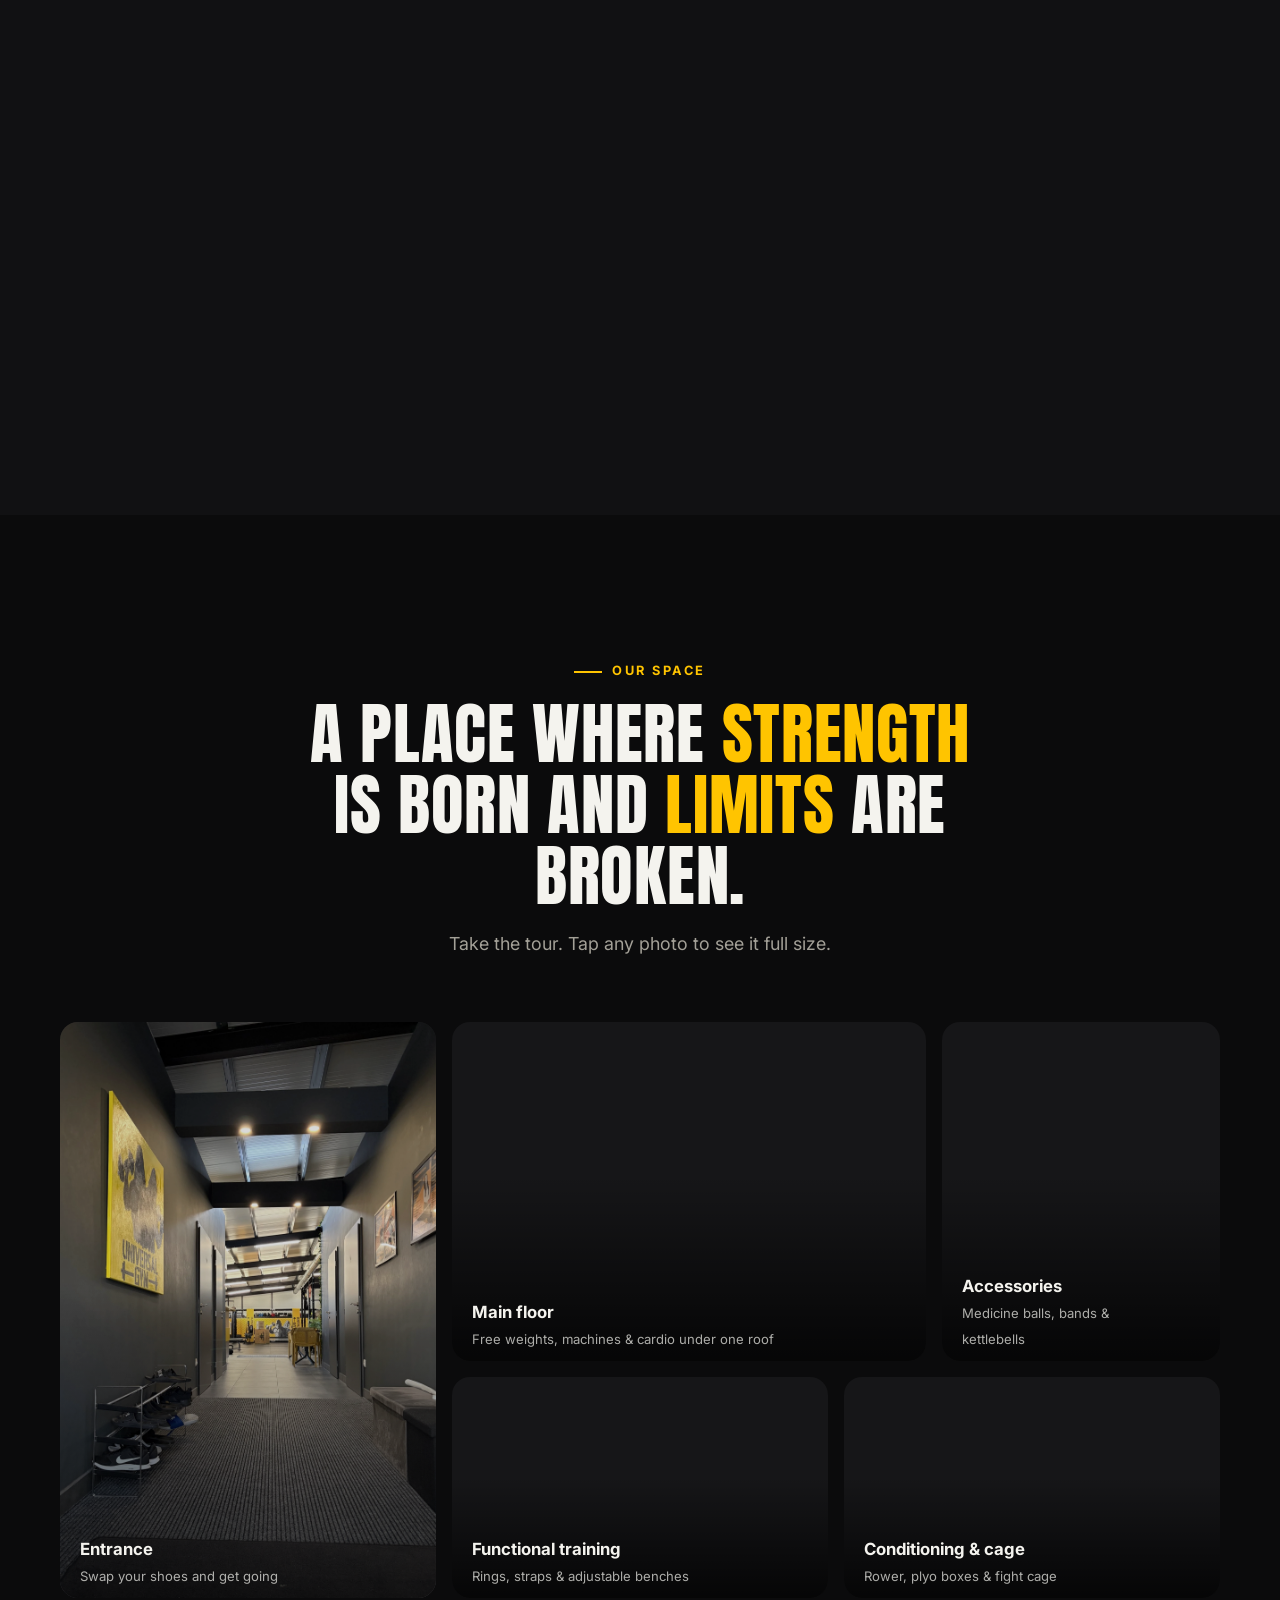
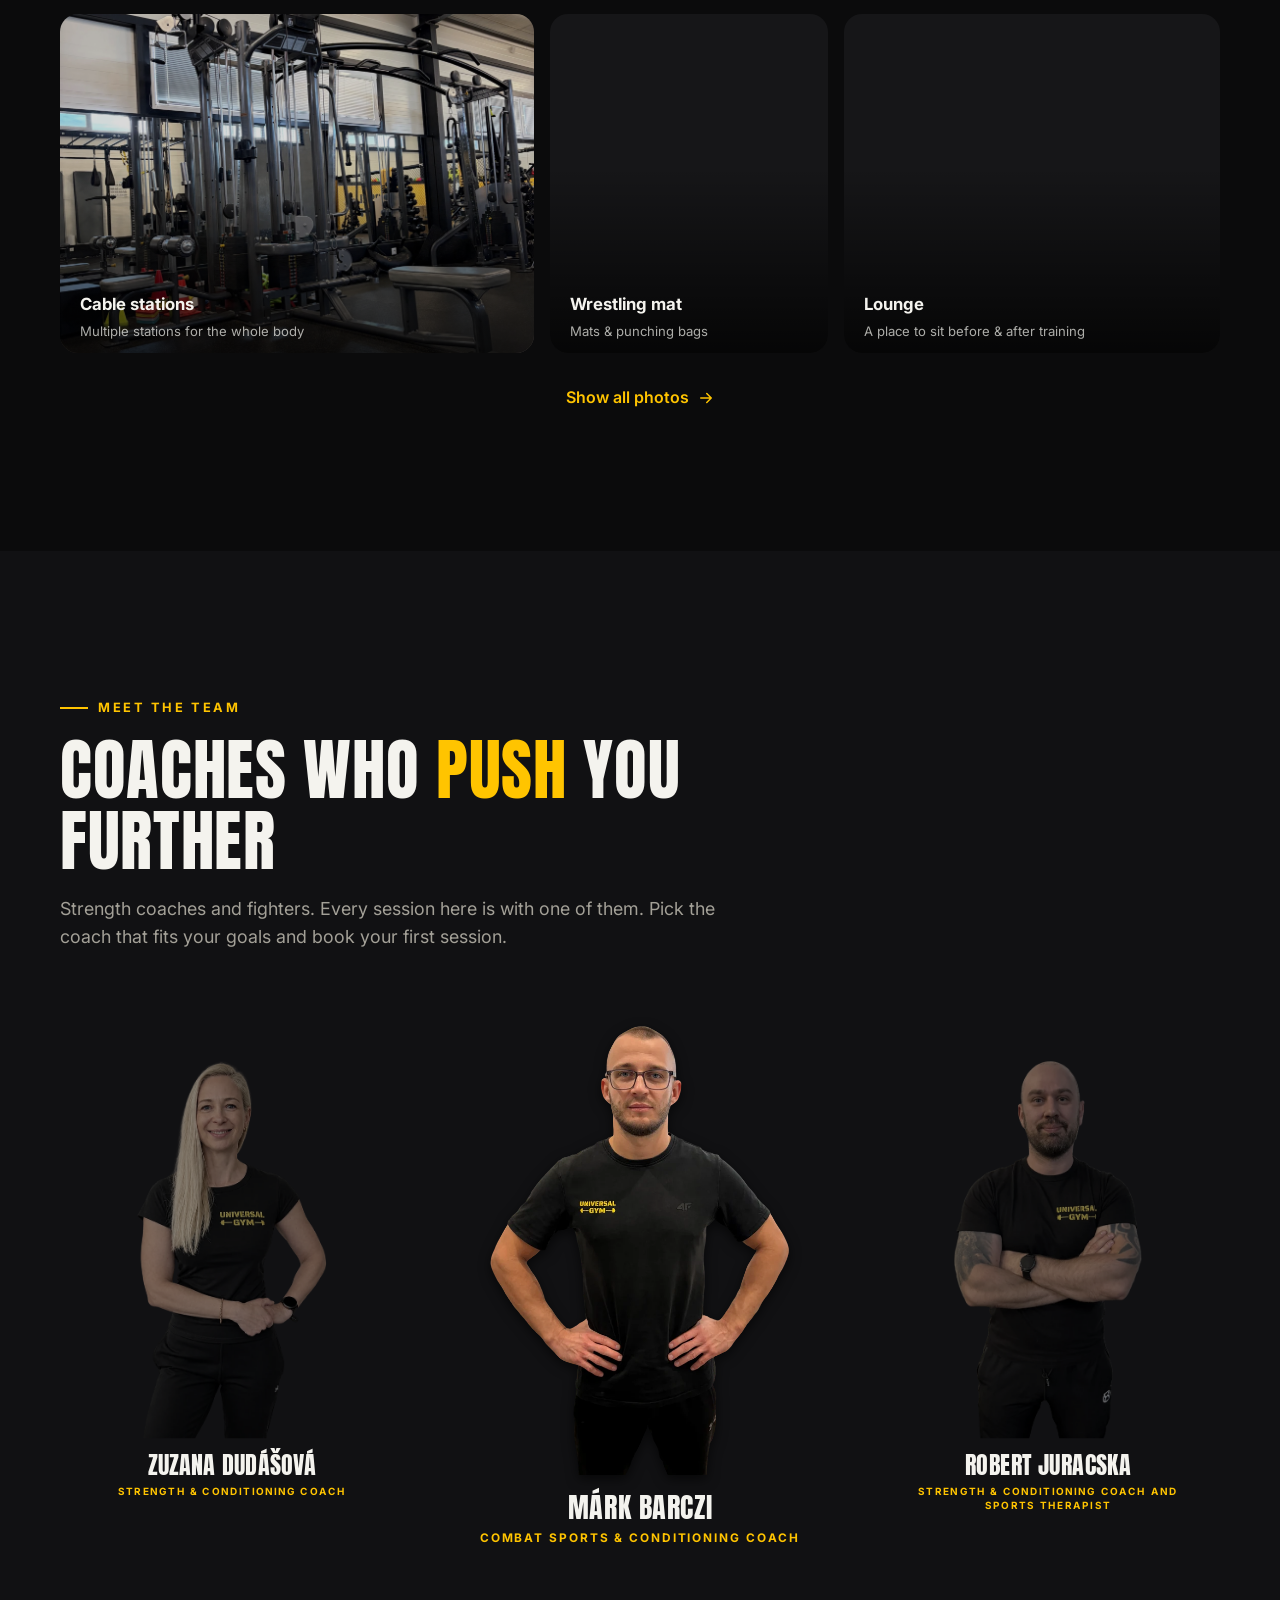
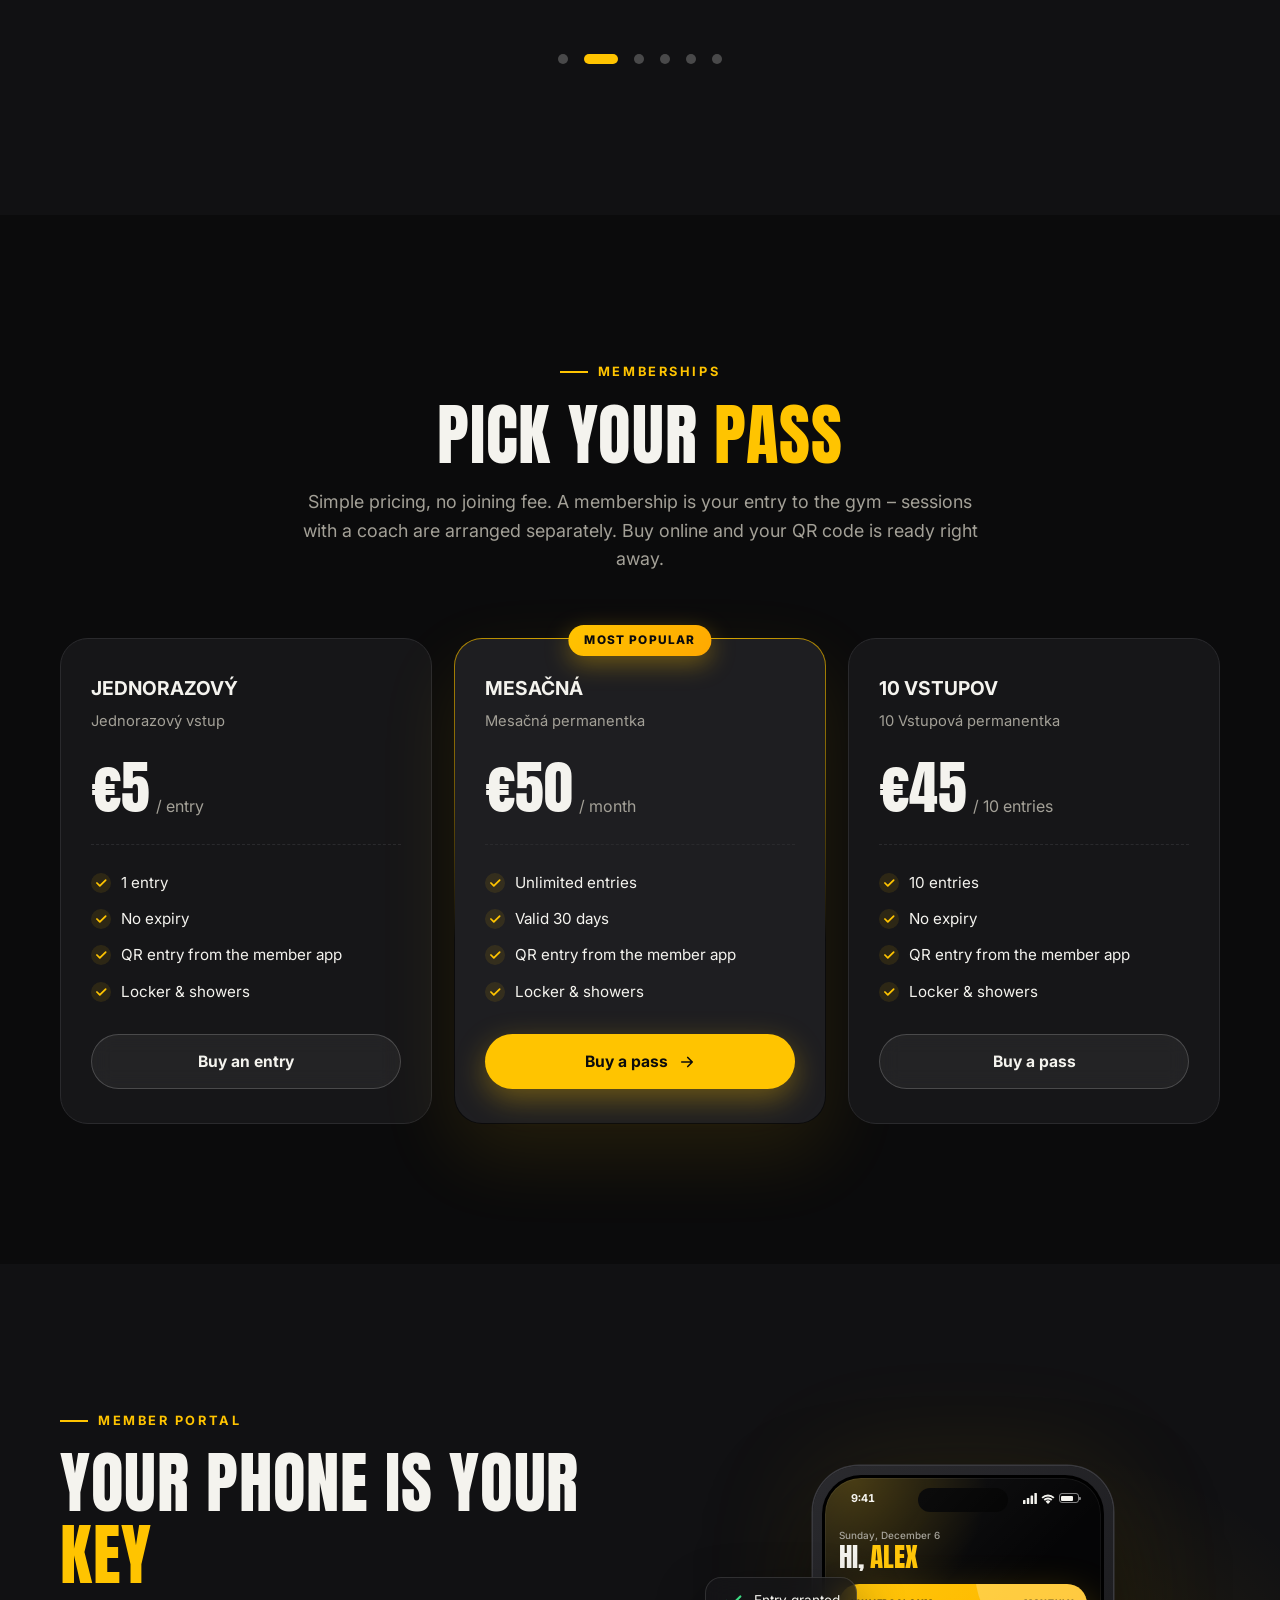
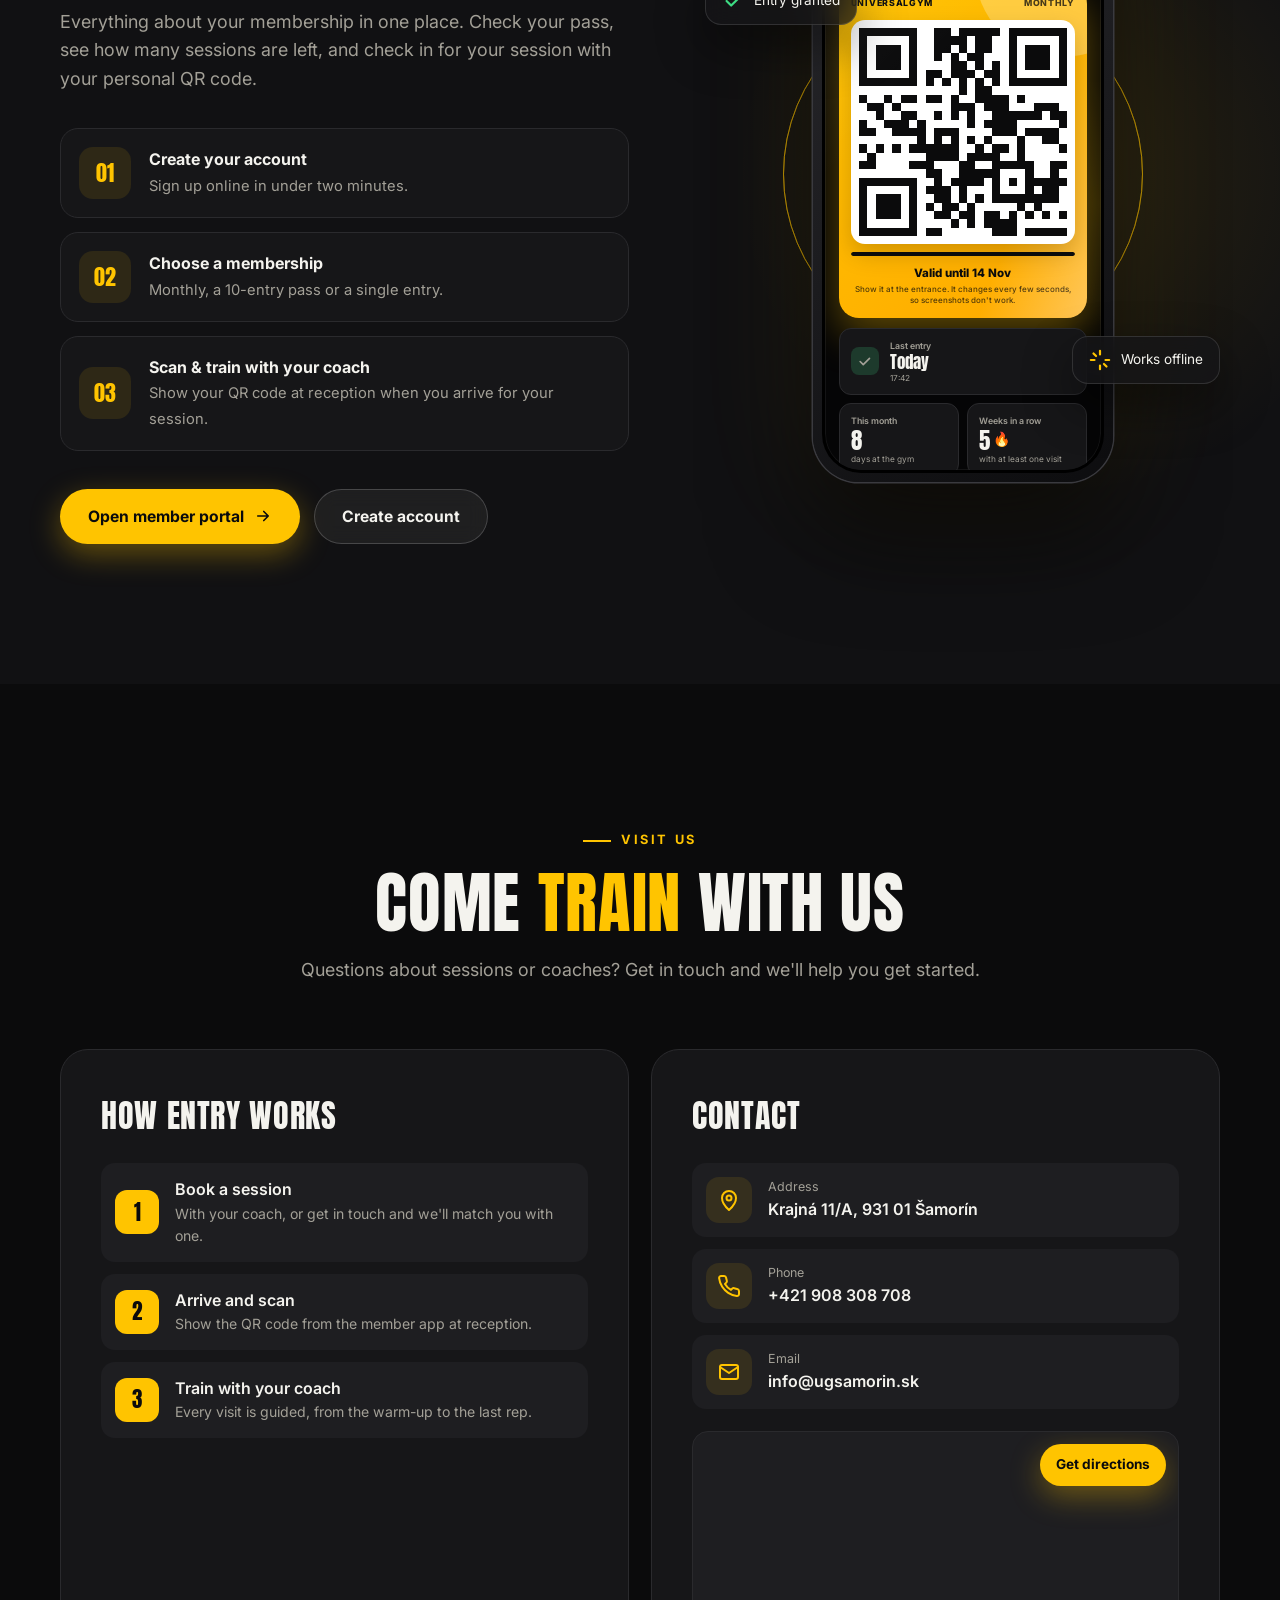
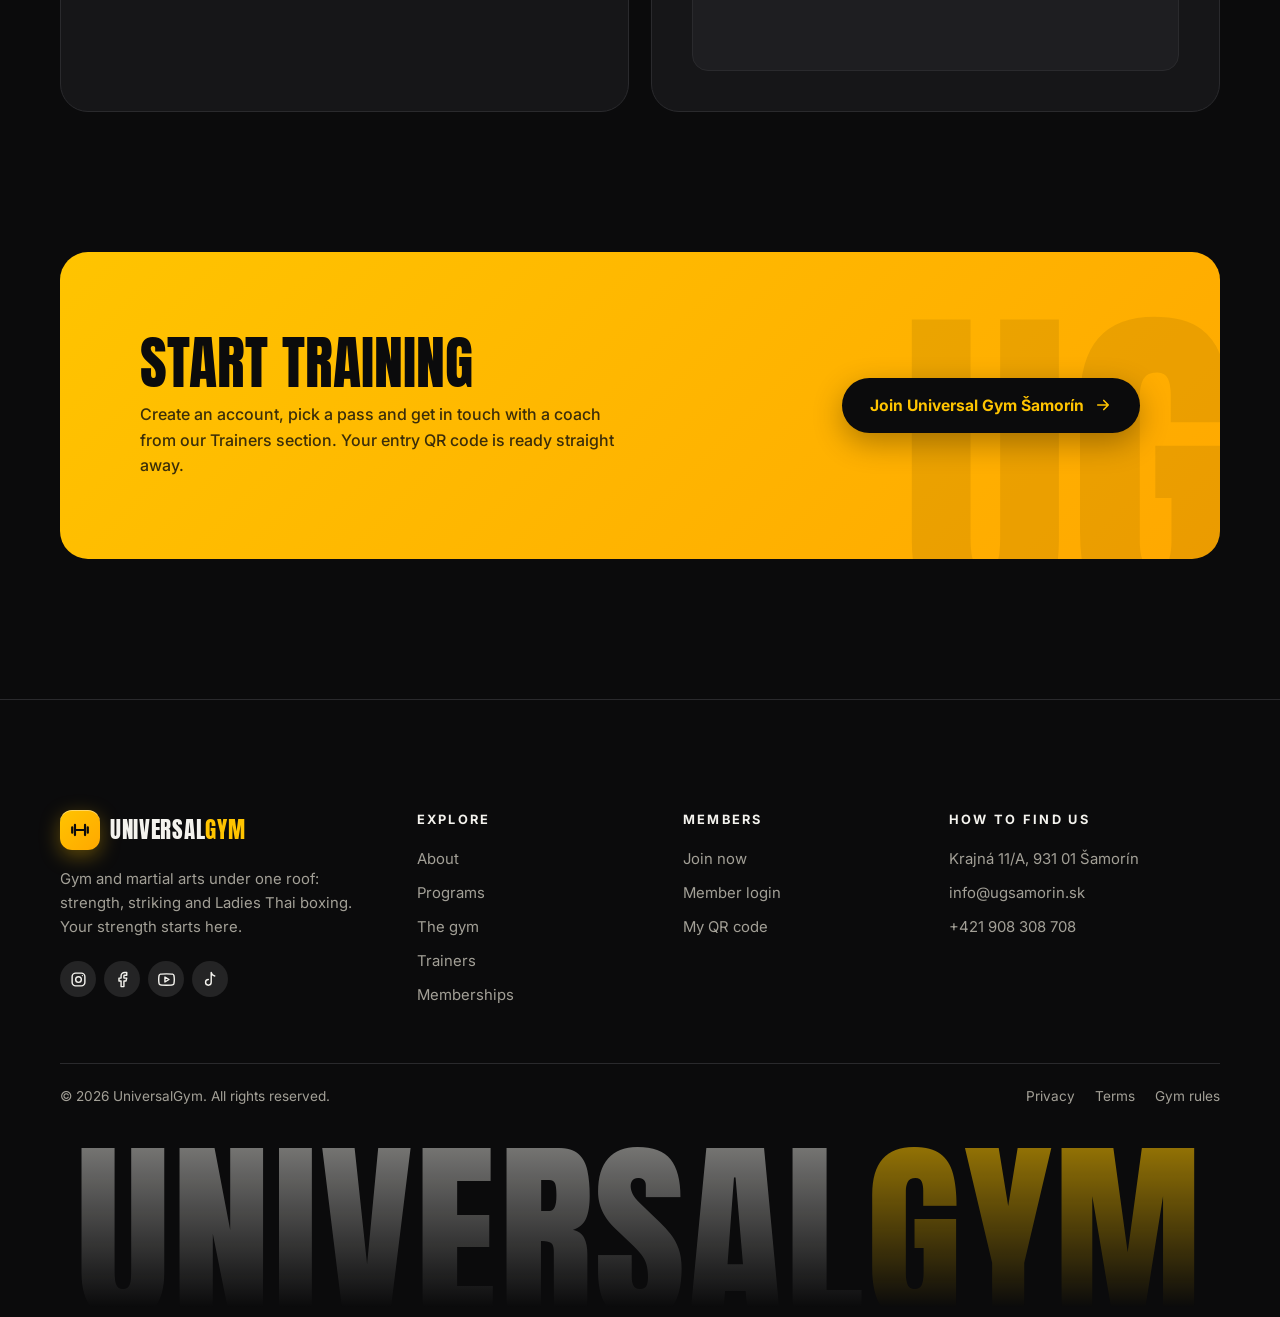
==== commit bf845967: "change unneeded stuff" ====
--- a/docs/index.html
+++ b/docs/index.html
@@ -448,47 +448,23 @@
 								loading="lazy"
 							/>
 							<span class="program-num">01</span>
+							<span class="program-badge" data-i18n="p3.badge"
+								>Len pre ženy</span
+							>
 							<div class="program-body">
-								<span class="program-tag" data-i18n="tag.gym">Posilňovňa</span>
-								<h3 data-i18n="p1.title">Silový tréning</h3>
+								<span class="program-tag" data-i18n="tag.conditioning">Kondícia</span>
+								<h3 data-i18n="p1.title">Fit Women</h3>
 								<p data-i18n="p1.text">
-									Buduj svaly a skutočnú silu s plánom na mieru.
+									Skupinový tréning pre ženy zameraný na silu, kondíciu a formovanie postavy.
 								</p>
 								<p class="program-time">
 									<svg viewBox="0 0 24 24" aria-hidden="true">
 										<circle cx="12" cy="12" r="9" />
 										<path d="M12 7v5l3 2" /></svg
 									><span data-i18n="p1.time"
-										>Každý deň · s tvojím trénerom</span
+										>Po a Št · 8:00</span
 									>
 								</p>
-								<div class="program-more">
-									<div>
-										<ul>
-											<li>
-												<svg viewBox="0 0 24 24">
-													<path d="M5 12l5 5L20 7" /></svg
-												><span data-i18n="p1.b1"
-													>Voľné váhy, klietky a stroje</span
-												>
-											</li>
-											<li>
-												<svg viewBox="0 0 24 24">
-													<path d="M5 12l5 5L20 7" /></svg
-												><span data-i18n="p1.b2"
-													>Osobný program od trénera</span
-												>
-											</li>
-											<li>
-												<svg viewBox="0 0 24 24">
-													<path d="M5 12l5 5L20 7" /></svg
-												><span data-i18n="p1.b3"
-													>Kontrola techniky na každom tréningu</span
-												>
-											</li>
-										</ul>
-									</div>
-								</div>
 							</div>
 						</article>
 						<article
@@ -507,39 +483,16 @@
 								<span class="program-tag" data-i18n="tag.martialArts"
 									>Bojové športy</span
 								>
-								<h3>Striking</h3>
+								<h3>Striking &amp; Sparring</h3>
 								<p data-i18n="p2.text">
-									Údery, kopy, kolená a lakte na vreciach a lapách.
+									Údery, kopy, kolená a lakte na vreciach a lapách. V sobotu kontrolovaný sparring pod dohľadom trénera.
 								</p>
 								<p class="program-time">
 									<svg viewBox="0 0 24 24" aria-hidden="true">
 										<circle cx="12" cy="12" r="9" />
 										<path d="M12 7v5l3 2" /></svg
-									><span data-i18n="p2.time">Po a St · 18:00</span>
+									><span data-i18n="p2.time">Ut 18:00 · So 8:00</span>
 								</p>
-								<div class="program-more">
-									<div>
-										<ul>
-											<li>
-												<svg viewBox="0 0 24 24">
-													<path d="M5 12l5 5L20 7" /></svg
-												><span data-i18n="p2.b1"
-													>Technika pre všetky úrovne</span
-												>
-											</li>
-											<li>
-												<svg viewBox="0 0 24 24">
-													<path d="M5 12l5 5L20 7" /></svg
-												><span data-i18n="p2.b2">Práca na lapách a vreci</span>
-											</li>
-											<li>
-												<svg viewBox="0 0 24 24">
-													<path d="M5 12l5 5L20 7" /></svg
-												><span data-i18n="p2.b3">Kondícia v cene</span>
-											</li>
-										</ul>
-									</div>
-								</div>
 							</div>
 						</article>
 						<article
@@ -569,31 +522,8 @@
 									<svg viewBox="0 0 24 24" aria-hidden="true">
 										<circle cx="12" cy="12" r="9" />
 										<path d="M12 7v5l3 2" /></svg
-									><span data-i18n="p3.time">Ut a Št · 18:00</span>
+									><span data-i18n="p3.time">Po a Št · 18:00</span>
 								</p>
-								<div class="program-more">
-									<div>
-										<ul>
-											<li>
-												<svg viewBox="0 0 24 24">
-													<path d="M5 12l5 5L20 7" /></svg
-												><span data-i18n="p3.b1">Začiatočníčky sú vítané</span>
-											</li>
-											<li>
-												<svg viewBox="0 0 24 24">
-													<path d="M5 12l5 5L20 7" /></svg
-												><span data-i18n="p3.b2">Sebavedomie a sebaobrana</span>
-											</li>
-											<li>
-												<svg viewBox="0 0 24 24">
-													<path d="M5 12l5 5L20 7" /></svg
-												><span data-i18n="p3.b3"
-													>Skvelý tréning celého tela</span
-												>
-											</li>
-										</ul>
-									</div>
-								</div>
 							</div>
 						</article>
 						<article
@@ -620,31 +550,8 @@
 									<svg viewBox="0 0 24 24" aria-hidden="true">
 										<circle cx="12" cy="12" r="9" />
 										<path d="M12 7v5l3 2" /></svg
-									><span data-i18n="p4.time">Po a St · 19:30</span>
+									><span data-i18n="p4.time">Nedeľa · 7:30</span>
 								</p>
-								<div class="program-more">
-									<div>
-										<ul>
-											<li>
-												<svg viewBox="0 0 24 24">
-													<path d="M5 12l5 5L20 7" /></svg
-												><span data-i18n="p4.b1"
-													>Úniky, bloky a protiútoky</span
-												>
-											</li>
-											<li>
-												<svg viewBox="0 0 24 24">
-													<path d="M5 12l5 5L20 7" /></svg
-												><span data-i18n="p4.b2">Tréning pod tlakom</span>
-											</li>
-											<li>
-												<svg viewBox="0 0 24 24">
-													<path d="M5 12l5 5L20 7" /></svg
-												><span data-i18n="p4.b3">Nepotrebuješ skúsenosti</span>
-											</li>
-										</ul>
-									</div>
-								</div>
 							</div>
 						</article>
 						<article
@@ -671,35 +578,8 @@
 									<svg viewBox="0 0 24 24" aria-hidden="true">
 										<circle cx="12" cy="12" r="9" />
 										<path d="M12 7v5l3 2" /></svg
-									><span data-i18n="p5.time">Ut a Št · 19:30</span>
+									><span data-i18n="p5.time">Štvrtok · 18:00</span>
 								</p>
-								<div class="program-more">
-									<div>
-										<ul>
-											<li>
-												<svg viewBox="0 0 24 24">
-													<path d="M5 12l5 5L20 7" /></svg
-												><span data-i18n="p5.b1"
-													>Kettlebelly, laná a vlastná váha</span
-												>
-											</li>
-											<li>
-												<svg viewBox="0 0 24 24">
-													<path d="M5 12l5 5L20 7" /></svg
-												><span data-i18n="p5.b2"
-													>Prispôsobené každej úrovni</span
-												>
-											</li>
-											<li>
-												<svg viewBox="0 0 24 24">
-													<path d="M5 12l5 5L20 7" /></svg
-												><span data-i18n="p5.b3"
-													>Hotovo za menej ako hodinu</span
-												>
-											</li>
-										</ul>
-									</div>
-								</div>
 							</div>
 						</article>
 						<article
@@ -708,47 +588,24 @@
 							tabindex="0"
 						>
 							<img
-								src="https://images.unsplash.com/photo-1514050566906-8d077bae7046?w=900&q=75&auto=format&fit=crop"
-								alt="Mladý bojovník kope vo výskoku"
+								src="assets/img/gym/IMG_6816.webp"
+								alt="Medicinbaly, gumy a kettlebelly na kondičný tréning"
 								data-i18n-attr="alt:p6.alt"
 								loading="lazy"
 							/>
 							<span class="program-num">06</span>
 							<div class="program-body">
 								<span class="program-tag" data-i18n="tag.kids">Deti</span>
-								<h3 data-i18n="p6.title">Tréningy pre deti</h3>
+								<h3 data-i18n="p6.title">Detský tréning</h3>
 								<p data-i18n="p6.text">
-									Zábavný a bezpečný tréning športu a bojových umení pre deti.
+									Hravý kondičný tréning pre deti zameraný na pohyb, obratnosť a koordináciu.
 								</p>
 								<p class="program-time">
 									<svg viewBox="0 0 24 24" aria-hidden="true">
 										<circle cx="12" cy="12" r="9" />
 										<path d="M12 7v5l3 2" /></svg
-									><span data-i18n="p6.time">Nedeľa · 10:00</span>
+									><span data-i18n="p6.time">Nedeľa · 10:15</span>
 								</p>
-								<div class="program-more">
-									<div>
-										<ul>
-											<li>
-												<svg viewBox="0 0 24 24">
-													<path d="M5 12l5 5L20 7" /></svg
-												><span data-i18n="p6.b1"
-													>Koordinácia, sila a disciplína</span
-												>
-											</li>
-											<li>
-												<svg viewBox="0 0 24 24">
-													<path d="M5 12l5 5L20 7" /></svg
-												><span data-i18n="p6.b2">Malé skupiny podľa veku</span>
-											</li>
-											<li>
-												<svg viewBox="0 0 24 24">
-													<path d="M5 12l5 5L20 7" /></svg
-												><span data-i18n="p6.b3">Každú nedeľu</span>
-											</li>
-										</ul>
-									</div>
-								</div>
 							</div>
 						</article>
 					</div>
@@ -761,7 +618,7 @@
 					<div class="section-head center reveal">
 						<span class="eyebrow" data-i18n="gym.eyebrow">Naše priestory</span>
 						<h2 class="title" data-i18n-html="gym.title">
-							Priestor, kde sa rodí <em>sila</em> a prekonávajú limity.
+							Priestor, kde sa rodí <em>sila</em> a prekonávajú <em>limity</em>.
 						</h2>
 						<p class="lead" data-i18n="gym.lead">
 							Pozri sa dnu. Ťukni na fotku a zobrazí sa naplno.
--- a/docs/assets/css/home.css
+++ b/docs/assets/css/home.css
@@ -754,6 +754,8 @@
    ===================================================================== */
 
 .programs { display: grid; grid-template-columns: repeat(3, 1fr); gap: 20px; }
+/* A last card alone in its row spans the whole row instead of leaving a gap */
+.programs > .program:last-child:nth-child(3n + 1) { grid-column: 1 / -1; }
 
 .program {
   position: relative;
@@ -841,13 +843,6 @@
 .program:hover .program-time, .program:focus-within .program-time { border-color: transparent; background: var(--primary); color: var(--on-primary); }
 .program:hover .program-time svg, .program:focus-within .program-time svg { stroke: var(--on-primary); }
 .program-body > p:not(.program-time) { margin: 0; color: color-mix(in srgb, var(--text) 80%, transparent); font-size: 0.95rem; }
-
-.program-more { display: grid; grid-template-rows: 0fr; transition: grid-template-rows 500ms var(--ease); }
-.program-more > div { overflow: hidden; }
-.program:hover .program-more, .program:focus-within .program-more { grid-template-rows: 1fr; }
-.program-more ul { display: grid; gap: 8px; margin: 18px 0 0; padding: 16px 0 0; border-top: 1px solid rgba(255 255 255 / 0.15); list-style: none; font-size: 0.9rem; }
-.program-more li { display: flex; gap: 10px; }
-.program-more svg { flex: none; width: 18px; height: 18px; margin-top: 2px; padding: 3px; border-radius: 50%; background: var(--primary); fill: none; stroke: var(--on-primary); stroke-width: 3.5; stroke-linecap: round; stroke-linejoin: round; }
 
 /* =====================================================================
    Gym gallery (bento grid + lightbox)
@@ -1673,8 +1668,9 @@
   .trainers::before, .trainers::after { content: none; } /* no middle with 2 in view */
   .trainer-wrap { scroll-snap-align: start; }
   .programs { grid-template-columns: repeat(2, 1fr); }
+  .programs > .program:last-child:nth-child(3n + 1) { grid-column: auto; }
+  .programs > .program:last-child:nth-child(2n + 1) { grid-column: 1 / -1; }
   .program { min-height: 420px; }
-  .program .program-more { grid-template-rows: 1fr; } /* show details without hover */
   .footer-grid { grid-template-columns: 1fr 1fr; }
 }
 
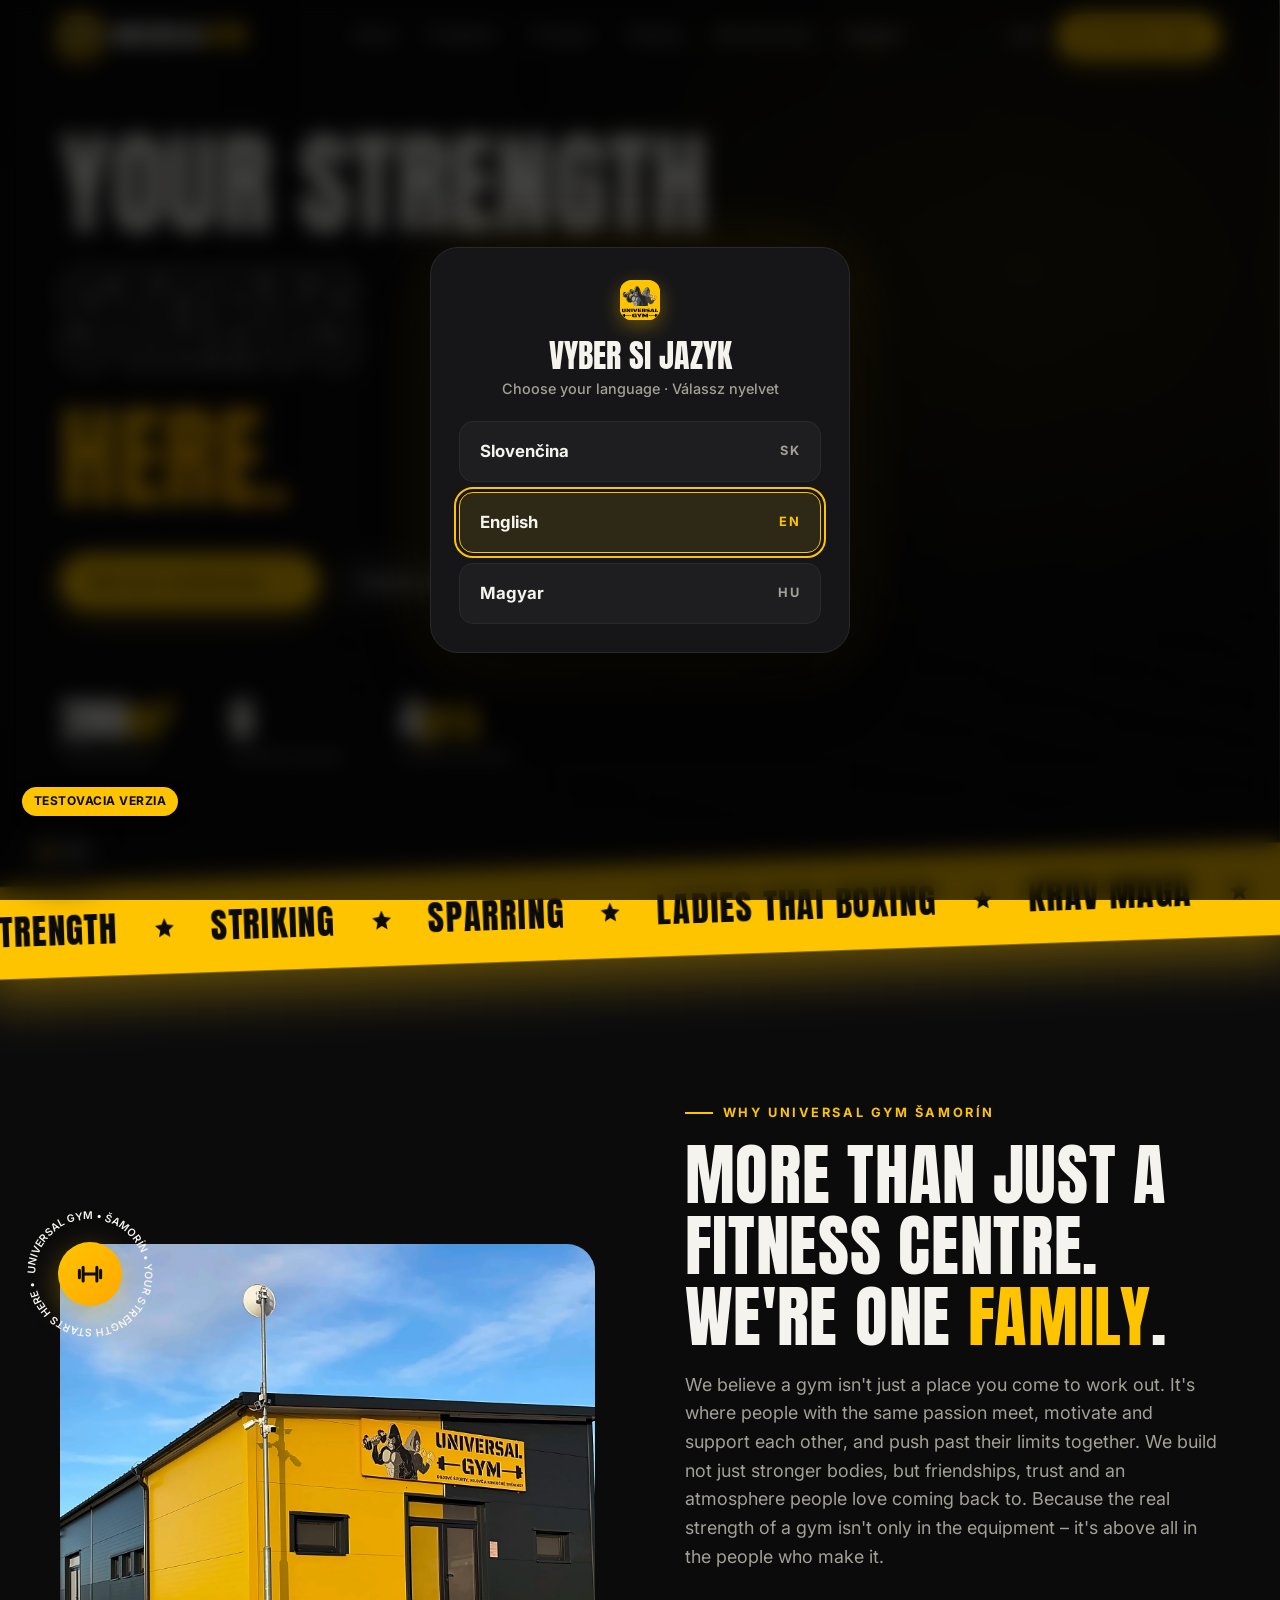
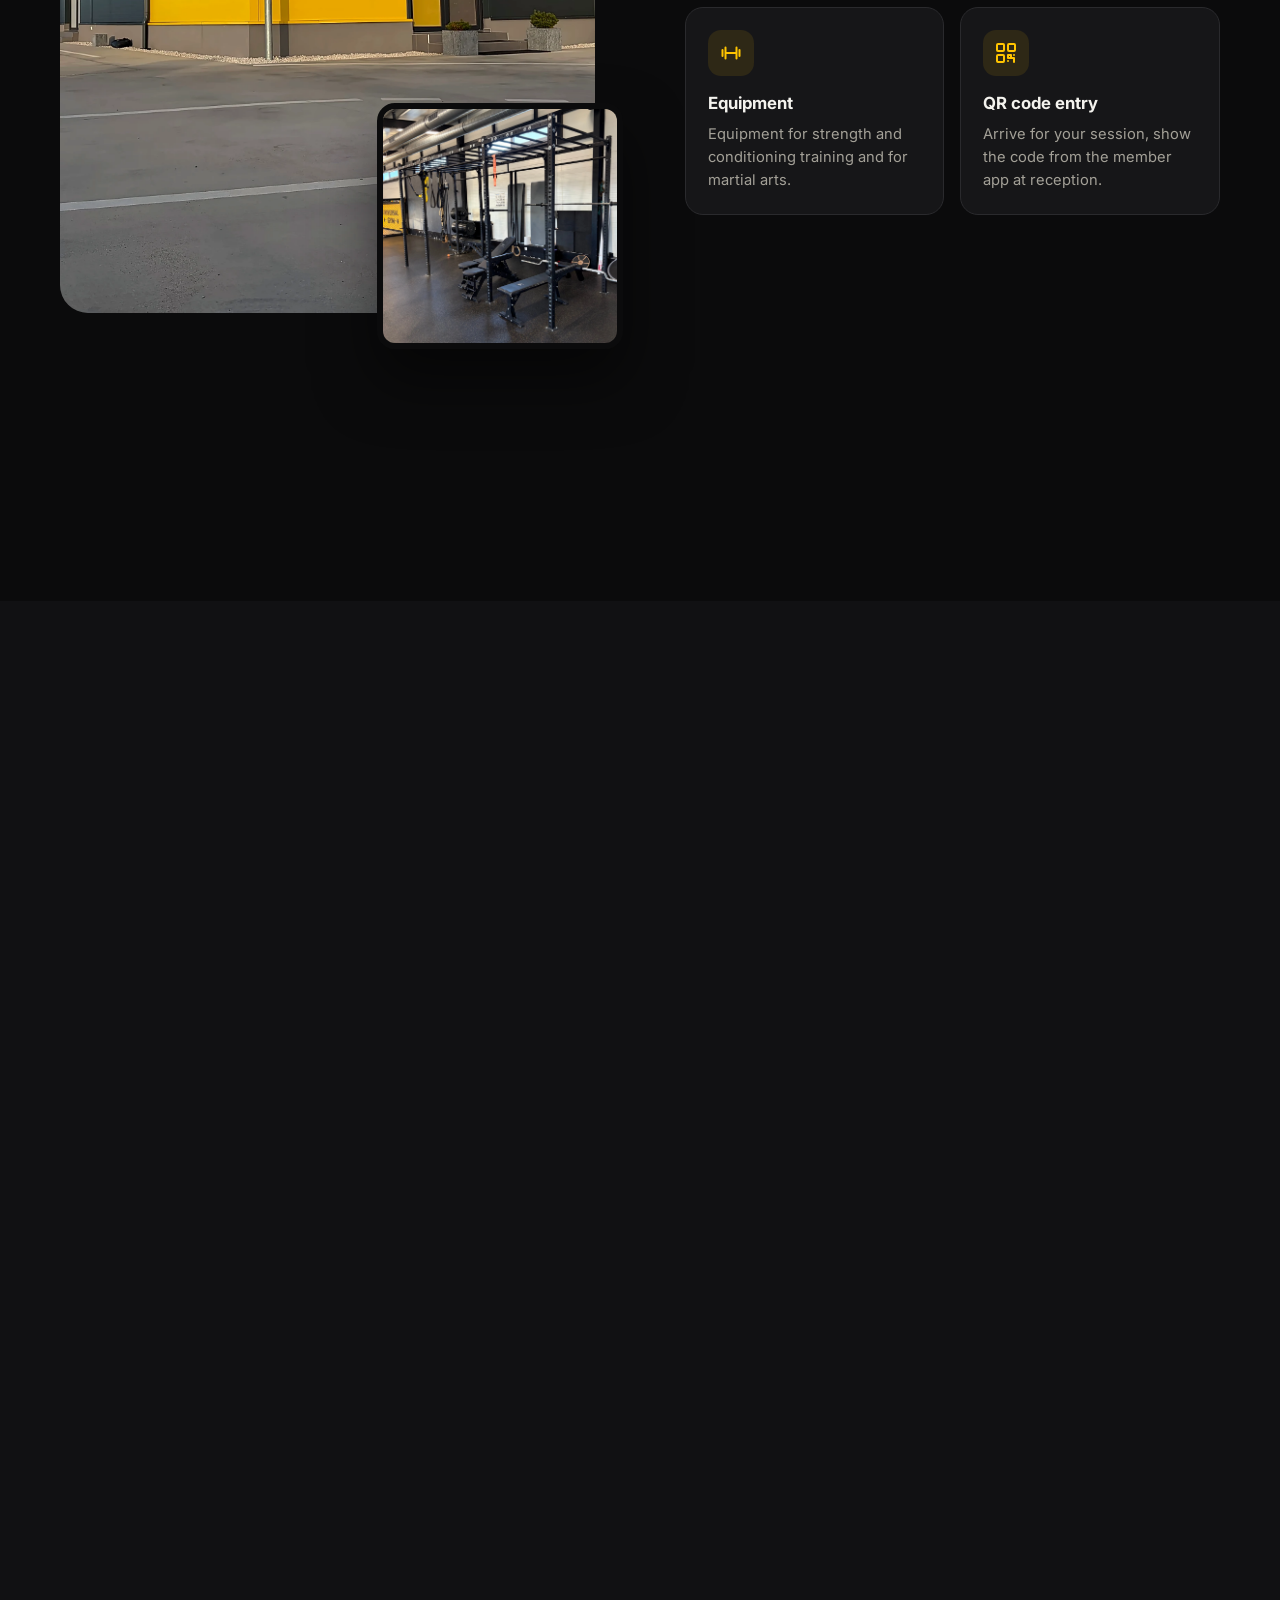
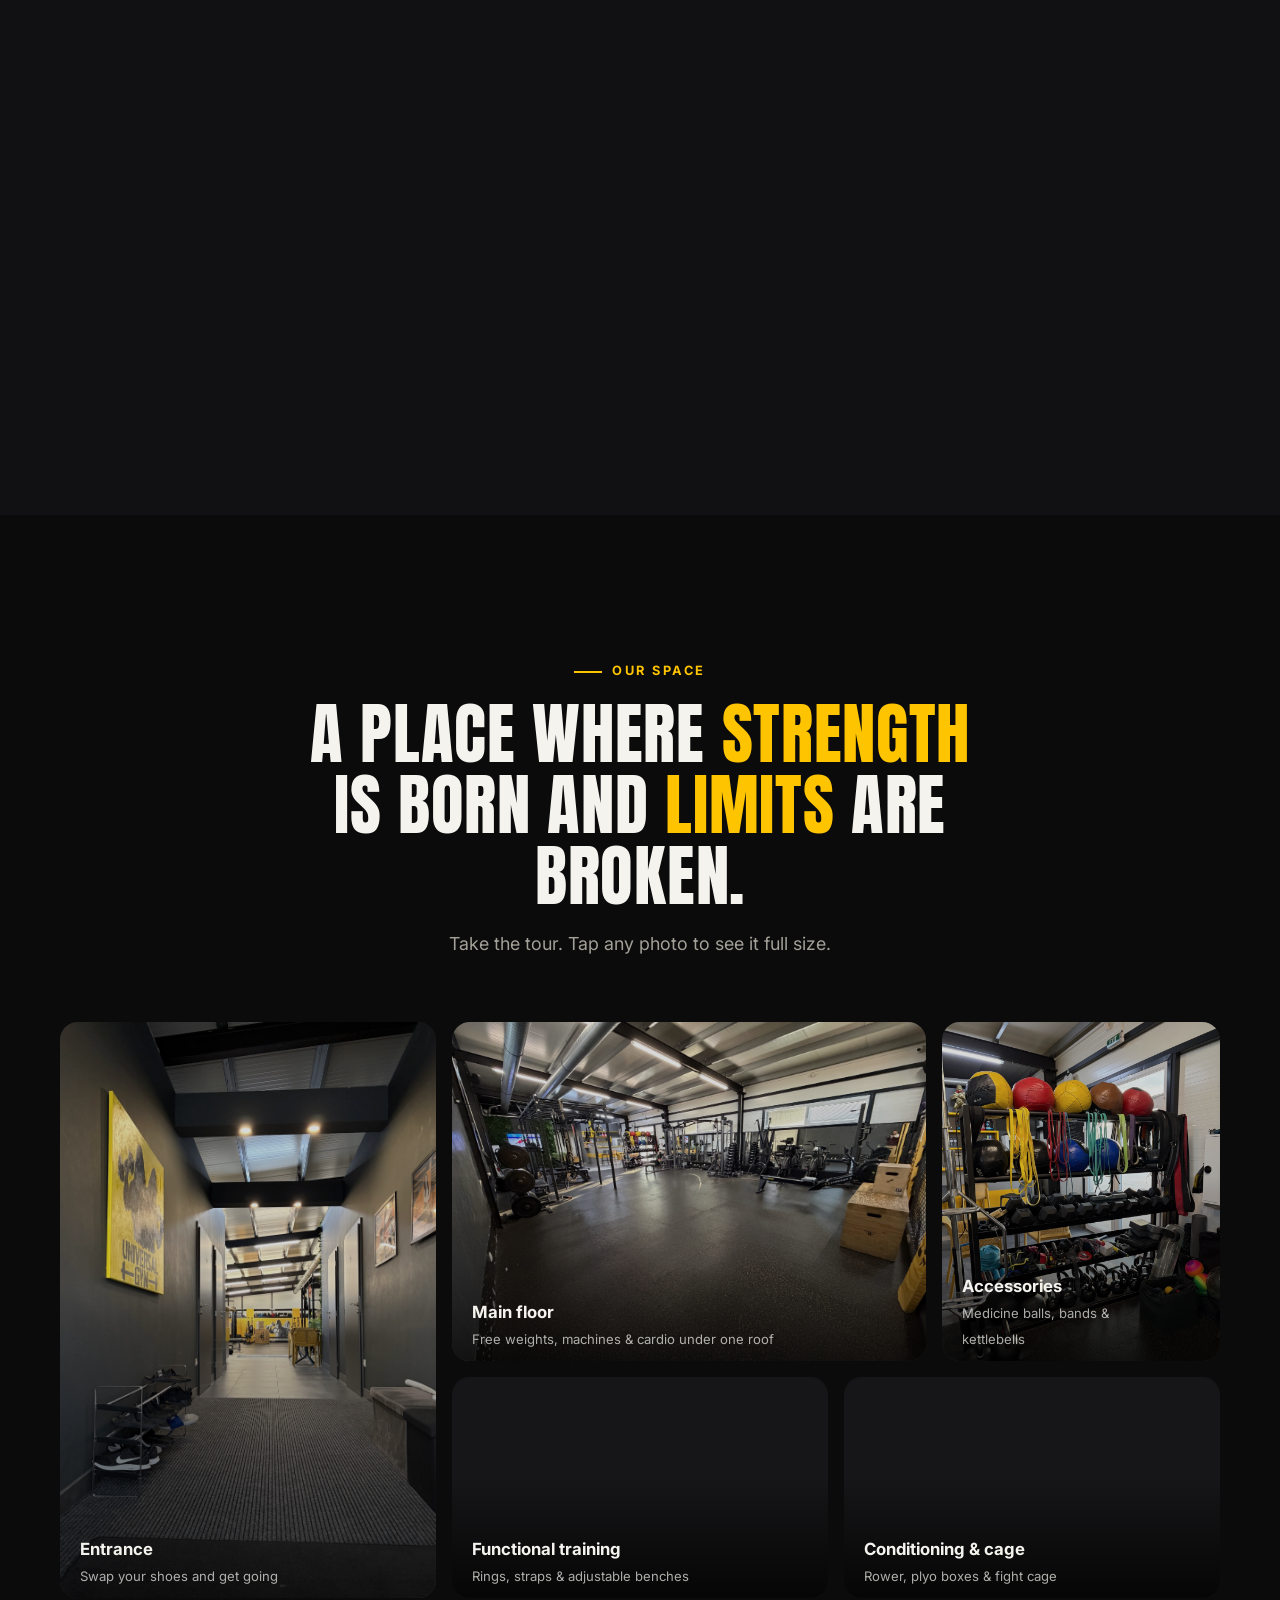
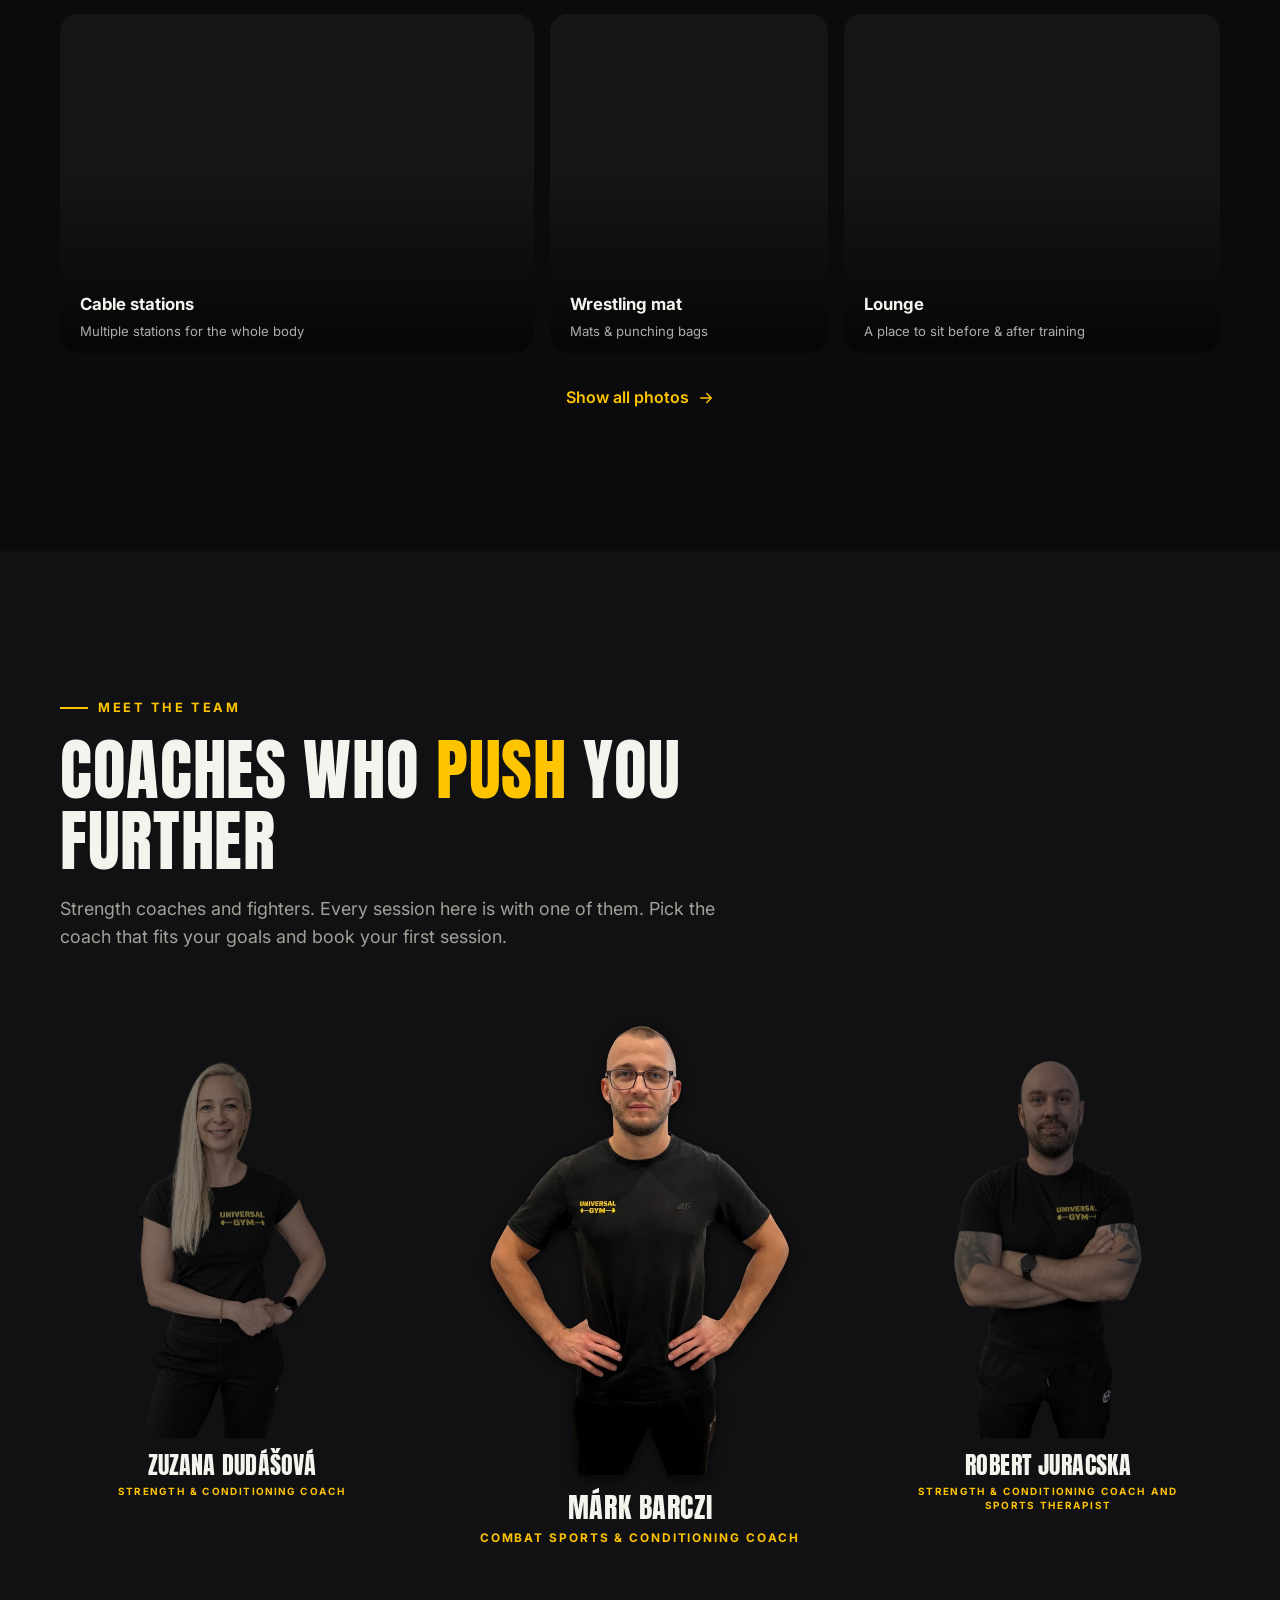
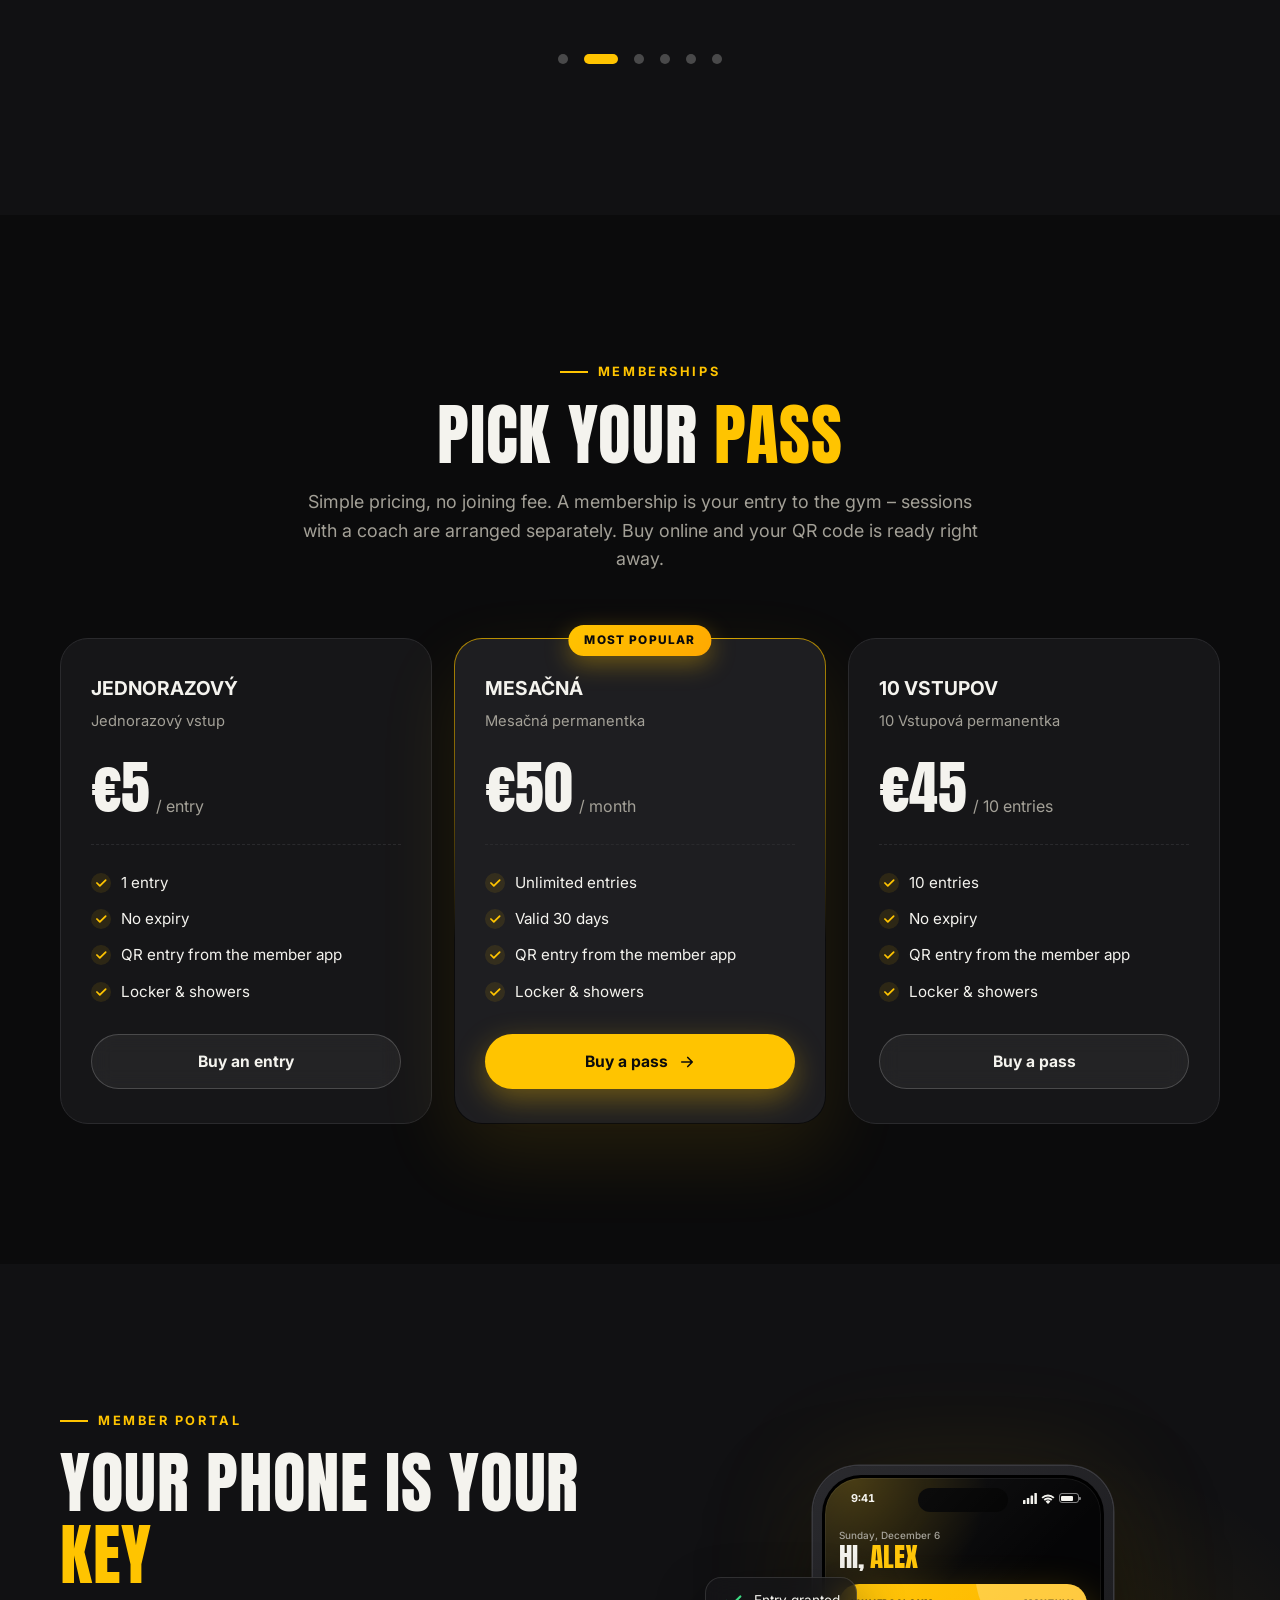
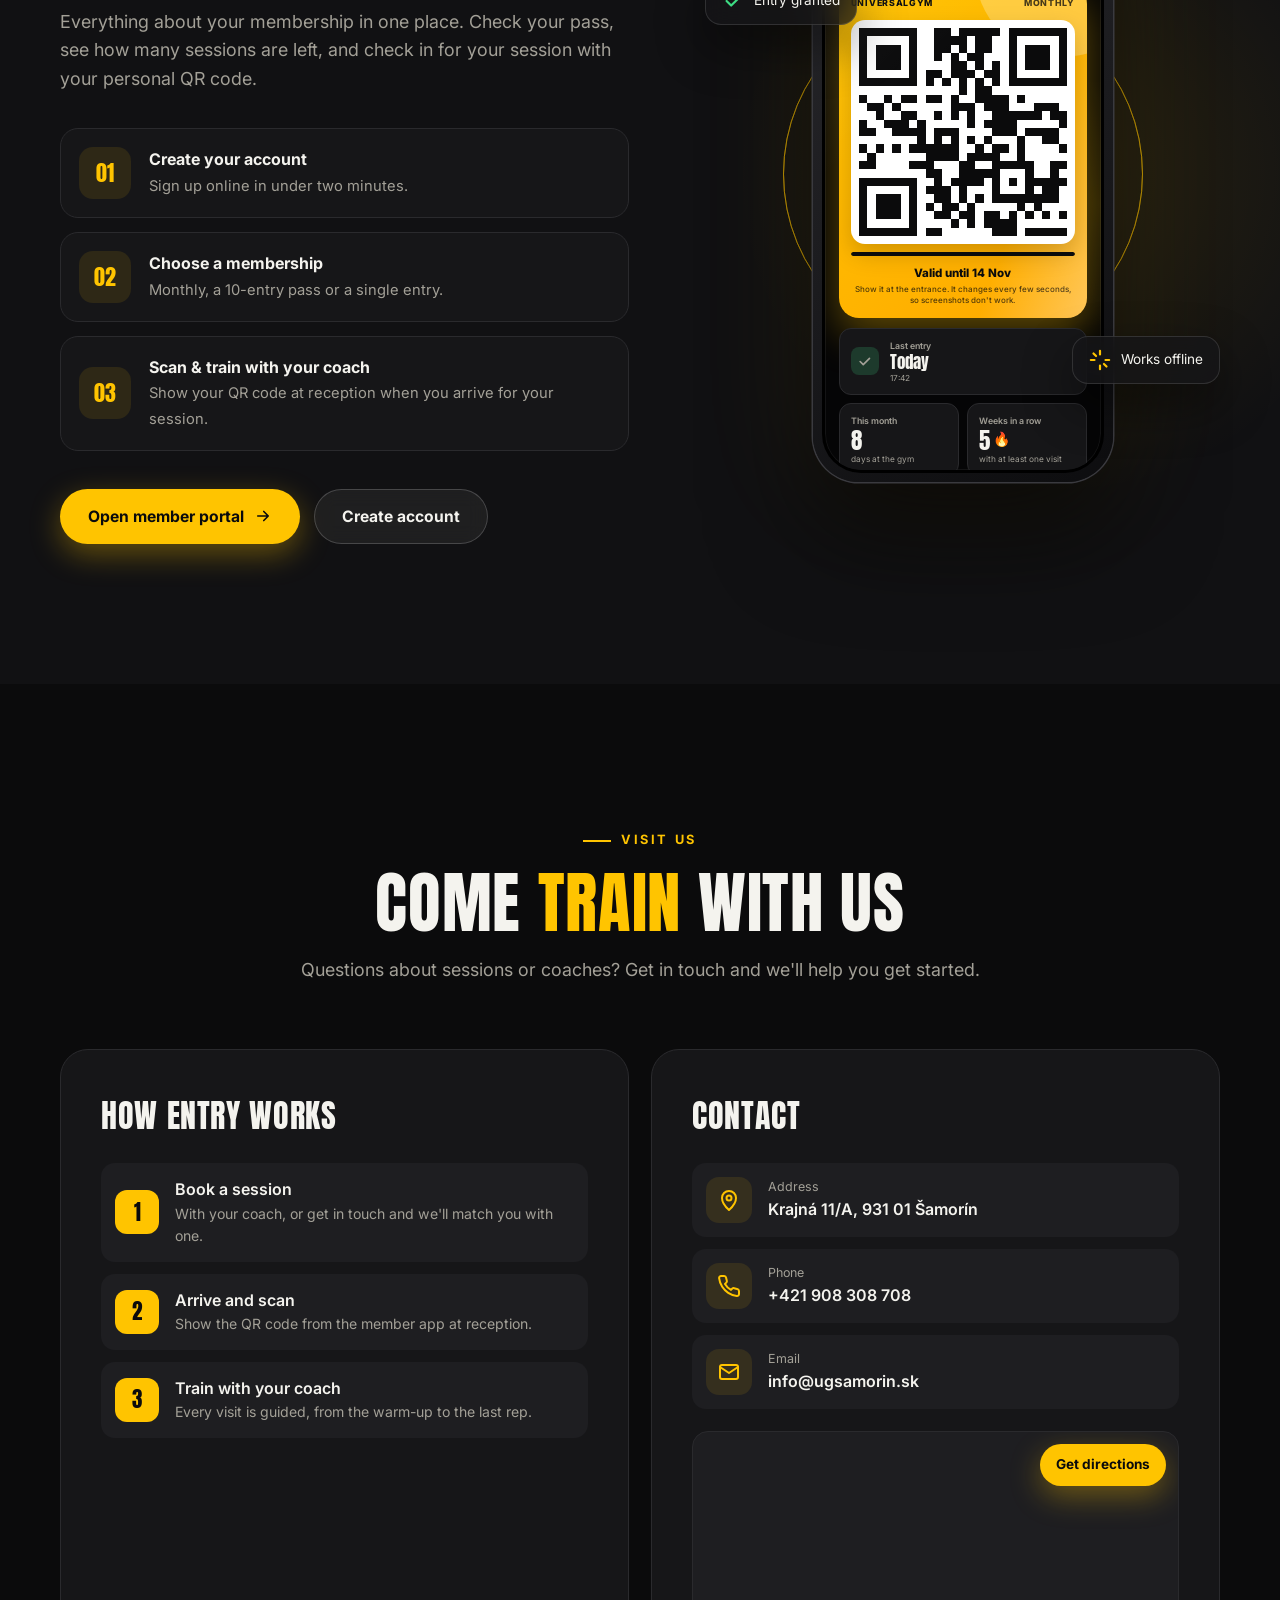
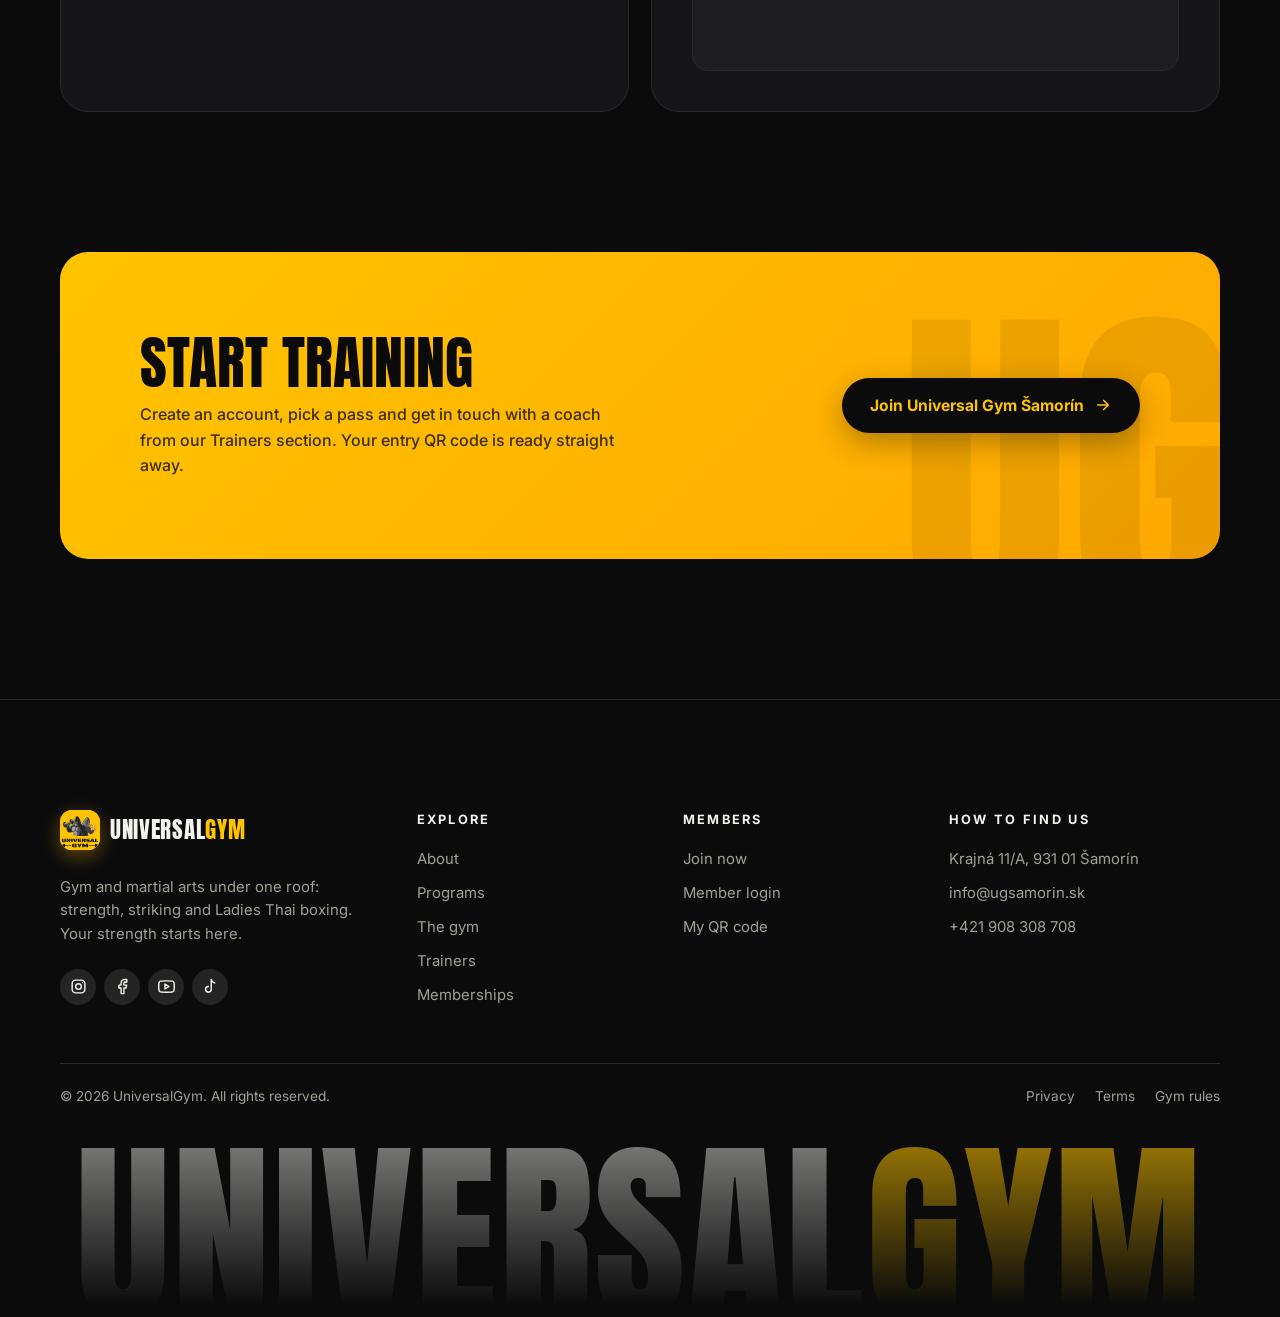
==== commit 6a004e61: "add logo and favicon" ====
--- a/docs/index.html
+++ b/docs/index.html
@@ -4,6 +4,9 @@
 		<meta charset="utf-8" />
 		<meta name="robots" content="noindex, nofollow" />
 		<meta name="viewport" content="width=device-width, initial-scale=1" />
+		<link rel="icon" href="assets/img/universal-gym-logo.svg" type="image/svg+xml" />
+		<link rel="icon" href="assets/img/favicon-32.png" type="image/png" sizes="32x32" />
+		<link rel="apple-touch-icon" href="assets/img/apple-touch-icon.png" />
 		<title>
 			Universal Gym Šamorín
 		</title>
@@ -21,7 +24,7 @@
 			href="https://fonts.googleapis.com/css2?family=Anton&family=Inter:wght@400;500;600;700;800&display=swap"
 			rel="stylesheet"
 		/>
-		<link rel="stylesheet" href="assets/css/home.css?v=28" />
+		<link rel="stylesheet" href="assets/css/home.css?v=29" />
 		<script>
 			document.documentElement.classList.add('js');
 		</script>
@@ -57,12 +60,7 @@
 					aria-label="UniversalGym – úvod"
 					data-i18n-attr="aria-label:a11y.home"
 				>
-					<span class="logo-mark"
-						><svg viewBox="0 0 24 24" aria-hidden="true">
-							<path
-								d="M6.5 6.5v11M17.5 6.5v11M3.5 9v6M20.5 9v6M6.5 12h11"
-							/></svg
-					></span>
+					<span class="logo-mark"><img src="assets/img/universal-gym-logo.svg" alt="" /></span>
 					<span class="logo-word">Universal<span>Gym</span></span>
 				</a>
 
@@ -1139,12 +1137,7 @@
 							aria-label="UniversalGym – úvod"
 							data-i18n-attr="aria-label:a11y.home"
 						>
-							<span class="logo-mark"
-								><svg viewBox="0 0 24 24" aria-hidden="true">
-									<path
-										d="M6.5 6.5v11M17.5 6.5v11M3.5 9v6M20.5 9v6M6.5 12h11"
-									/></svg
-							></span>
+							<span class="logo-mark"><img src="assets/img/universal-gym-logo.svg" alt="" /></span>
 							<span class="logo-word">Universal<span>Gym</span></span>
 						</a>
 						<p data-i18n="footer.about">
@@ -1278,10 +1271,7 @@
 			hidden
 		>
 			<div class="lang-card">
-				<span class="logo-mark"
-					><svg viewBox="0 0 24 24" aria-hidden="true">
-						<path d="M6.5 6.5v11M17.5 6.5v11M3.5 9v6M20.5 9v6M6.5 12h11" /></svg
-				></span>
+				<span class="logo-mark"><img src="assets/img/universal-gym-logo.svg" alt="" /></span>
 				<!-- Shown in all three languages on purpose: the visitor has not picked one yet. -->
 				<h2 id="lang-modal-title">
 					Vyber si jazyk<span>Choose your language · Válassz nyelvet</span>
--- a/docs/assets/css/home.css
+++ b/docs/assets/css/home.css
@@ -239,12 +239,13 @@
   width: 40px;
   height: 40px;
   border-radius: 12px;
-  background: var(--gradient);
-  box-shadow: 0 6px 20px var(--primary-glow), inset 0 1px 0 rgba(255 255 255 / 0.4);
+  overflow: hidden;
+  background: var(--primary);
+  box-shadow: 0 6px 20px var(--primary-glow);
   transition: transform 400ms var(--ease);
 }
 .logo:hover .logo-mark { transform: rotate(-12deg) scale(1.08); }
-.logo-mark svg { width: 22px; height: 22px; fill: none; stroke: var(--on-primary); stroke-width: 2.4; stroke-linecap: round; }
+.logo-mark img { display: block; width: 100%; height: 100%; }
 .logo-word { font-family: var(--font-display); font-size: 1.45rem; letter-spacing: 0.03em; text-transform: uppercase; }
 .logo-word span { color: var(--primary); }
 
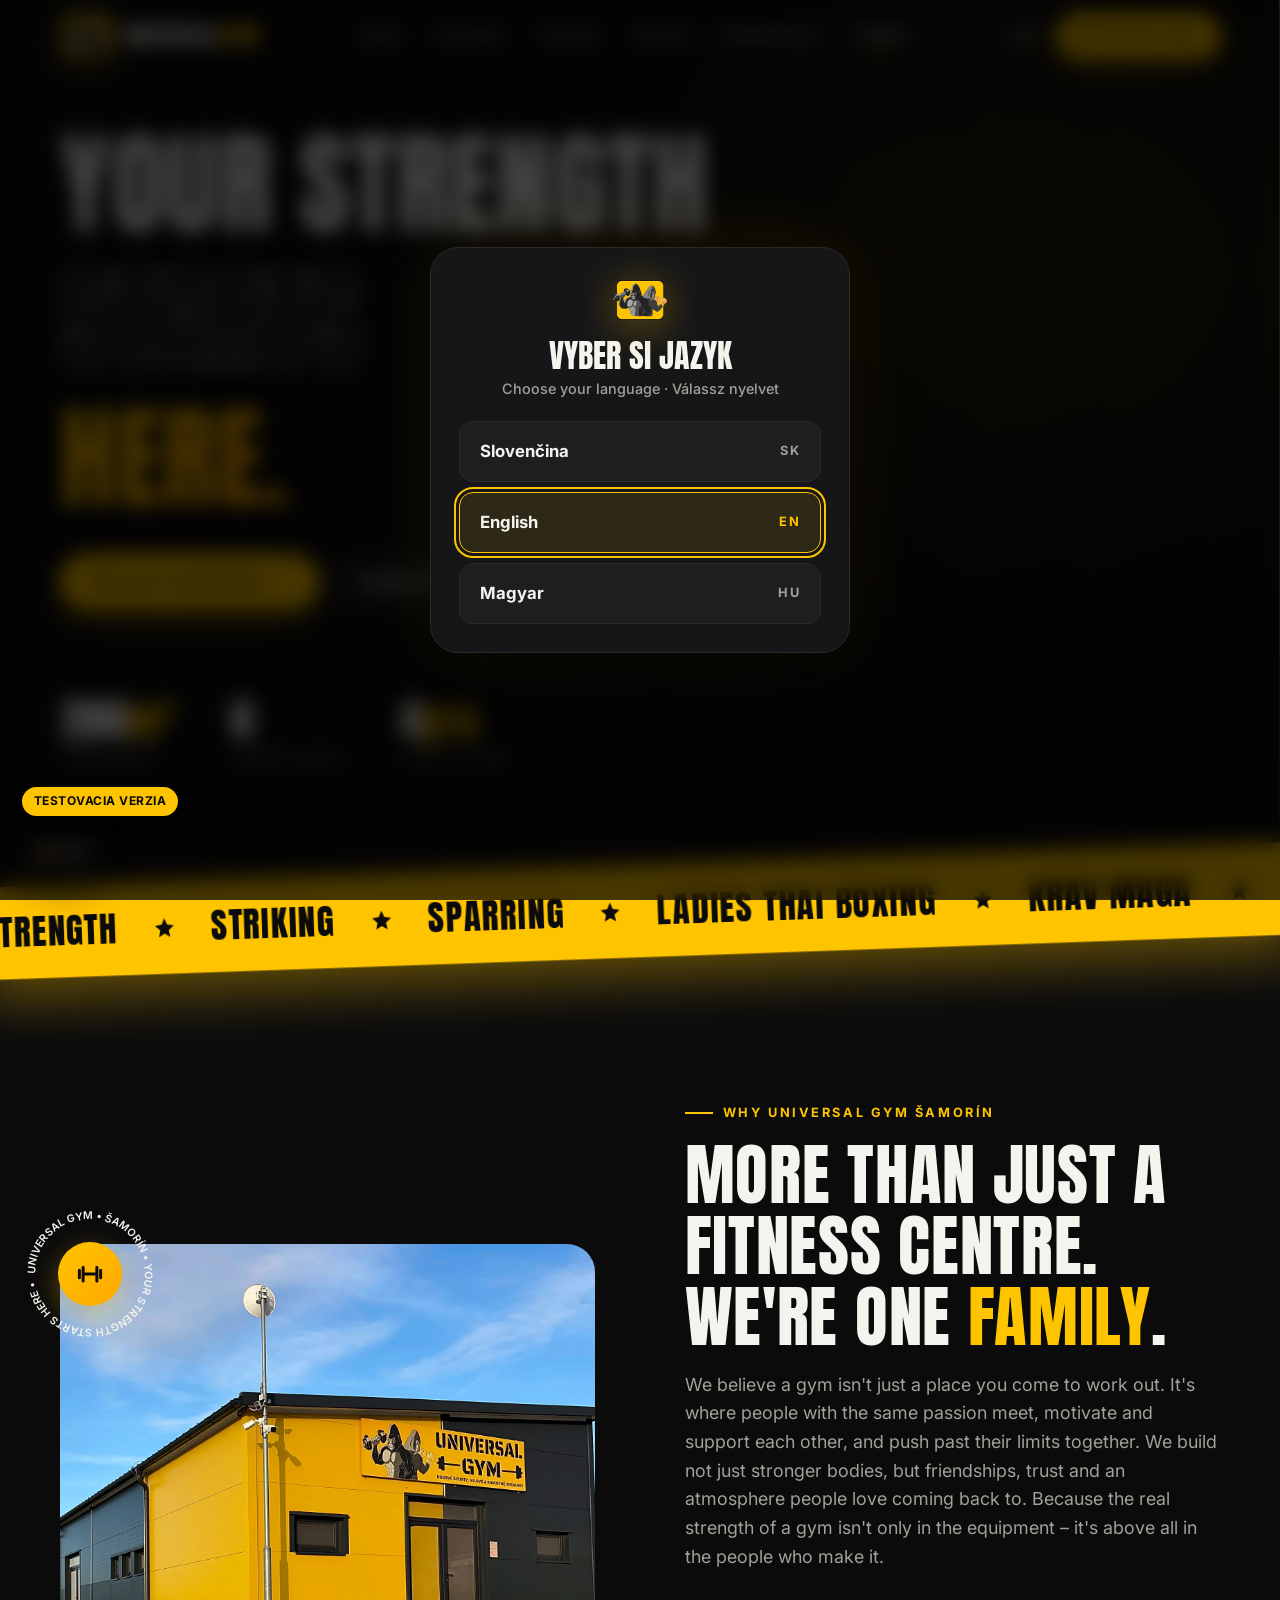
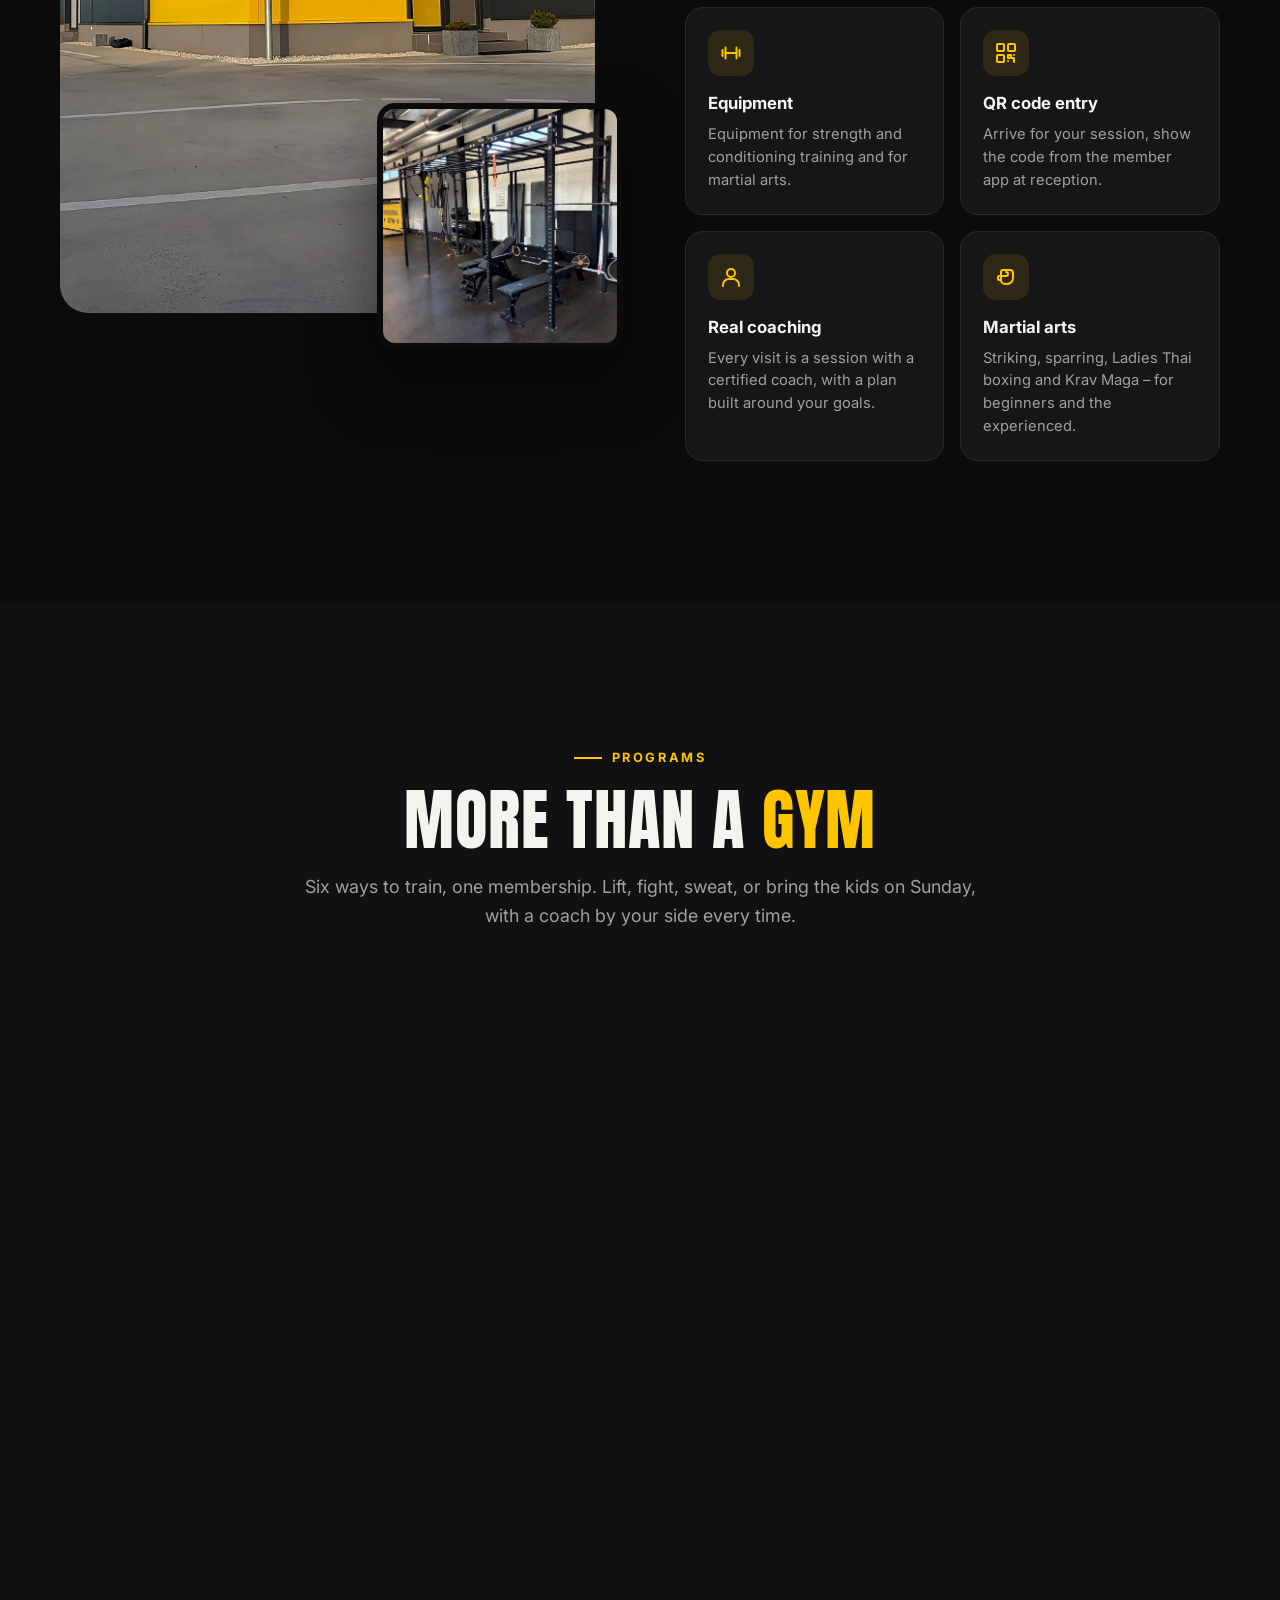
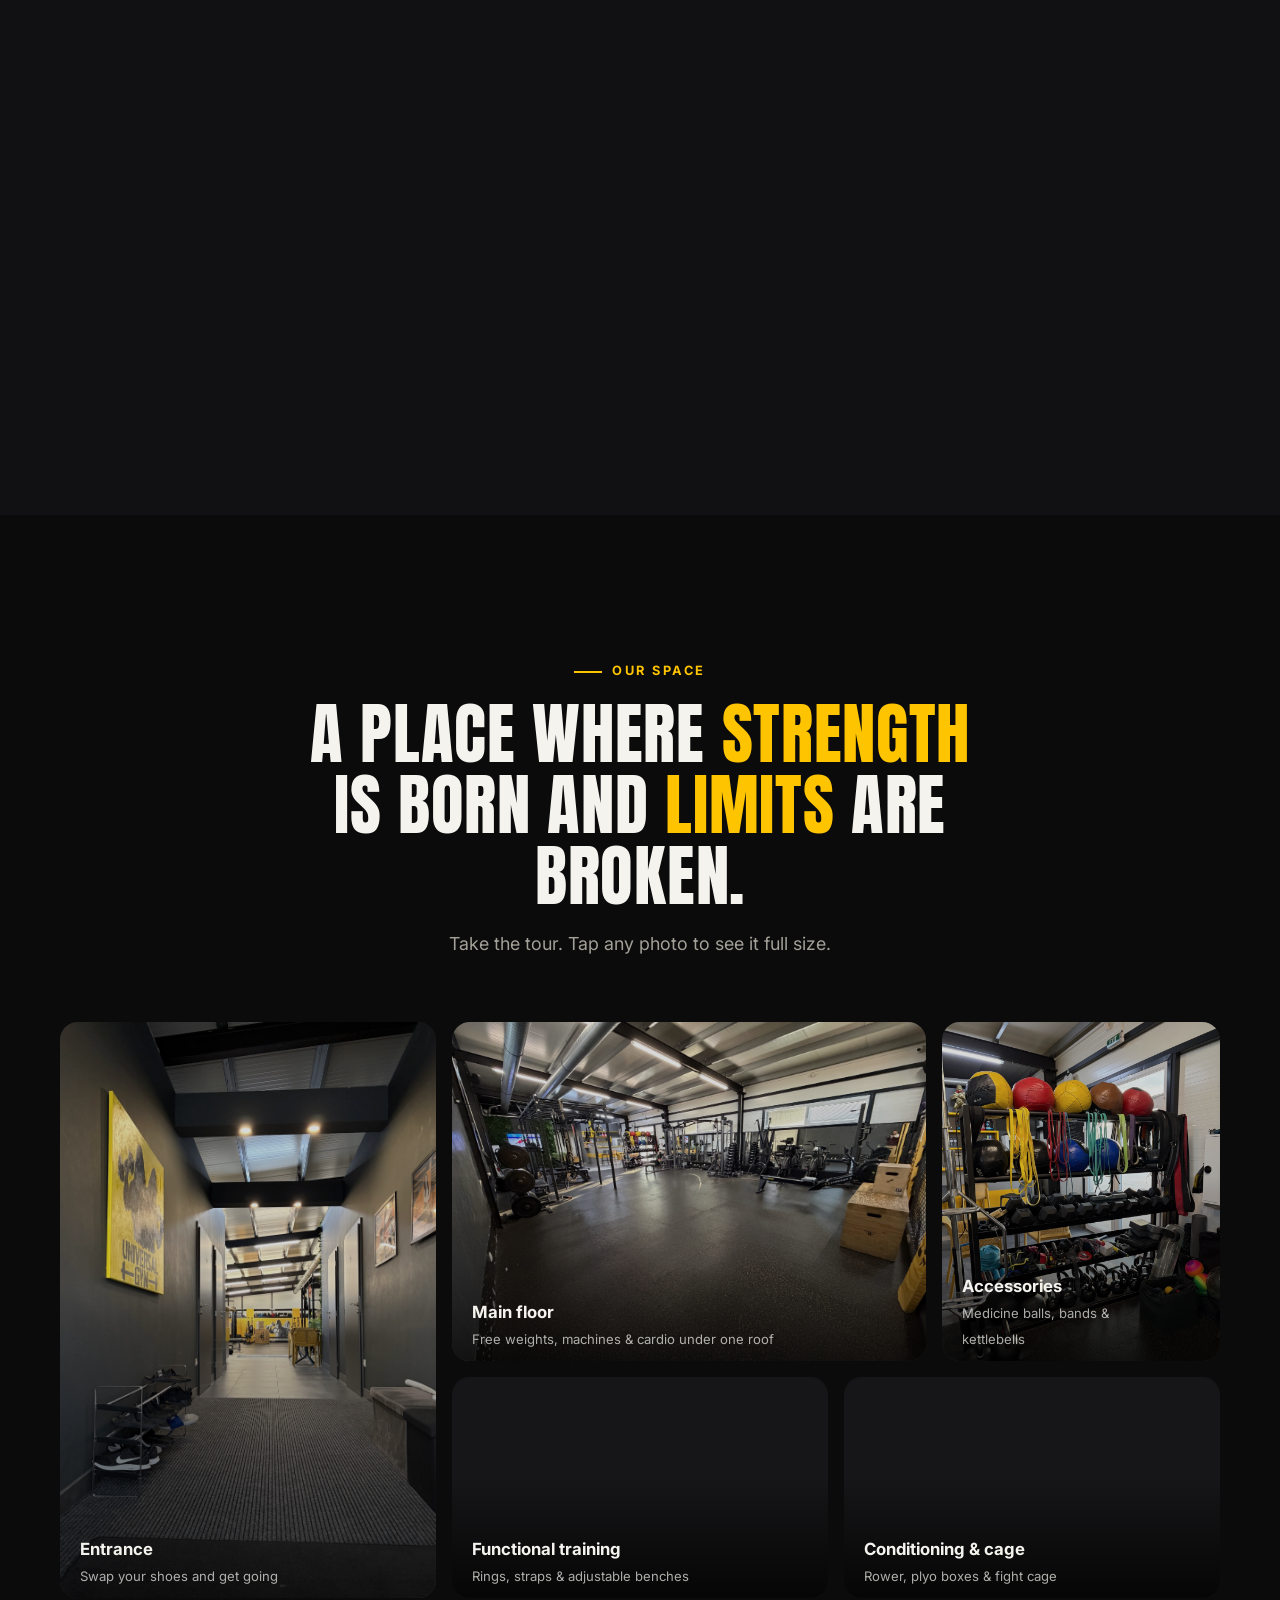
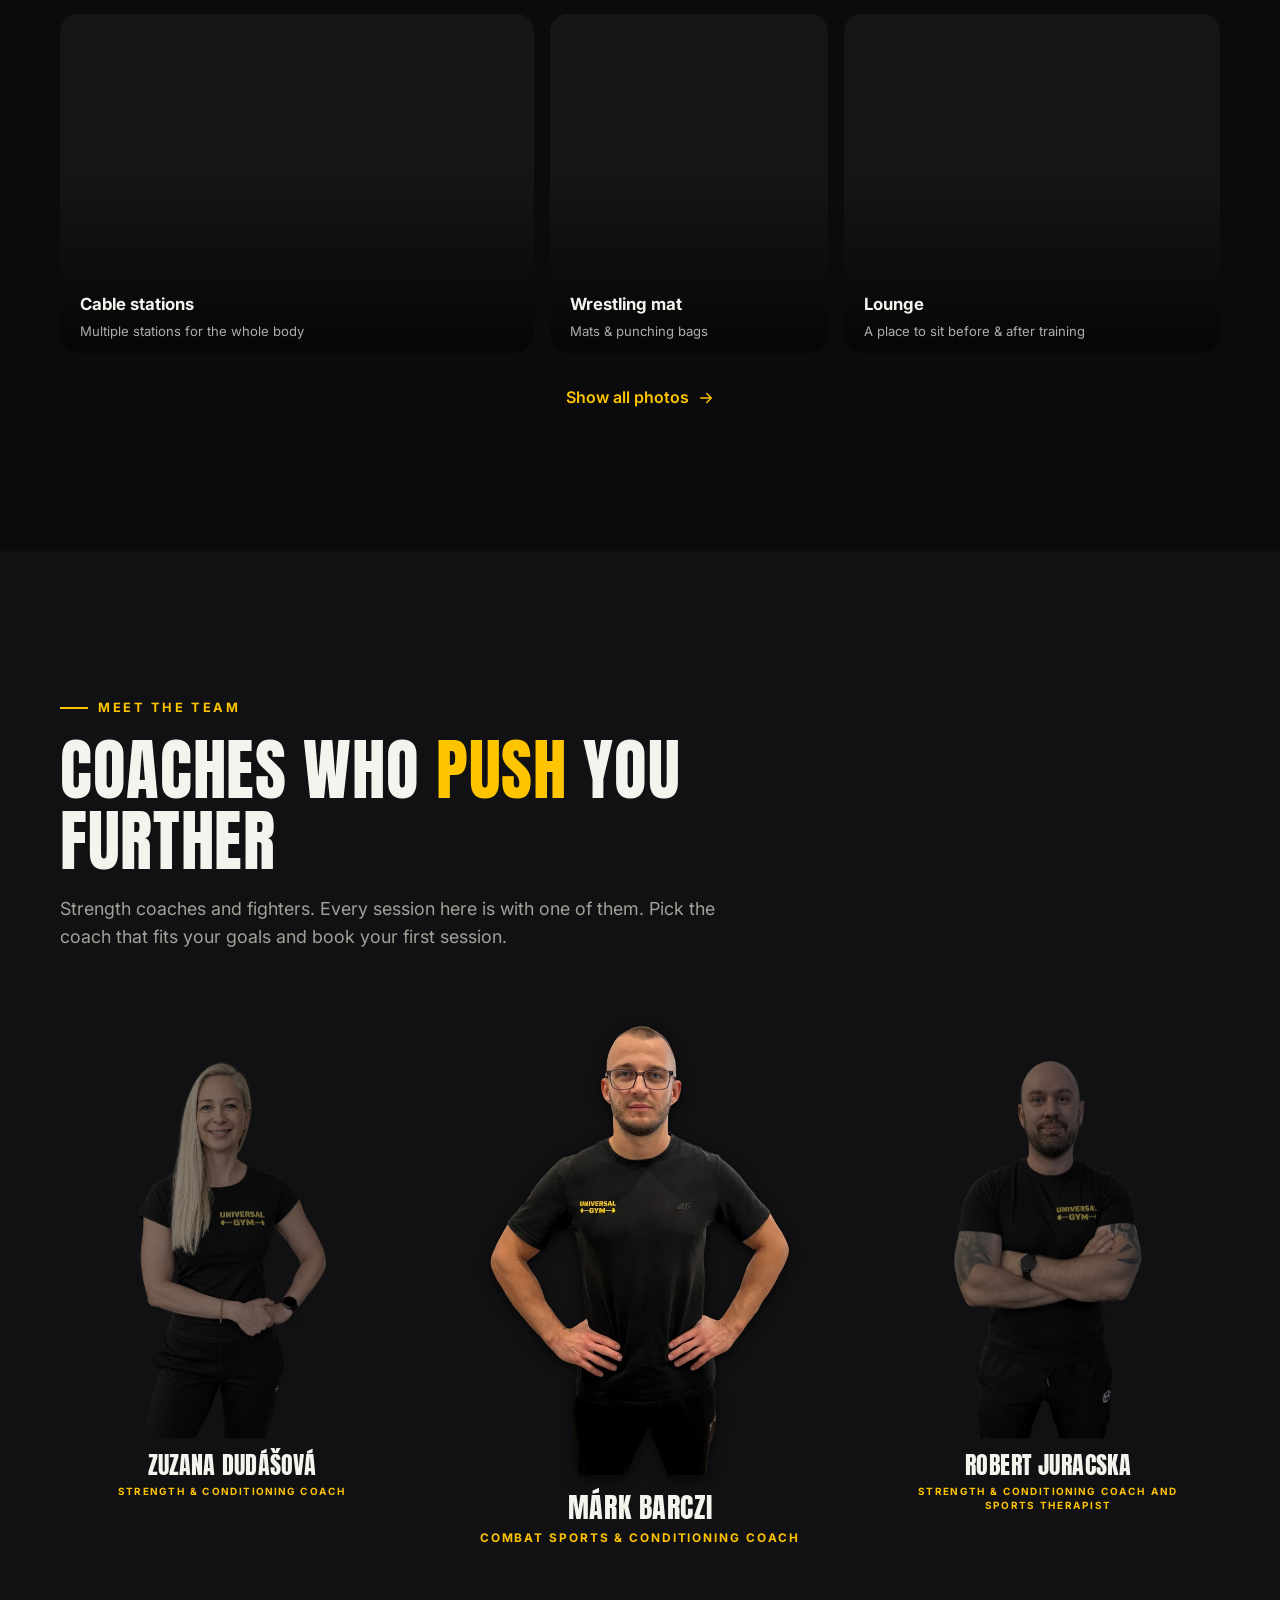
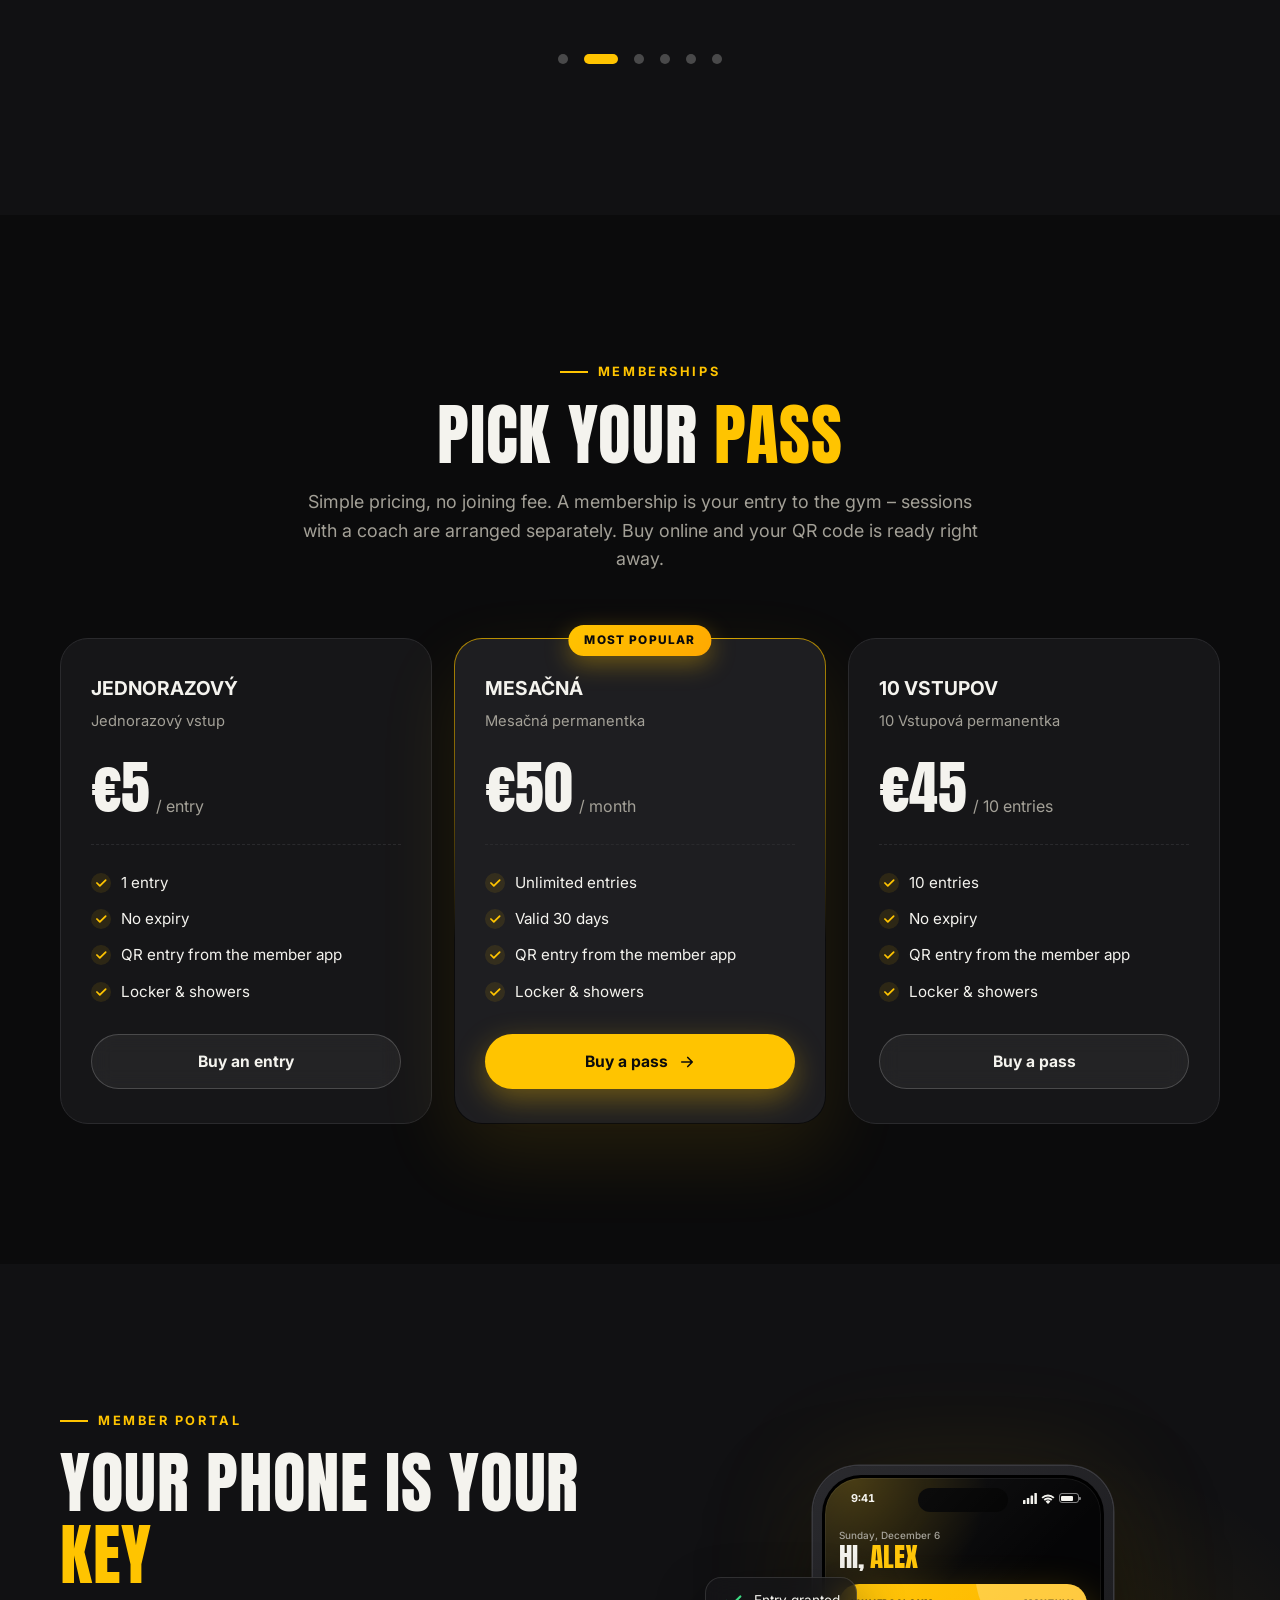
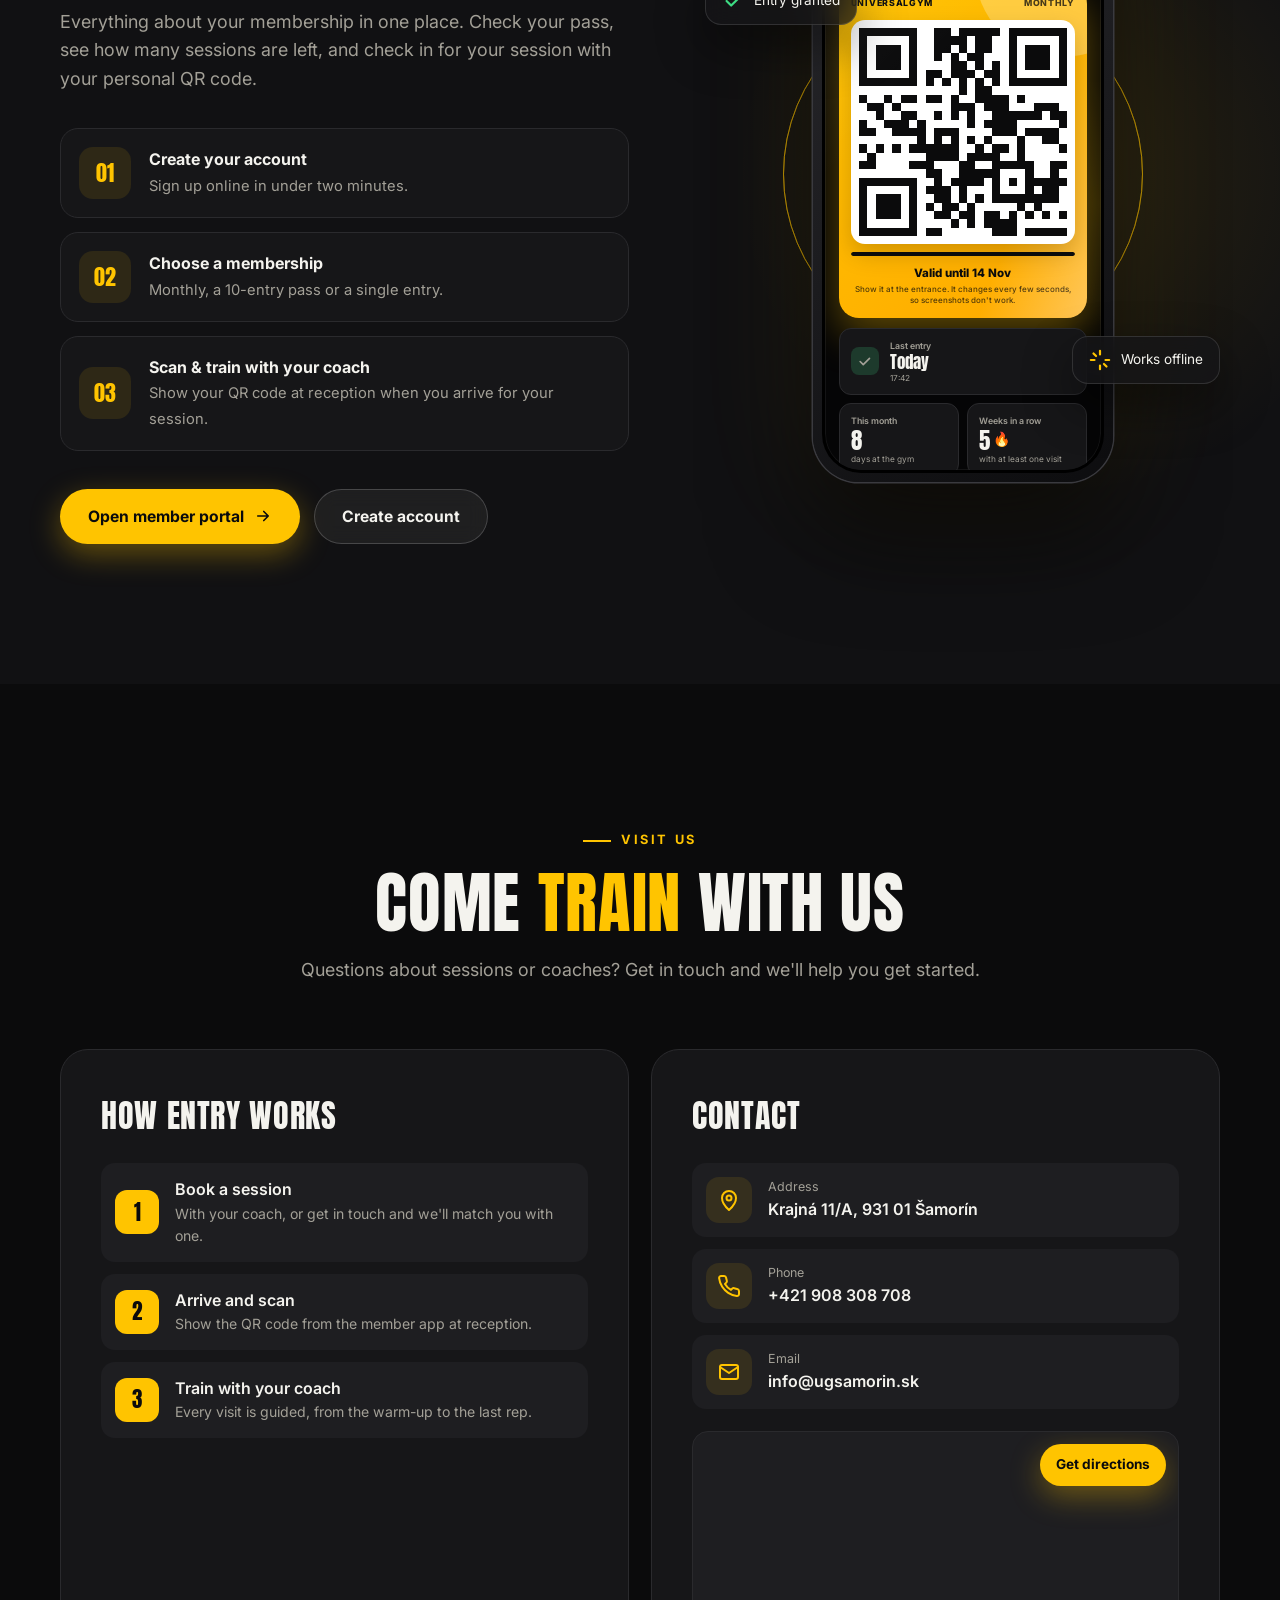
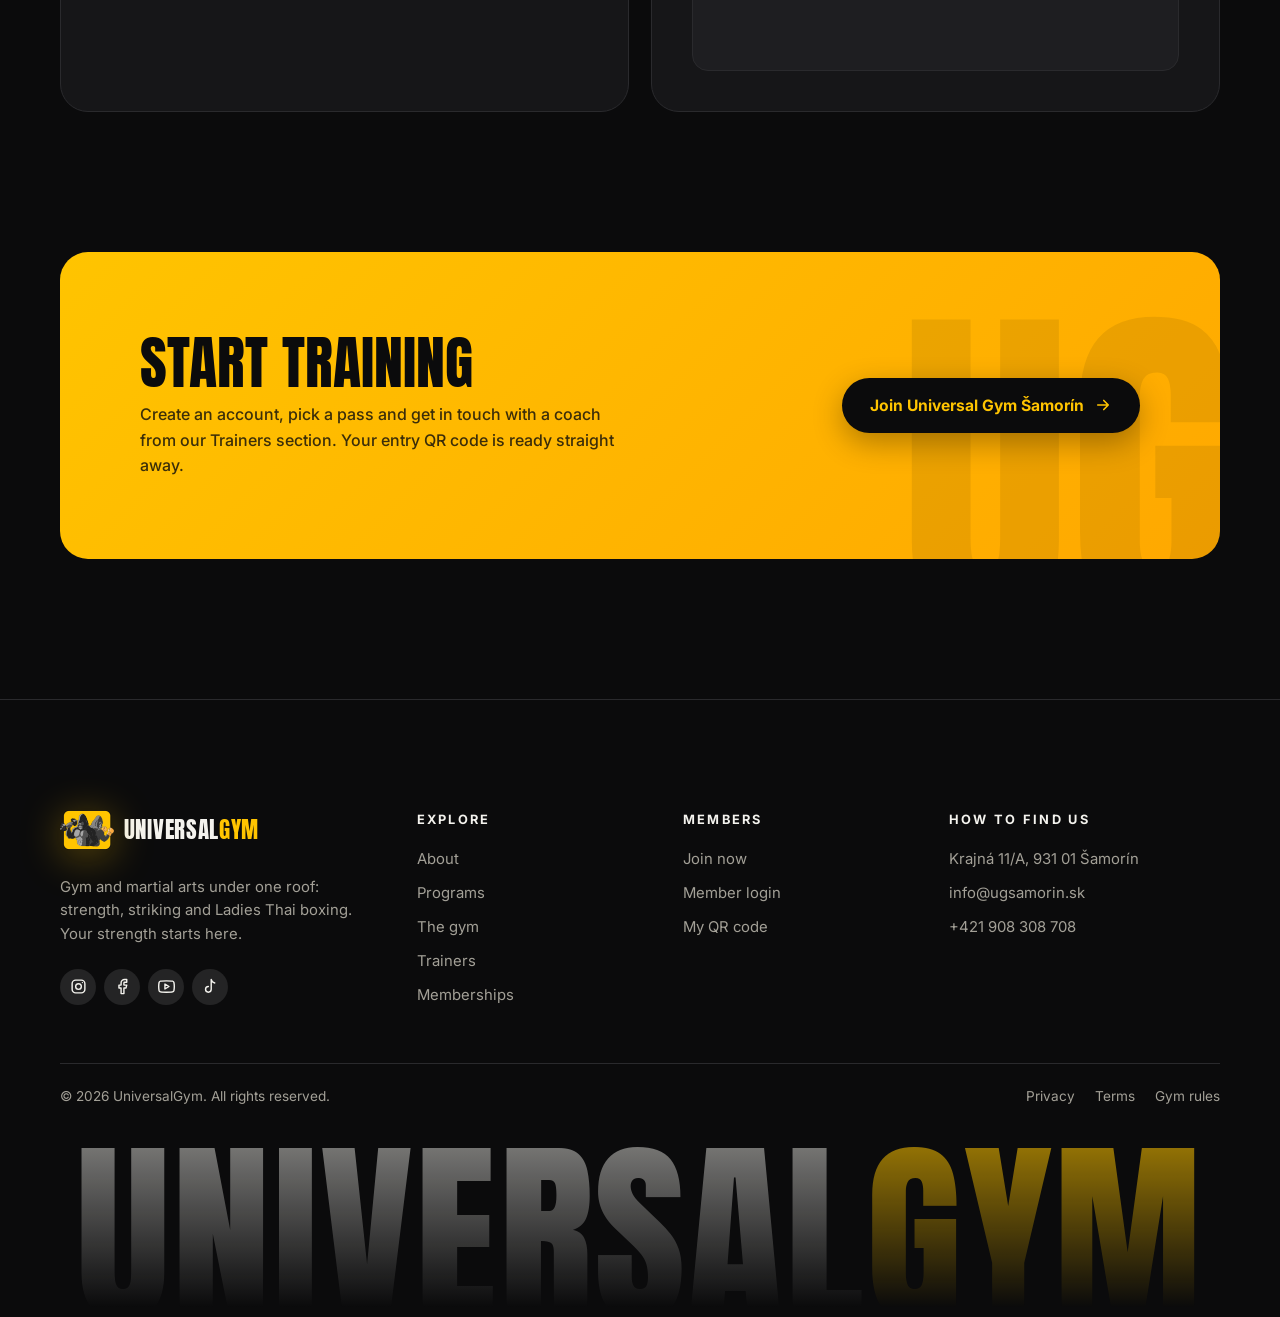
==== commit ff94b98b: "new logo and favicon" ====
--- a/docs/index.html
+++ b/docs/index.html
@@ -4,7 +4,7 @@
 		<meta charset="utf-8" />
 		<meta name="robots" content="noindex, nofollow" />
 		<meta name="viewport" content="width=device-width, initial-scale=1" />
-		<link rel="icon" href="assets/img/universal-gym-logo.svg" type="image/svg+xml" />
+		<link rel="icon" href="assets/img/favicon.svg" type="image/svg+xml" />
 		<link rel="icon" href="assets/img/favicon-32.png" type="image/png" sizes="32x32" />
 		<link rel="apple-touch-icon" href="assets/img/apple-touch-icon.png" />
 		<title>
@@ -24,7 +24,7 @@
 			href="https://fonts.googleapis.com/css2?family=Anton&family=Inter:wght@400;500;600;700;800&display=swap"
 			rel="stylesheet"
 		/>
-		<link rel="stylesheet" href="assets/css/home.css?v=29" />
+		<link rel="stylesheet" href="assets/css/home.css?v=30" />
 		<script>
 			document.documentElement.classList.add('js');
 		</script>
@@ -60,7 +60,7 @@
 					aria-label="UniversalGym – úvod"
 					data-i18n-attr="aria-label:a11y.home"
 				>
-					<span class="logo-mark"><img src="assets/img/universal-gym-logo.svg" alt="" /></span>
+					<span class="logo-mark"><img src="assets/img/logo.png" alt="" /></span>
 					<span class="logo-word">Universal<span>Gym</span></span>
 				</a>
 
@@ -1137,7 +1137,7 @@
 							aria-label="UniversalGym – úvod"
 							data-i18n-attr="aria-label:a11y.home"
 						>
-							<span class="logo-mark"><img src="assets/img/universal-gym-logo.svg" alt="" /></span>
+							<span class="logo-mark"><img src="assets/img/logo.png" alt="" /></span>
 							<span class="logo-word">Universal<span>Gym</span></span>
 						</a>
 						<p data-i18n="footer.about">
@@ -1271,7 +1271,7 @@
 			hidden
 		>
 			<div class="lang-card">
-				<span class="logo-mark"><img src="assets/img/universal-gym-logo.svg" alt="" /></span>
+				<span class="logo-mark"><img src="assets/img/logo.png" alt="" /></span>
 				<!-- Shown in all three languages on purpose: the visitor has not picked one yet. -->
 				<h2 id="lang-modal-title">
 					Vyber si jazyk<span>Choose your language · Válassz nyelvet</span>
--- a/docs/assets/css/home.css
+++ b/docs/assets/css/home.css
@@ -234,18 +234,14 @@
 .logo { display: inline-flex; align-items: center; gap: 10px; color: var(--text); text-decoration: none; }
 
 .logo-mark {
-  display: grid;
-  place-items: center;
-  width: 40px;
+  display: flex;
+  width: fit-content;
   height: 40px;
-  border-radius: 12px;
-  overflow: hidden;
-  background: var(--primary);
-  box-shadow: 0 6px 20px var(--primary-glow);
+  filter: drop-shadow(0 6px 20px var(--primary-glow));
   transition: transform 400ms var(--ease);
 }
 .logo:hover .logo-mark { transform: rotate(-12deg) scale(1.08); }
-.logo-mark img { display: block; width: 100%; height: 100%; }
+.logo-mark img { display: block; width: auto; height: 100%; }
 .logo-word { font-family: var(--font-display); font-size: 1.45rem; letter-spacing: 0.03em; text-transform: uppercase; }
 .logo-word span { color: var(--primary); }
 
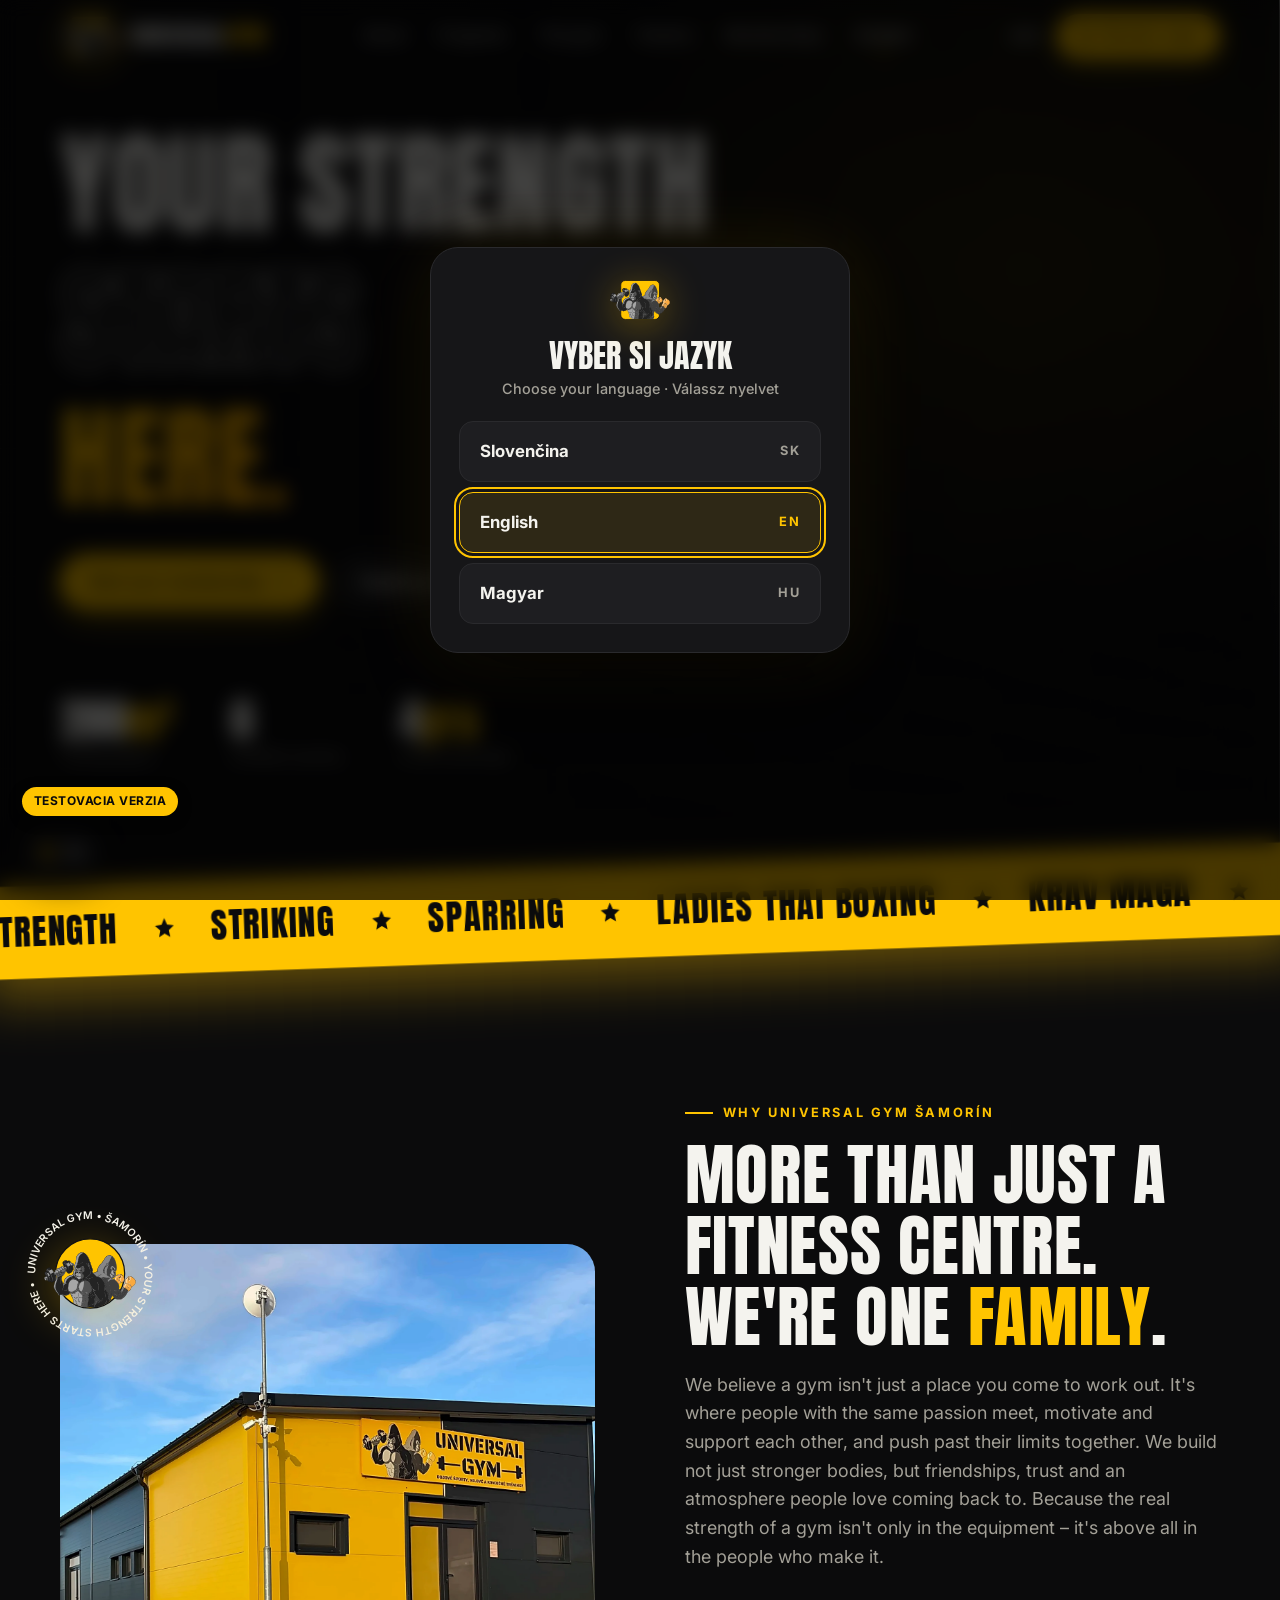
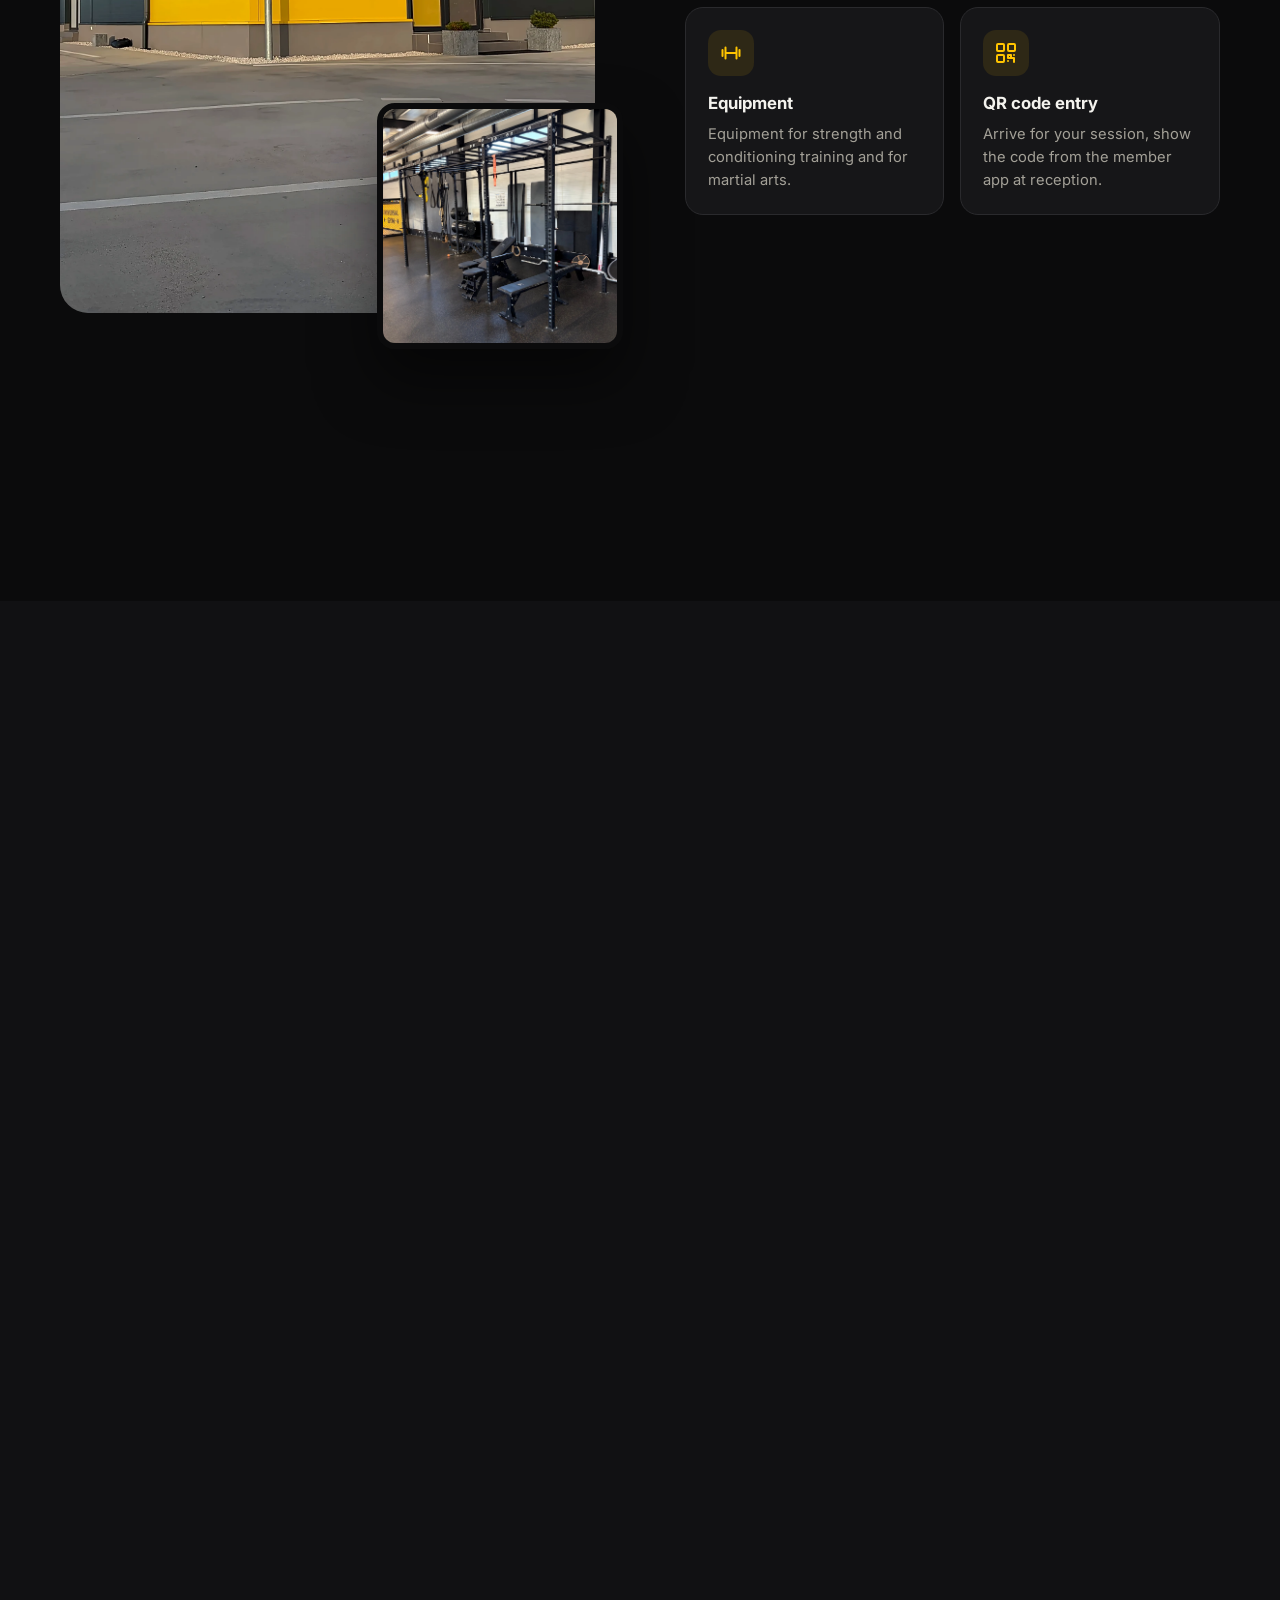
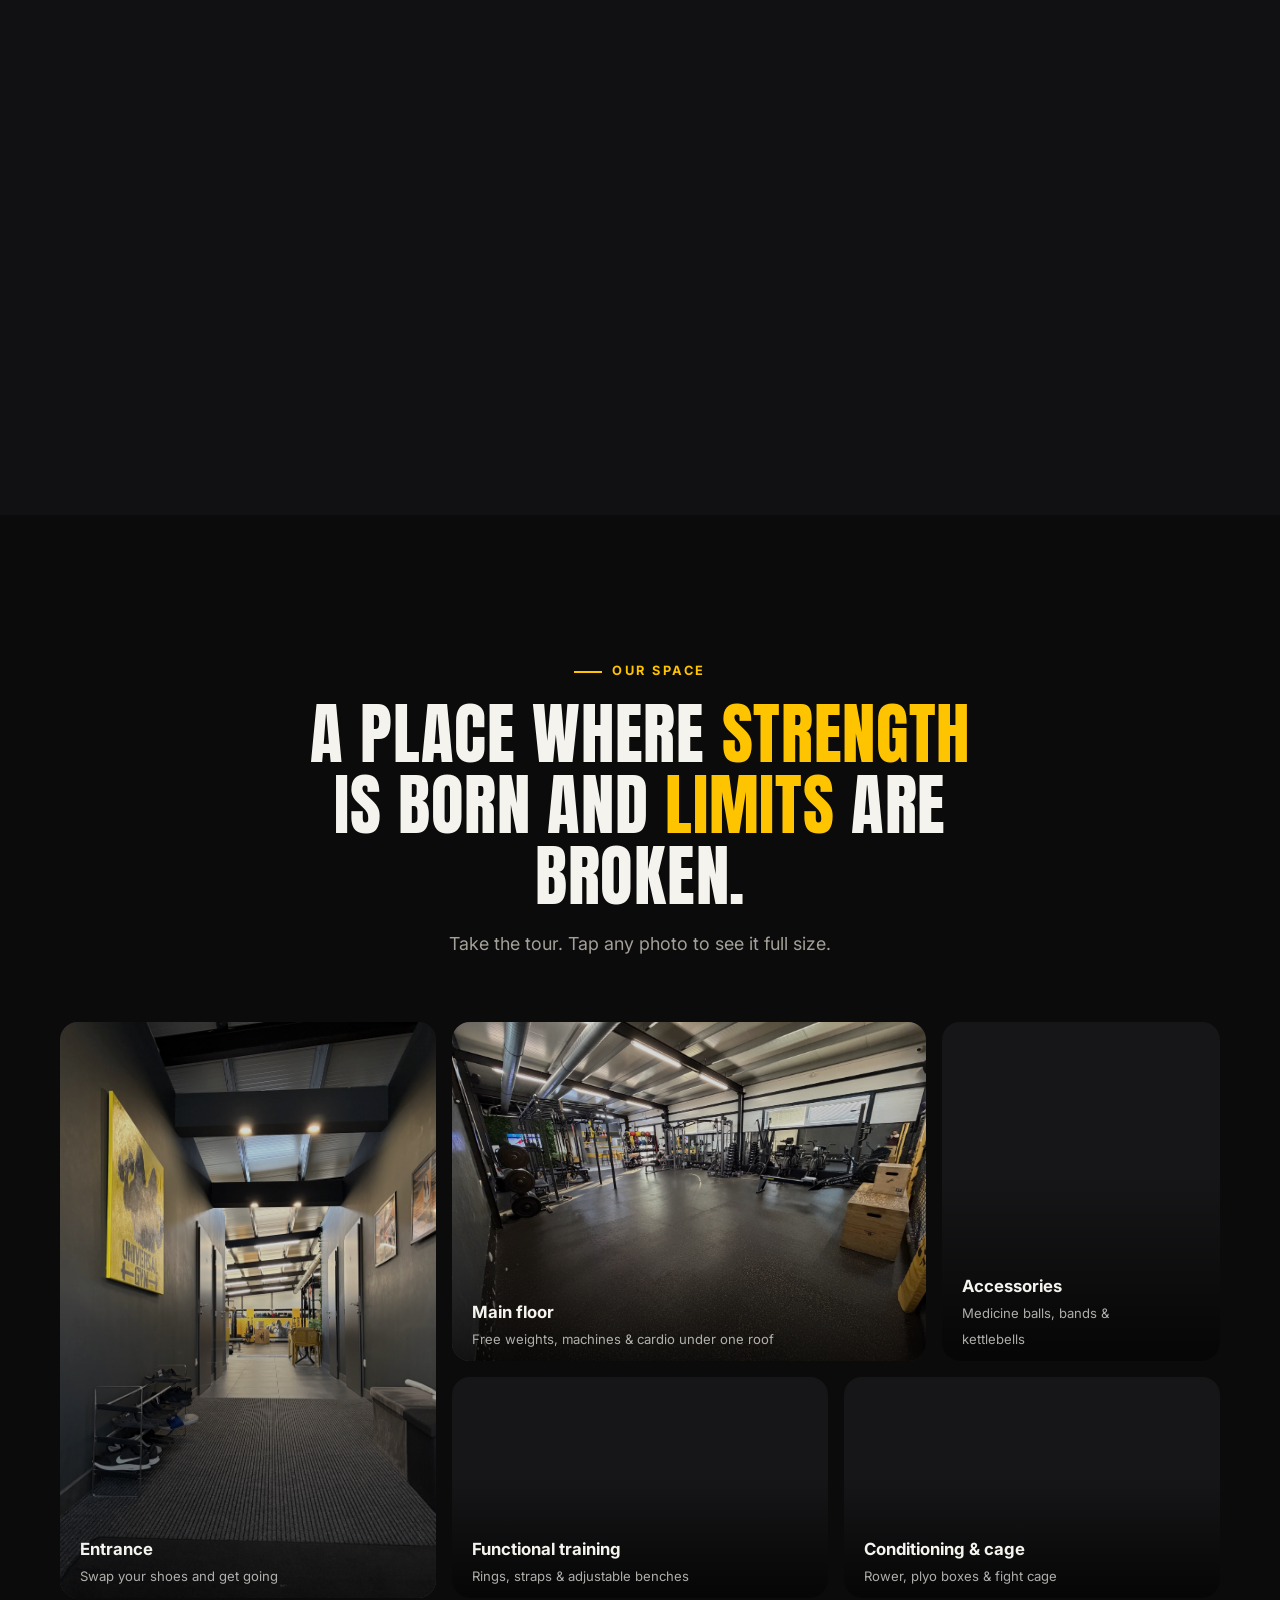
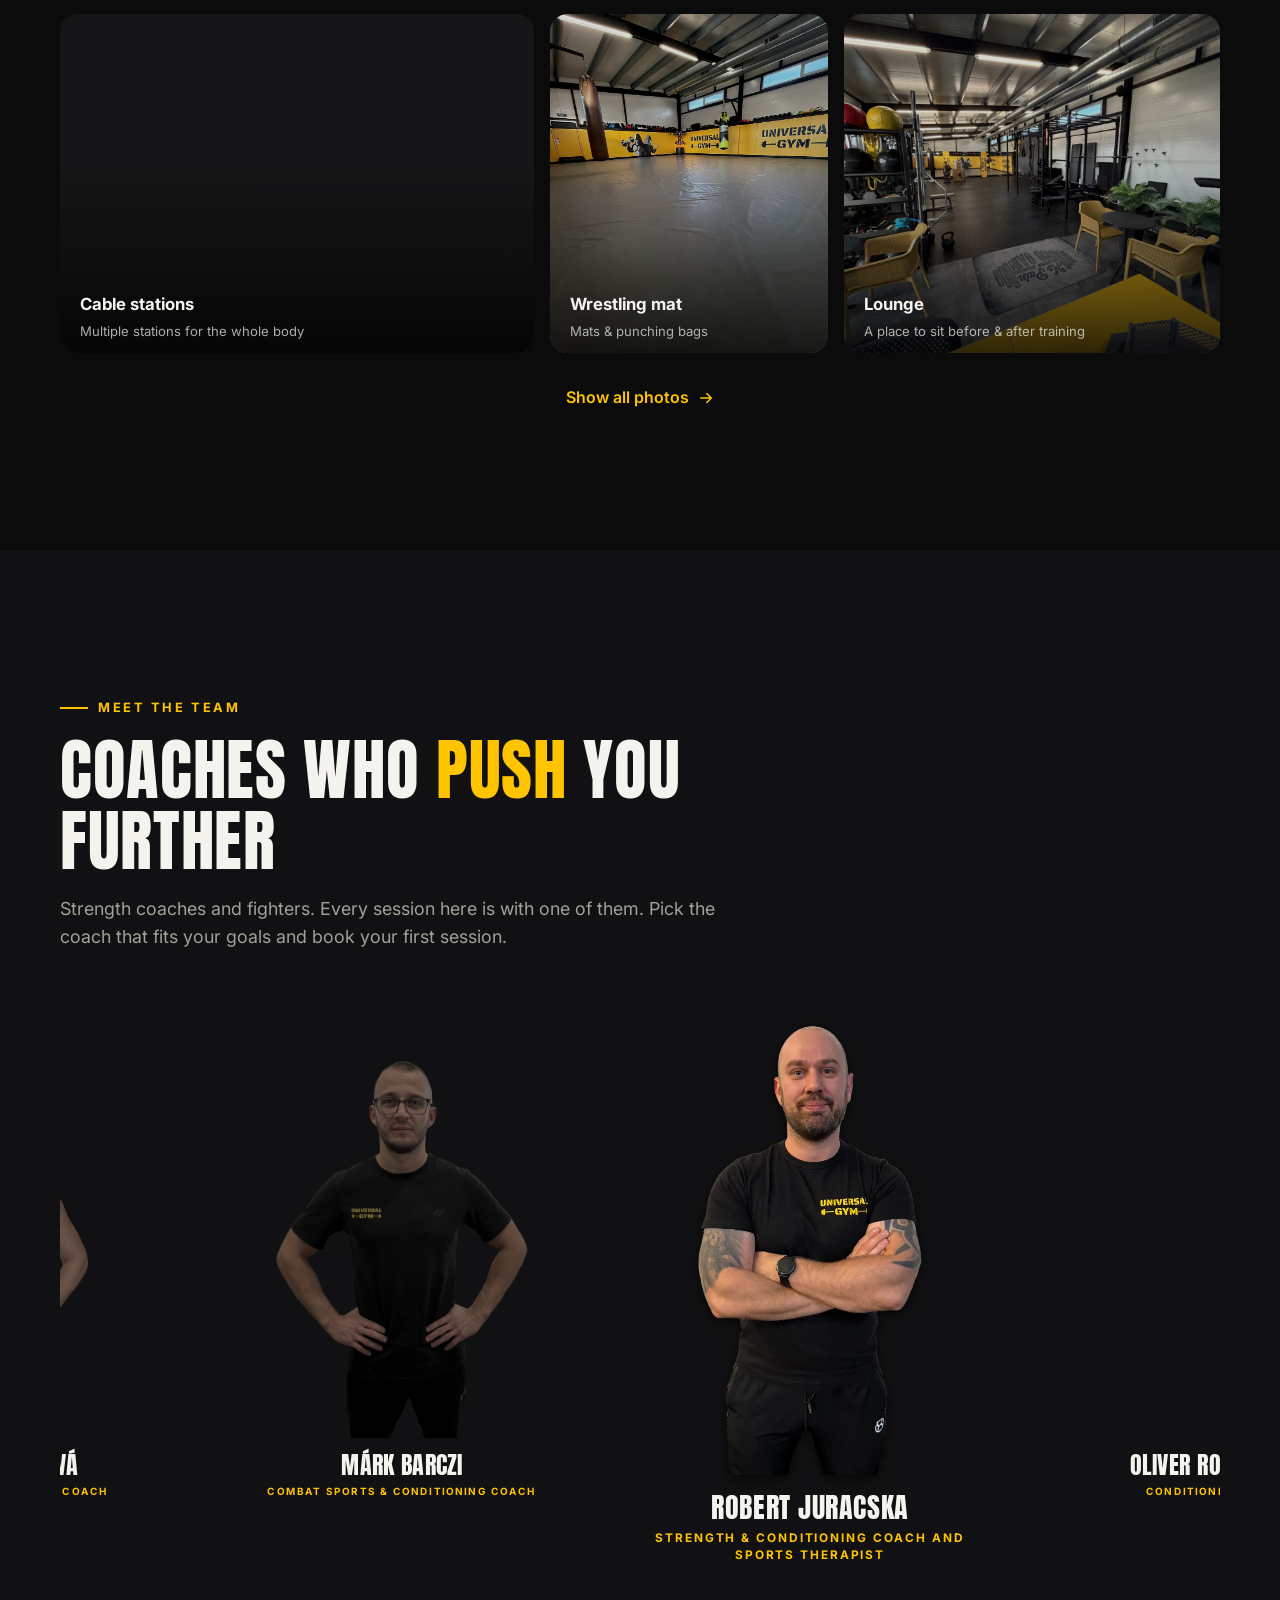
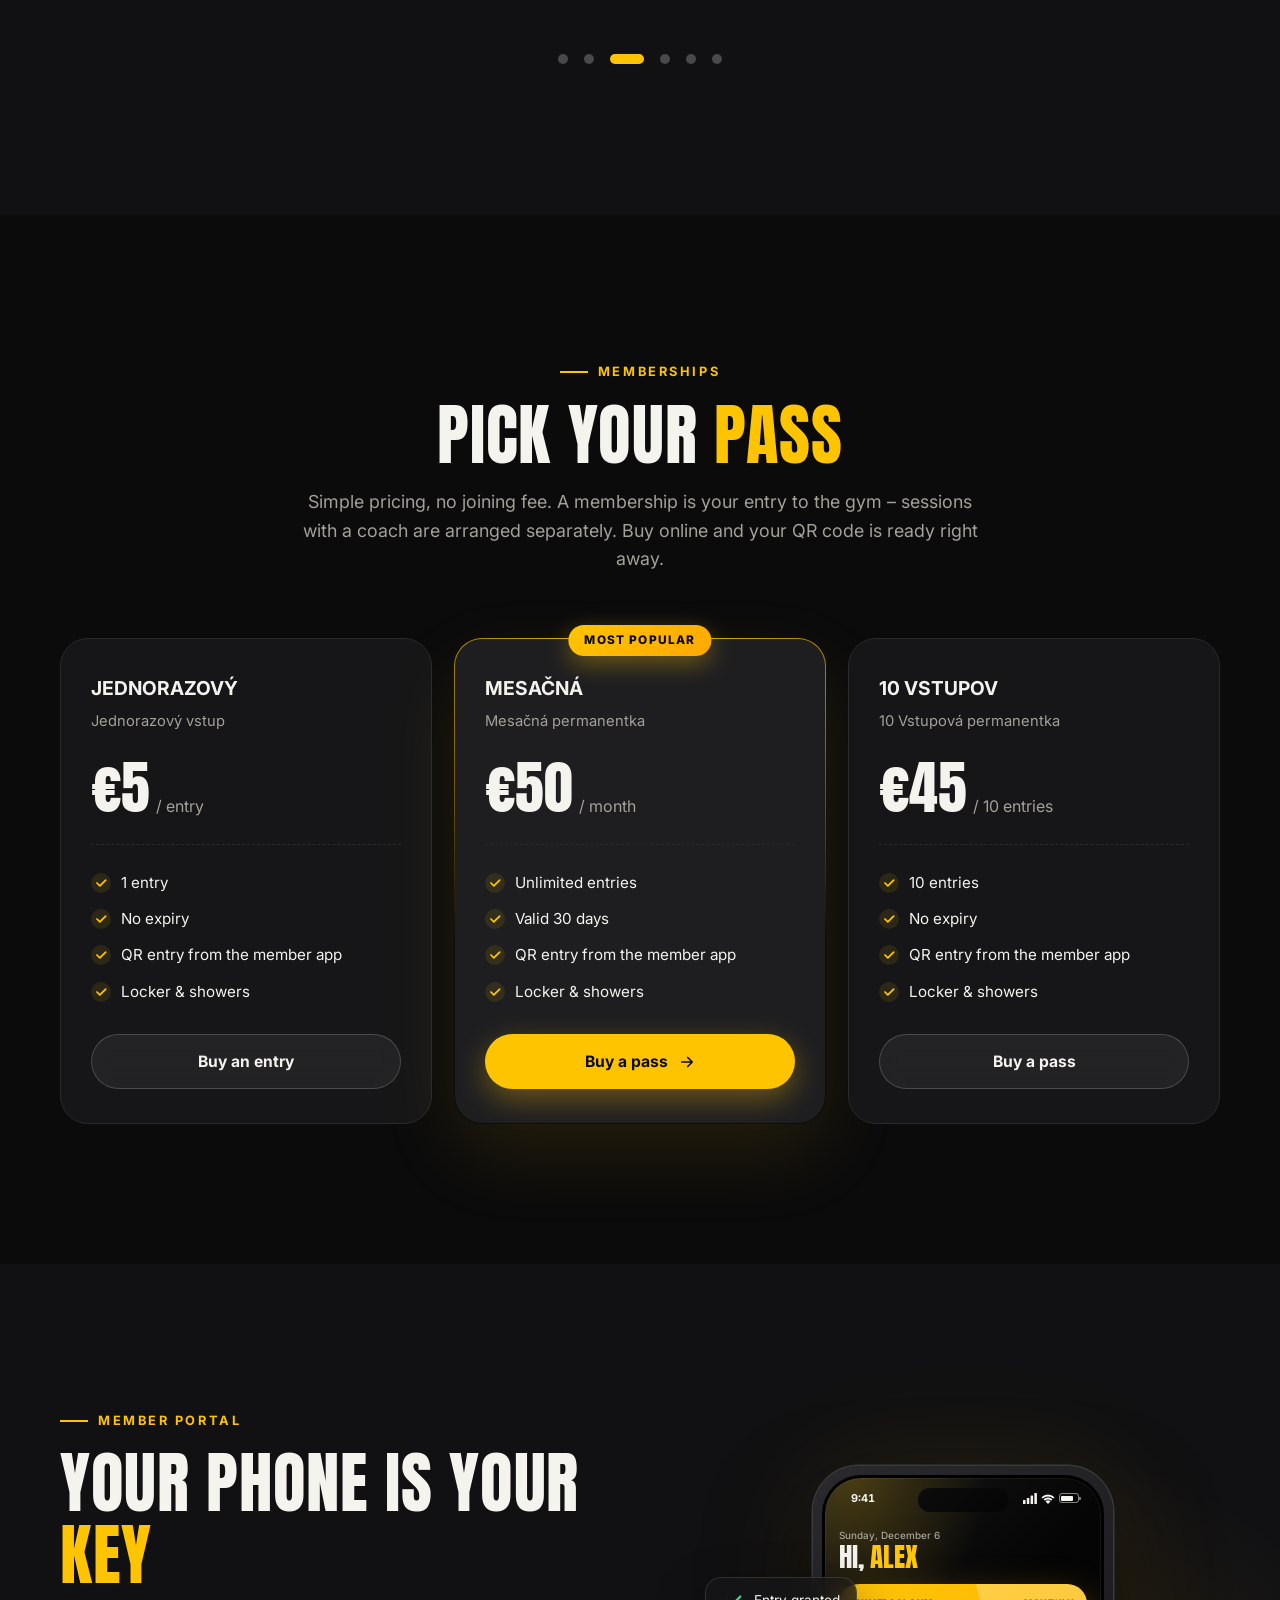
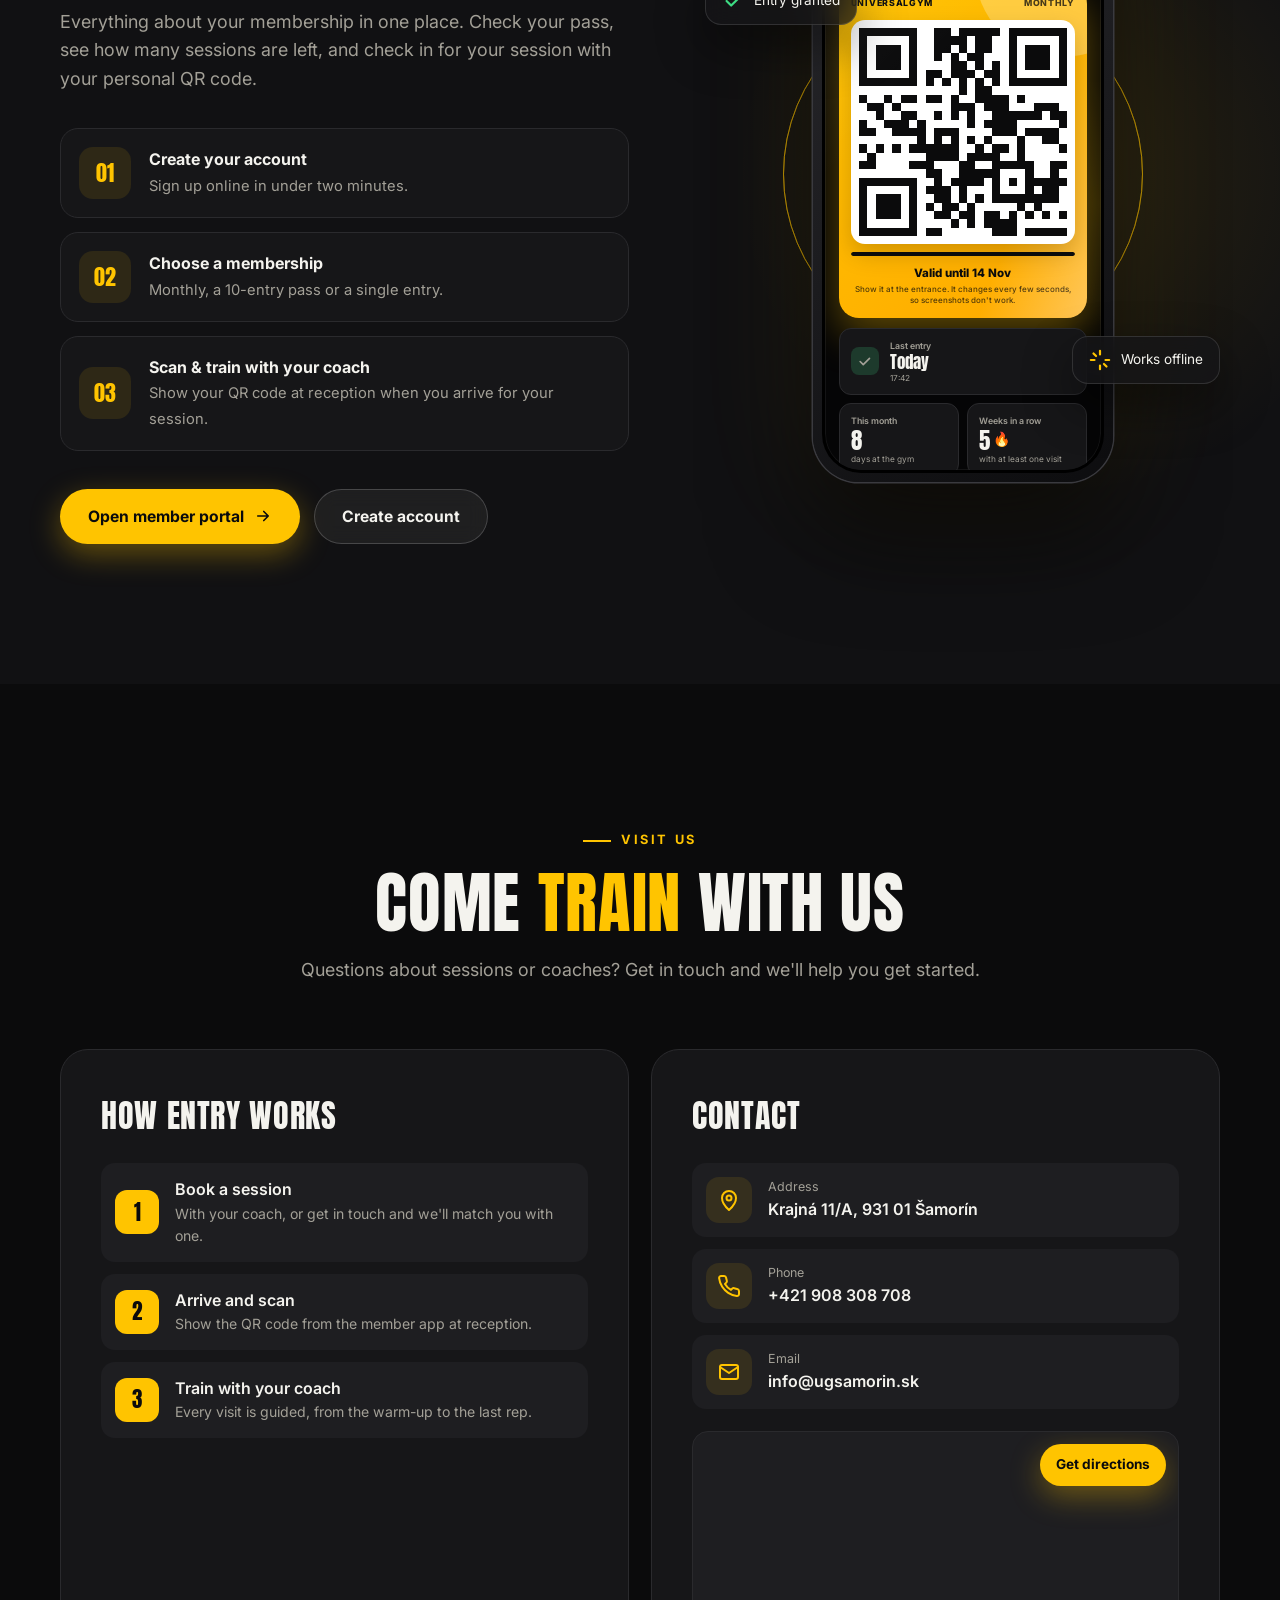
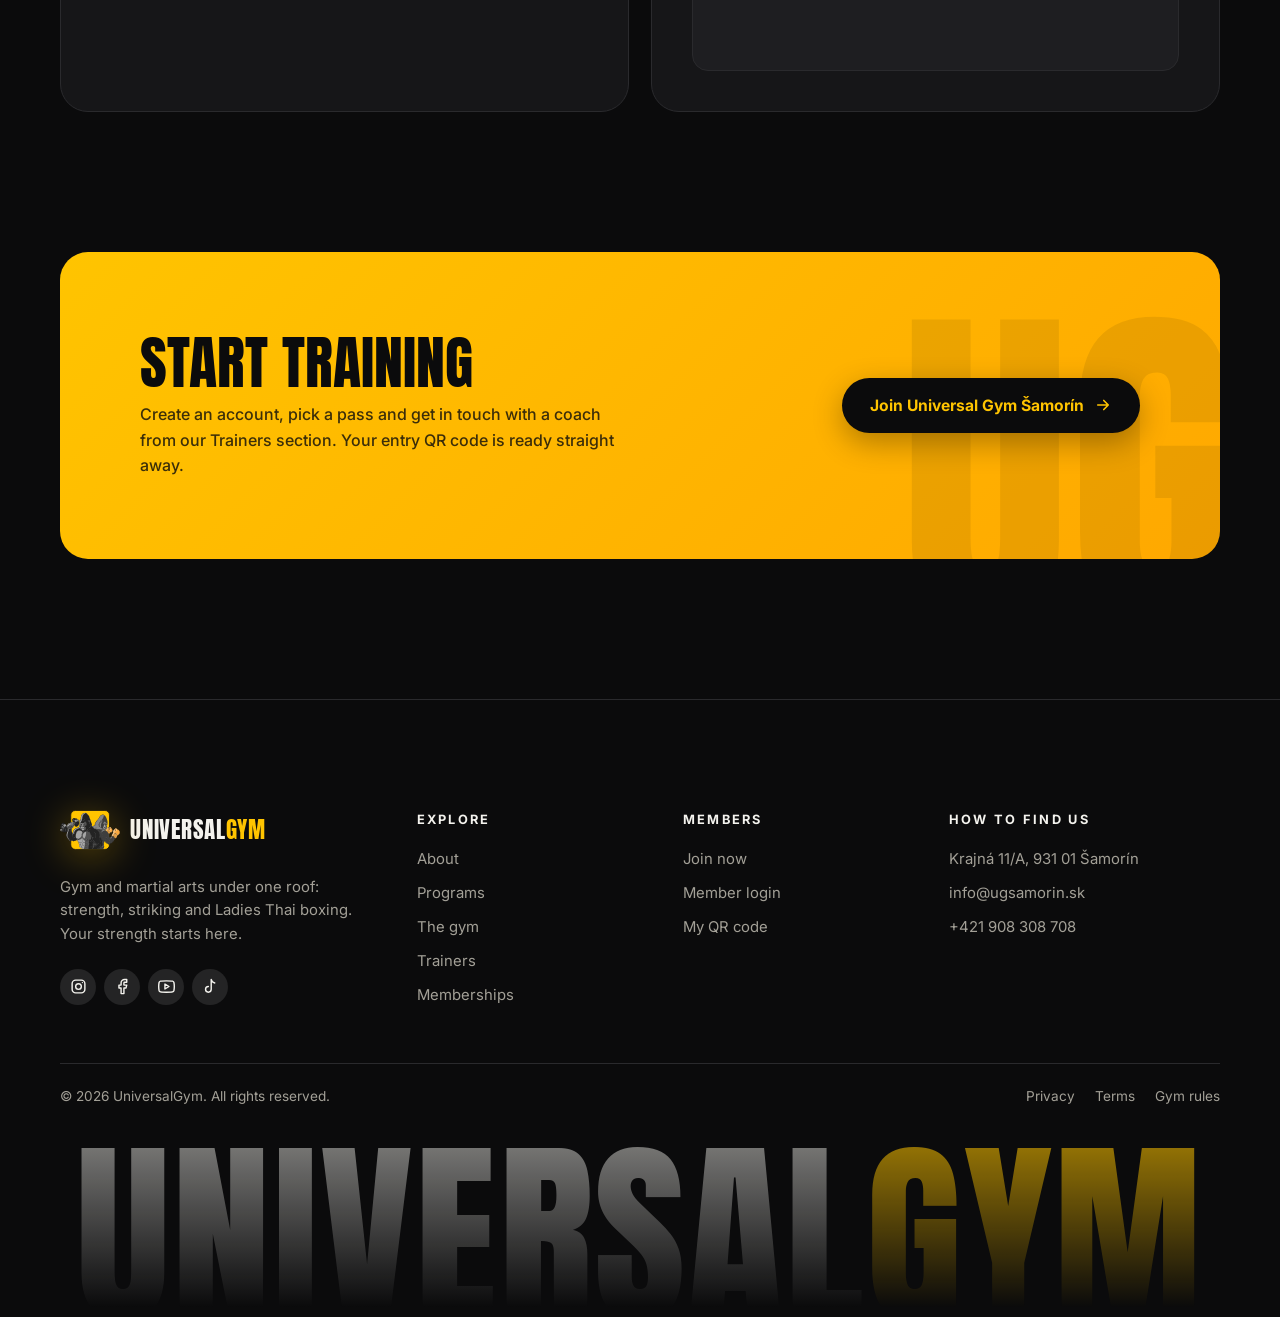
==== commit 15e2be9b: "new logo and favicon mod" ====
--- a/docs/index.html
+++ b/docs/index.html
@@ -24,7 +24,7 @@
 			href="https://fonts.googleapis.com/css2?family=Anton&family=Inter:wght@400;500;600;700;800&display=swap"
 			rel="stylesheet"
 		/>
-		<link rel="stylesheet" href="assets/css/home.css?v=30" />
+		<link rel="stylesheet" href="assets/css/home.css?v=31" />
 		<script>
 			document.documentElement.classList.add('js');
 		</script>
@@ -60,7 +60,7 @@
 					aria-label="UniversalGym – úvod"
 					data-i18n-attr="aria-label:a11y.home"
 				>
-					<span class="logo-mark"><img src="assets/img/logo.png" alt="" /></span>
+					<span class="logo-mark"><img src="assets/img/logo.svg" alt="" /></span>
 					<span class="logo-word">Universal<span>Gym</span></span>
 				</a>
 
@@ -335,12 +335,7 @@
 										</textPath>
 									</text>
 								</svg>
-								<span class="core"
-									><svg viewBox="0 0 24 24">
-										<path
-											d="M6.5 6.5v11M17.5 6.5v11M3.5 9v6M20.5 9v6M6.5 12h11"
-										/></svg
-								></span>
+								<img class="core" src="assets/img/logo-circle.svg" alt="" />
 							</div>
 						</div>
 
@@ -1137,7 +1132,7 @@
 							aria-label="UniversalGym – úvod"
 							data-i18n-attr="aria-label:a11y.home"
 						>
-							<span class="logo-mark"><img src="assets/img/logo.png" alt="" /></span>
+							<span class="logo-mark"><img src="assets/img/logo.svg" alt="" /></span>
 							<span class="logo-word">Universal<span>Gym</span></span>
 						</a>
 						<p data-i18n="footer.about">
@@ -1271,7 +1266,7 @@
 			hidden
 		>
 			<div class="lang-card">
-				<span class="logo-mark"><img src="assets/img/logo.png" alt="" /></span>
+				<span class="logo-mark"><img src="assets/img/logo.svg" alt="" /></span>
 				<!-- Shown in all three languages on purpose: the visitor has not picked one yet. -->
 				<h2 id="lang-modal-title">
 					Vyber si jazyk<span>Choose your language · Válassz nyelvet</span>
--- a/docs/assets/css/home.css
+++ b/docs/assets/css/home.css
@@ -702,8 +702,7 @@
 .spin-badge { position: absolute; top: -40px; left: -40px; width: 140px; height: 140px; display: grid; place-items: center; }
 .spin-badge svg.ring { position: absolute; inset: 0; width: 100%; height: 100%; animation: spin 18s linear infinite; }
 .spin-badge svg.ring text { fill: var(--text); font: 600 10.5px var(--font-body); letter-spacing: 3.2px; text-transform: uppercase; }
-.spin-badge .core { display: grid; place-items: center; width: 64px; height: 64px; border-radius: 50%; background: var(--gradient); box-shadow: 0 10px 30px var(--primary-glow); }
-.spin-badge .core svg { width: 30px; height: 30px; fill: none; stroke: var(--on-primary); stroke-width: 2.4; stroke-linecap: round; }
+.spin-badge .core { position: relative; width: 92px; height: auto; filter: drop-shadow(0 10px 24px var(--primary-glow)); } /* gorilla circle, arms reaching to the ring */
 @keyframes spin { to { transform: rotate(360deg); } }
 
 .features { display: grid; grid-template-columns: 1fr 1fr; gap: 16px; margin-top: 36px; }
@@ -1877,6 +1876,7 @@
   .features { grid-template-columns: 1fr; }
   .about-media .frame-small { right: -8px; bottom: -24px; }
   .spin-badge { top: -24px; left: -12px; width: 110px; height: 110px; }
+  .spin-badge .core { width: 72px; }
   /* Phones: their own layouts on a 4-column grid */
   .gallery { grid-template-columns: repeat(4, 1fr); grid-auto-rows: clamp(52px, 17vw, 84px); gap: 8px; }
   .shot { grid-area: var(--area-m, auto); border-radius: 16px; }
